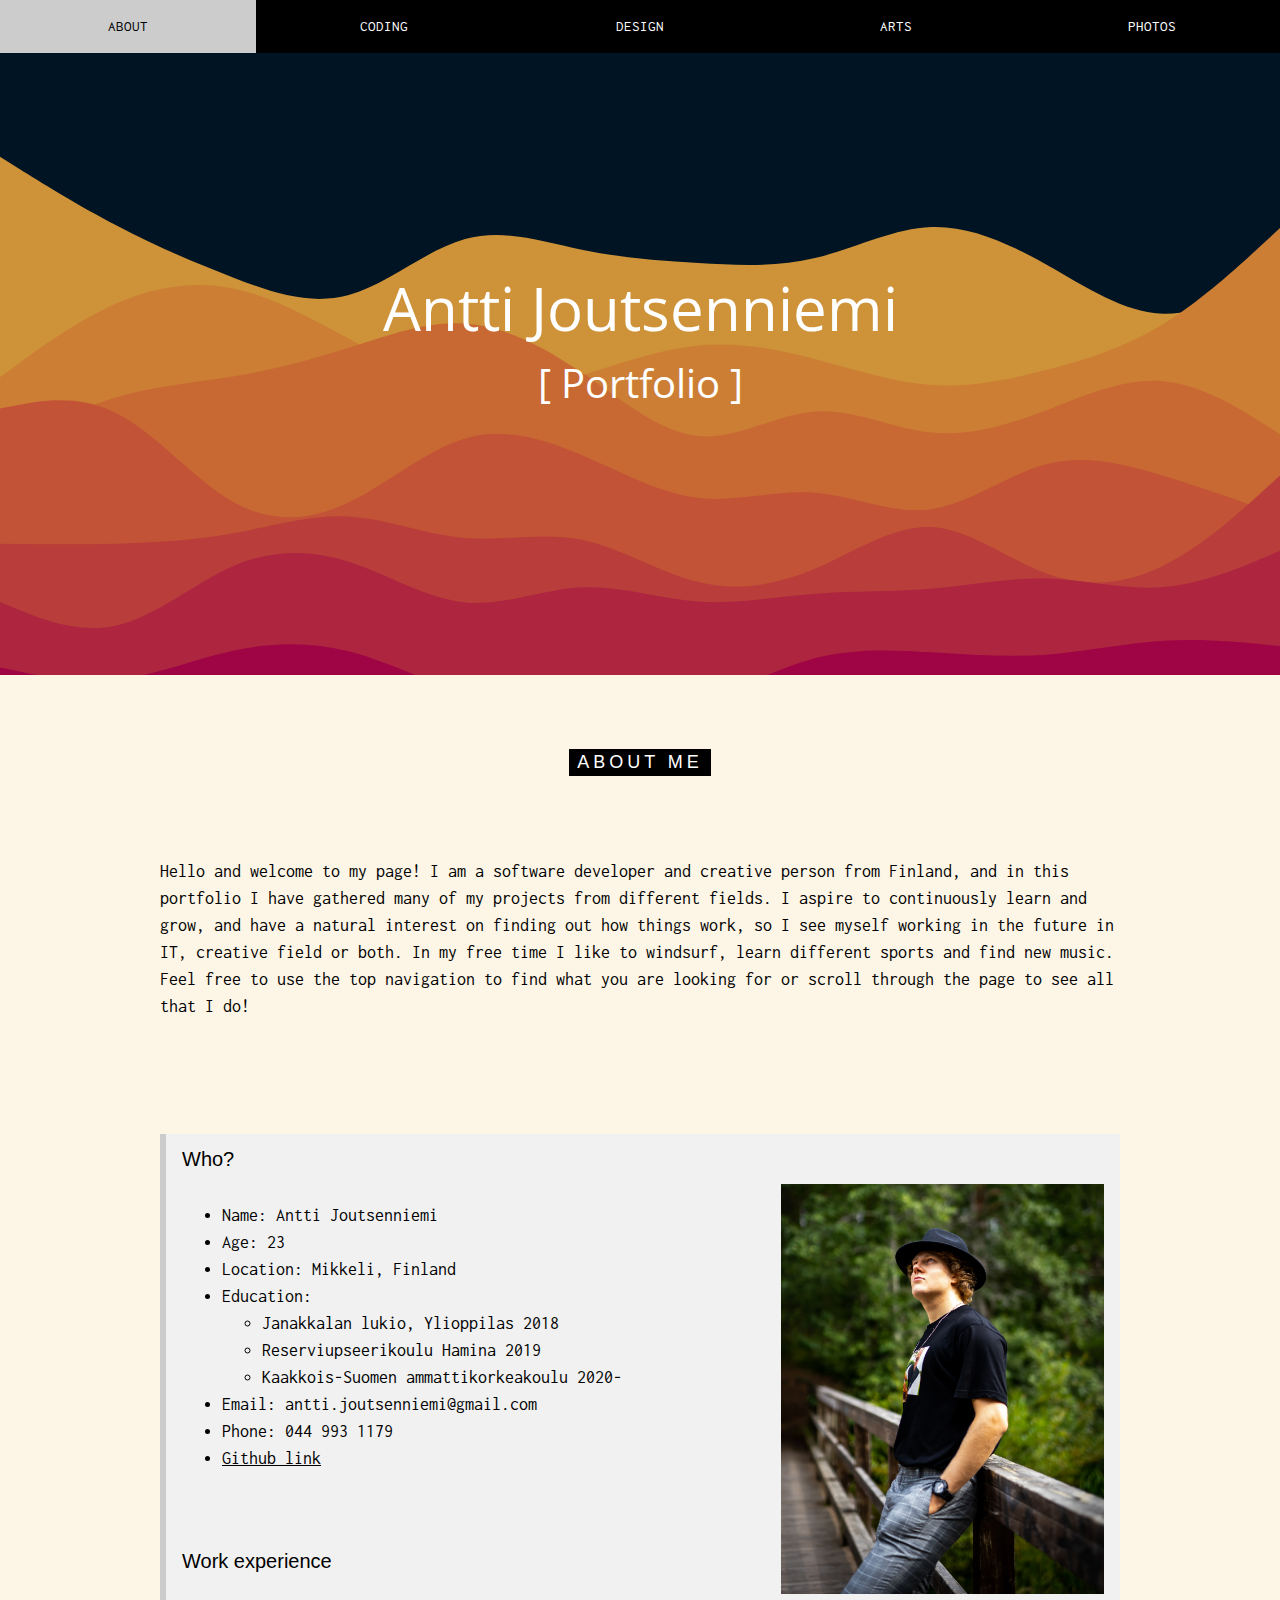
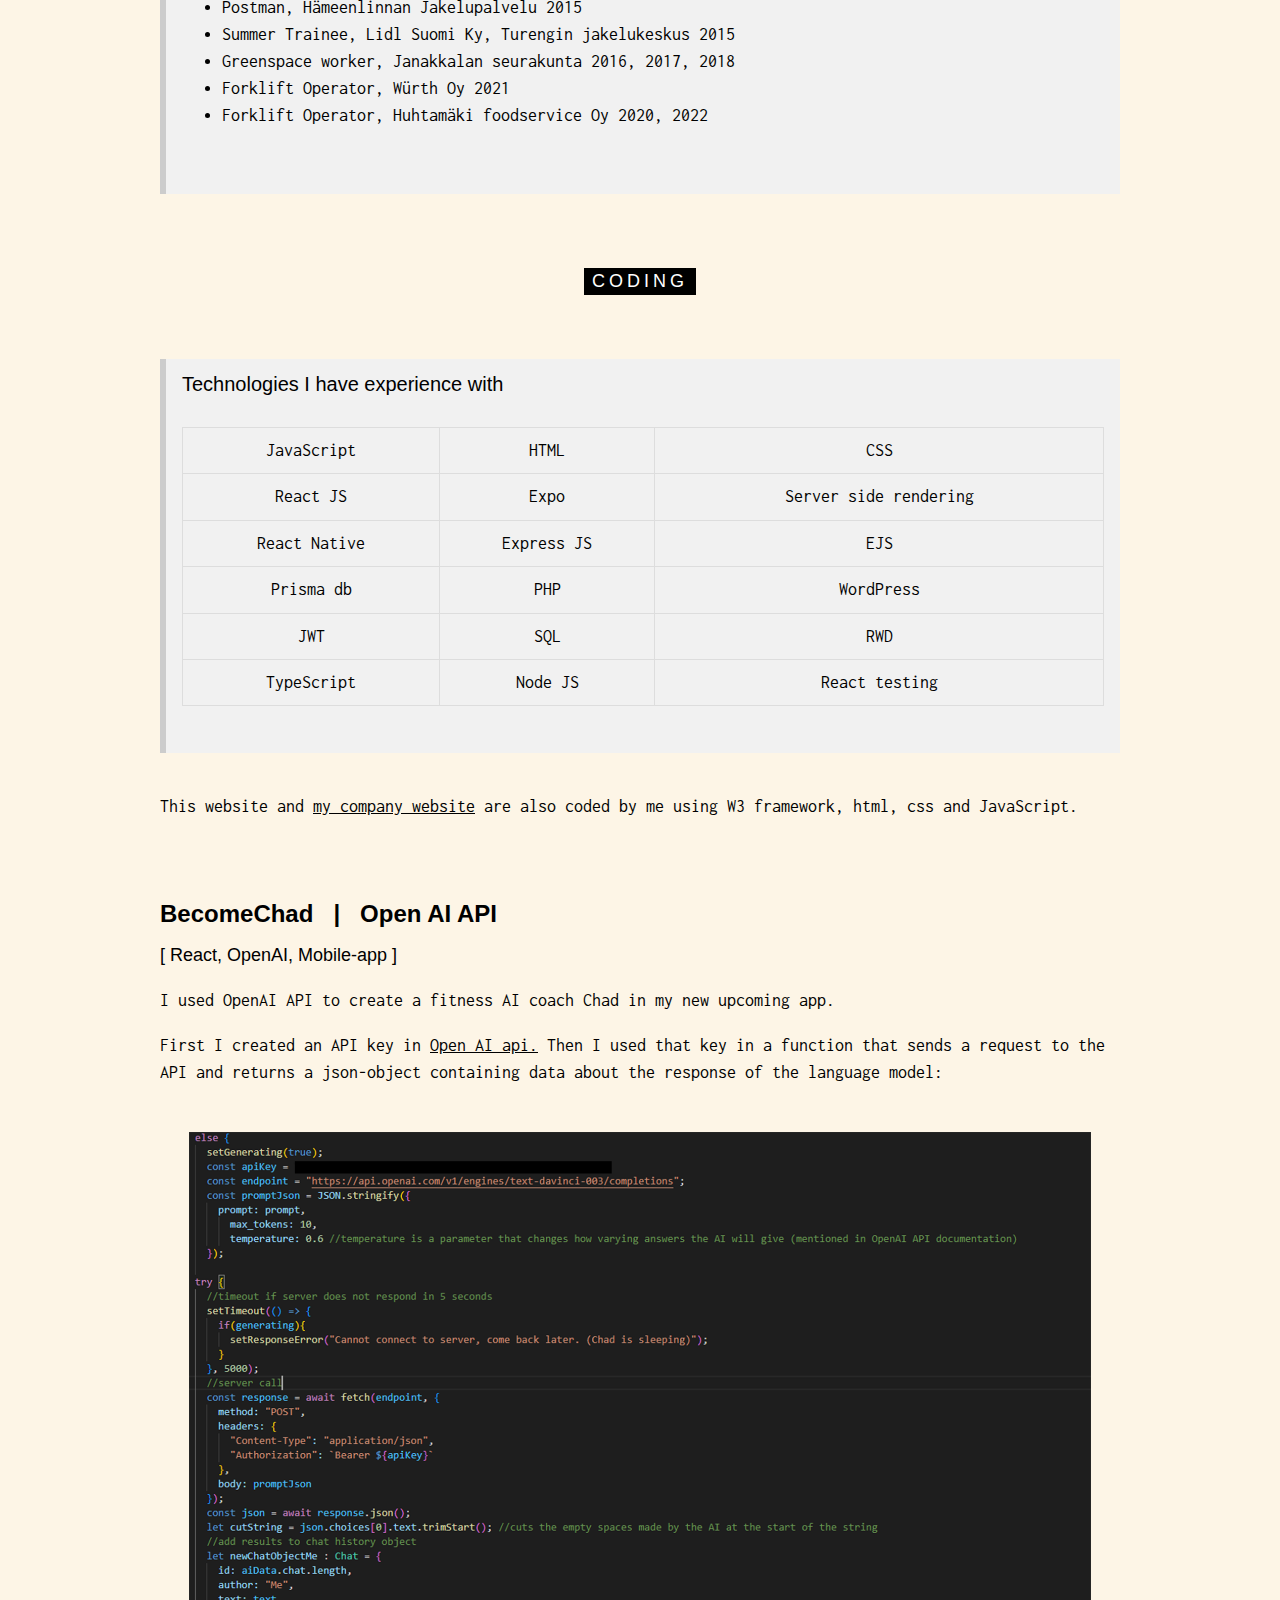
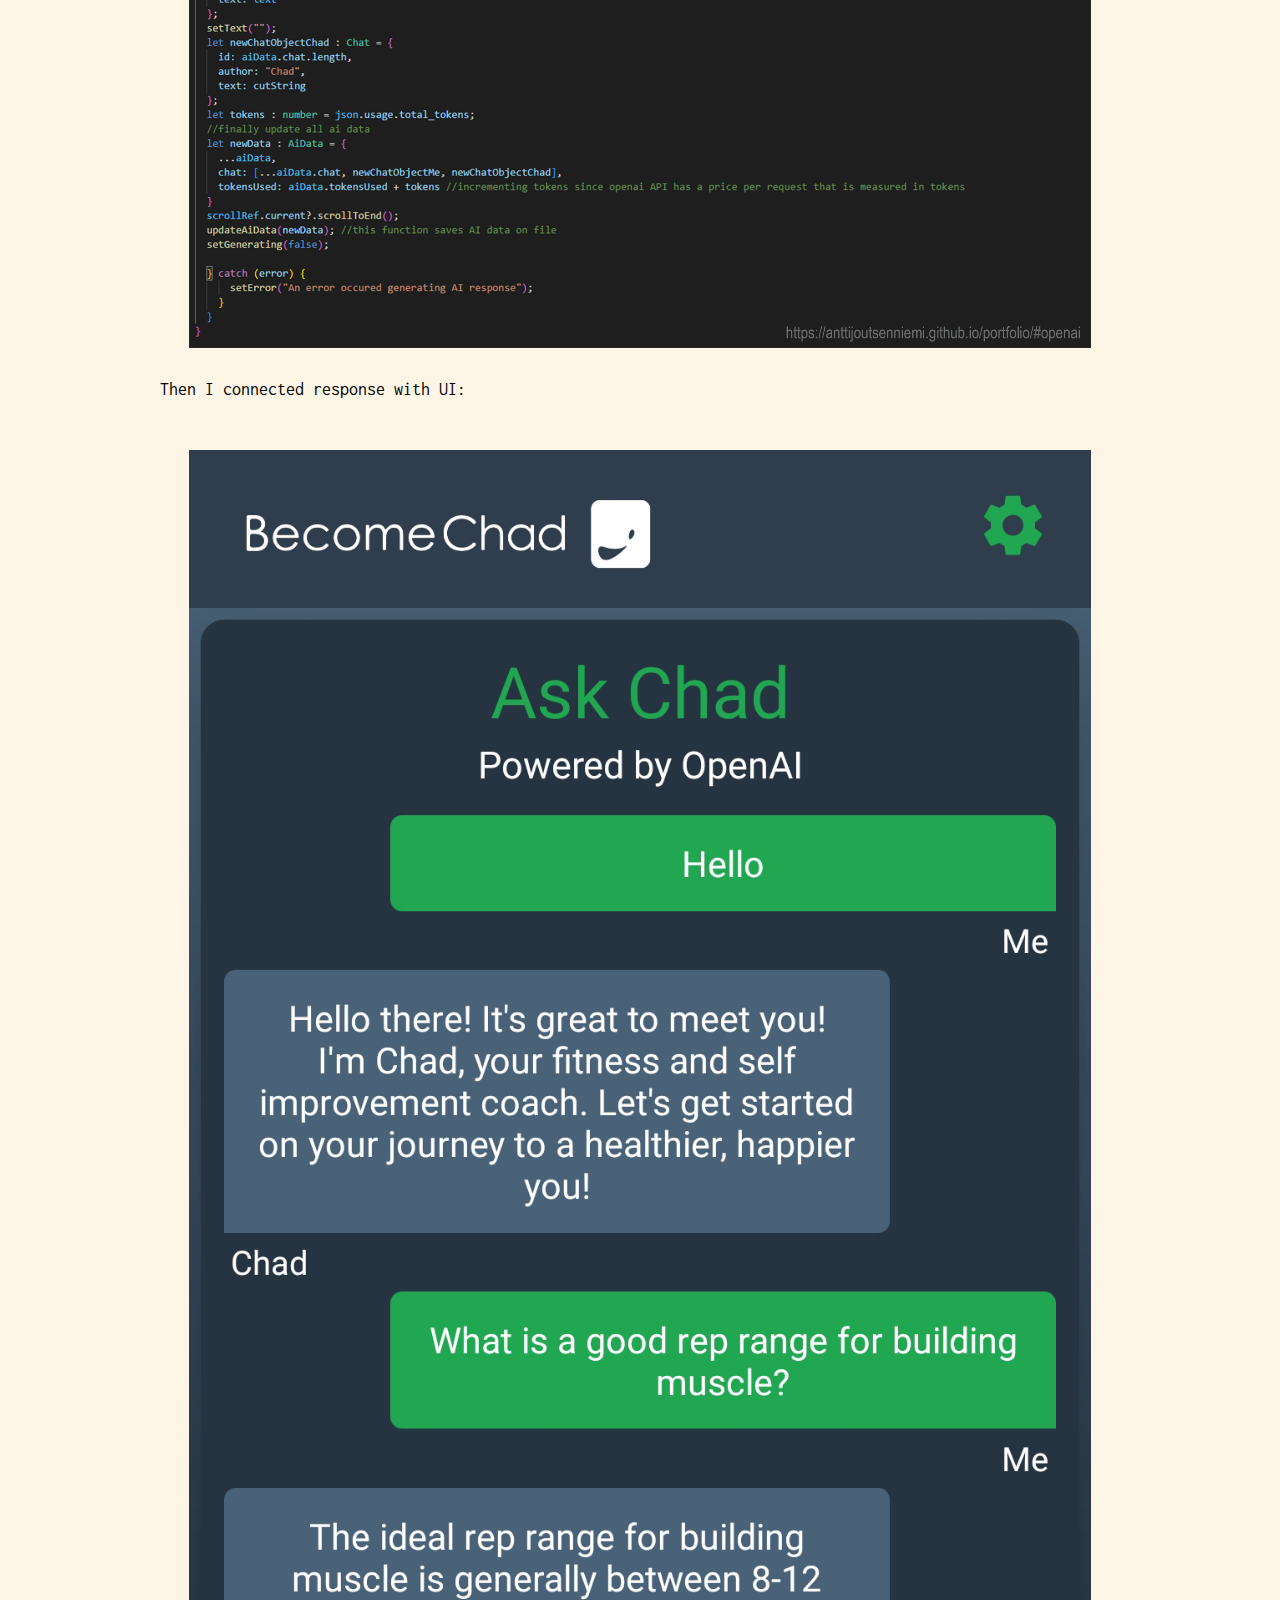
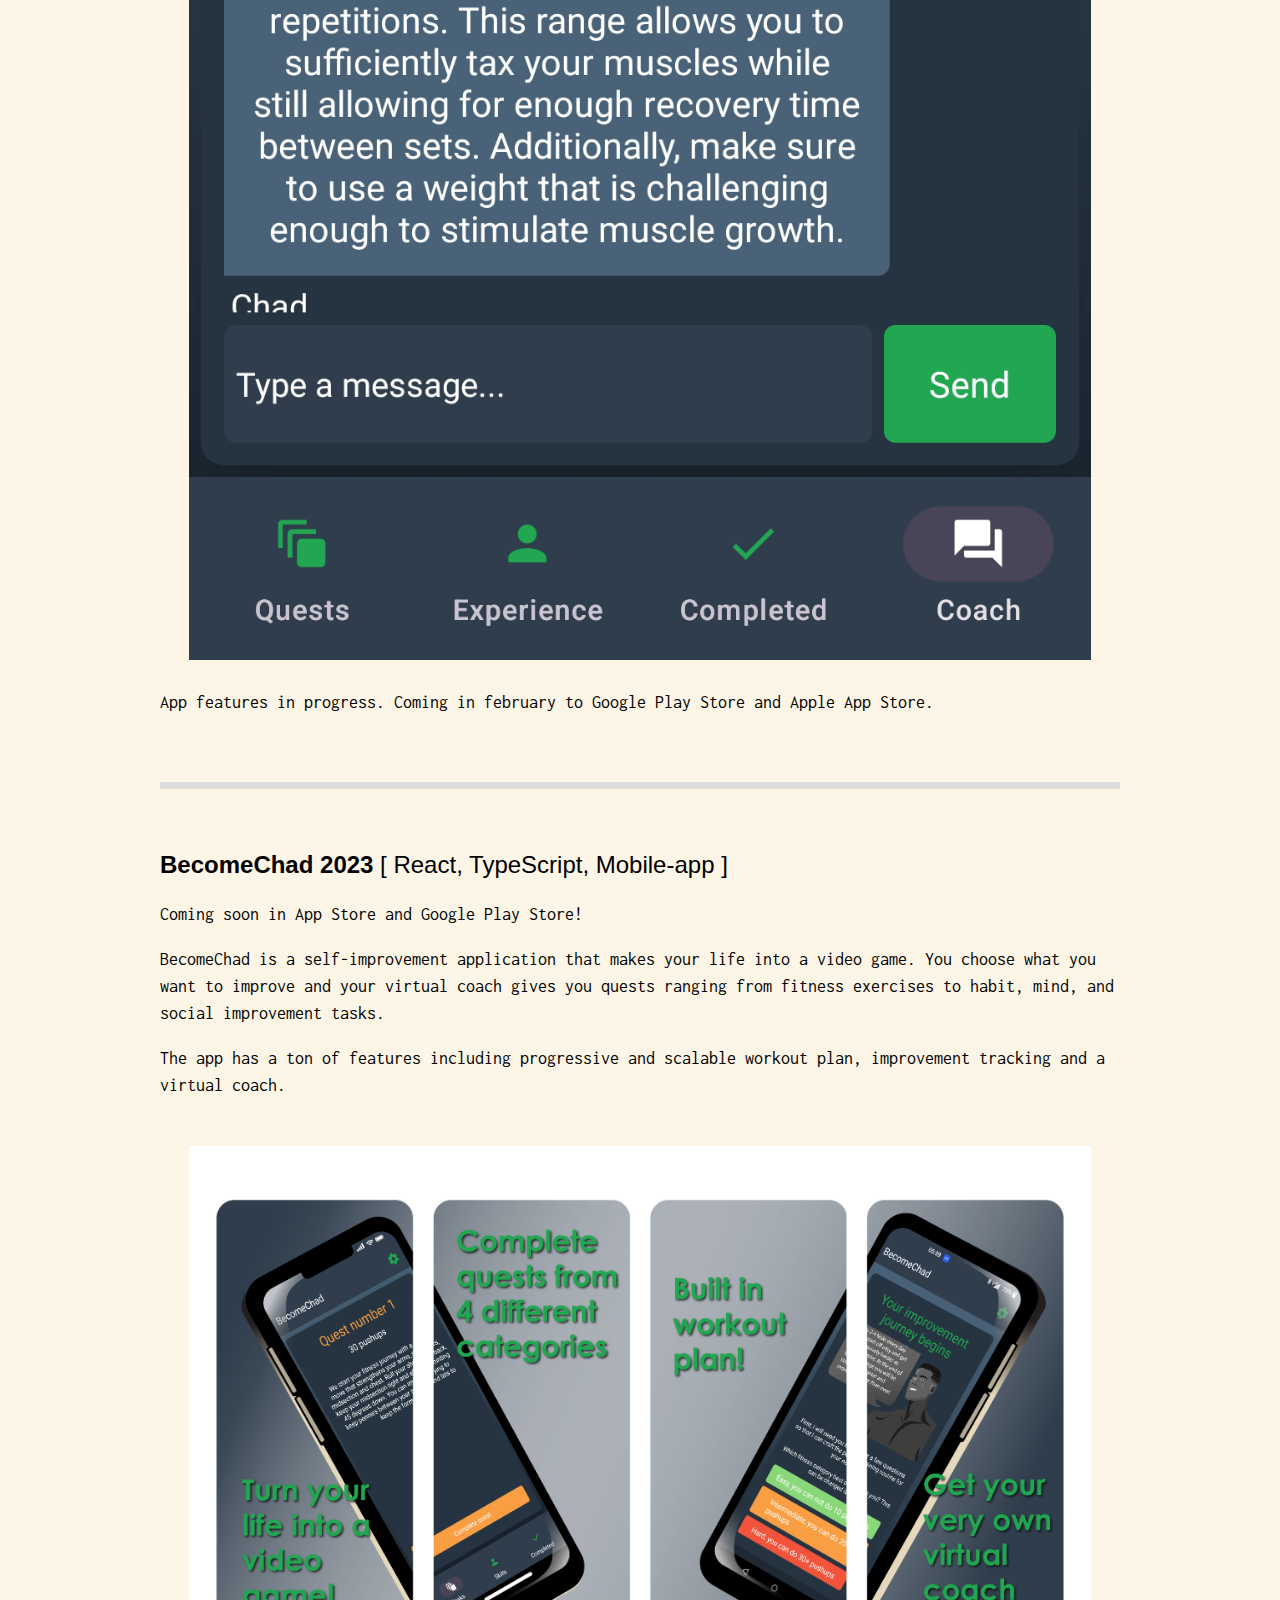
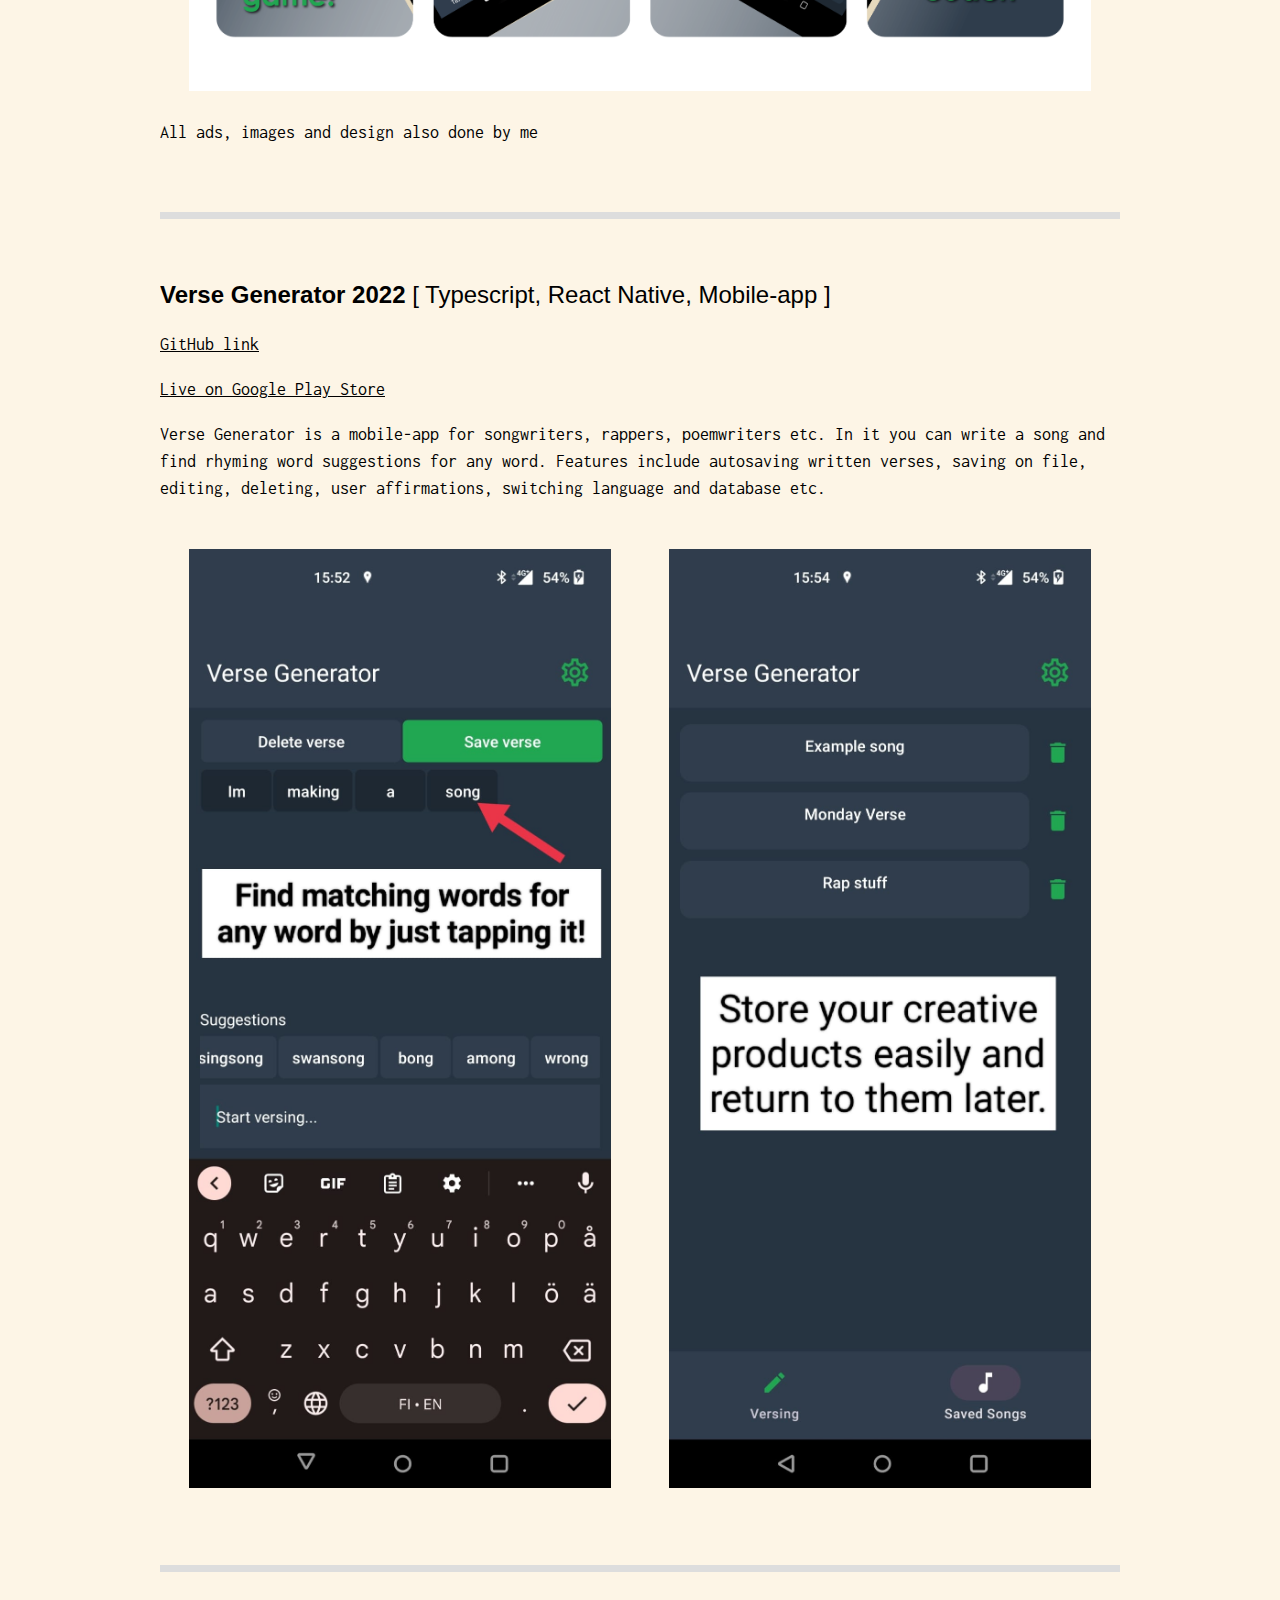
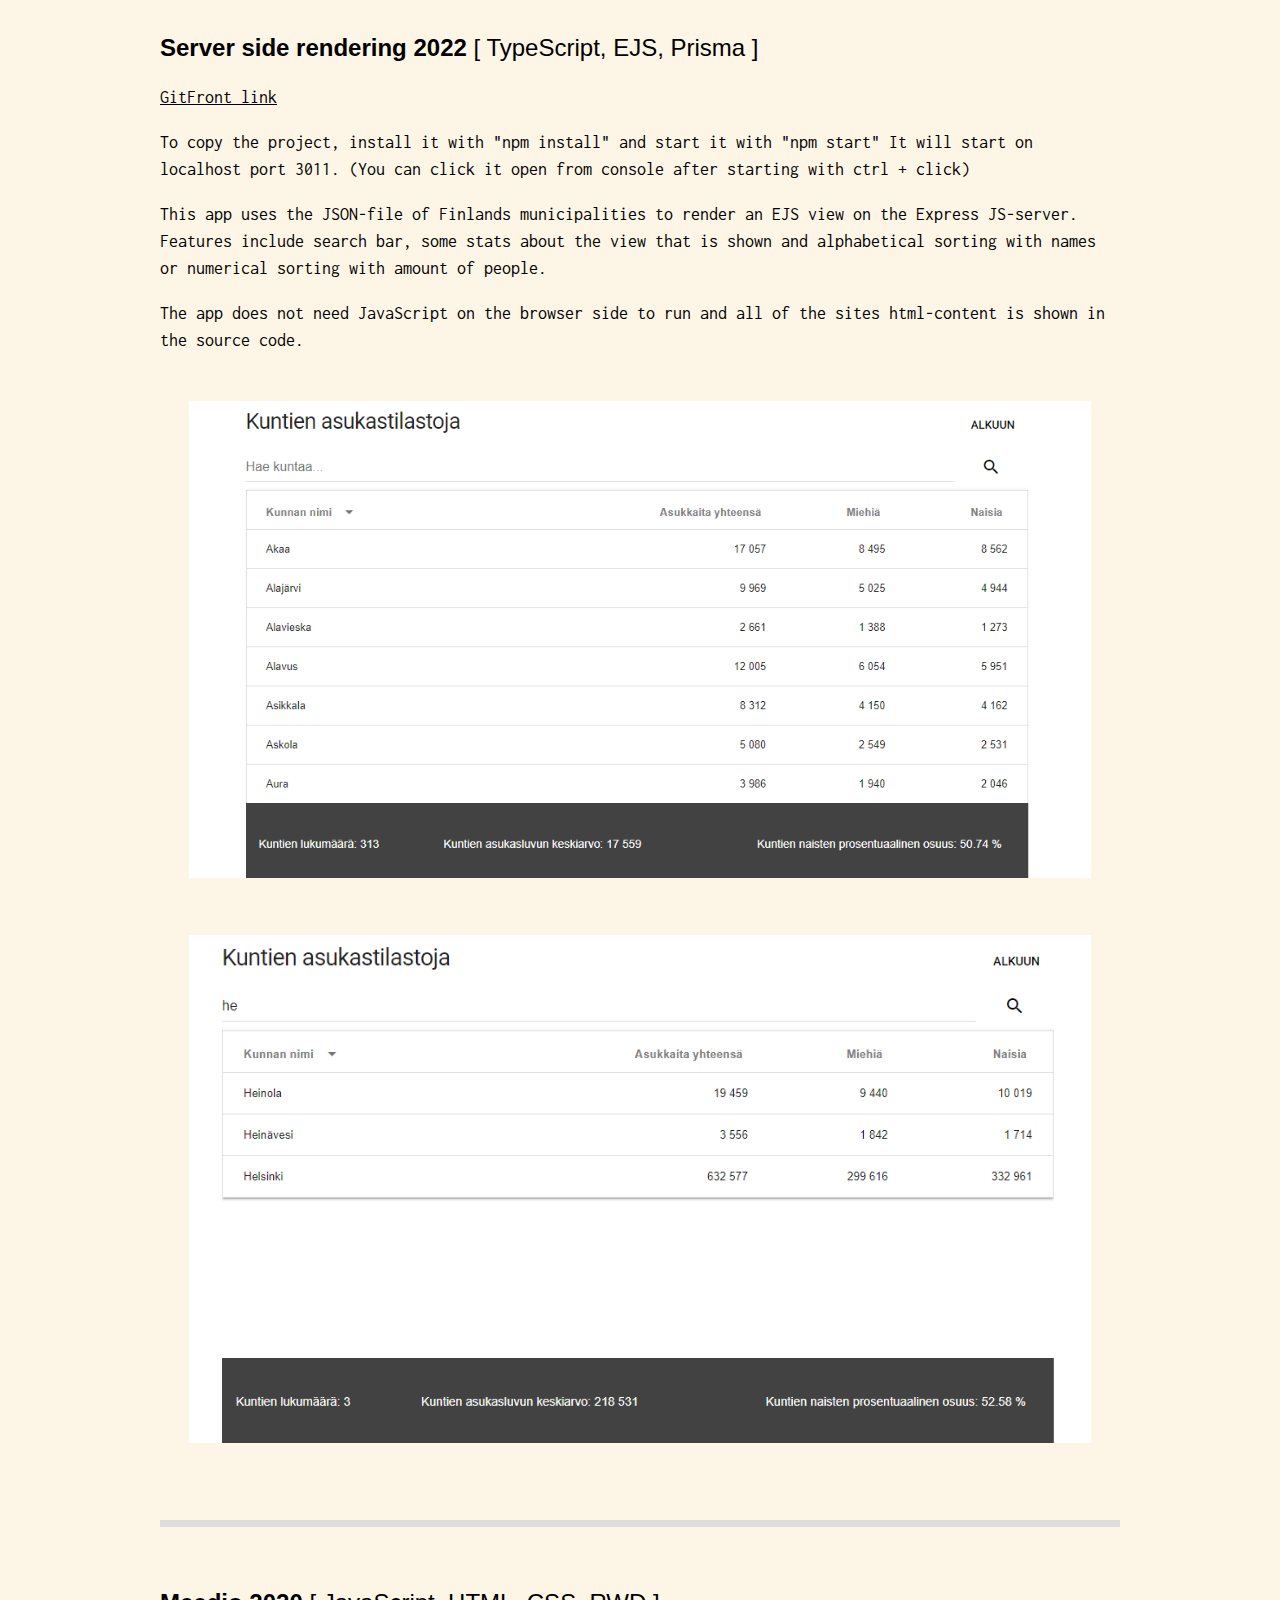
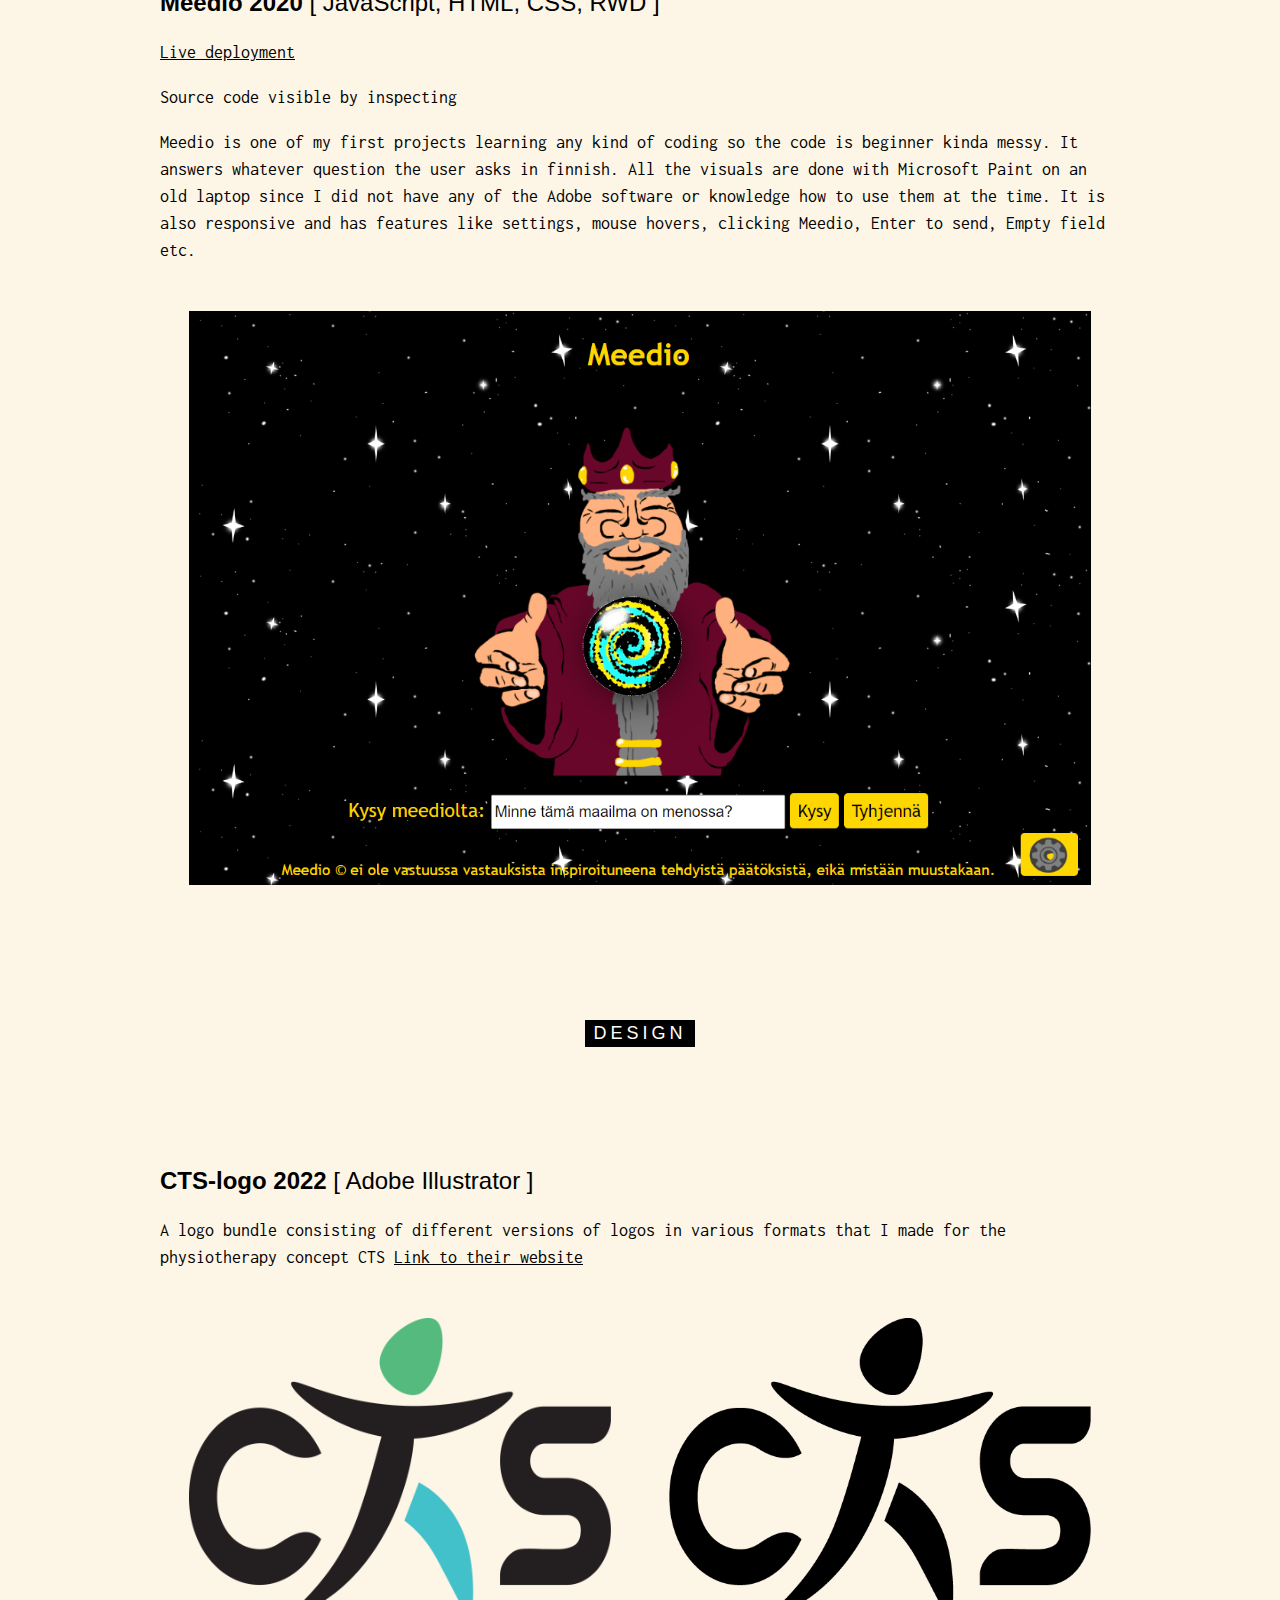
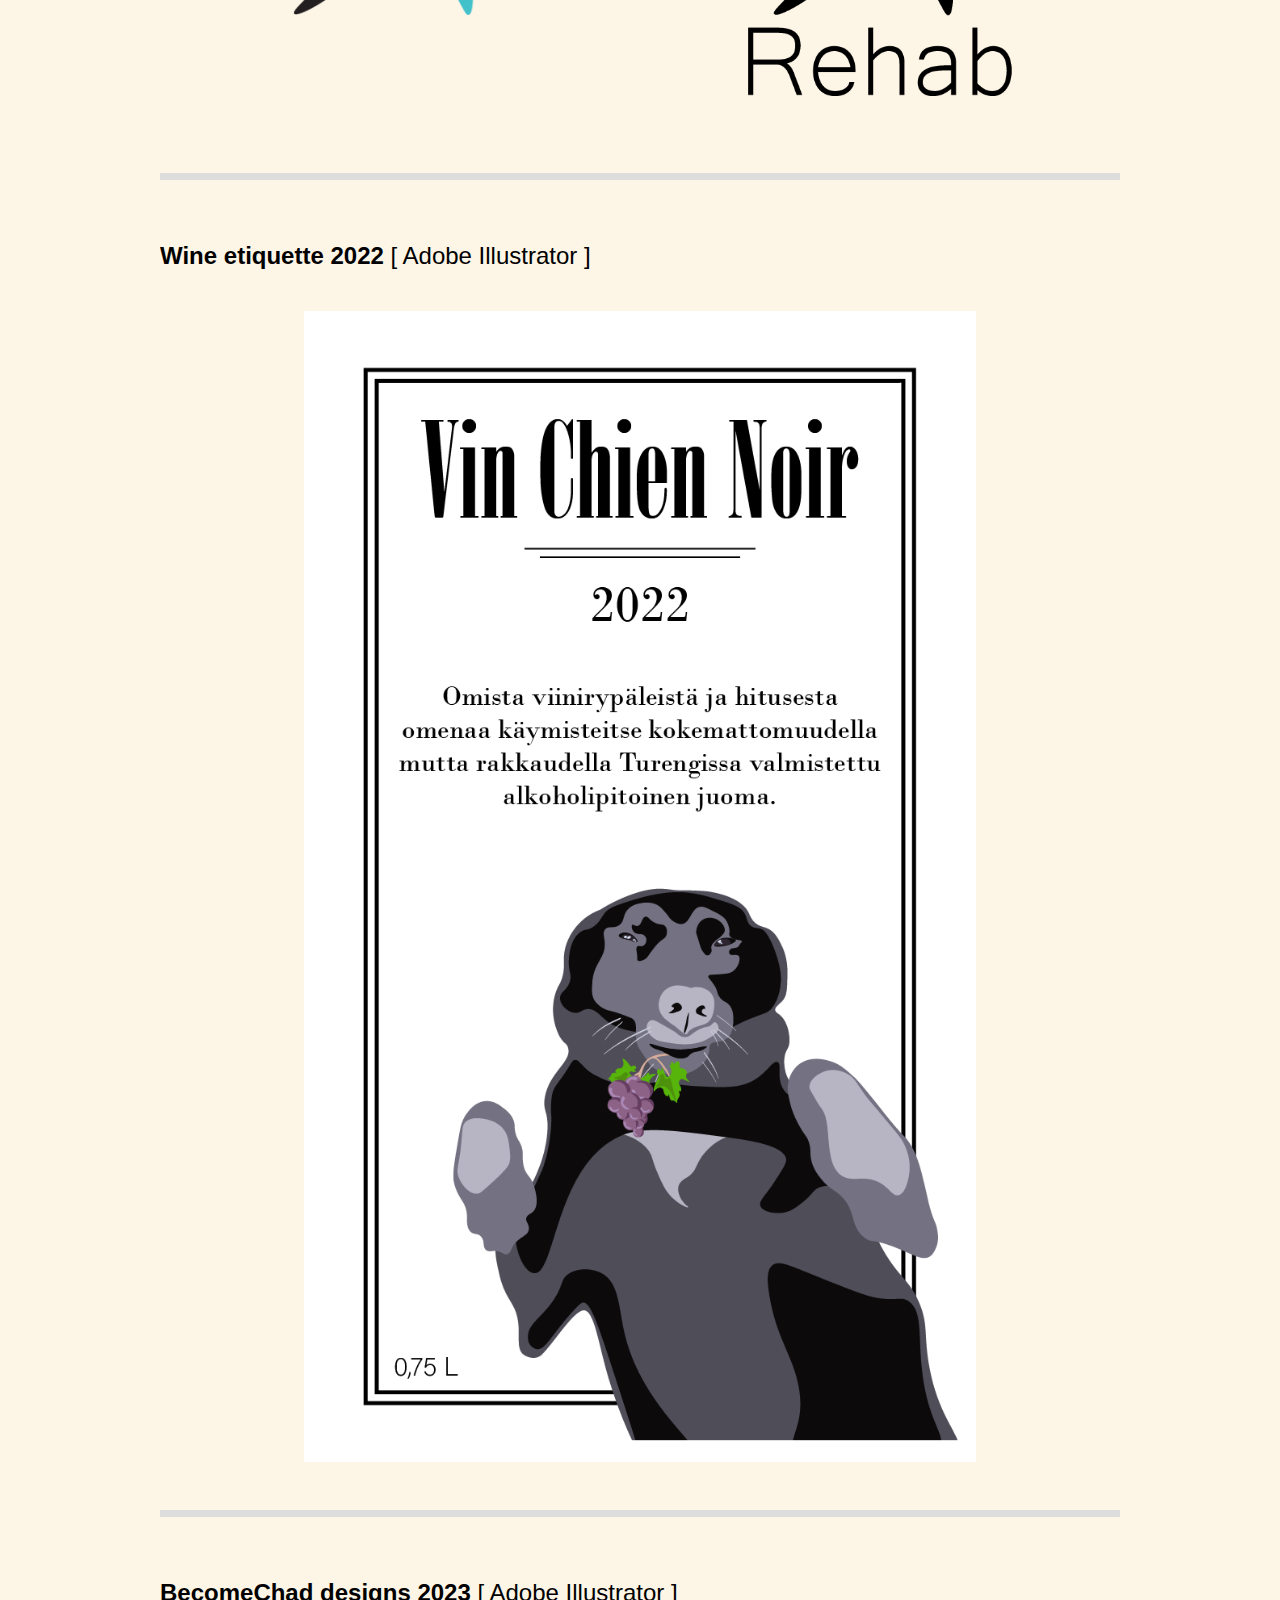
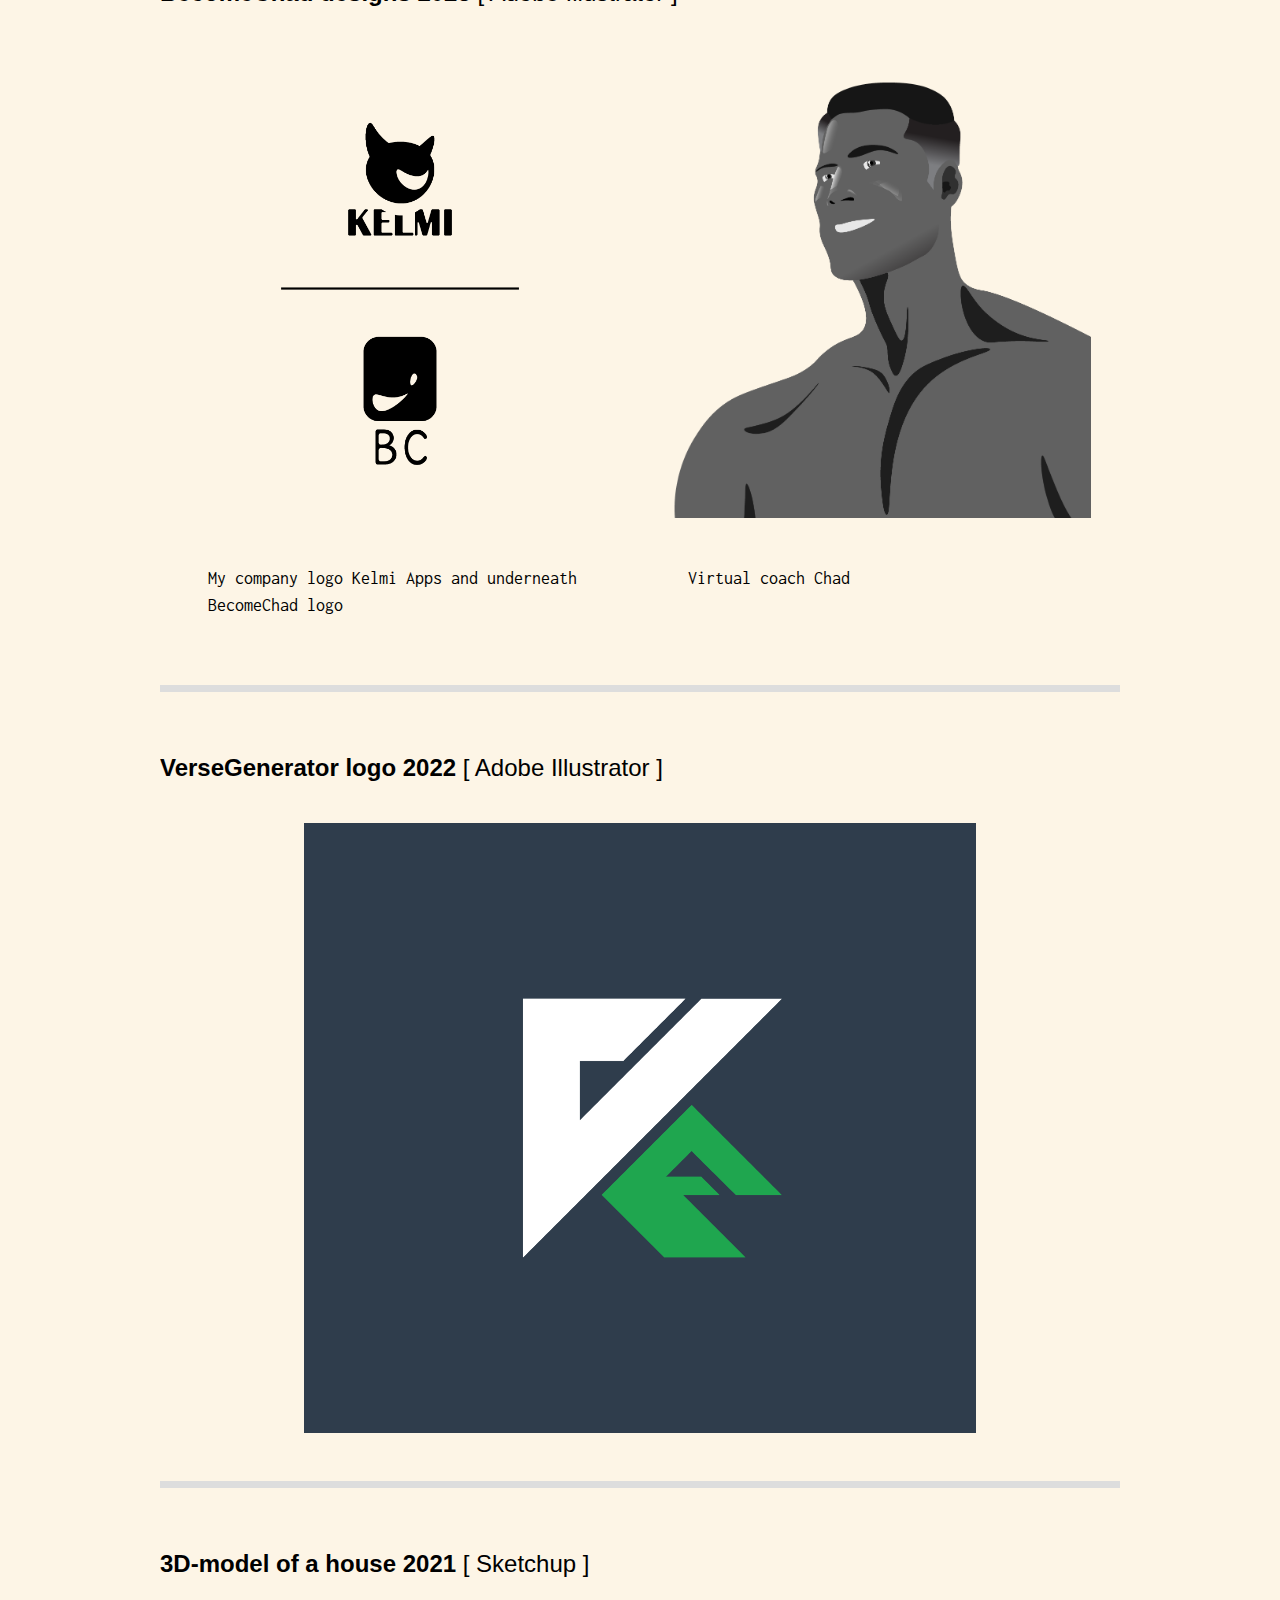
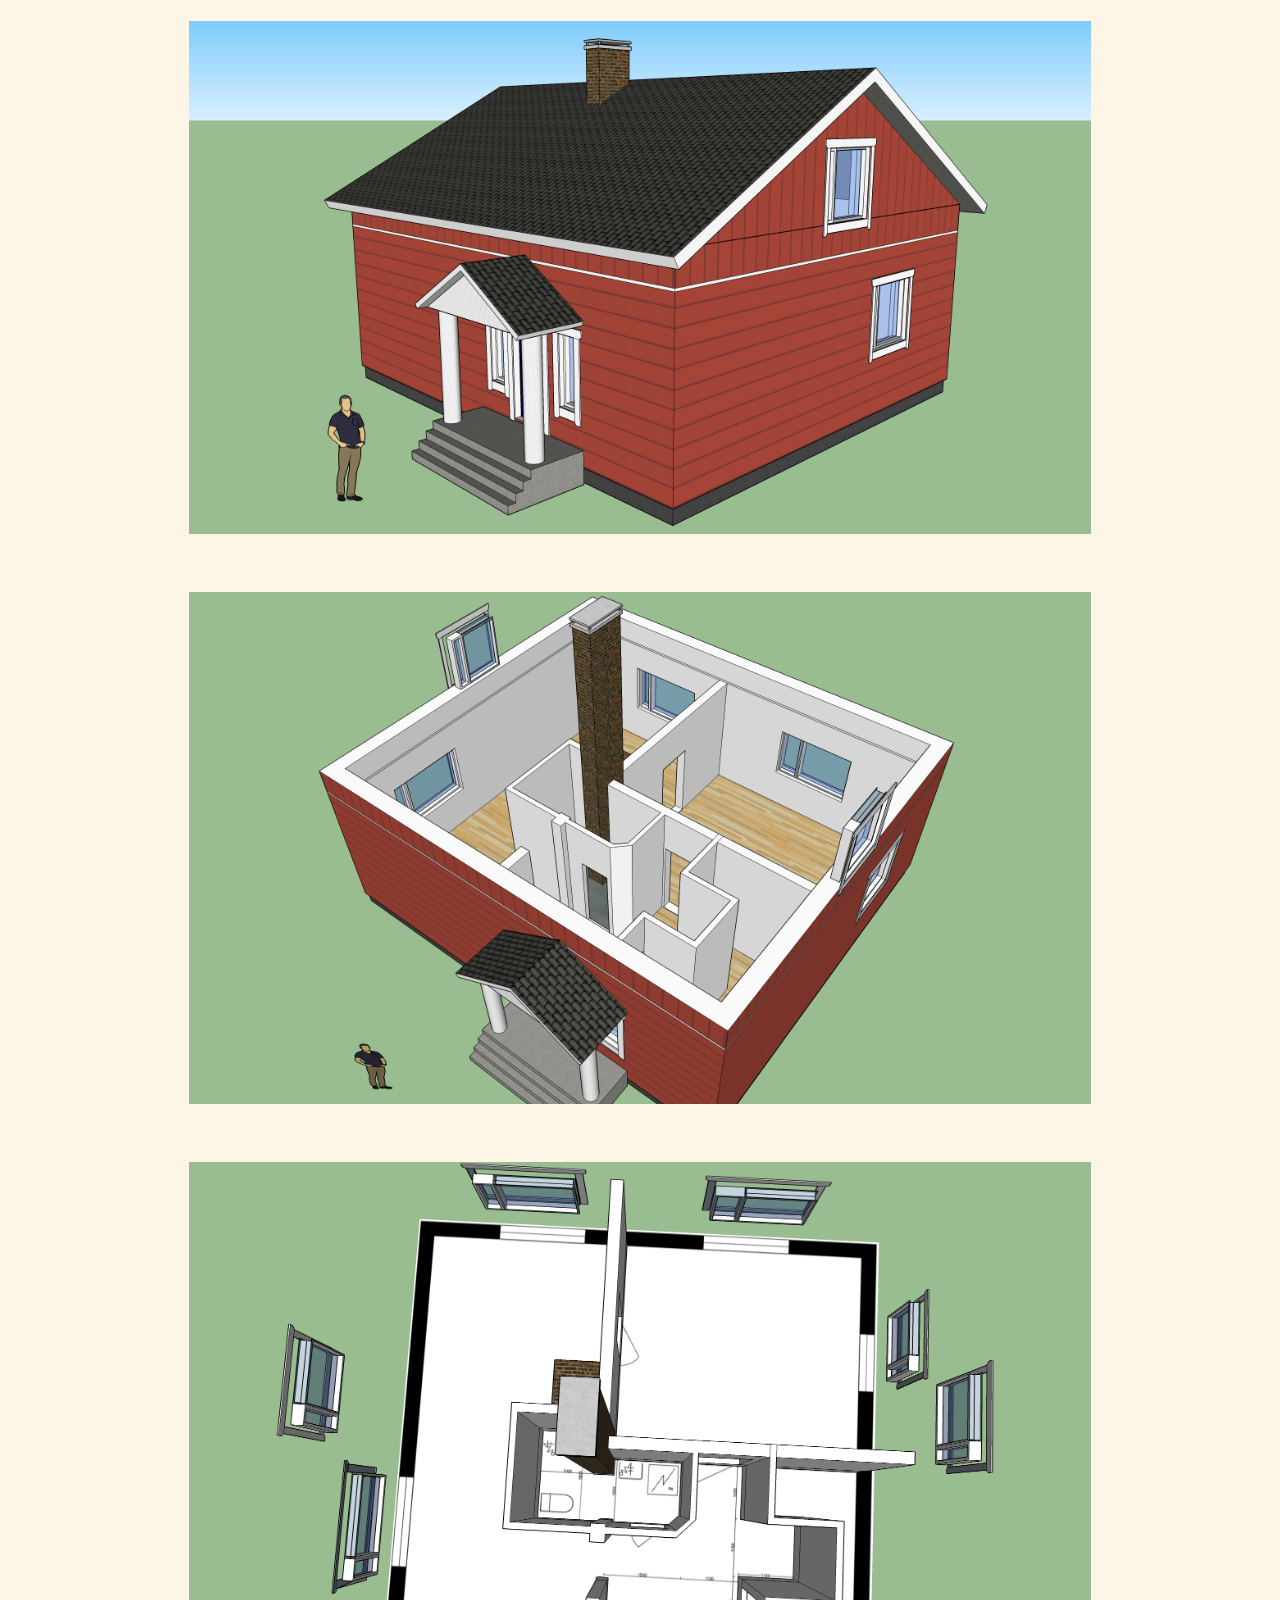
==== index.html @ e5bac07d "updated bc info" ====
<!DOCTYPE html>
<html>
<head>
<title>Antti Joutsenniemi</title>
<meta charset="UTF-8">
<meta name="viewport" content="width=device-width, initial-scale=1">
<link rel="stylesheet" href="https://www.w3schools.com/w3css/4/w3.css">
<link rel="stylesheet" href="https://fonts.googleapis.com/css?family=Inconsolata">
<link rel="stylesheet" href="./styles.css">
<link rel="icon" href="./images/aj_logo.png"/>
<script src="./script.js"></script>
</head>
<body>

<!-- Links (sit on top) -->
<div class="w3-top w3-black">
  <div class="w3-row w3-black">
    <div class="topColumn">
      <a href="#about" class="w3-button w3-block w3-black">ABOUT</a>
    </div>
    <div class="topColumn">
      <a href="#coding" class="w3-button w3-block w3-black">CODING</a>
    </div>
    <div class="topColumn">
      <a href="#design" class="w3-button w3-block w3-black">DESIGN</a>
    </div>
    <div class="topColumn">
      <a href="#arts" class="w3-button w3-block w3-black">ARTS</a>
    </div>
    <div class="topColumn">
        <a href="#photography" class="w3-button w3-block w3-black">PHOTOS</a>
    </div>
  </div>
</div>

<!-- Header with image -->
<header class="bgimg w3-display-container" id="home">
  <div class="w3-display-middle w3-center">
    <span class="bannerTitle">Antti Joutsenniemi</span>
    <br>
    <span class="bannerTitle2">[ Portfolio ]</span>
  </div>
</header>

<!-- Add a background color and large text to the whole page -->
<div class="w3-sand w3-large">

  <!-- Modal for full size images on click-->
<div id="modal01" class="w3-modal w3-black" onclick="this.style.display='none'">
  <span class="w3-button w3-xxlarge w3-black w3-padding-large w3-display-topright" title="Close Modal Image">×</span>
  <div class="w3-modal-content w3-animate-zoom w3-center w3-transparent w3-padding-64">
    <img id="img01" class="w3-image">
    <p id="caption" class="w3-opacity w3-large"></p>
  </div>
</div>

<!-- About Container -->
<div class="w3-container" id="about">
  <div class="w3-content" style="max-width:960px">
    <h5 class="w3-center w3-padding-64"><span class="w3-tag w3-wide">ABOUT ME</span></h5>
    <p style="padding-bottom: 10%;">
        Hello and welcome to my page! I am a software developer and creative person from Finland, and in this portfolio
        I have gathered many of my projects from different fields. I aspire to continuously learn and grow, and have a 
        natural interest on finding out how things work, so I see myself working in the future in IT, creative field or both.
        In my free time I like to windsurf, learn different sports and find new music.
        Feel free to use the top navigation to find what
        you are looking for or scroll through the page to see all that I do!
    </p>
    <div class="w3-panel w3-leftbar w3-light-grey">
        <h4> Who? </h4>
        <div class="list">
            <ul>
                <li>Name: Antti Joutsenniemi</li>
                <li>Age: 23</li>
                <li>Location: Mikkeli, Finland</li>
                <li>Education:
                    <ul>
                        <li>Janakkalan lukio, Ylioppilas 2018</li>
                        <li>Reserviupseerikoulu Hamina 2019</li>
                        <li>Kaakkois-Suomen ammattikorkeakoulu 2020-</li>
                    </ul>
                </li>
                <li>Email: antti.joutsenniemi@gmail.com</li>
                <li>Phone: 044 993 1179</li>
                <li><a href="https://github.com/anttijoutsenniemi">Github link</a></li>
            </ul>
        </div>
        <div class="meimg">
          <img id="meitsi" src="./images/meitsi.png">
        </div>
        <div class="list">
          <h4 id="work"> Work experience </h4>
        <ul>
          <li>Postman, Hämeenlinnan Jakelupalvelu 2015</li>
          <li>Summer Trainee, Lidl Suomi Ky, Turengin jakelukeskus 2015</li>
          <li>Greenspace worker, Janakkalan seurakunta 2016, 2017, 2018</li>
          <li>Forklift Operator, Würth Oy 2021</li>
          <li>Forklift Operator, Huhtamäki foodservice Oy 2020, 2022</li>
        </ul>
      </div>
    </div>
  </div>
</div>

<!-- Coding Container -->
<div class="w3-container" id="coding">
  <!--<div class="dropdown">
    <button id="codingArrow" onclick="openDropdown()" class="dropButton"><img src="./images/arrow.svg"/></button>
    <div id="myDropdown" class="dropdown-content">
      <a href="#">Link 1</a>
      <a href="#">Link 2</a>
      <a href="#">Link 3</a>
    </div>
  </div>-->
  <div class="w3-content" style="max-width:960px">
    <h5 class="w3-center w3-padding-48"><span class="w3-tag w3-wide">CODING</span></h5>
    <div class="w3-panel w3-leftbar w3-light-grey">
      <h4>Technologies I have experience with</h4>
      <table class="infoTable">
        <tr>
          <td>JavaScript</td>
          <td>HTML</td>
          <td>CSS</td>
        </tr>
        <tr>
          <td>React JS</td>
          <td>Expo</td>
          <td>Server side rendering</td>
        </tr>
        <tr>
          <td>React Native</td>
          <td>Express JS</td>
          <td>EJS</td>
        </tr>
        <tr>
          <td>Prisma db</td>
          <td>PHP</td>
          <td>WordPress</td>
        </tr>
        <tr>
          <td>JWT</td>
          <td>SQL</td>
          <td>RWD</td>
        </tr>
        <tr>
          <td>TypeScript</td>
          <td>Node JS</td>
          <td>React testing</td>
        </tr>
      </table>
    </div>

    <p style="margin-top: 40px;">This website and <a href="https://kelmiapps.github.io/home/">my company website</a> are also coded by me using W3 framework, html, css and JavaScript.</p>
      <!--BecomeChad -- Open AI -->
      <div class="article" id="openai">
        <h3><b>BecomeChad  &nbsp; | &nbsp; Open AI API</b> </h3>
        <h5>[ React, OpenAI, Mobile-app ]</h5>
        <p>I used OpenAI API to create a fitness AI coach Chad in my new upcoming app.</p>
        <p>First I created an API key in <a href="https://beta.openai.com/docs/introduction">Open AI api.</a> Then I used that key in a function that sends a request to the API and returns a json-object containing data about
          the response of the language model:
        </p>
          <div class="gallery">
            <img class="imageFull" src="./images/openai_request.png" onclick="onClick(this)">
          </div>
        <p> Then I connected response with UI:
        </p>
        <div class="gallery">
          <img class="imageFull" src="./images/openai_ss.png" onclick="onClick(this)">
        </div>
        <p>App features in progress. Coming in february to Google Play Store and Apple App Store.</p>
      </div>

    <!--BecomeChad-->
    <div class="article" >
      <h3><b>BecomeChad 2023</b> [ React, TypeScript, Mobile-app ]</h3>
      <p>Coming soon in App Store and Google Play Store!</p>
      <p>BecomeChad is a self-improvement application that makes your life into a video game.
        You choose what you want to improve and your virtual coach gives you quests ranging from fitness exercises to habit, mind, and social improvement tasks. 
      </p>
      <p>The app has a ton of features including progressive and scalable workout plan, improvement tracking and a virtual coach.
      </p>
      <div class="gallery">
        <img class="imageFull" src="./images/kaikki.png" onclick="onClick(this)">
      </div>
      <p>All ads, images and design also done by me
      </p>
    </div>
  <!--Verse generator-->
    <div class="article">
      <h3><b>Verse Generator 2022</b> [ Typescript, React Native, Mobile-app ]</h3>
      <p><a href="https://github.com/anttijoutsenniemi/versegenerator">GitHub link</a></p>
      <p><a href="https://play.google.com/store/apps/details?id=com.antti.versegen">Live on Google Play Store</a></p>
      <p>
        Verse Generator is a mobile-app for songwriters, rappers, poemwriters etc.
        In it you can write a song and find rhyming word suggestions for any word.
        Features include autosaving written verses, saving on file, editing, deleting,
        user affirmations, switching language and database etc.
      </p>
      <div class="gallery">
        <img class="imageHalf" onclick="onClick(this)" src="./images/verse1.jpeg">
        <img class="imageHalf" onclick="onClick(this)" src="./images/verse2.jpeg">
      </div>
    </div>
  <!--Server side rendering-->
    <div class="article">
      <h3><b>Server side rendering 2022</b> [ TypeScript, EJS, Prisma ]</h3>
      <p><a href="https://gitfront.io/r/user-6751503/4w92SgutqhNn/server-side-rendering/">GitFront link</a></p>
      <p>To copy the project, install it with "npm install" and start it with "npm start"
        It will start on localhost port 3011. (You can click it open from console after 
        starting with ctrl + click)
      </p>
      <p>
        This app uses the JSON-file of Finlands municipalities to render an EJS view on the
        Express JS-server. Features include search bar, some stats about the view that is shown and
        alphabetical sorting with names or numerical sorting with amount of people.
      </p>
      <p>The app does not need JavaScript on the browser side to run and all of the sites
        html-content is shown in the source code.
      </p>
      <div class="gallery">
        <img class="imageFull" onclick="onClick(this)" src="./images/ejs1.PNG">
        <img class="imageFull" onclick="onClick(this)" src="./images/ejs2.PNG">
      </div>
    </div>
  <!--Meedio-->
    <div class="article">
      <h3><b>Meedio 2020</b> [ JavaScript, HTML, CSS, RWD ]</h3>
      <p><a href="https://anttijoutsenniemi.github.io/Meedio/">Live deployment</a></p>
      <p>Source code visible by inspecting</p>
      <p>
        Meedio is one of my first projects learning any kind of coding so the code is beginner
        kinda messy. It answers whatever question the user asks in finnish. All the visuals are
        done with Microsoft Paint on an old laptop since I did not have any of the Adobe software
        or knowledge how to use them at the time. It is also responsive and has features like
        settings, mouse hovers, clicking Meedio, Enter to send, Empty field etc.
      </p>
      <div class="gallery">
        <img class="imageFull" onclick="onClick(this)" src="./images/meedio.PNG">
      </div>
    </div>
  </div>
</div>

<!-- Design Container -->
<div class="w3-container" id="design">
  <div class="w3-content" style="max-width:960px">
    <h5 class="w3-center w3-padding-48"><span class="w3-tag w3-wide">DESIGN</span></h5>
<!--CTS logo-->
    <div class="article">
      <h3><b>CTS-logo 2022</b> [ Adobe Illustrator ]</h3>
        <p>A logo bundle consisting of different versions of logos in various formats that I made
          for the physiotherapy concept CTS <a href="https://www.ctsrehab.fi/">Link to their website</a> 
        </p>
        <div class="gallery">
          <img class="imageHalf" onclick="onClick(this)" src="./images/cts_basic.png">
          <img class="imageHalf" onclick="onClick(this)" src="./images/cts_rehab_musta_pieni.png">
        </div>
    </div>
<!--Vine etiquette-->
    <div class="article">
      <h3><b>Wine etiquette 2022</b> [ Adobe Illustrator ]</h3>
      <br>
      <div class="gallery">
        <img  
          style="width: 70%; margin-left: auto; margin-right: auto; display: block;" 
          src="./images/chien_noir.png"
          onclick="onClick(this)"
        >
      </div>
    </div>
<!--BecomeChad designs-->
    <div class="article">
      <h3><b>BecomeChad designs 2023</b> [ Adobe Illustrator ]</h3>
      <br>
      <div class="gallery">
        <img class="imageHalf" onclick="onClick(this)" src="./images/kelmi_bc.png">
        <img class="imageHalf" onclick="onClick(this)" src="./images/coach_empty.png">
        <p style="float: left; width: 40%; margin-right: 5%; margin-left: 5%;">My company logo Kelmi Apps and underneath BecomeChad logo</p>
        <p style="float: left; width: 40%; margin-right: 5%; margin-left: 5%;">Virtual coach Chad</p>
      </div>
    </div>
<!--Verse Generator logo-->
    <div class="article">
      <h3><b>VerseGenerator logo 2022</b> [ Adobe Illustrator ]</h3>
      <br>
      <div class="gallery">
        <img  
          style="width: 70%; margin-left: auto; margin-right: auto; display: block;" 
          src="./images/icon.png"
          onclick="onClick(this)"
        >
      </div>
    </div>
<!--3D-house-->
    <div class="article">
      <h3><b>3D-model of a house 2021</b> [ Sketchup ]</h3>
      <div class="gallery">
        <img class="imageFull" onclick="onClick(this)" src="./images/lautalo.png">
        <img class="imageFull" onclick="onClick(this)" src="./images/leikkaus.png">
        <img class="imageFull" onclick="onClick(this)" src="./images/pohjapiirrustus.png">
        <img class="imageFull" onclick="onClick(this)" src="./images/portaikko.png">
      </div>
    </div>
  </div>
</div>

<!-- Arts Container -->
<div class="w3-container" id="arts" style="padding-bottom:32px;">
    <div class="w3-content" style="max-width:960px;">
      <h5 class="w3-center w3-padding-48"><span class="w3-tag w3-wide">ARTS</span></h5>
<!--Artworks-->
      <div class="article">
        <div class="gallery">
          <img class="imageFull" onclick="onClick(this)" src="./images/manda.jpg">
          <p><b>Manda 2021</b> Markers on an old poster board approx. 1m x 0.5m</p>
          <img class="imageFull" onclick="onClick(this)" src="./images/inner.jpg">
          <p><b>Inner struggle 2022</b> Markers on A4</p>
          <img class="imageFull" onclick="onClick(this)" src="./images/timetraveler.png">
          <p><b>Timetraveler 2022</b> Markers on A4</p>
          <img class="imageFull" onclick="onClick(this)" src="./images/son_of_the_sun.png">
          <p><b>Son of the sun 2022</b> Markers on a large board approx. 1m x 0.5m</p>
        </div>
      </div>
    </div>
  </div>

<!-- Photography Container -->
<div class="w3-container" id="photography">
    <div class="w3-content" style="max-width:960px">
      <h5 class="w3-center w3-padding-48"><span class="w3-tag w3-wide">PHOTOGRAPHY & EDITING</span></h5>
<!--Forest edit-->
      <div class="article">
        <h3><b>Forest edit 2022</b> [ Adobe Photoshop ]</h3>
        <p>Used adjustment layers and precise selection to make the scene more lifelike and
          the flags to stand out
        </p>
        <div class="gallery">
          <img class="imageHalf" onclick="onClick(this)" src="./images/metsa1.jpg">
          <img class="imageHalf" onclick="onClick(this)" src="./images/metsa2.png">
        </div>
      </div>
<!--Photos-->
      <div class="article">
        <h3><b>Photos</b></h3>
        <div class="gallery">
          <img class="imageHalf" onclick="onClick(this)" src="./images/seitti.jpg">
          <img class="imageHalf" onclick="onClick(this)" src="./images/laituri.jpg">
          <img class="imageHalf" onclick="onClick(this)" src="./images/netta.jpg">
          <img class="imageHalf" onclick="onClick(this)" src="./images/laser.jpg">
          <img class="imageHalf" onclick="onClick(this)" src="./images/sumu.jpg">
          <img class="imageHalf" onclick="onClick(this)" src="./images/sumu2.jpg">
        </div>
      </div>
    </div>
</div>

<!-- End page content -->
</div>

<!-- Footer -->
<footer class="w3-center w3-light-grey w3-padding-48 w3-large">
  <p>&copy; Antti Joutsenniemi</p>
  <img src="./images/aj_logo.png" style="width: 90px;">
</footer>
</body>
</html>
---- styles.css ----
body, html {
    height: 100%;
    font-family: "Inconsolata", sans-serif;
  }
  .bgimg {
    background-position: center;
    background-size: cover;
    background-image: url("./images/waves.svg");
    min-height: 75%;
  }
  .meimg{
    float: right;
    width: 35%;
    padding-bottom: 5%;
  }
  #meitsi {
    width: 100%;
  }
  .list{
    float: left;
    padding-bottom: 5%;
  }
  .menu {
    display: none;
  }
  .topColumn {
      width: 19.9999%;
      height: auto;
      float: left;
      padding-top: 0px;
      padding-bottom: 0px;
      background-color: black;
  }
  .topColumn a {
    padding: 15px 16px;
  }
  @font-face {
    font-family: banner;
    src: url(./opensans.ttf);
}
  .bannerTitle {
    font-family: banner;
    color: white;
    font-size: 60px;
}
.bannerTitle2 {
    font-family: banner;
    color: white;
    font-size: 40px;
}
.infoTable {
  width: 100%;
  border-spacing: 0;
  border-collapse: collapse;
  margin-bottom: 5%;
  margin-top: 3%;
}
.infoTable td, .infoTable th {
  border: 1px solid #dddddd;
  text-align: center;
  padding: 1%;
}
.gallery {
  width: 100%;
  height: auto;
}
.imageHalf {
  width: 50%;
  float: left;
  margin: auto;
  padding: 3%;
  opacity: 1; /* initial opacity */
  transition: opacity 0.5s; /* transition for smooth opacity change */ 
}
.imageFull {
  width: 100%;
  float: left;
  margin: auto;
  padding: 3%;
  opacity: 1; 
  transition: opacity 0.5s; 
}
.imageFull:hover, .imageHalf:hover {
  cursor: pointer;
  opacity: 0.5; /*Here set hover opacity*/
}
.article {
  padding-bottom: 5%;
  padding-top: 5%;
  border-bottom: 7px solid #dddddd;
  overflow: hidden;
}
.article:last-child {
  padding-bottom: 5%;
  padding-top: 5%;
  overflow: hidden;
  border-bottom: 0;
}

/*Animations*/
@keyframes rotate { 100% { transform: rotate(90deg); }}
@keyframes rotateBackwards { 100% { transform: rotate(0deg); }}
@keyframes idle { 100% {} }

/* The element to apply the animation to */
.dropButton {
  background-color: transparent;
  border: 0;
  width: 100px;
  height: 200px;
  animation-name: idle;
}

/*Mobile*/
@media only screen and (max-width: 480px){
    .meimg {
        width: 100%;
    }
    .bannerTitle {
        font-size: 40px;
    }
    .bannerTitle2 {
        font-size: 30px;
    }
}
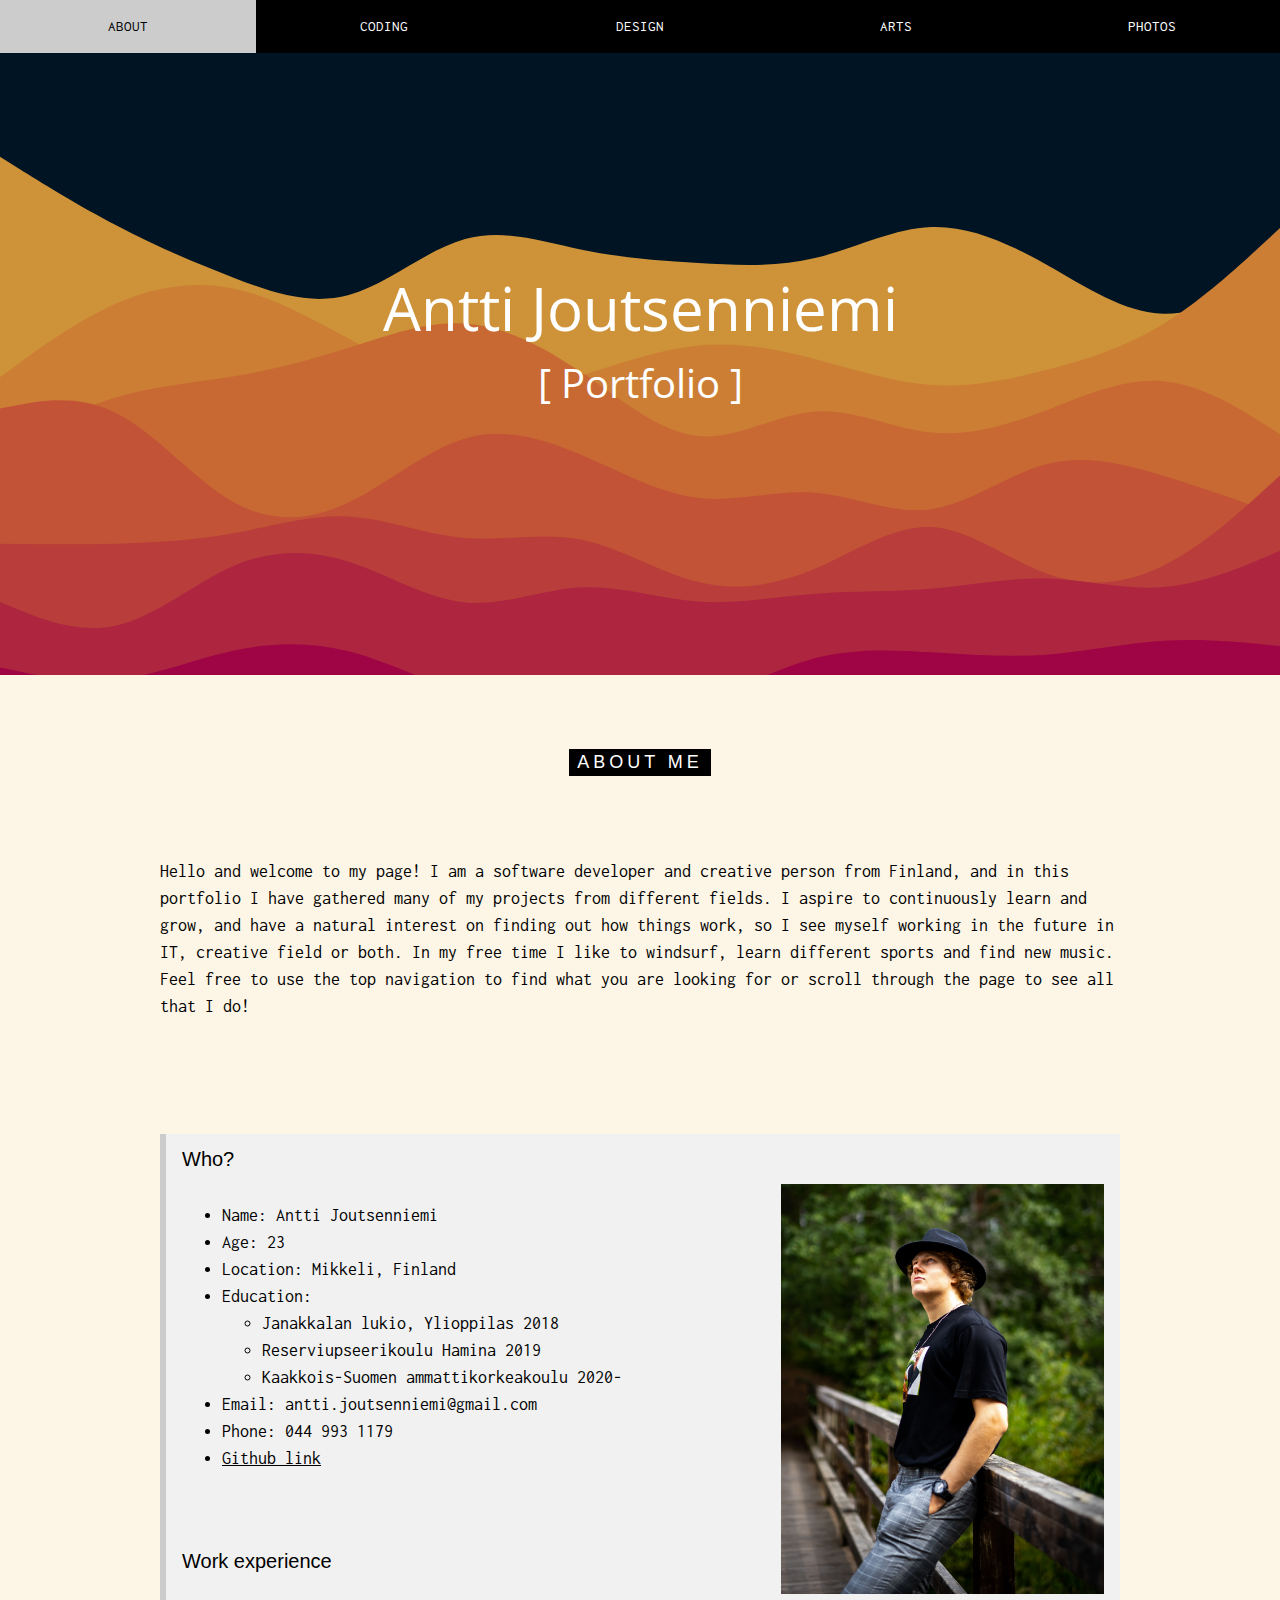
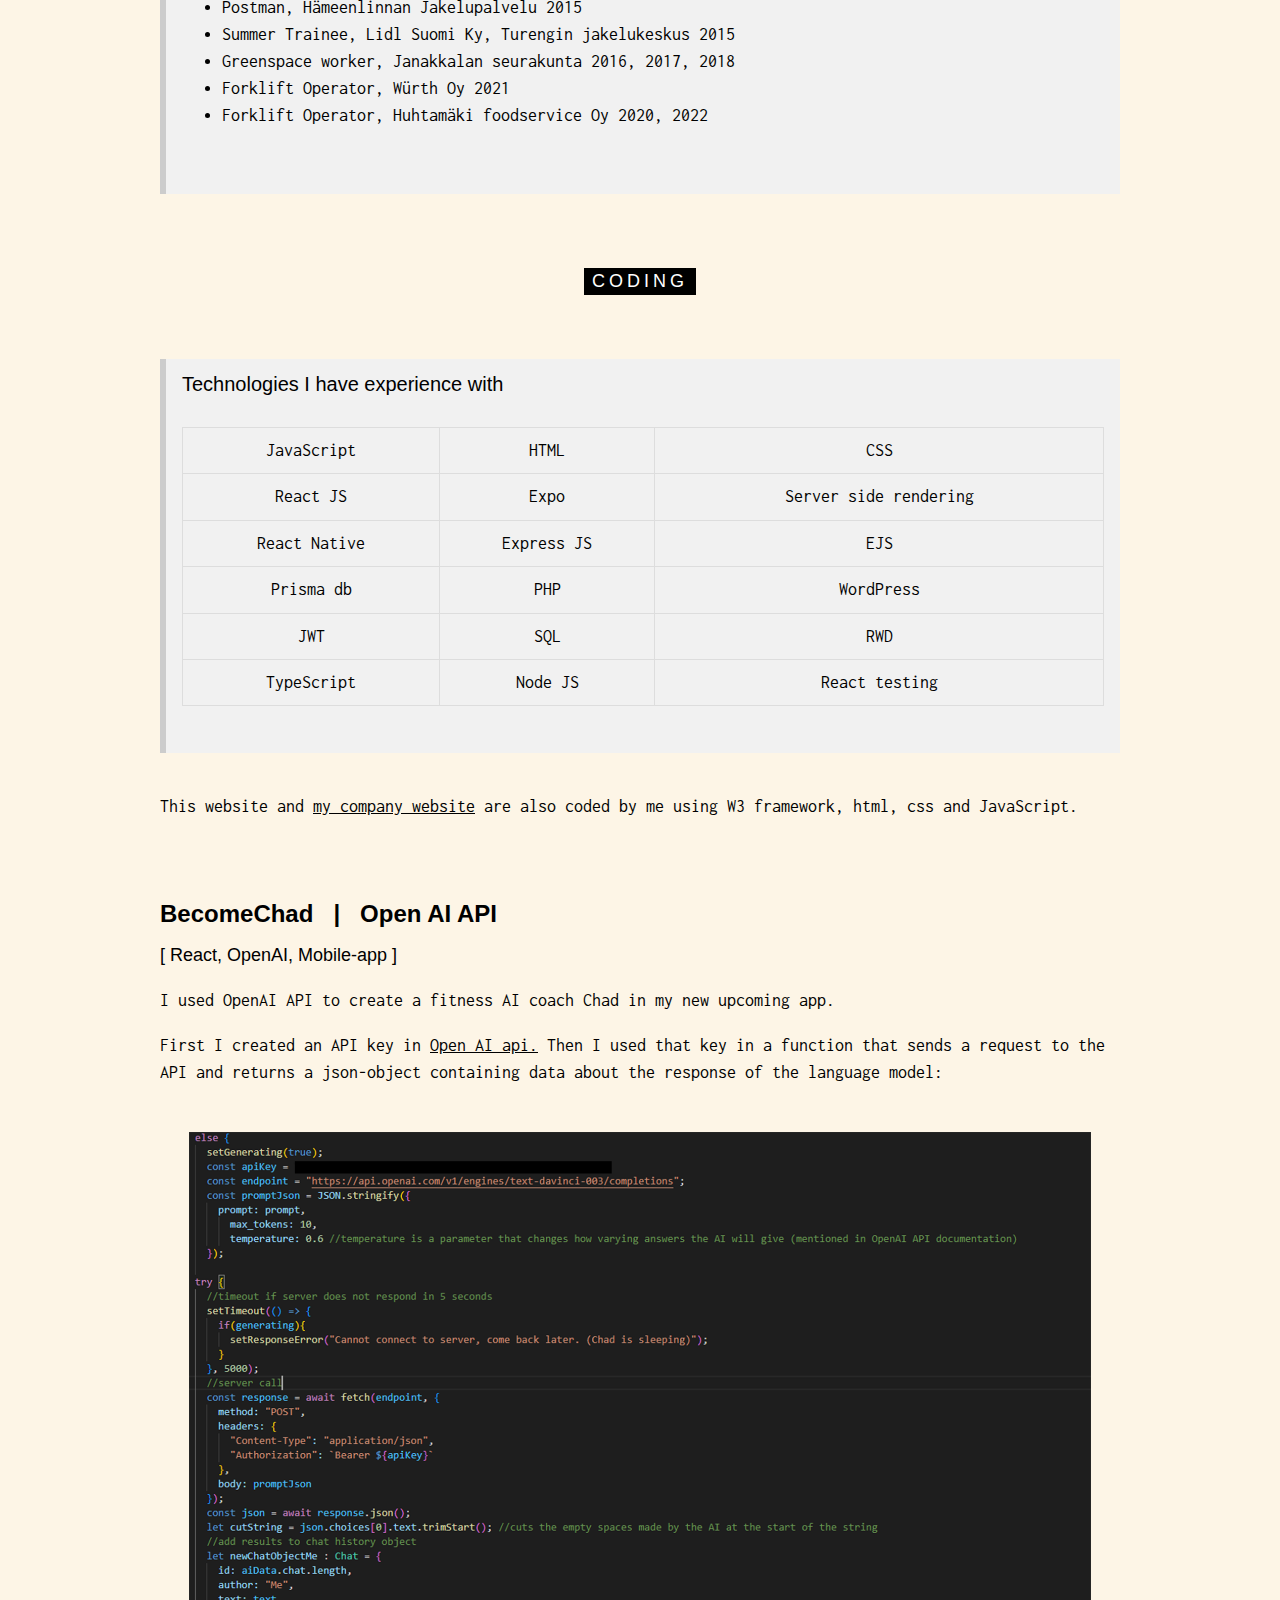
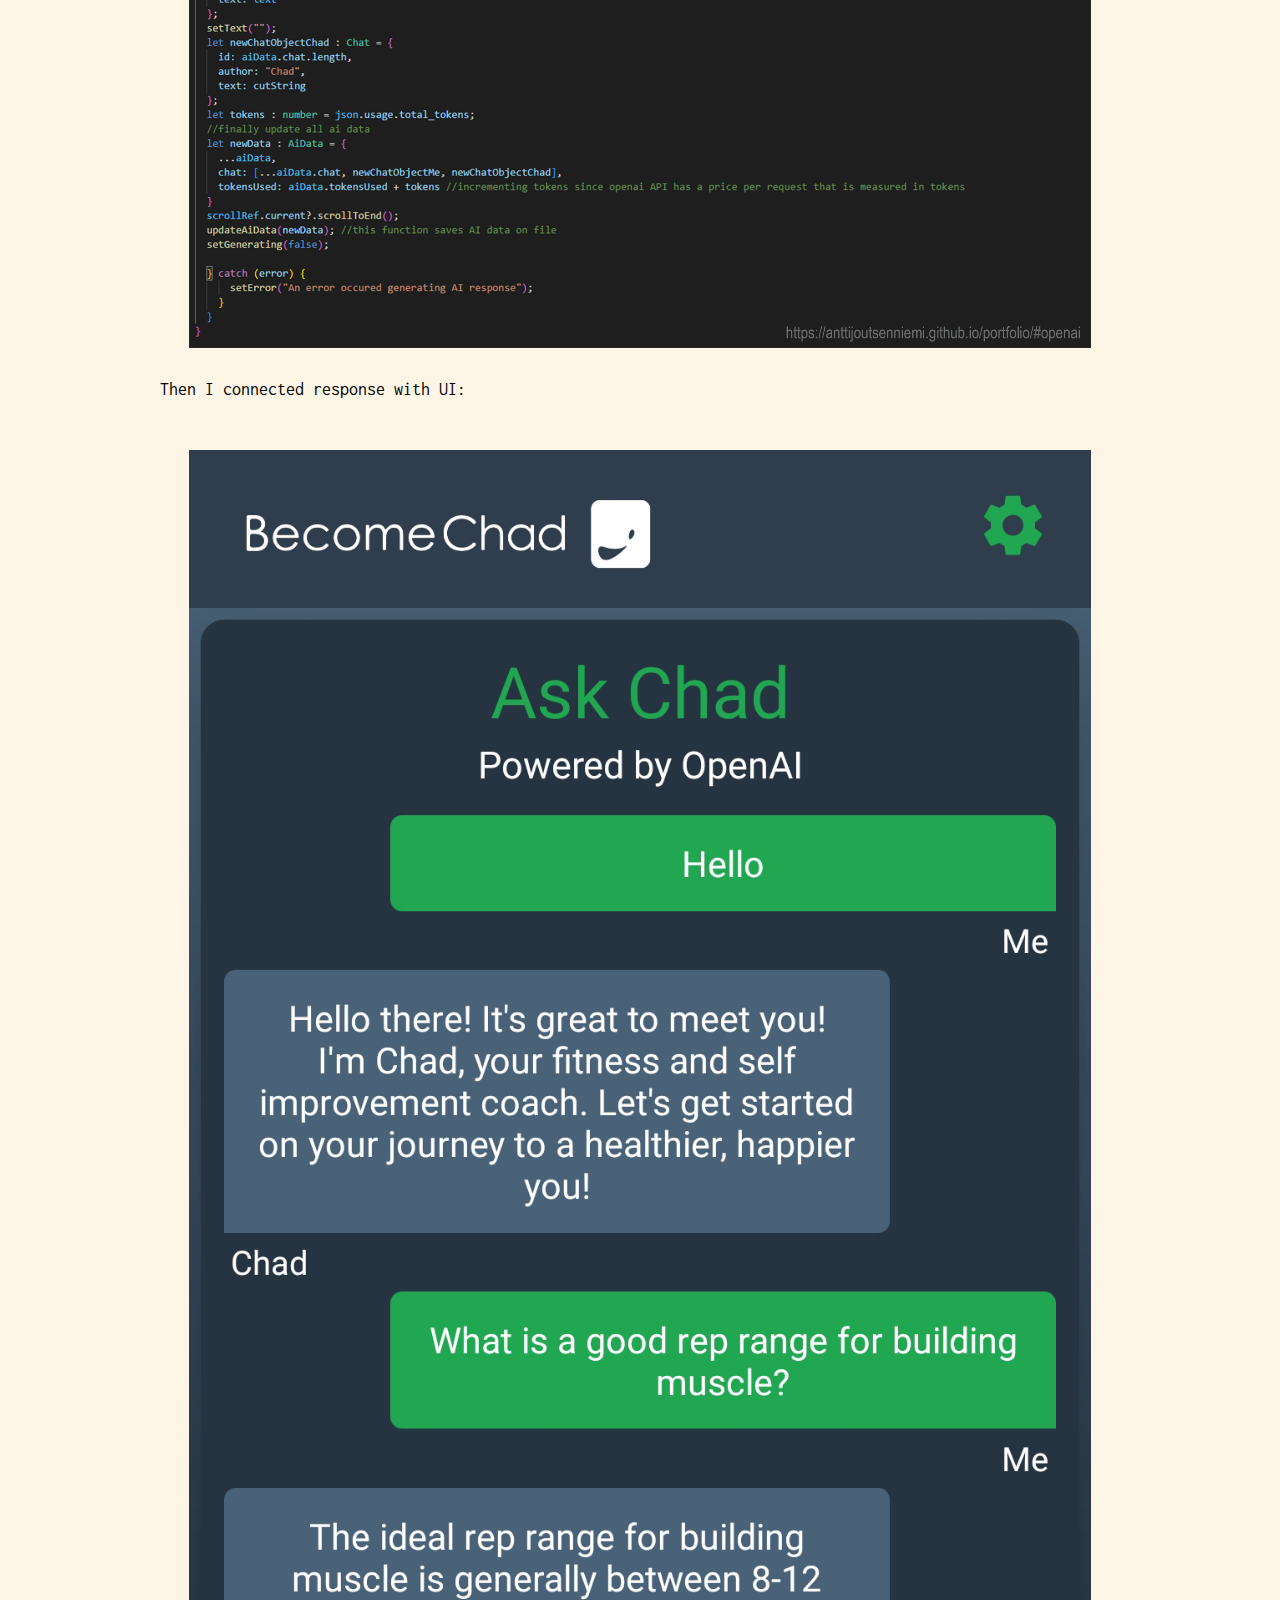
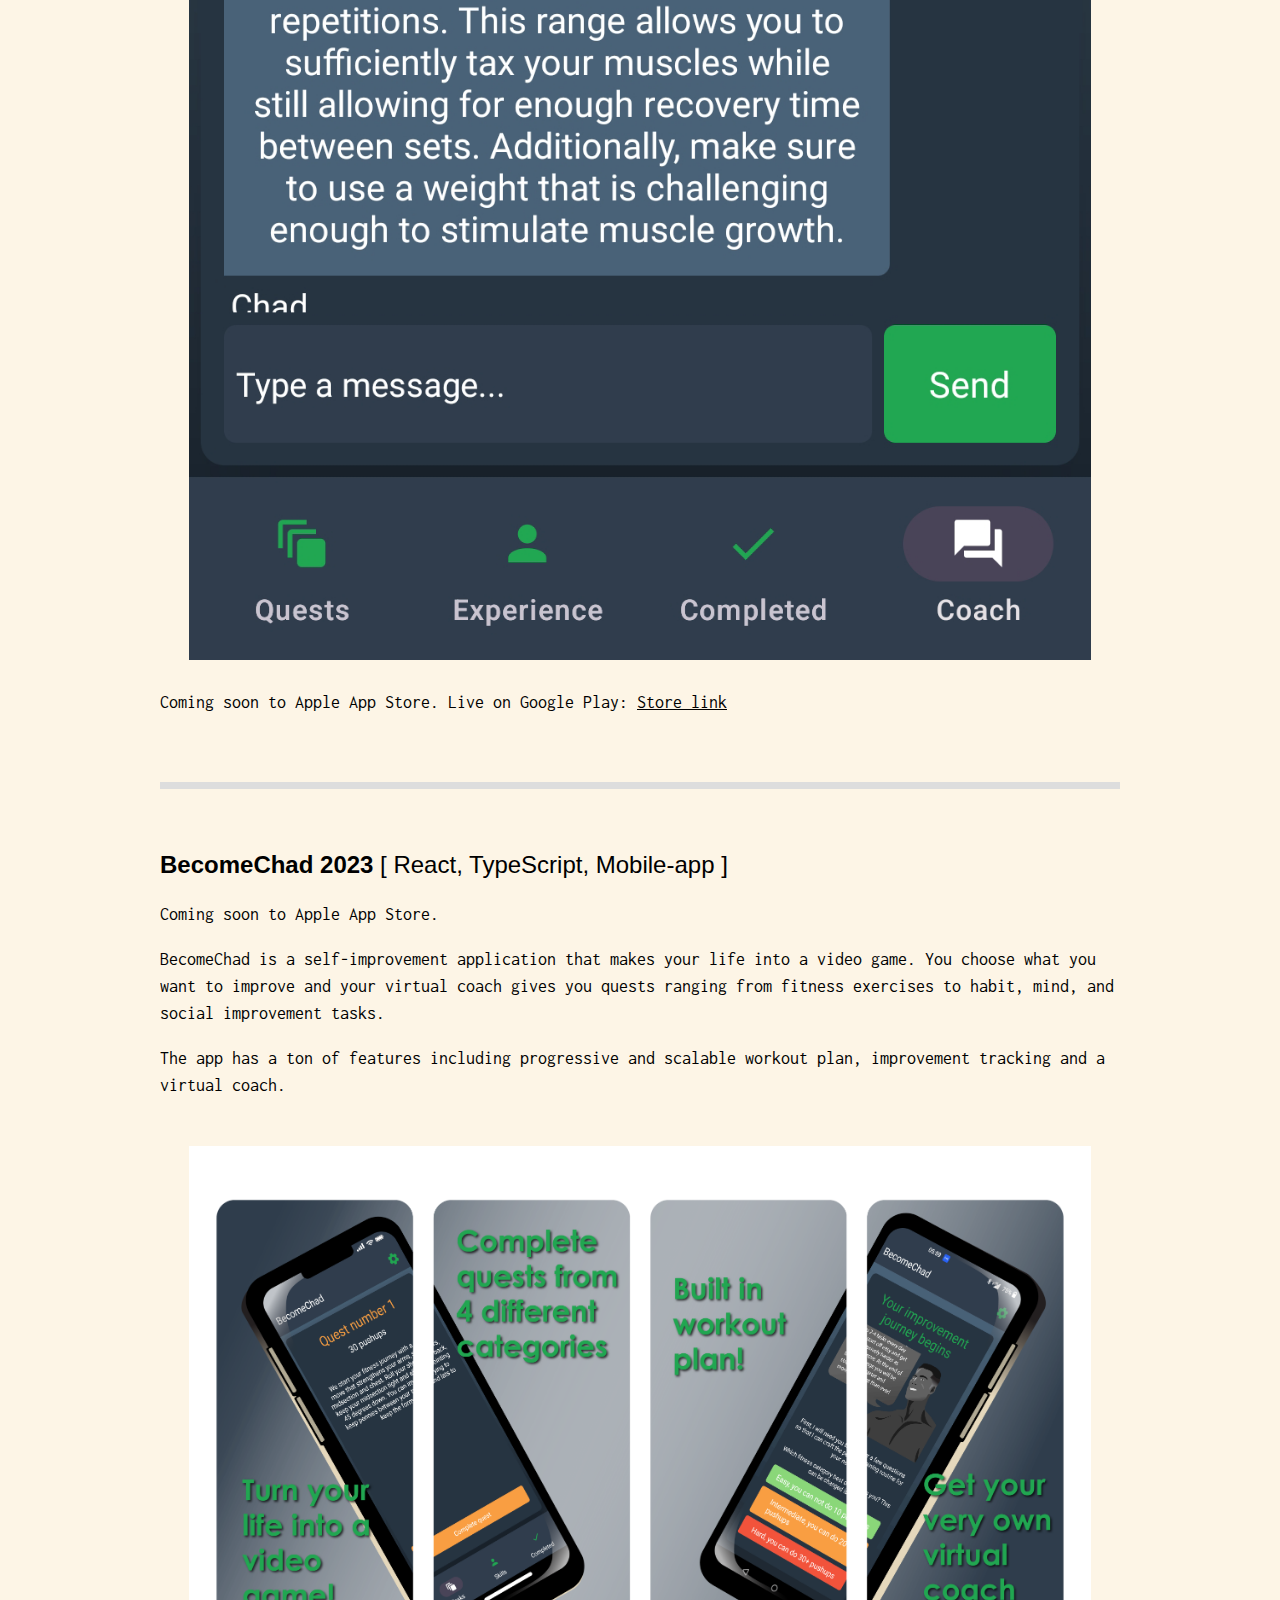
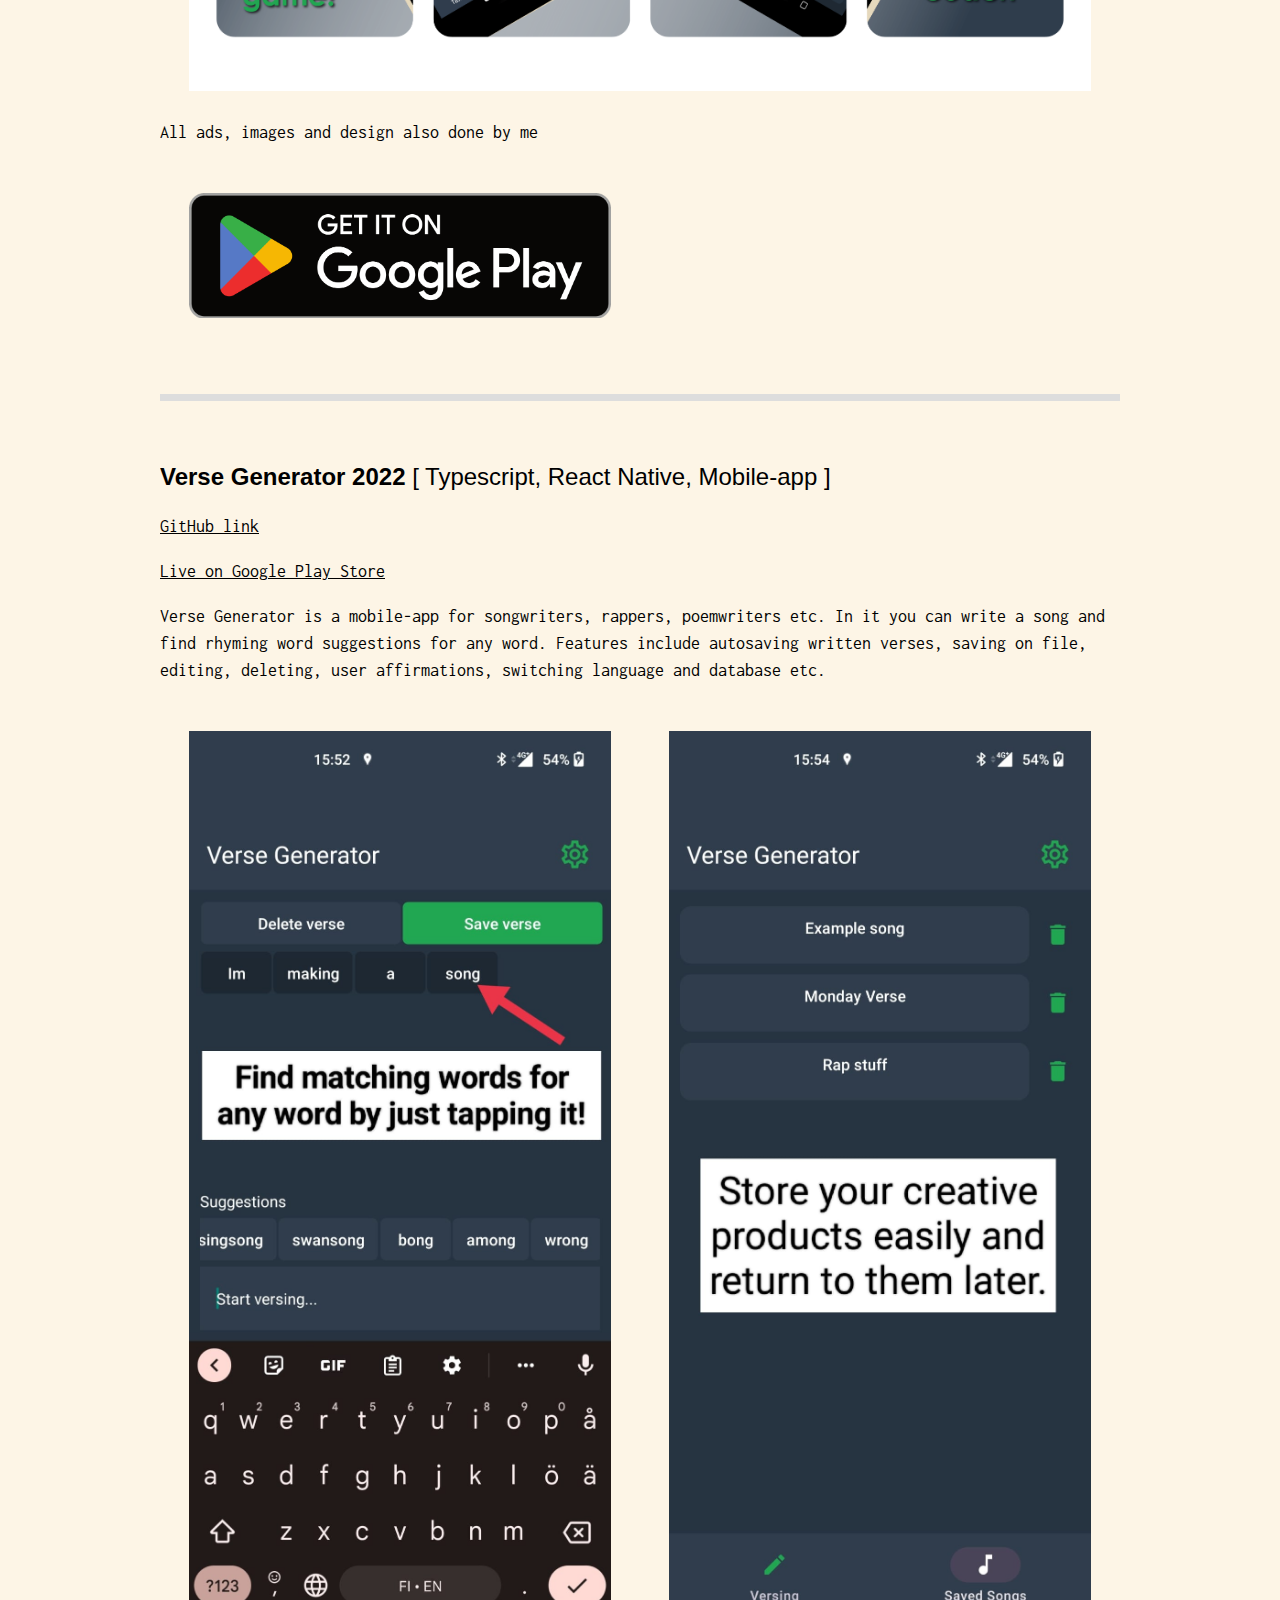
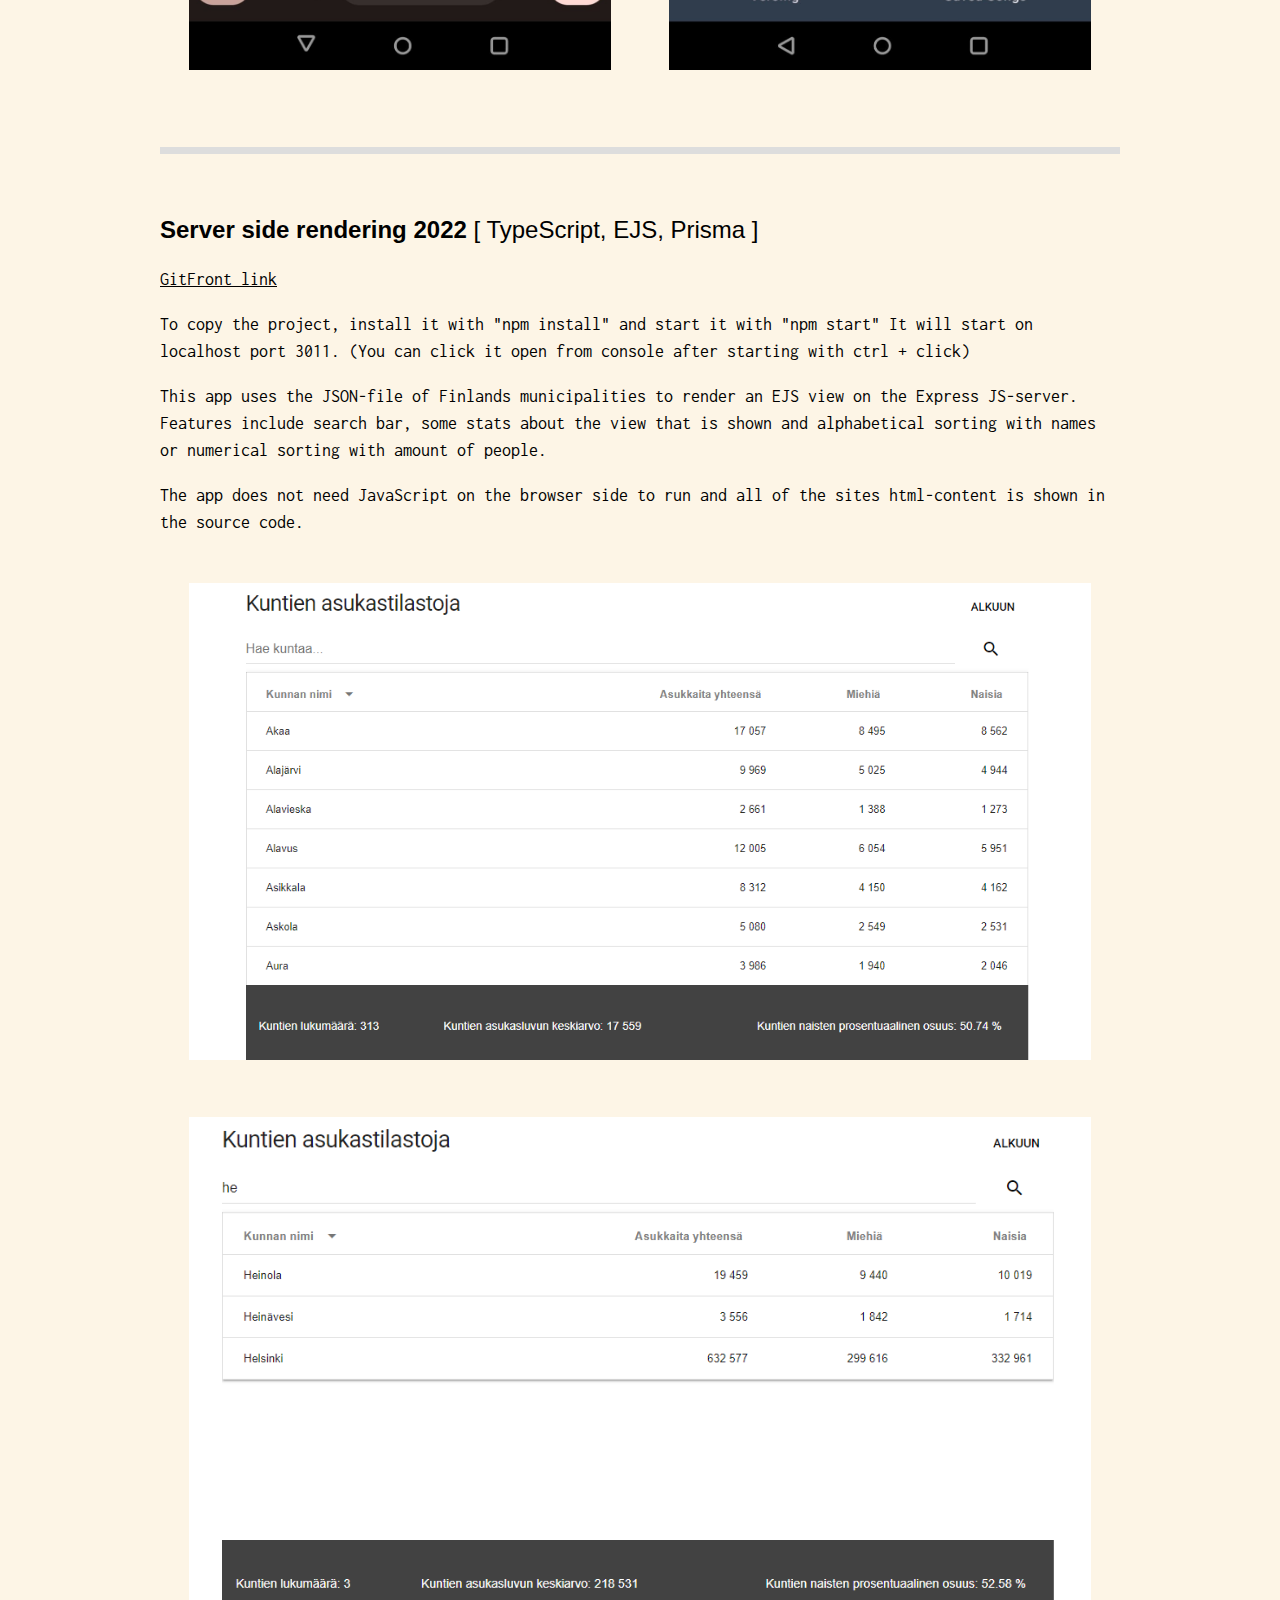
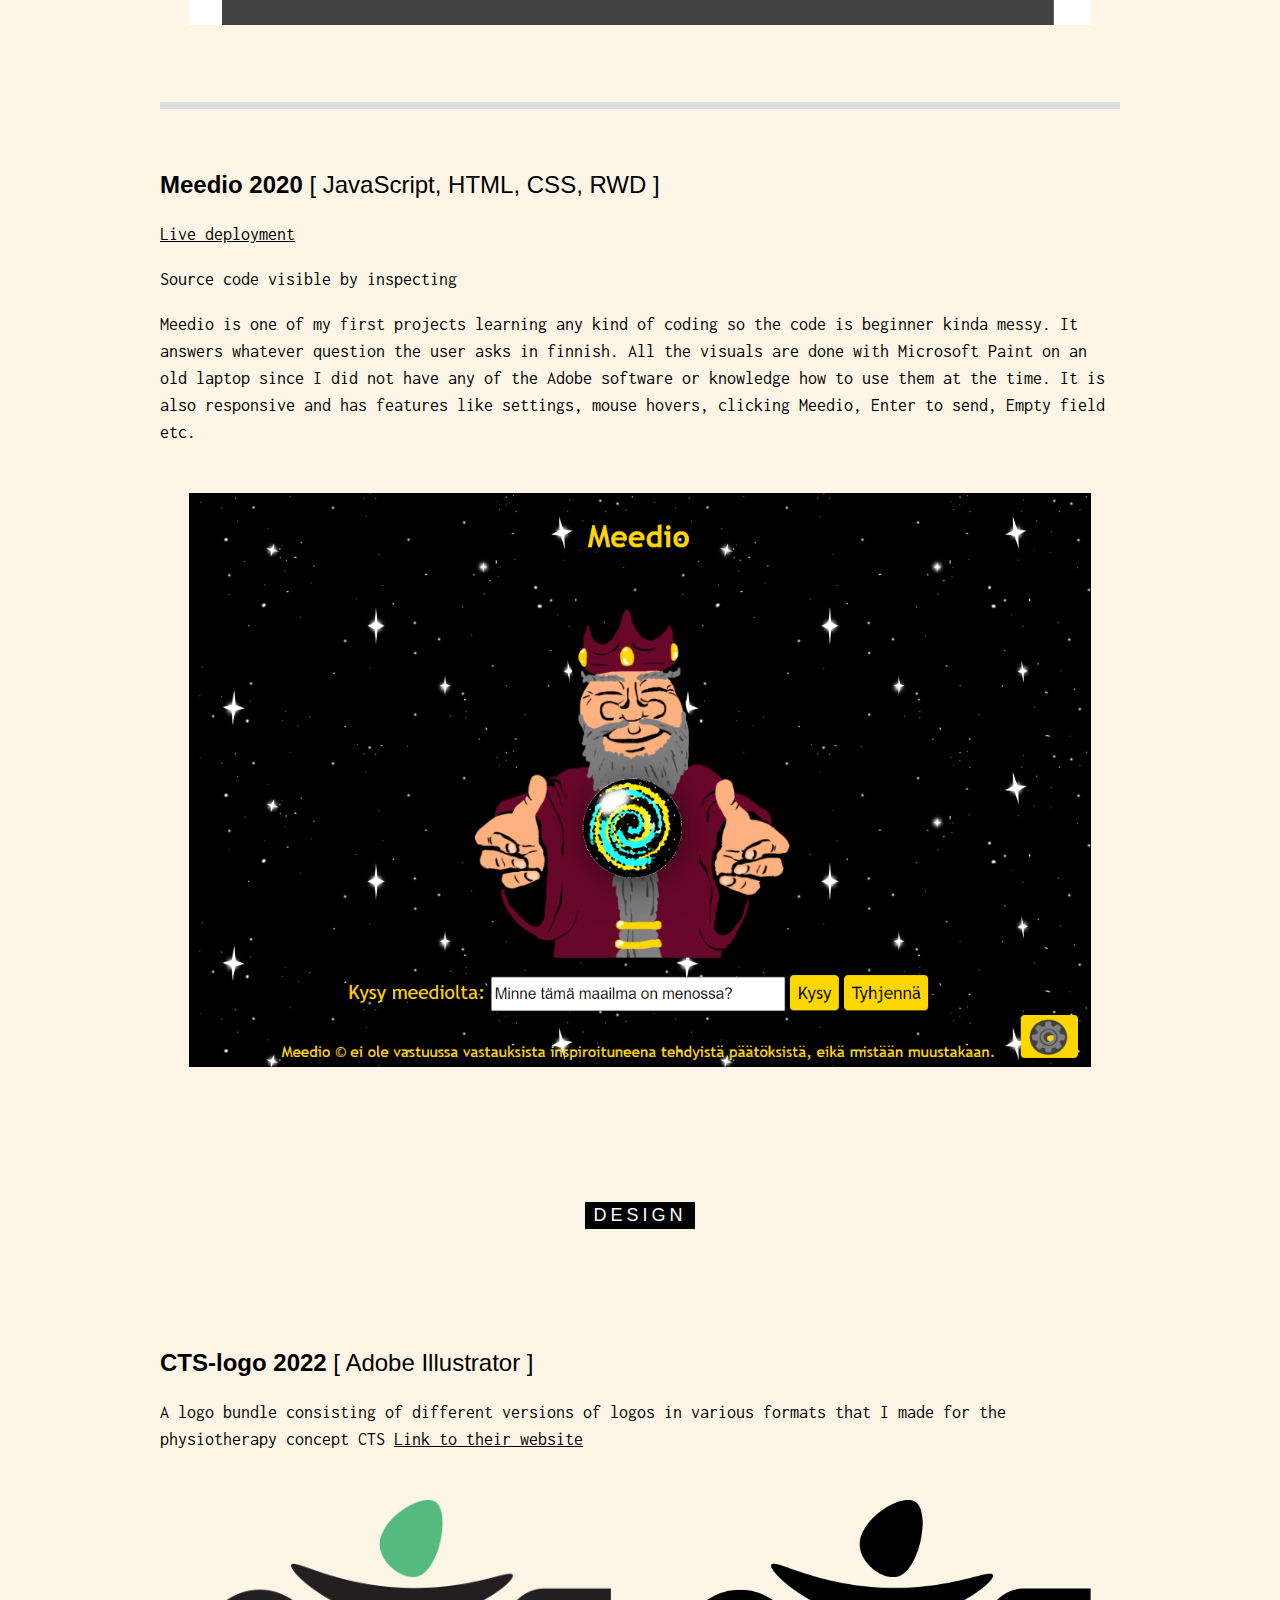
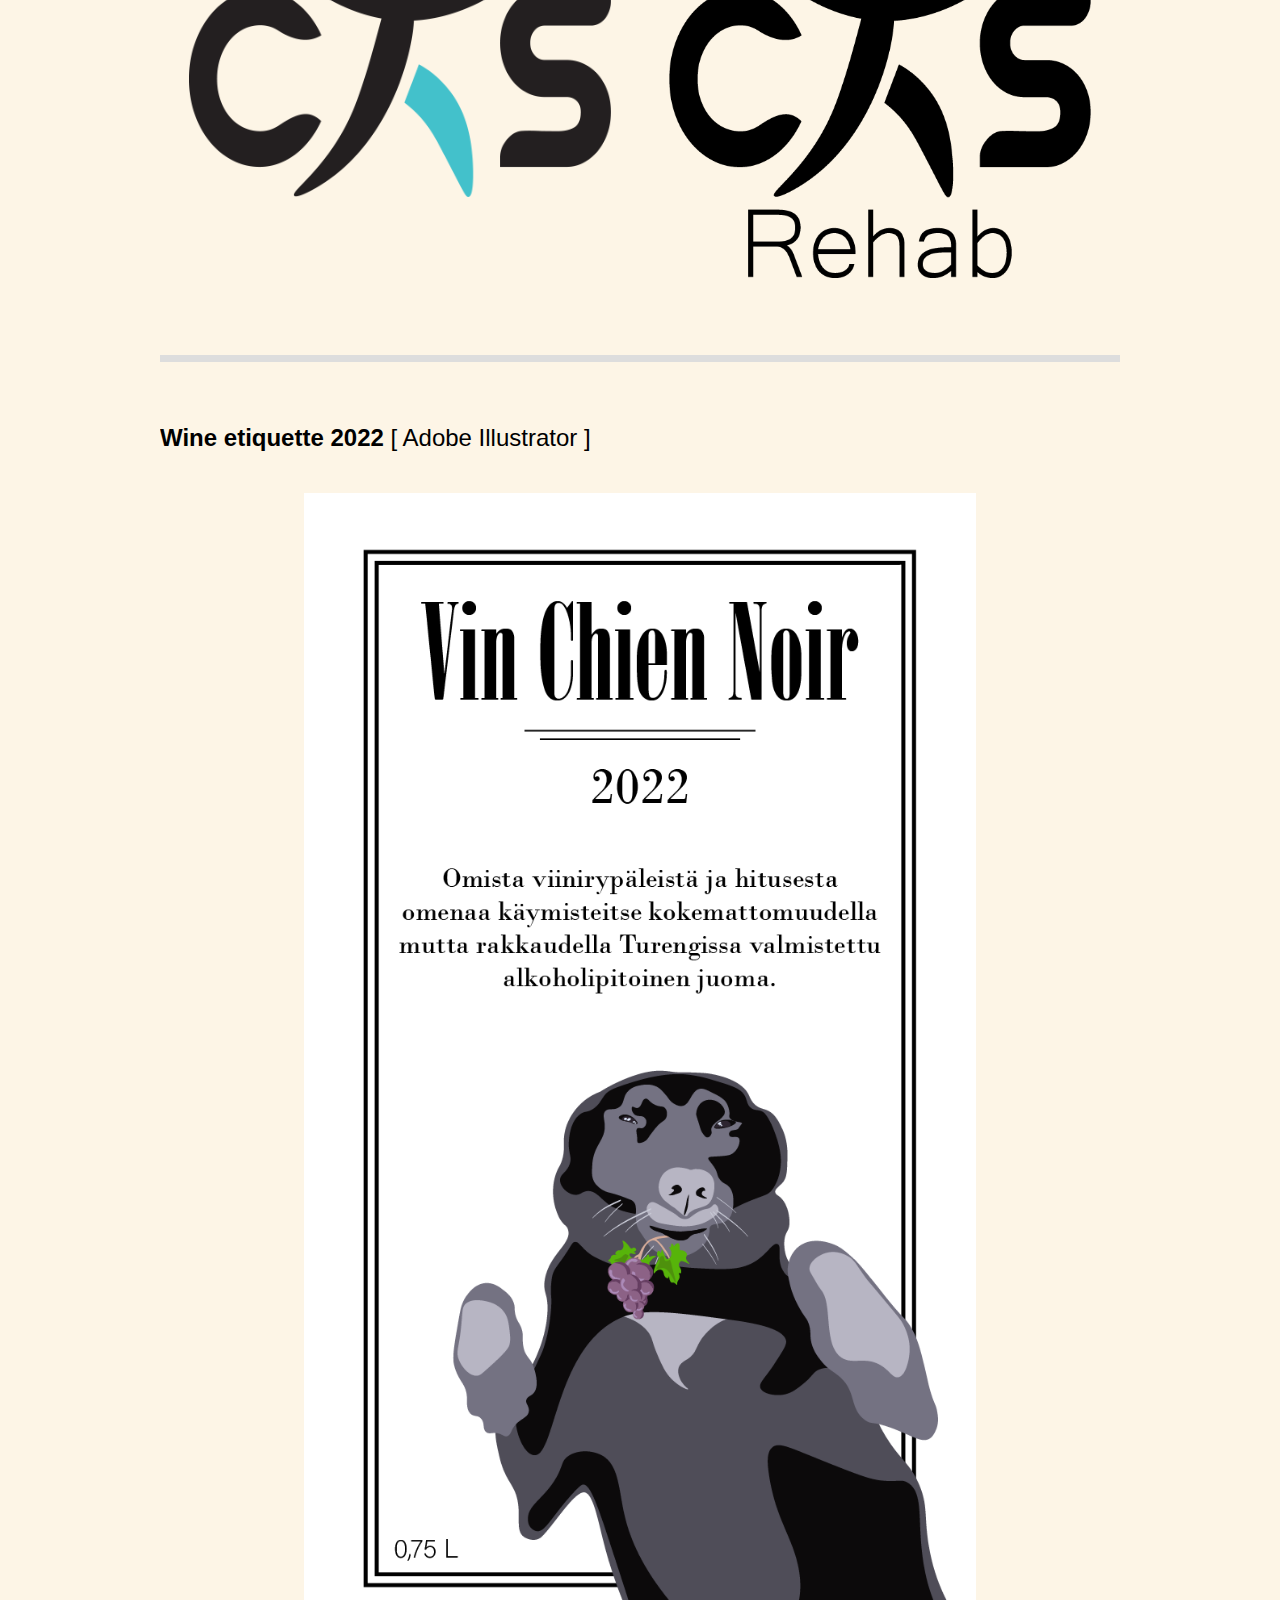
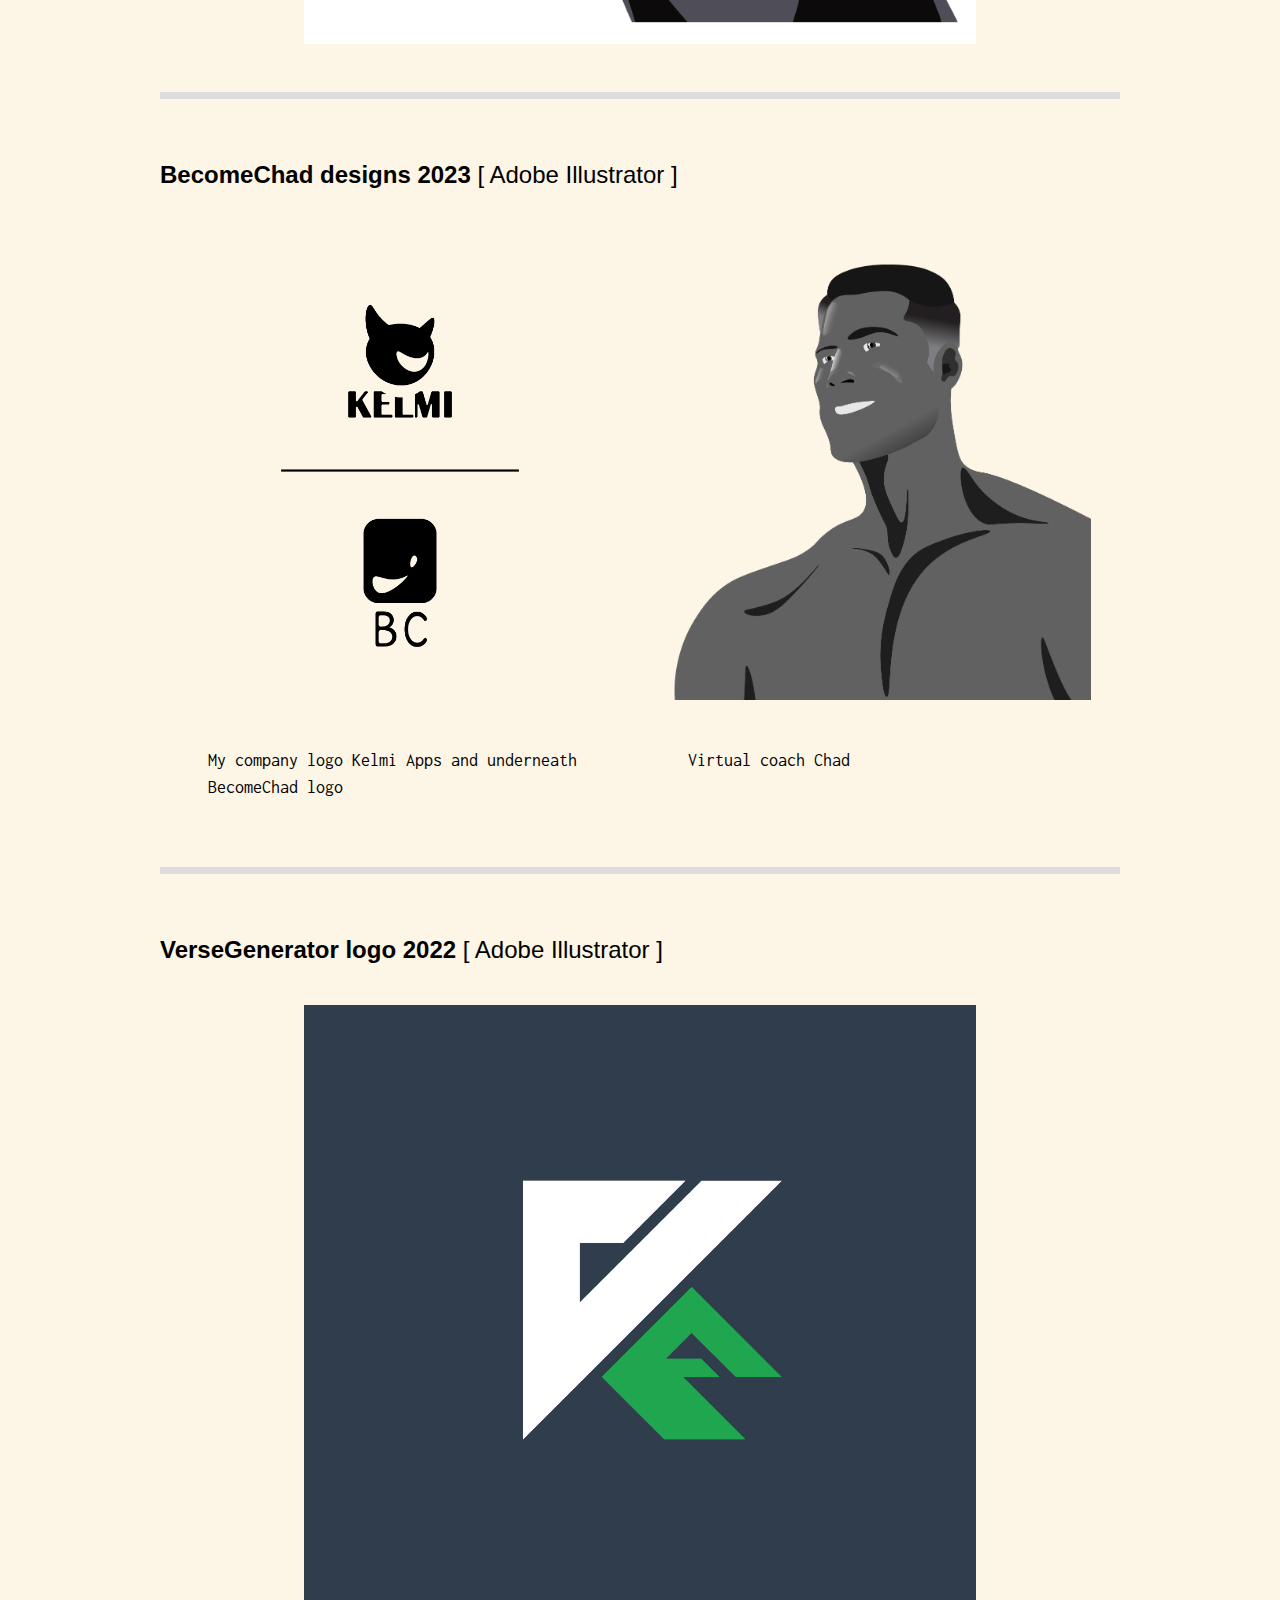
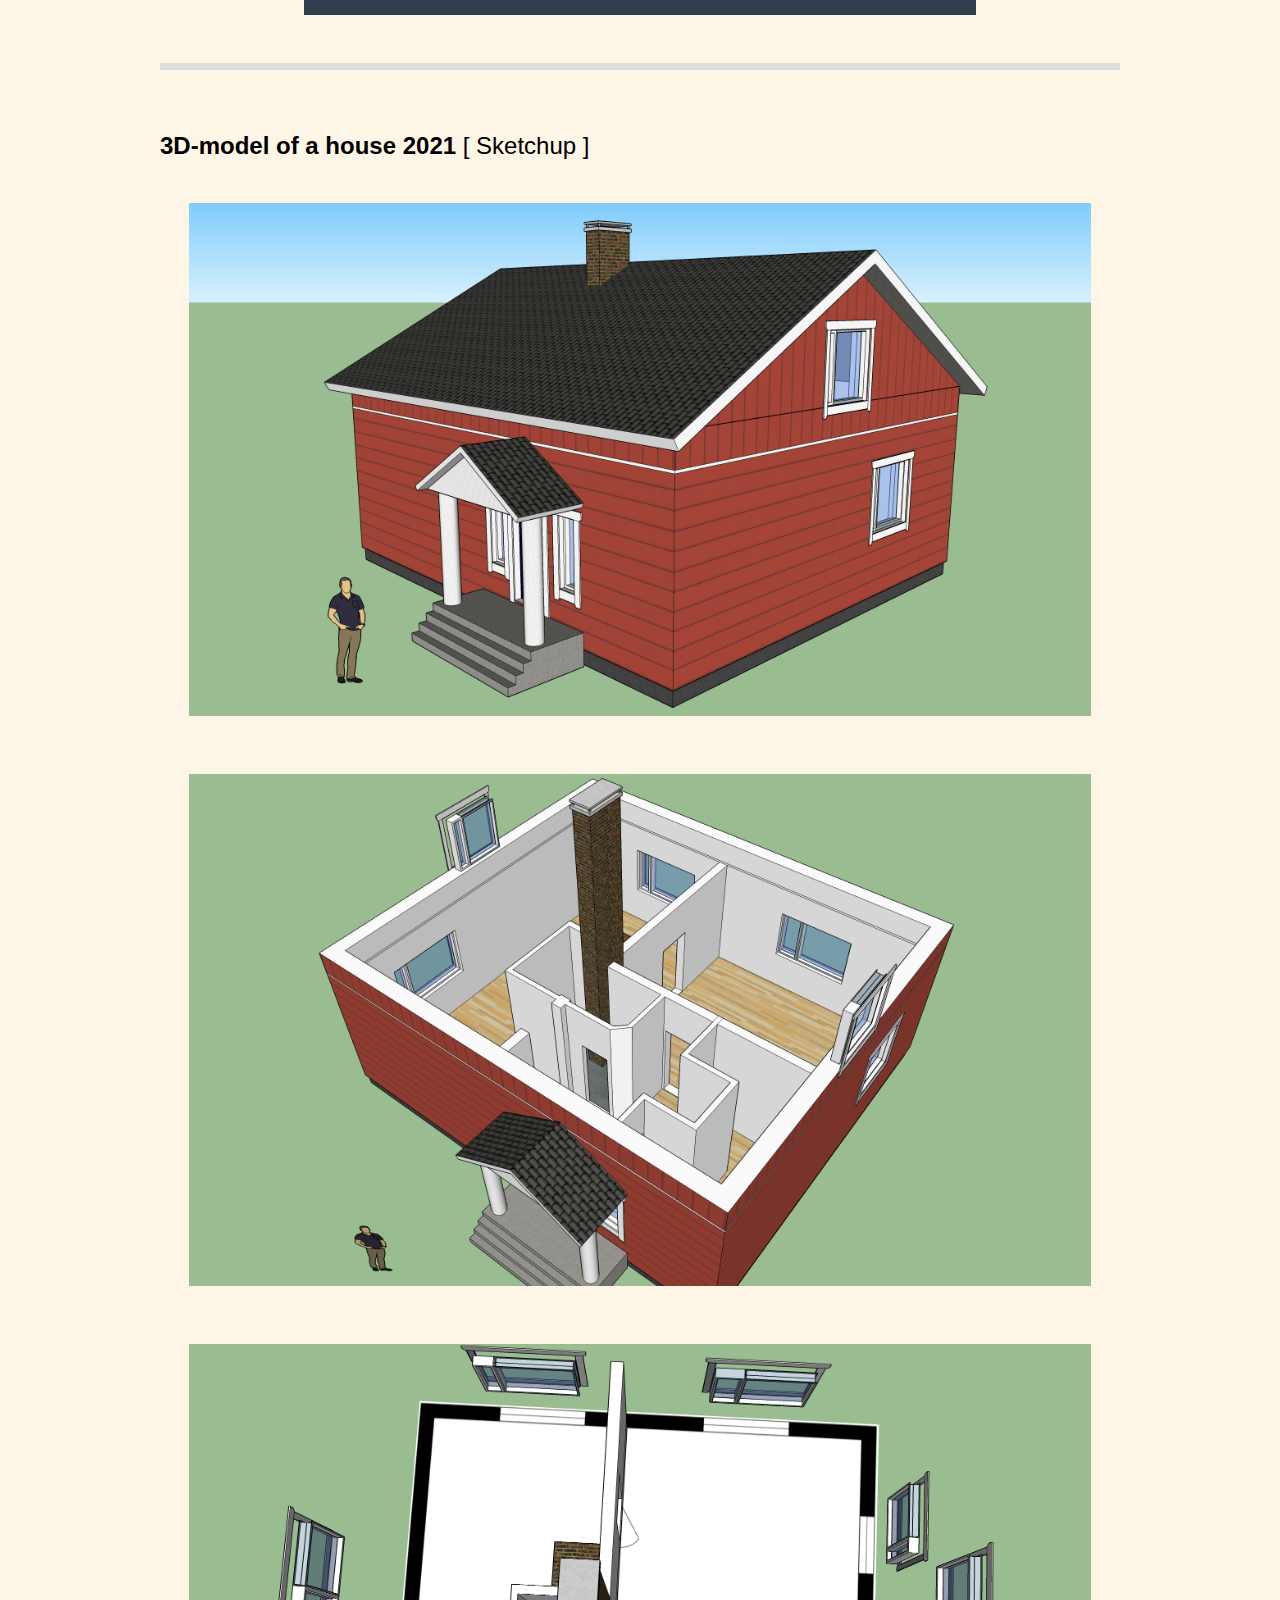
==== commit 41f1f90b: "added play store link" ====
--- a/index.html
+++ b/index.html
@@ -167,13 +167,13 @@
         <div class="gallery">
           <img class="imageFull" src="./images/openai_ss.png" onclick="onClick(this)">
         </div>
-        <p>App features in progress. Coming in february to Google Play Store and Apple App Store.</p>
+        <p>Coming soon to Apple App Store. Live on Google Play: <a href="https://play.google.com/store/apps/details?id=com.kelmiapps.BecomeChadPro">Store link</a></p>
       </div>
 
     <!--BecomeChad-->
     <div class="article" >
       <h3><b>BecomeChad 2023</b> [ React, TypeScript, Mobile-app ]</h3>
-      <p>Coming soon in App Store and Google Play Store!</p>
+      <p>Coming soon to Apple App Store.</p>
       <p>BecomeChad is a self-improvement application that makes your life into a video game.
         You choose what you want to improve and your virtual coach gives you quests ranging from fitness exercises to habit, mind, and social improvement tasks. 
       </p>
@@ -184,6 +184,9 @@
       </div>
       <p>All ads, images and design also done by me
       </p>
+      <div class="gallery">
+        <a target="_blank" href="https://play.google.com/store/apps/details?id=com.kelmiapps.BecomeChadPro"><img class="imageHalf" src="./images/play_store.png"></a>
+      </div>
     </div>
   <!--Verse generator-->
     <div class="article">
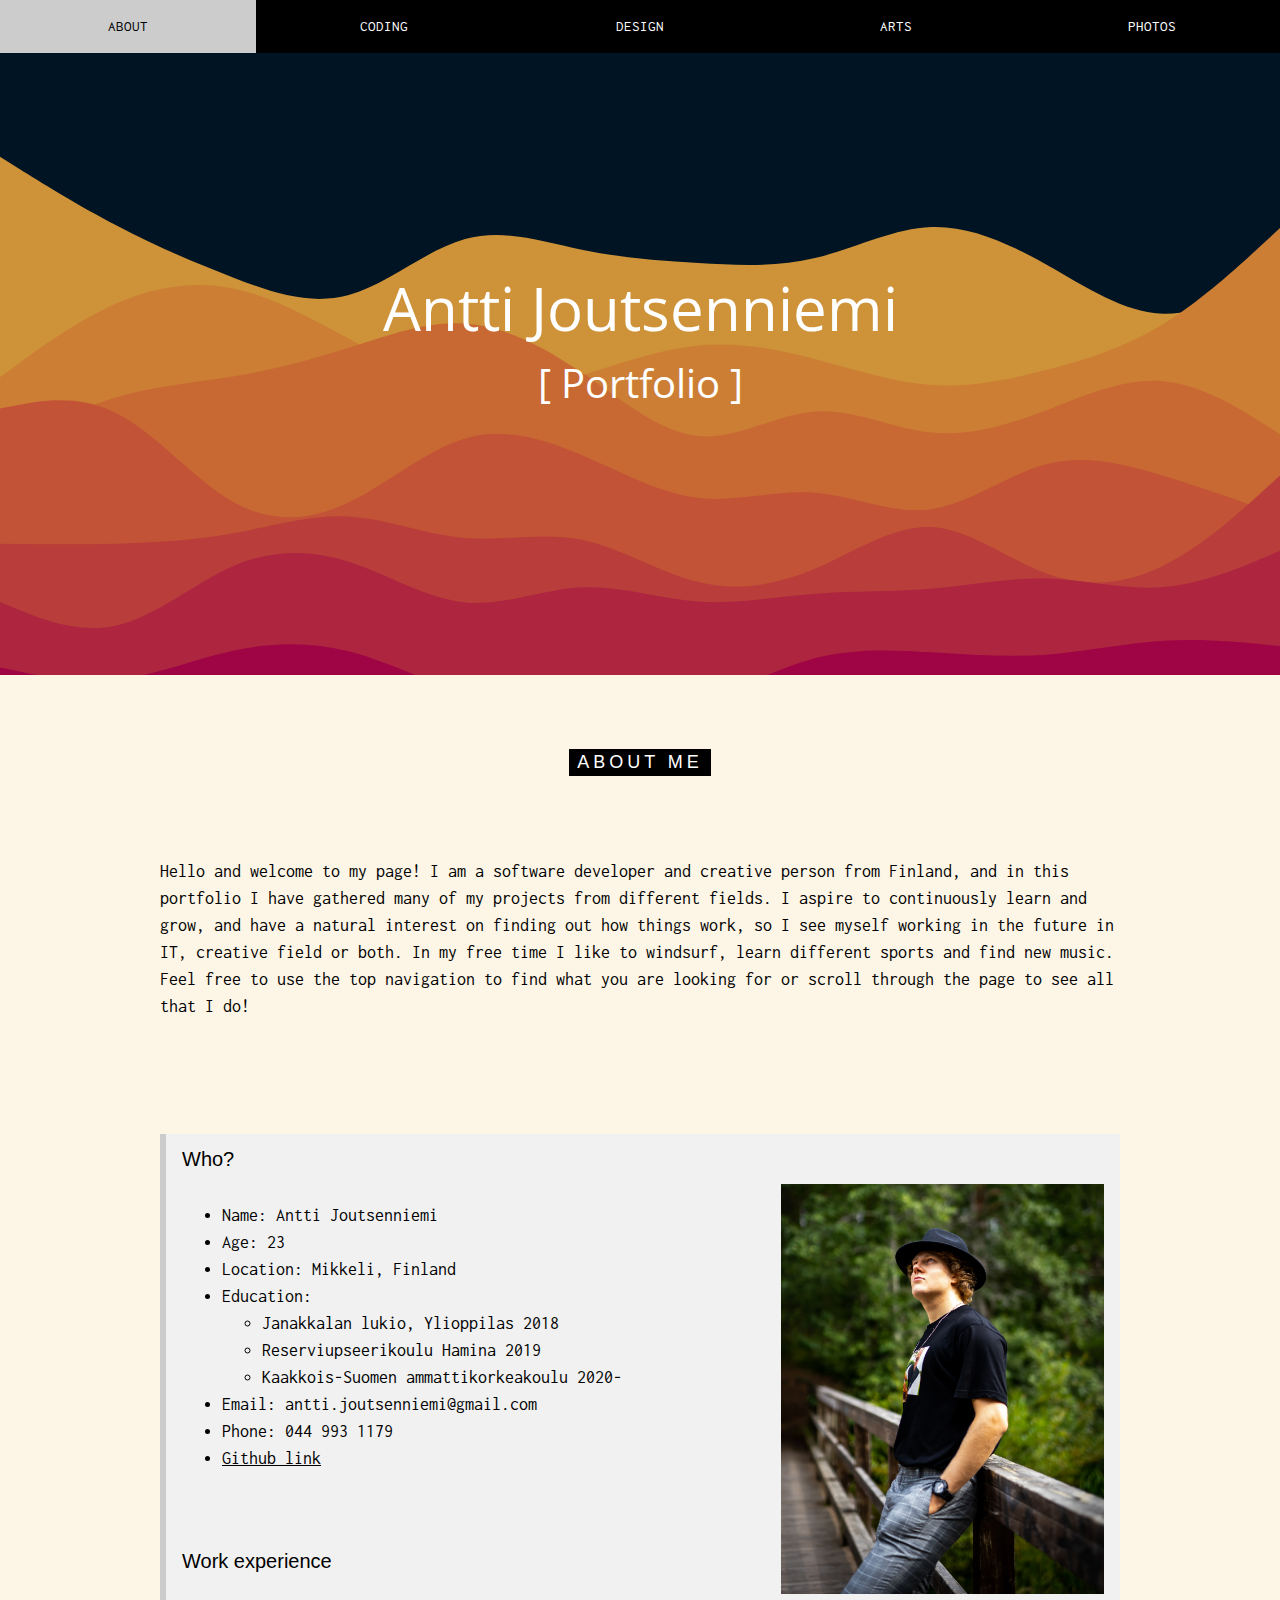
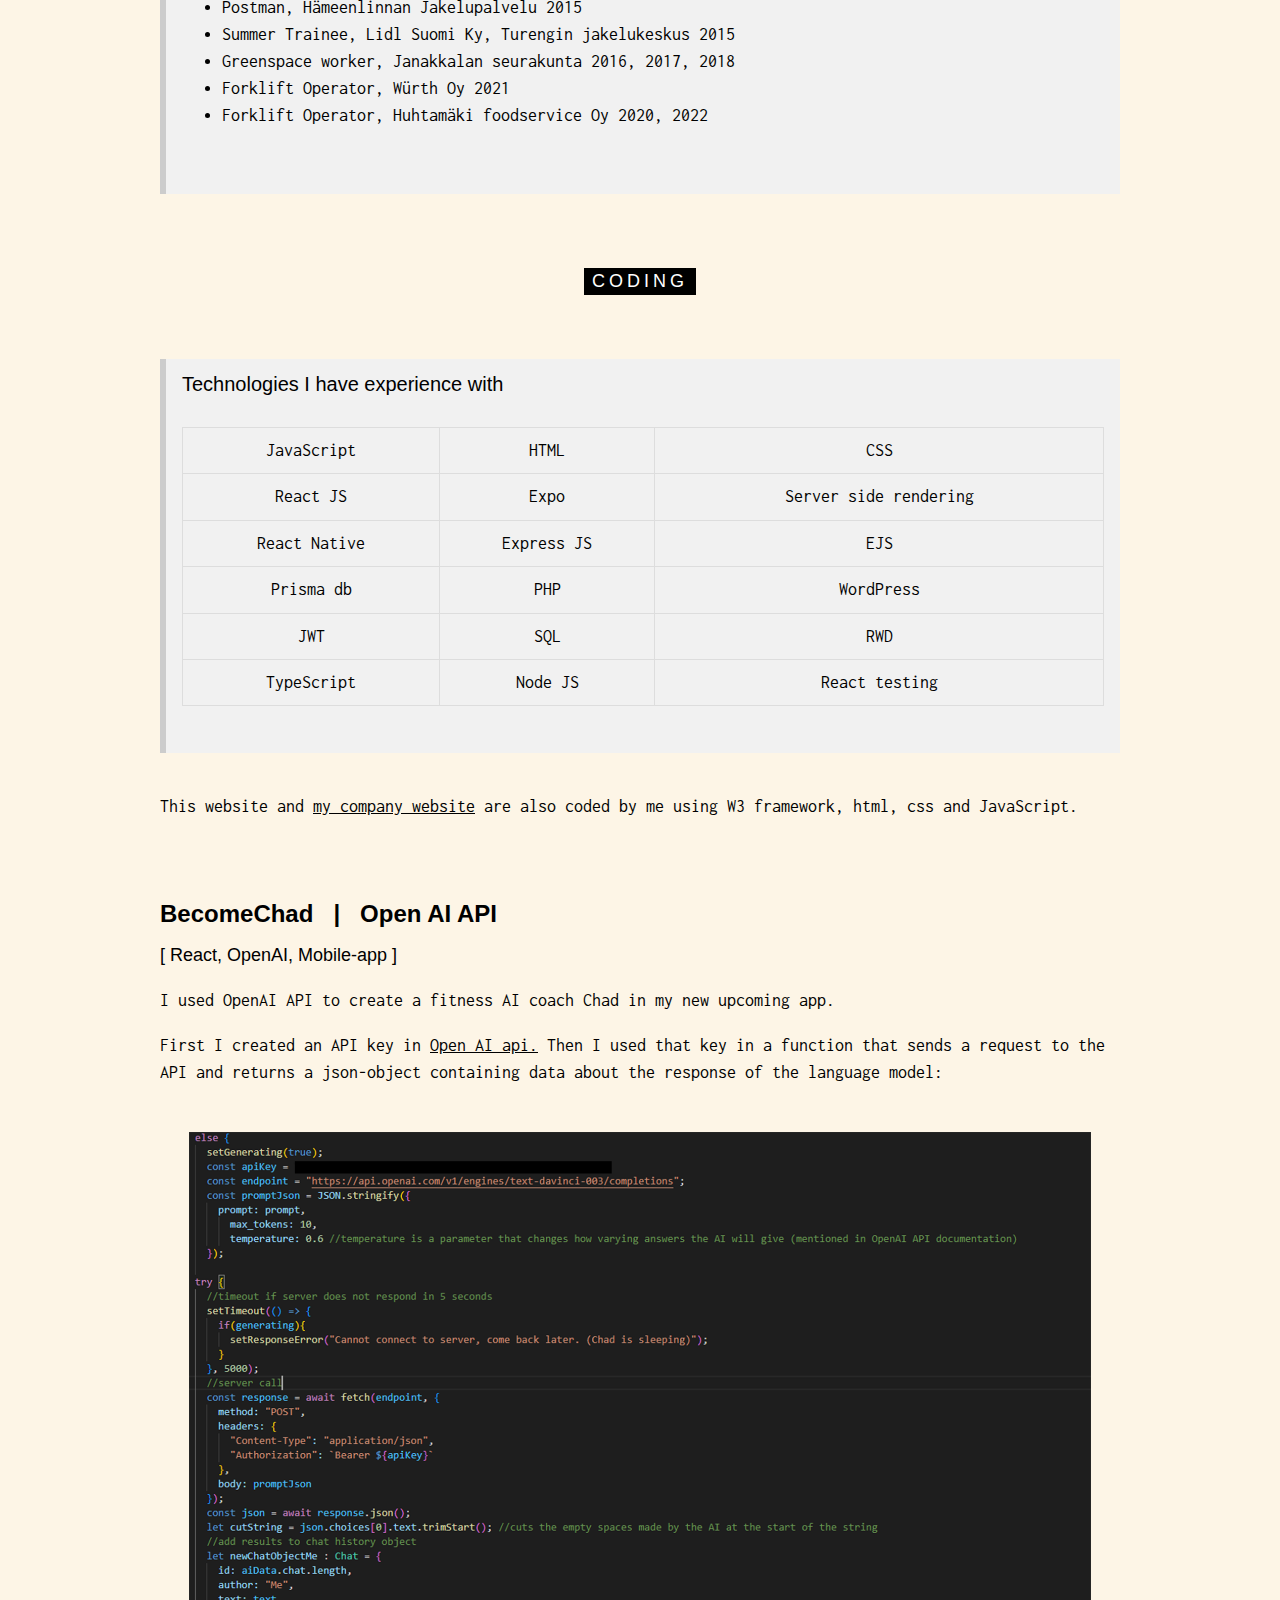
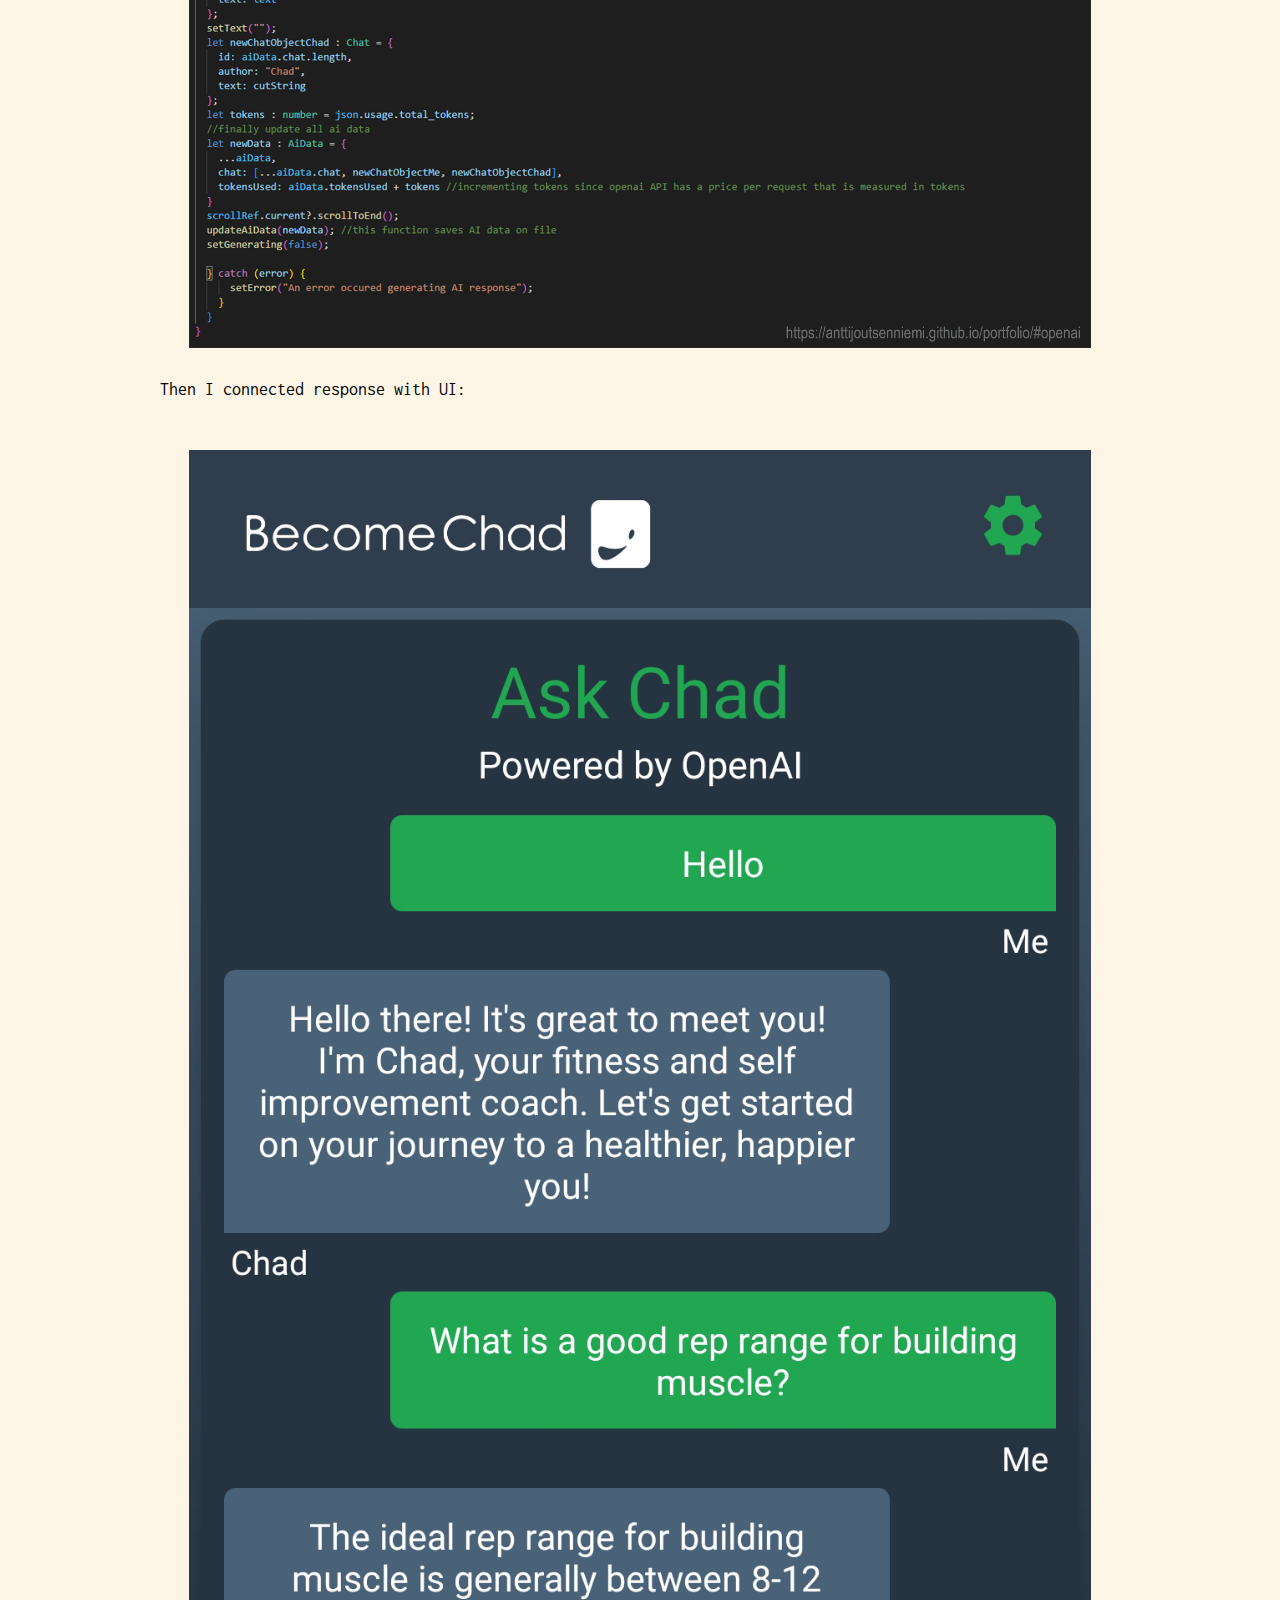
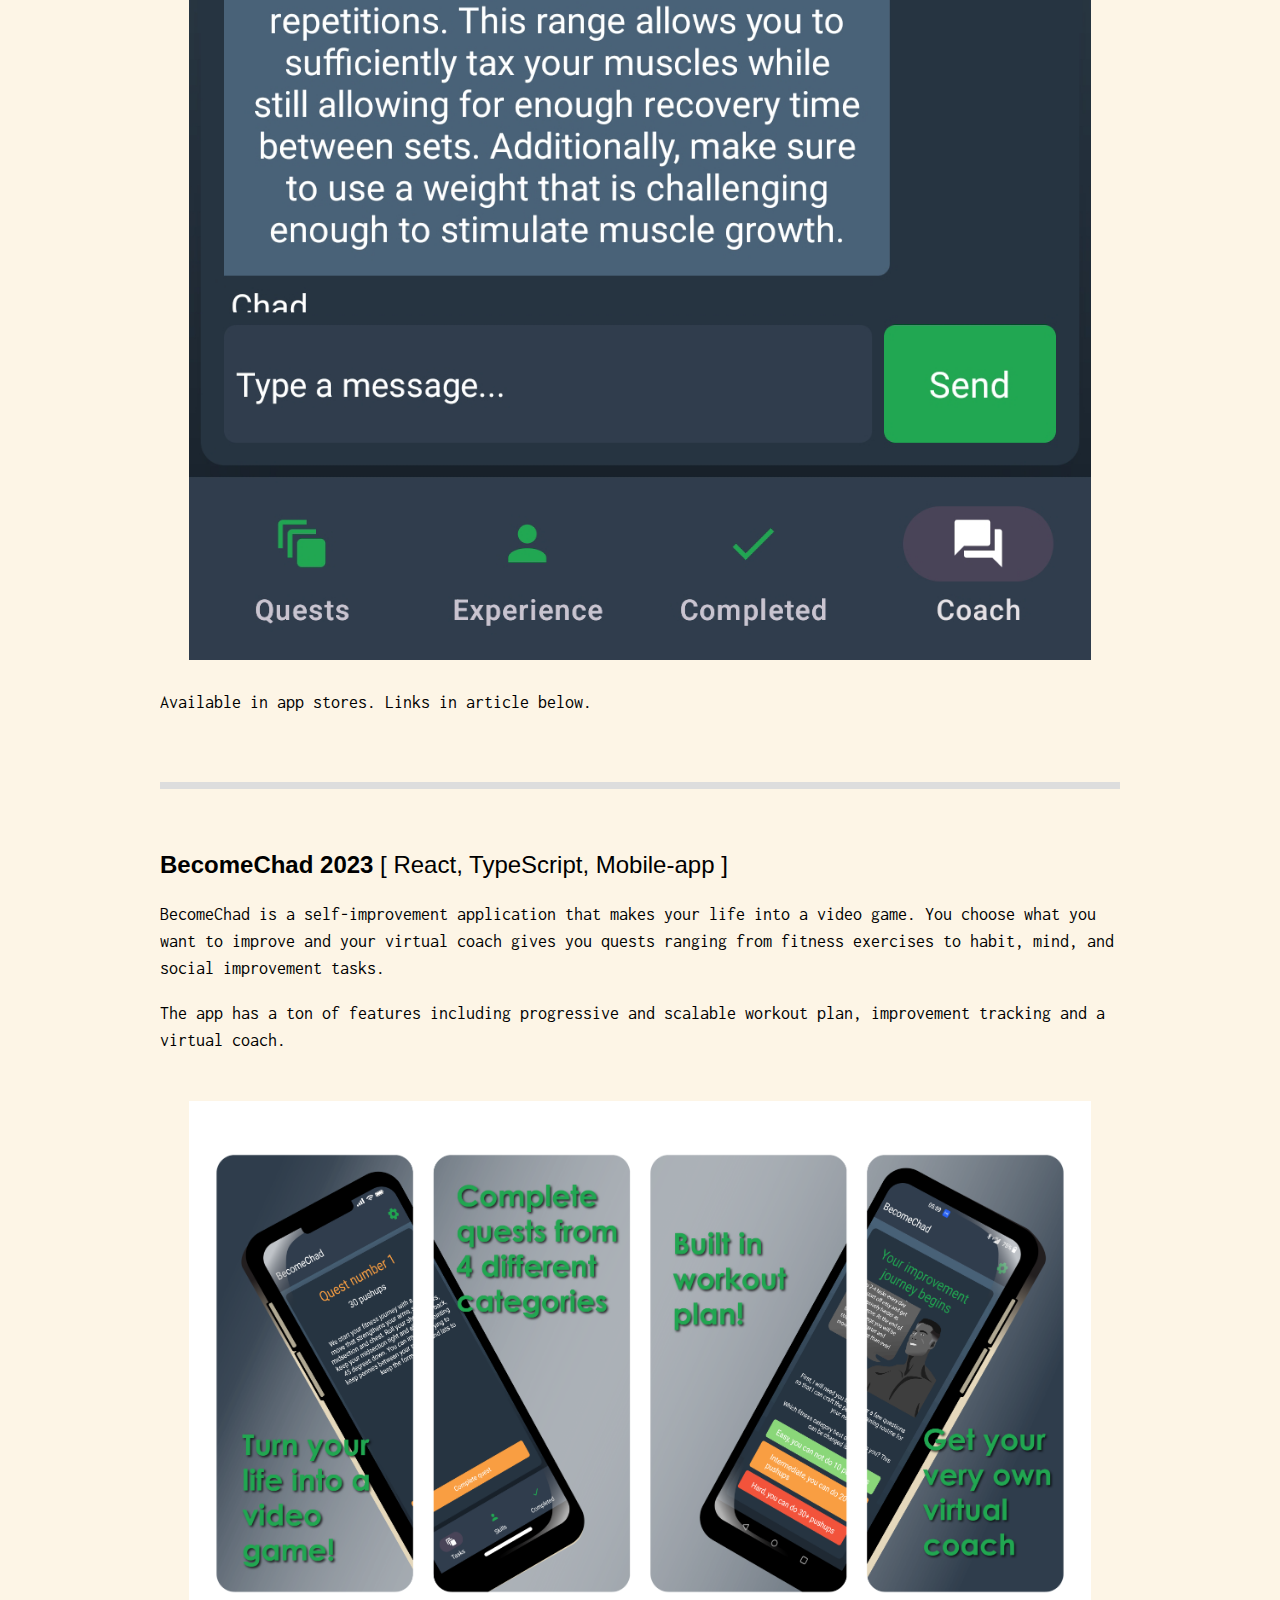
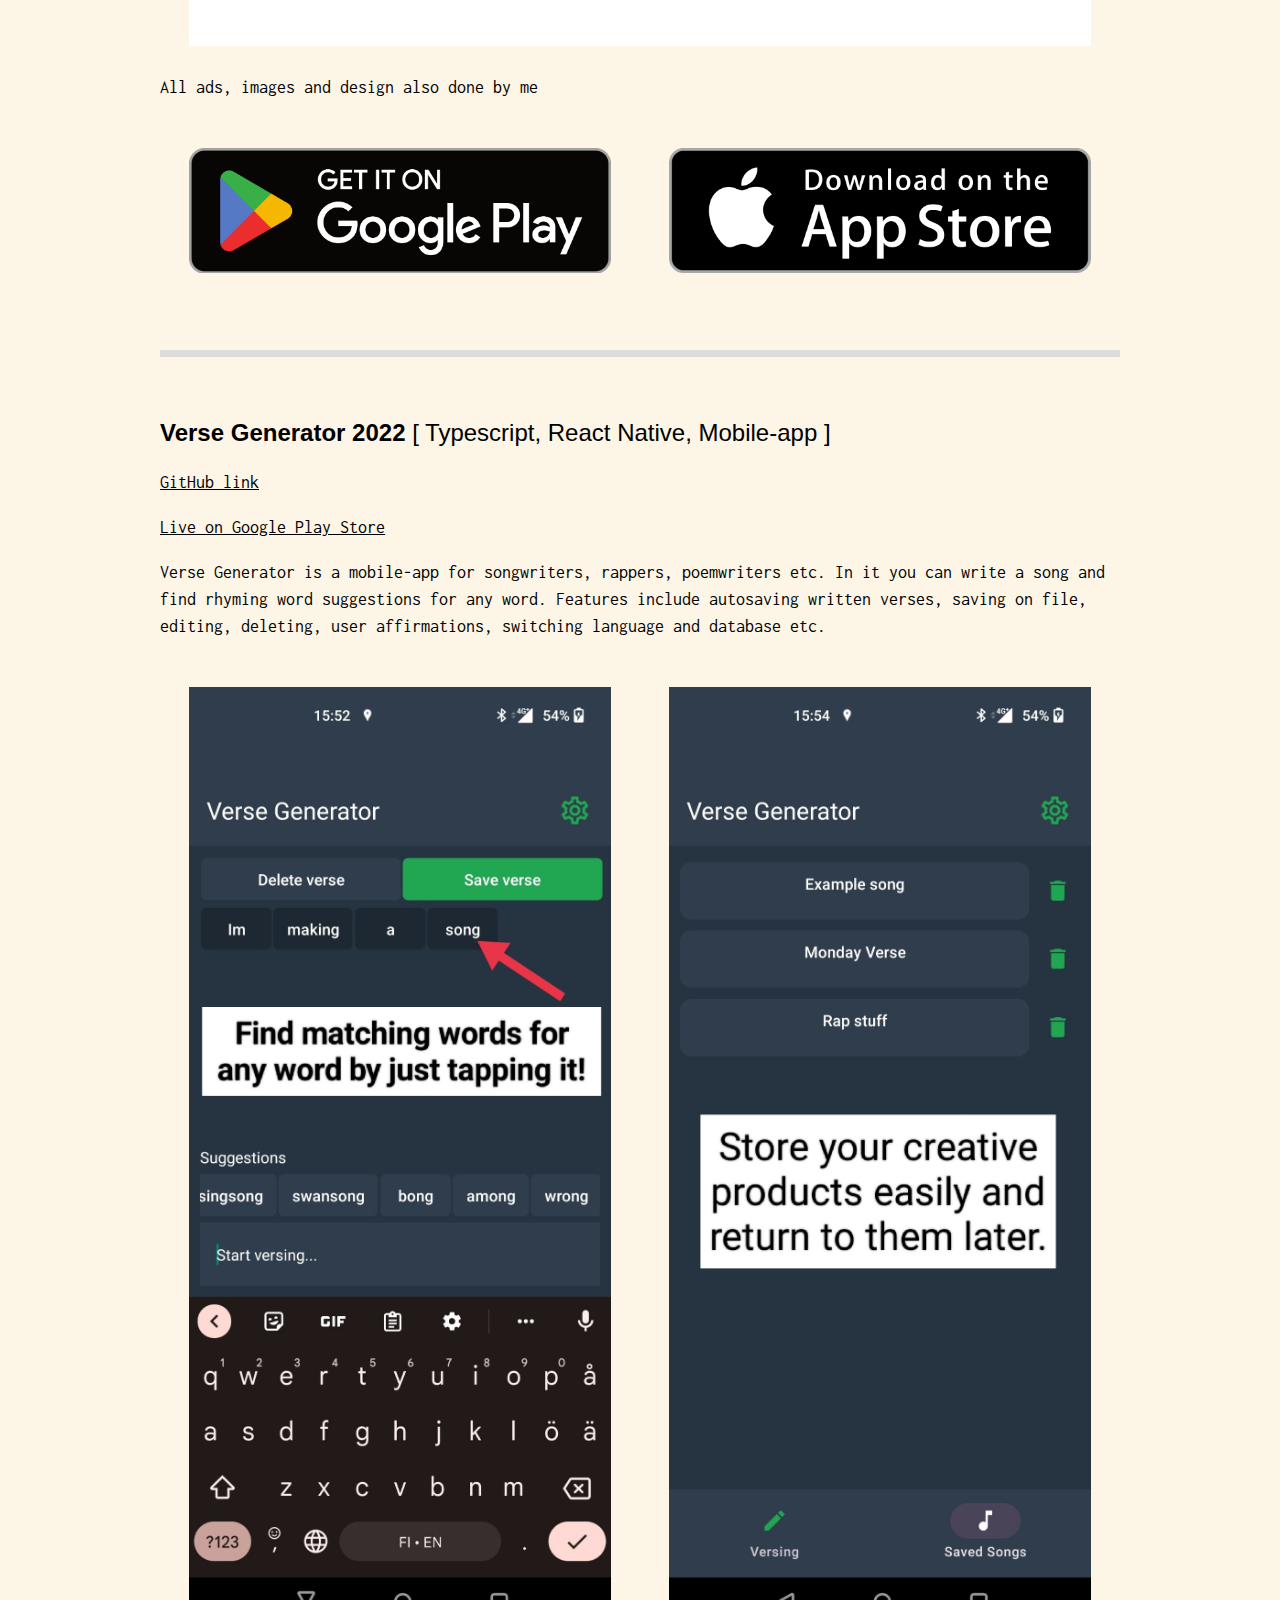
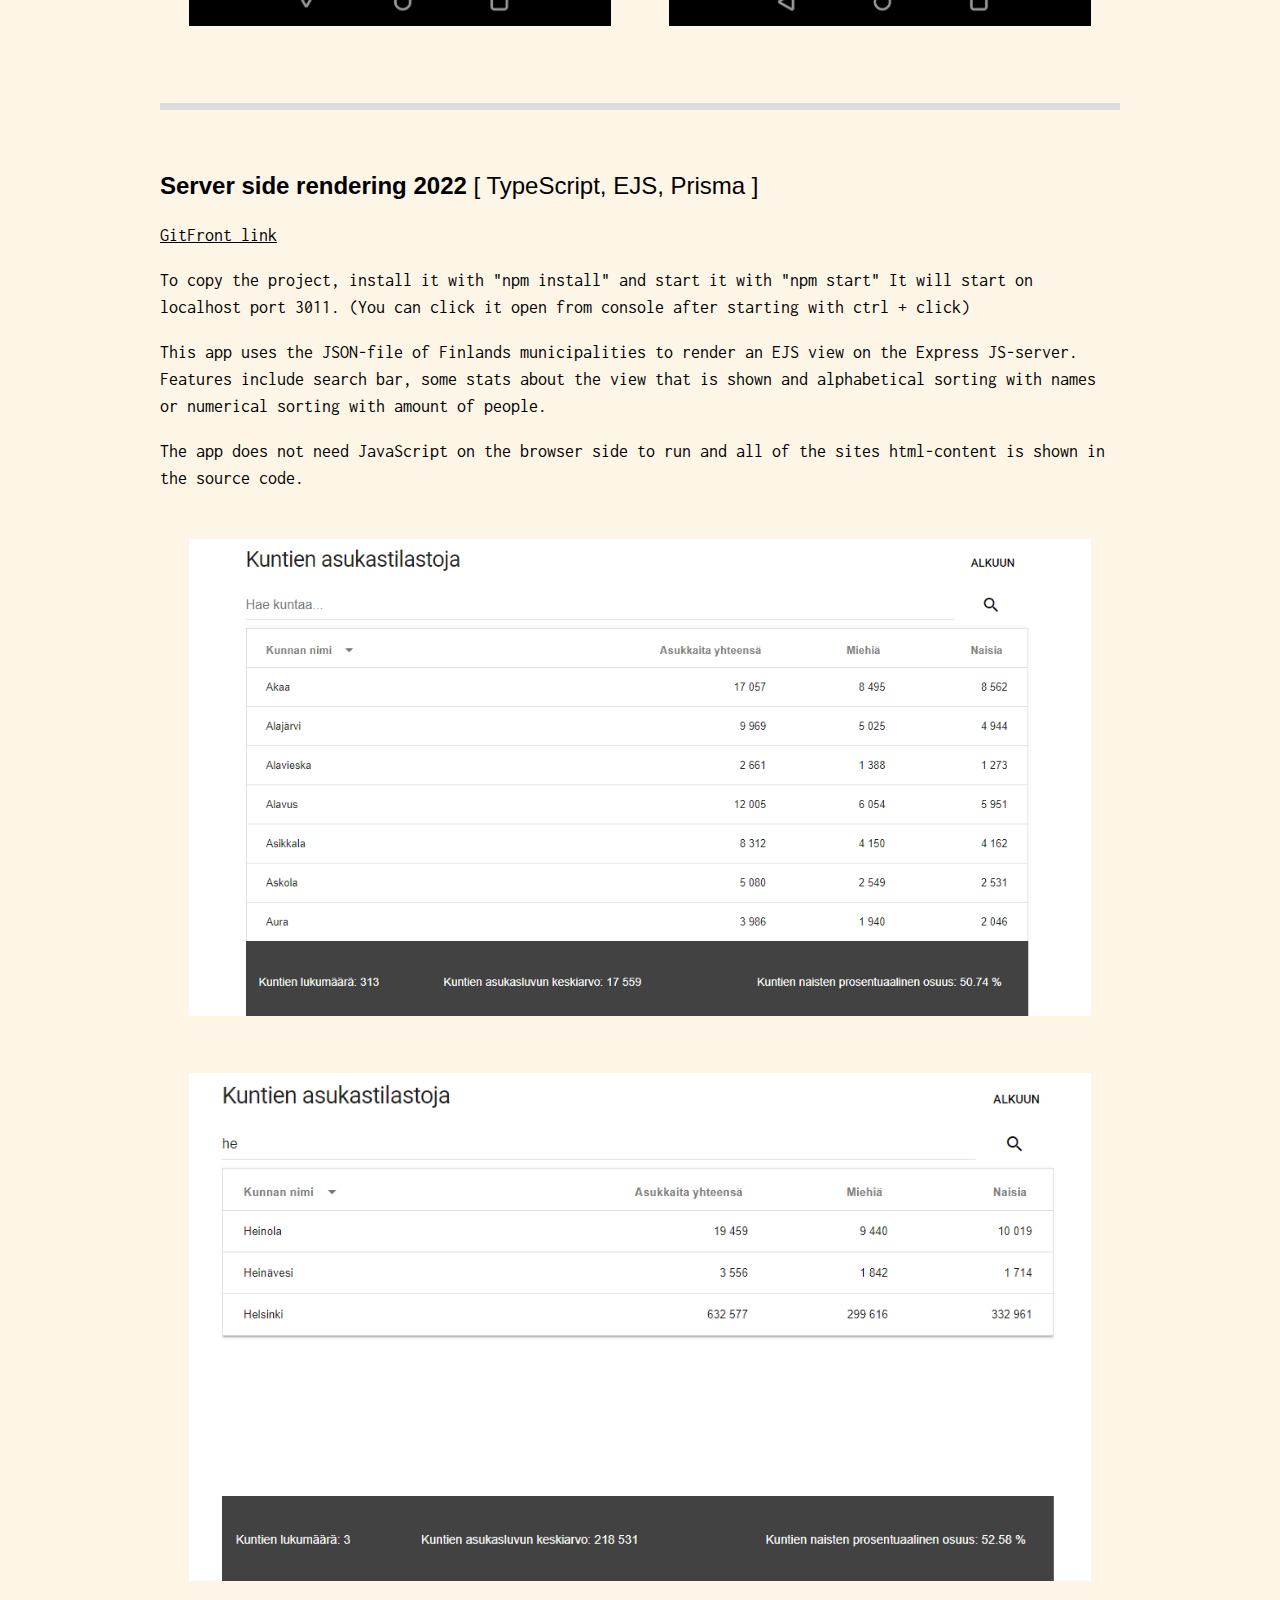
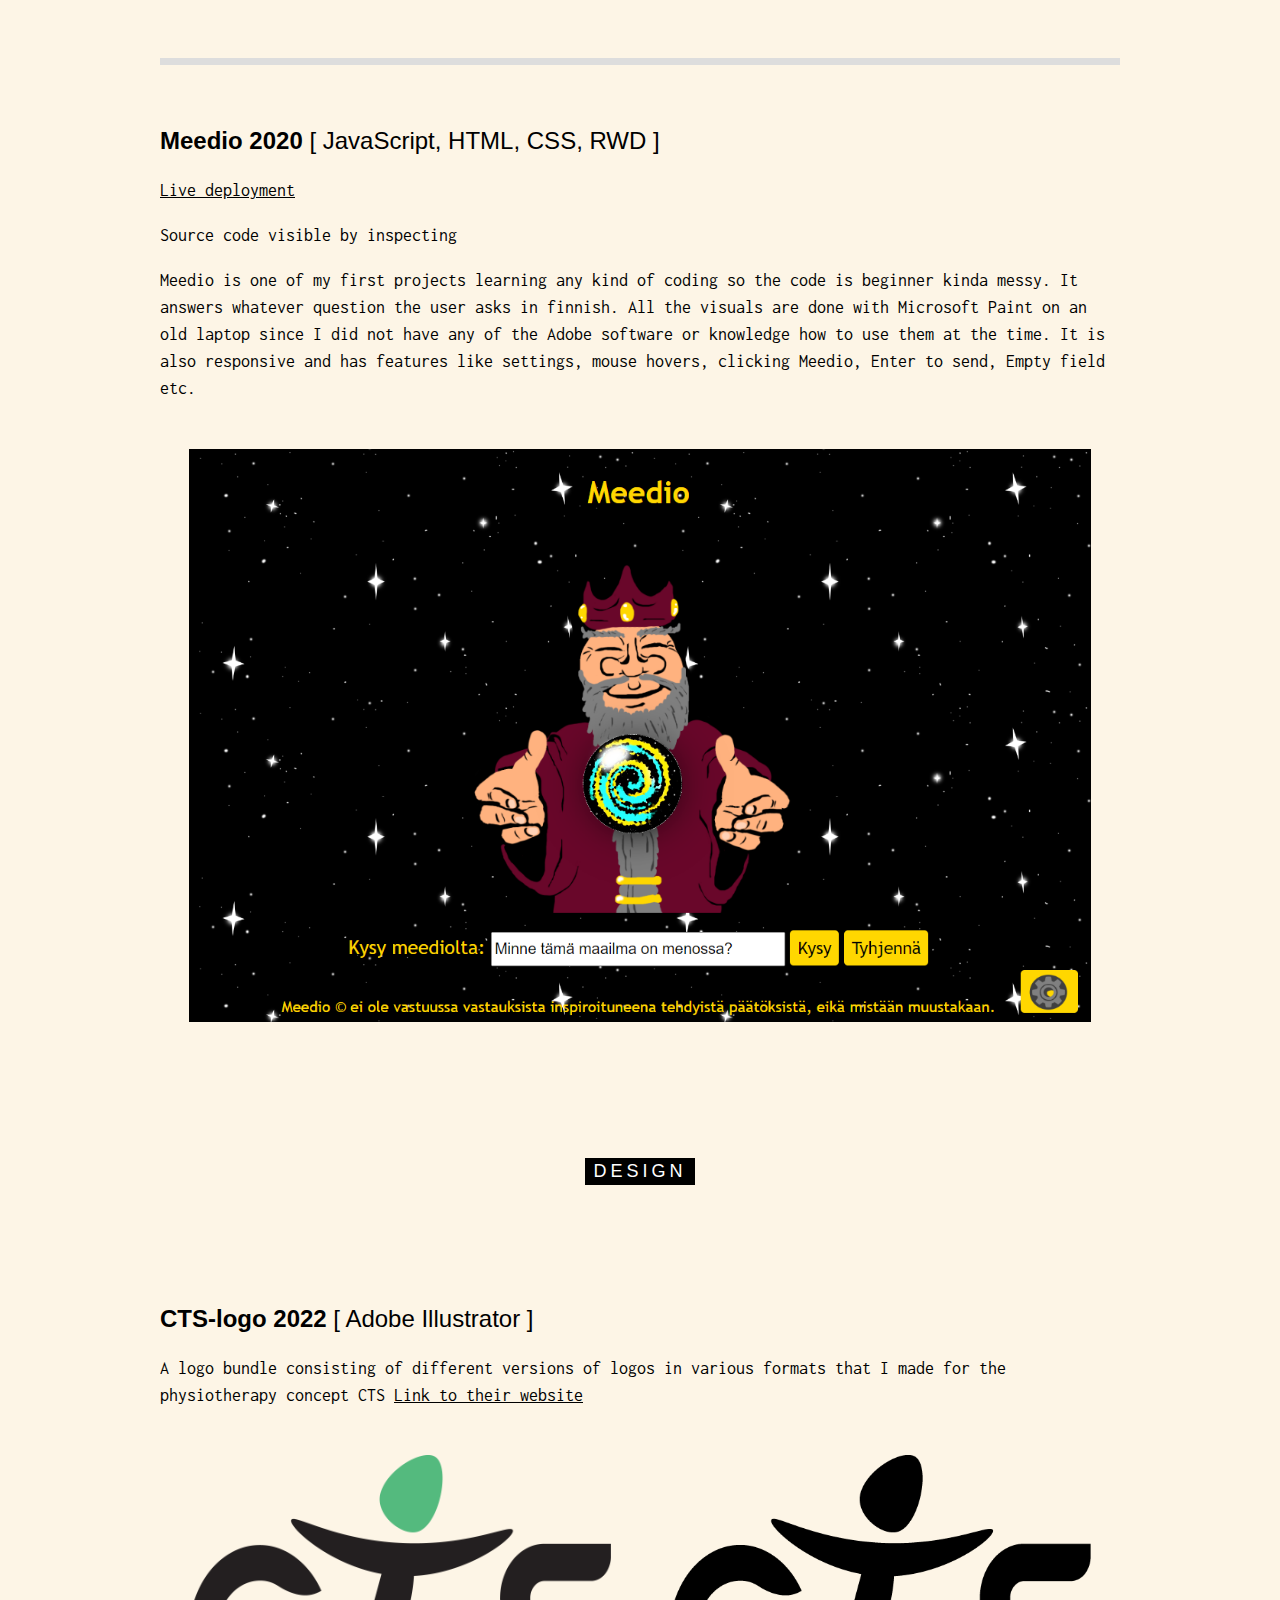
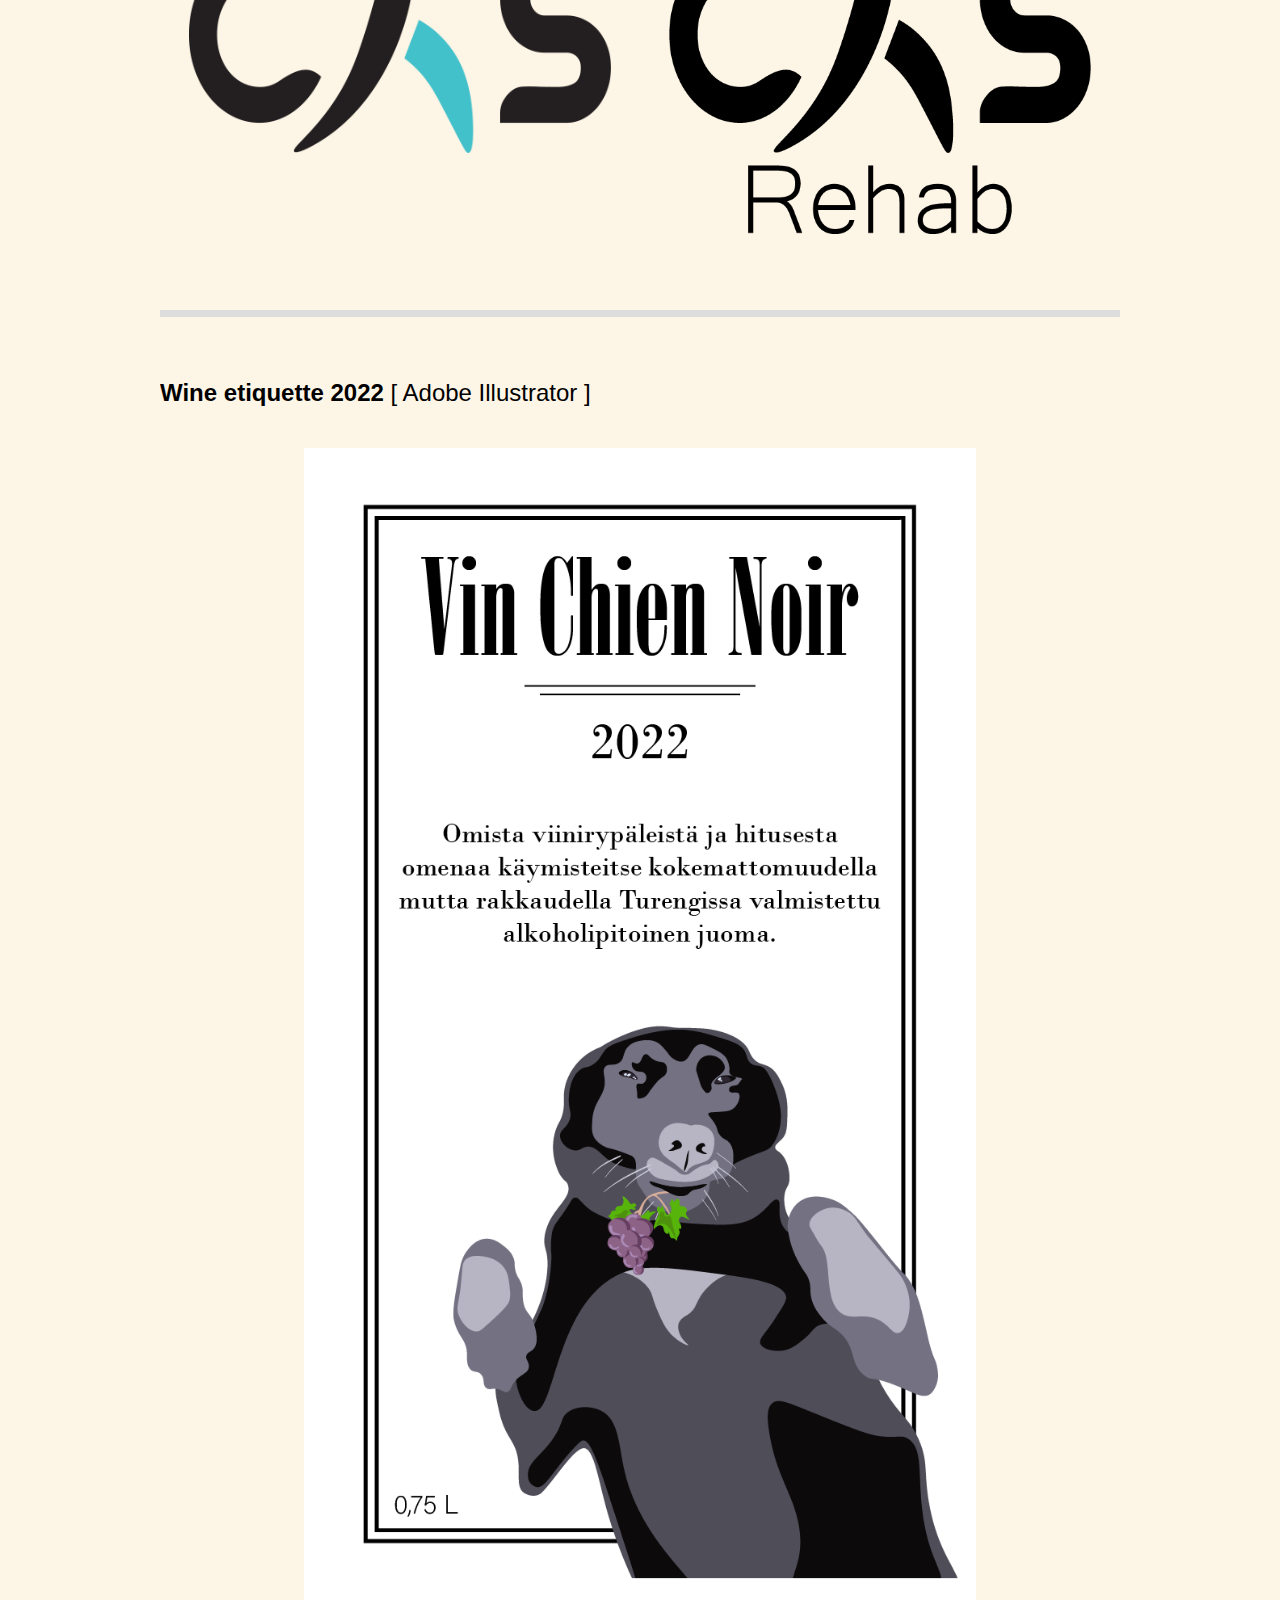
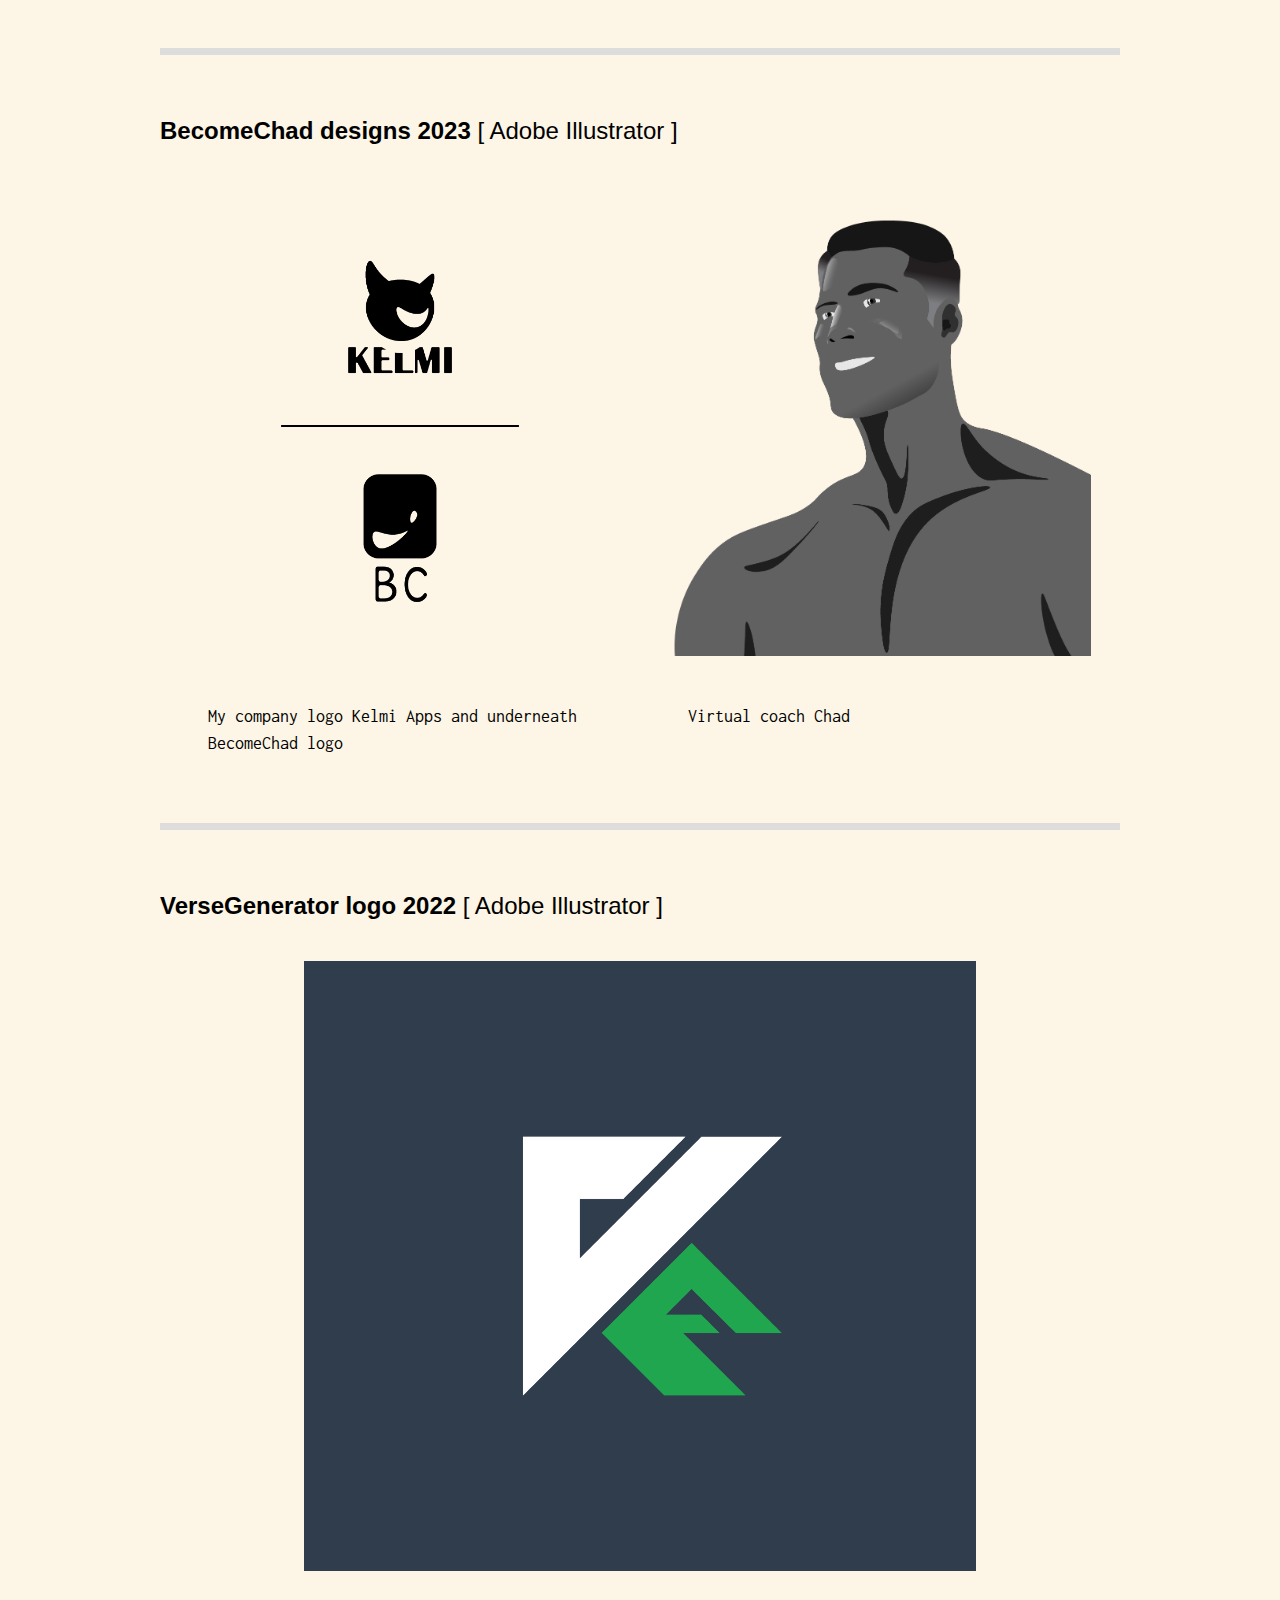
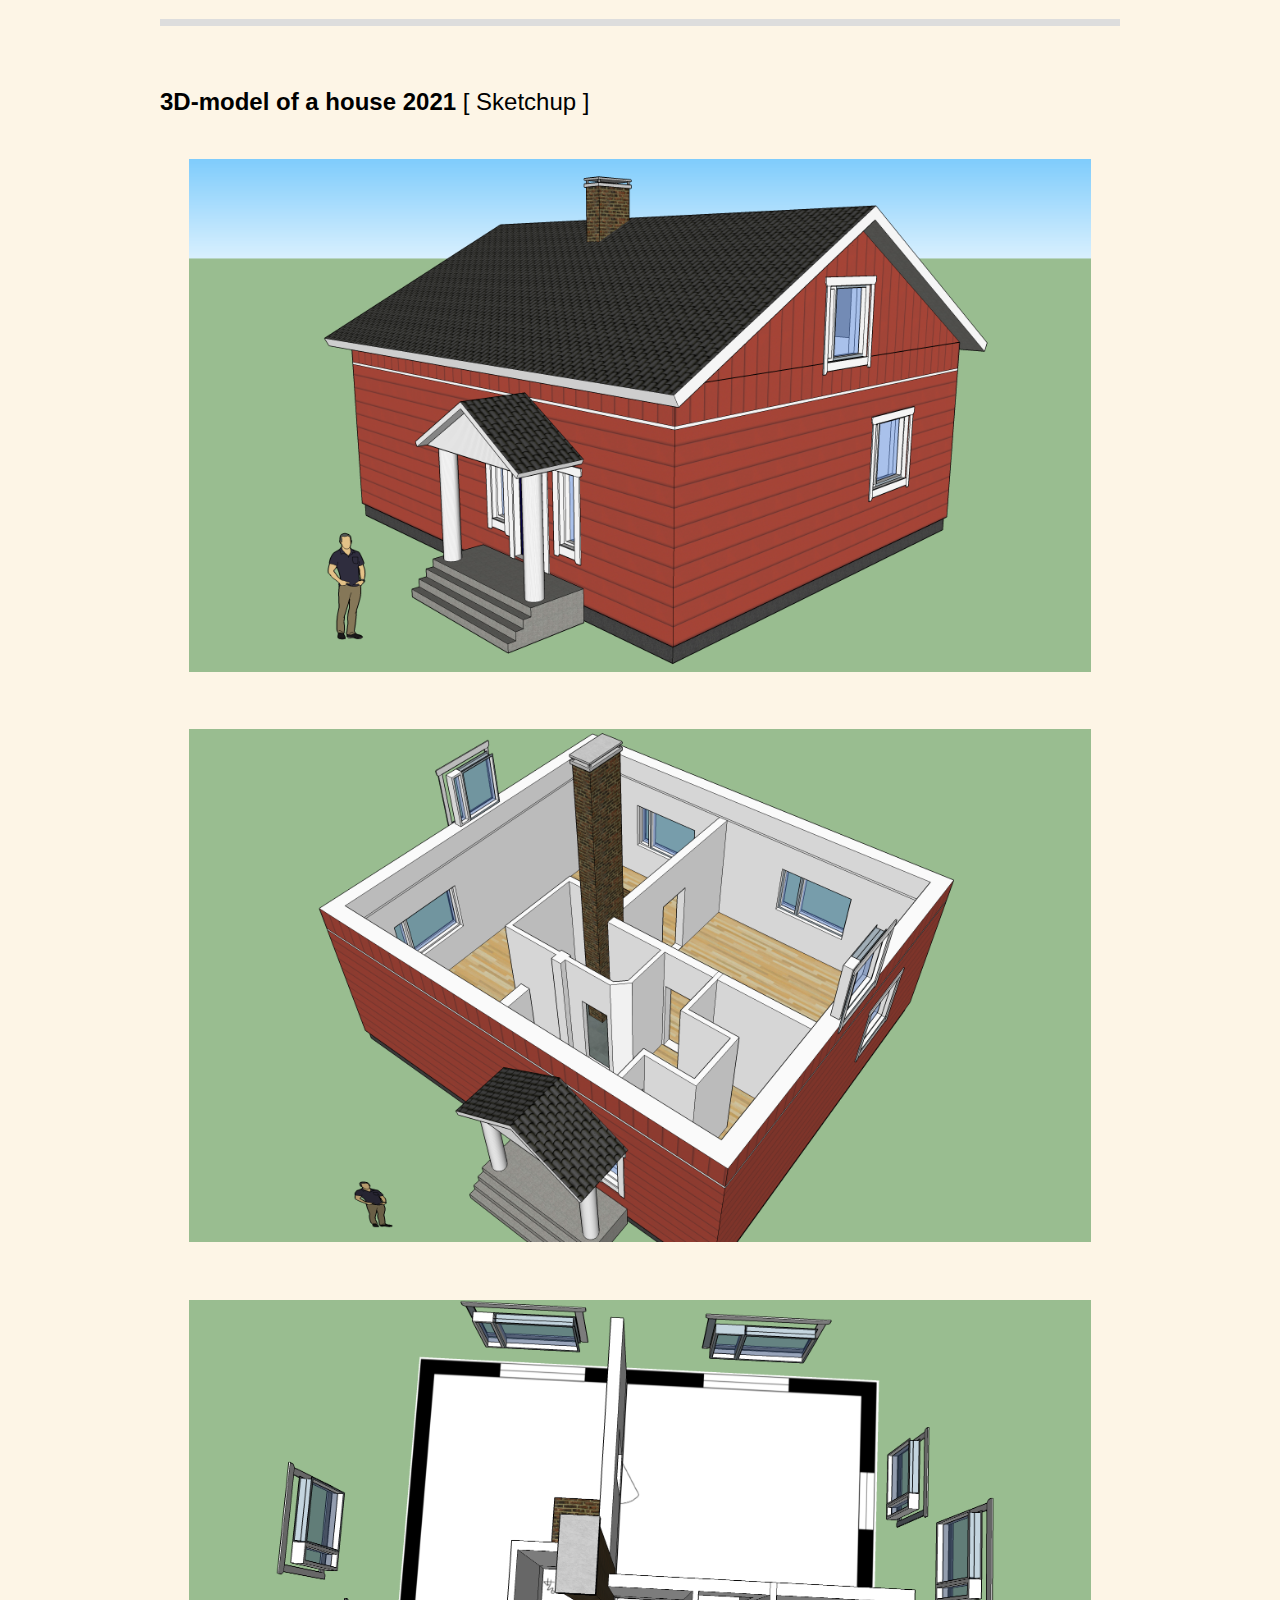
==== commit ec761377: "added app store link" ====
--- a/index.html
+++ b/index.html
@@ -167,13 +167,12 @@
         <div class="gallery">
           <img class="imageFull" src="./images/openai_ss.png" onclick="onClick(this)">
         </div>
-        <p>Coming soon to Apple App Store. Live on Google Play: <a href="https://play.google.com/store/apps/details?id=com.kelmiapps.BecomeChadPro">Store link</a></p>
+        <p>Available in app stores. Links in article below.</p>
       </div>
 
     <!--BecomeChad-->
     <div class="article" >
       <h3><b>BecomeChad 2023</b> [ React, TypeScript, Mobile-app ]</h3>
-      <p>Coming soon to Apple App Store.</p>
       <p>BecomeChad is a self-improvement application that makes your life into a video game.
         You choose what you want to improve and your virtual coach gives you quests ranging from fitness exercises to habit, mind, and social improvement tasks. 
       </p>
@@ -186,6 +185,7 @@
       </p>
       <div class="gallery">
         <a target="_blank" href="https://play.google.com/store/apps/details?id=com.kelmiapps.BecomeChadPro"><img class="imageHalf" src="./images/play_store.png"></a>
+        <a target="_blank" href="https://apps.apple.com/fi/app/becomechad-pro/id1670871109?l=fi"><img class="imageHalf" src="./images/app_store.png"></a>
       </div>
     </div>
   <!--Verse generator-->
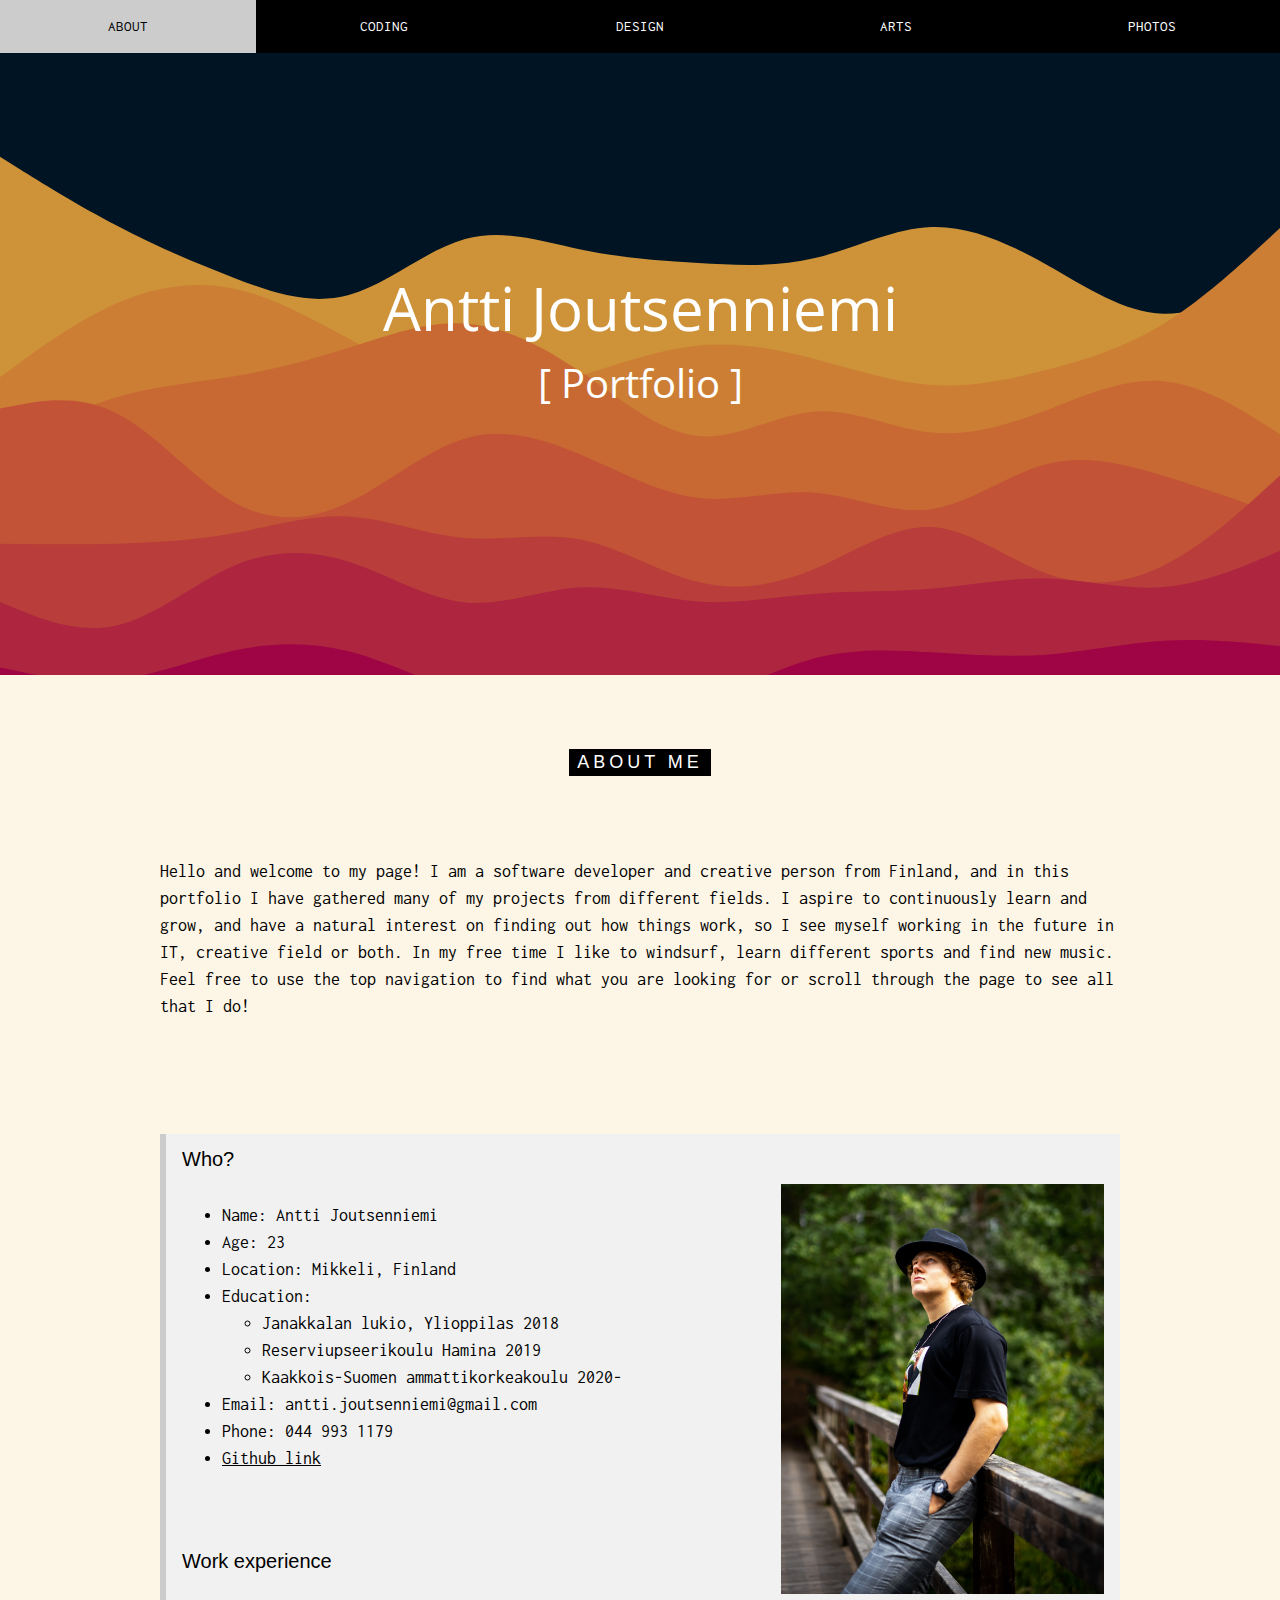
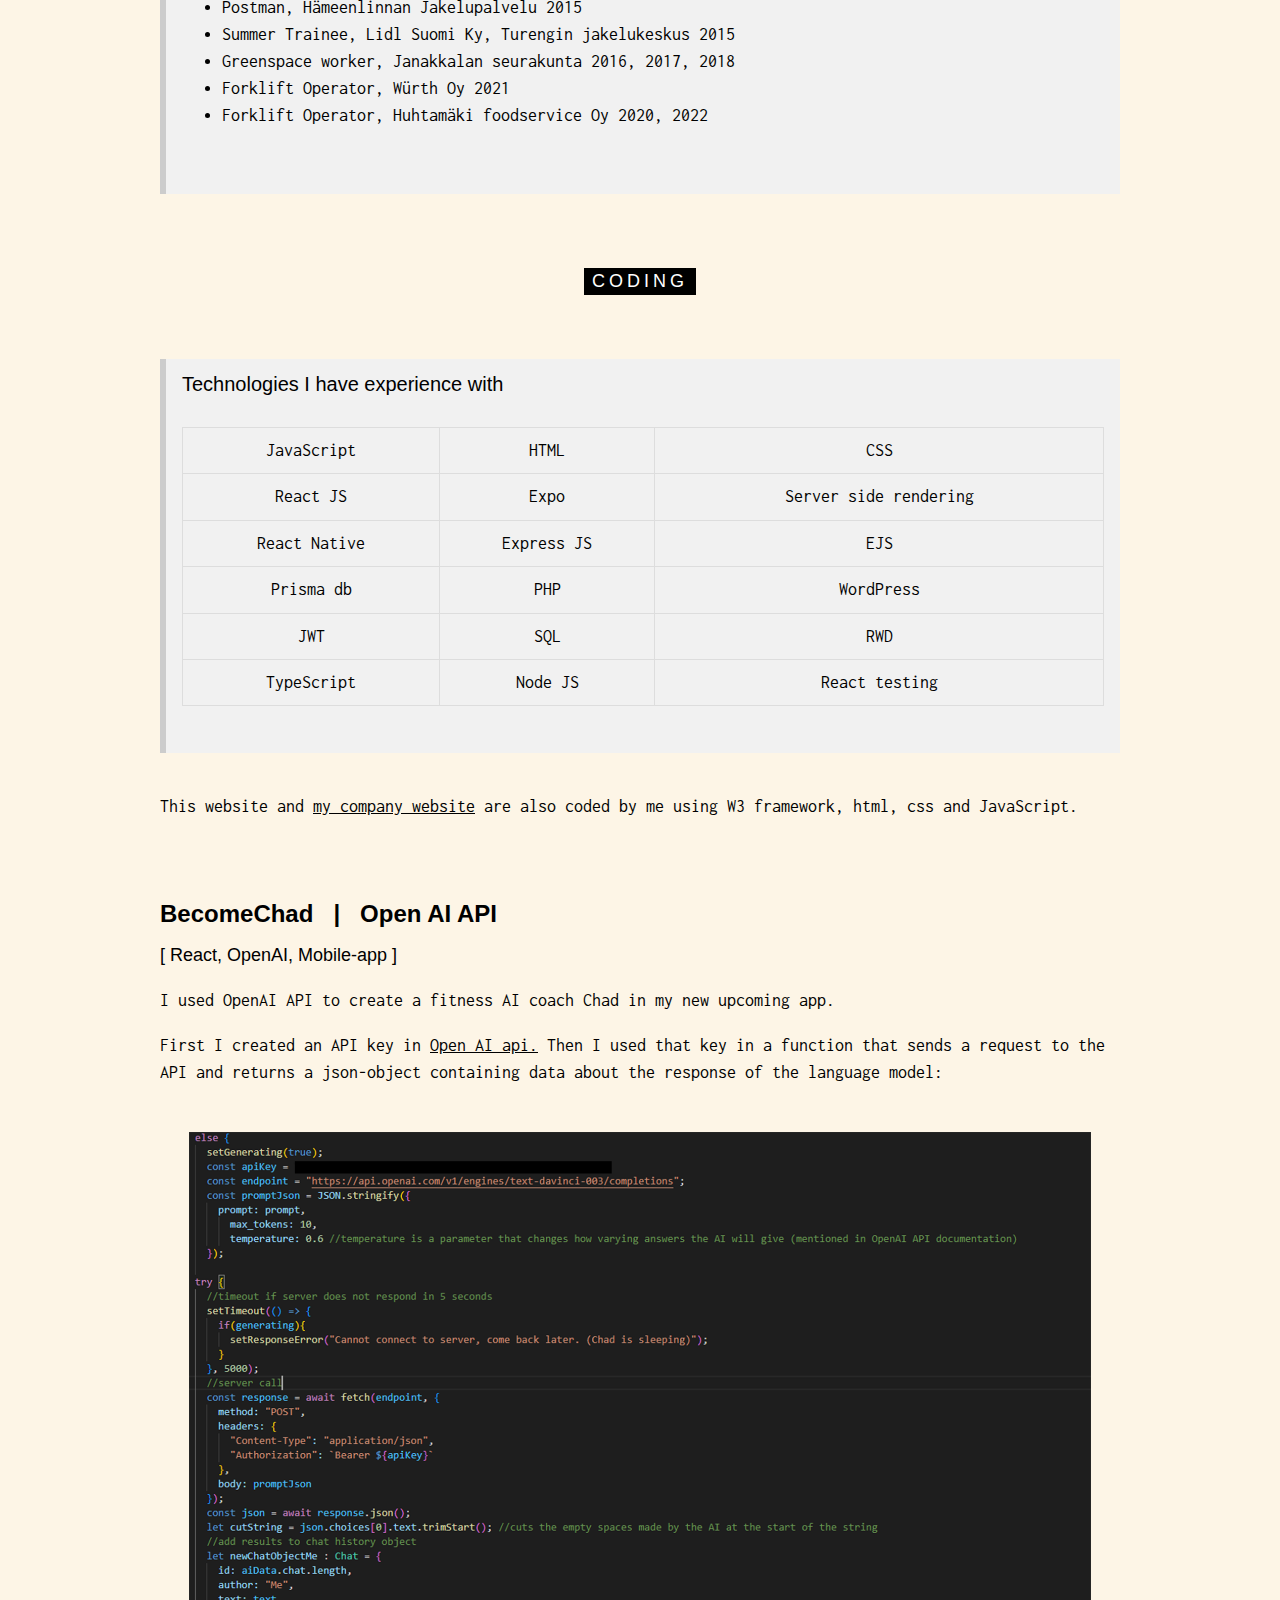
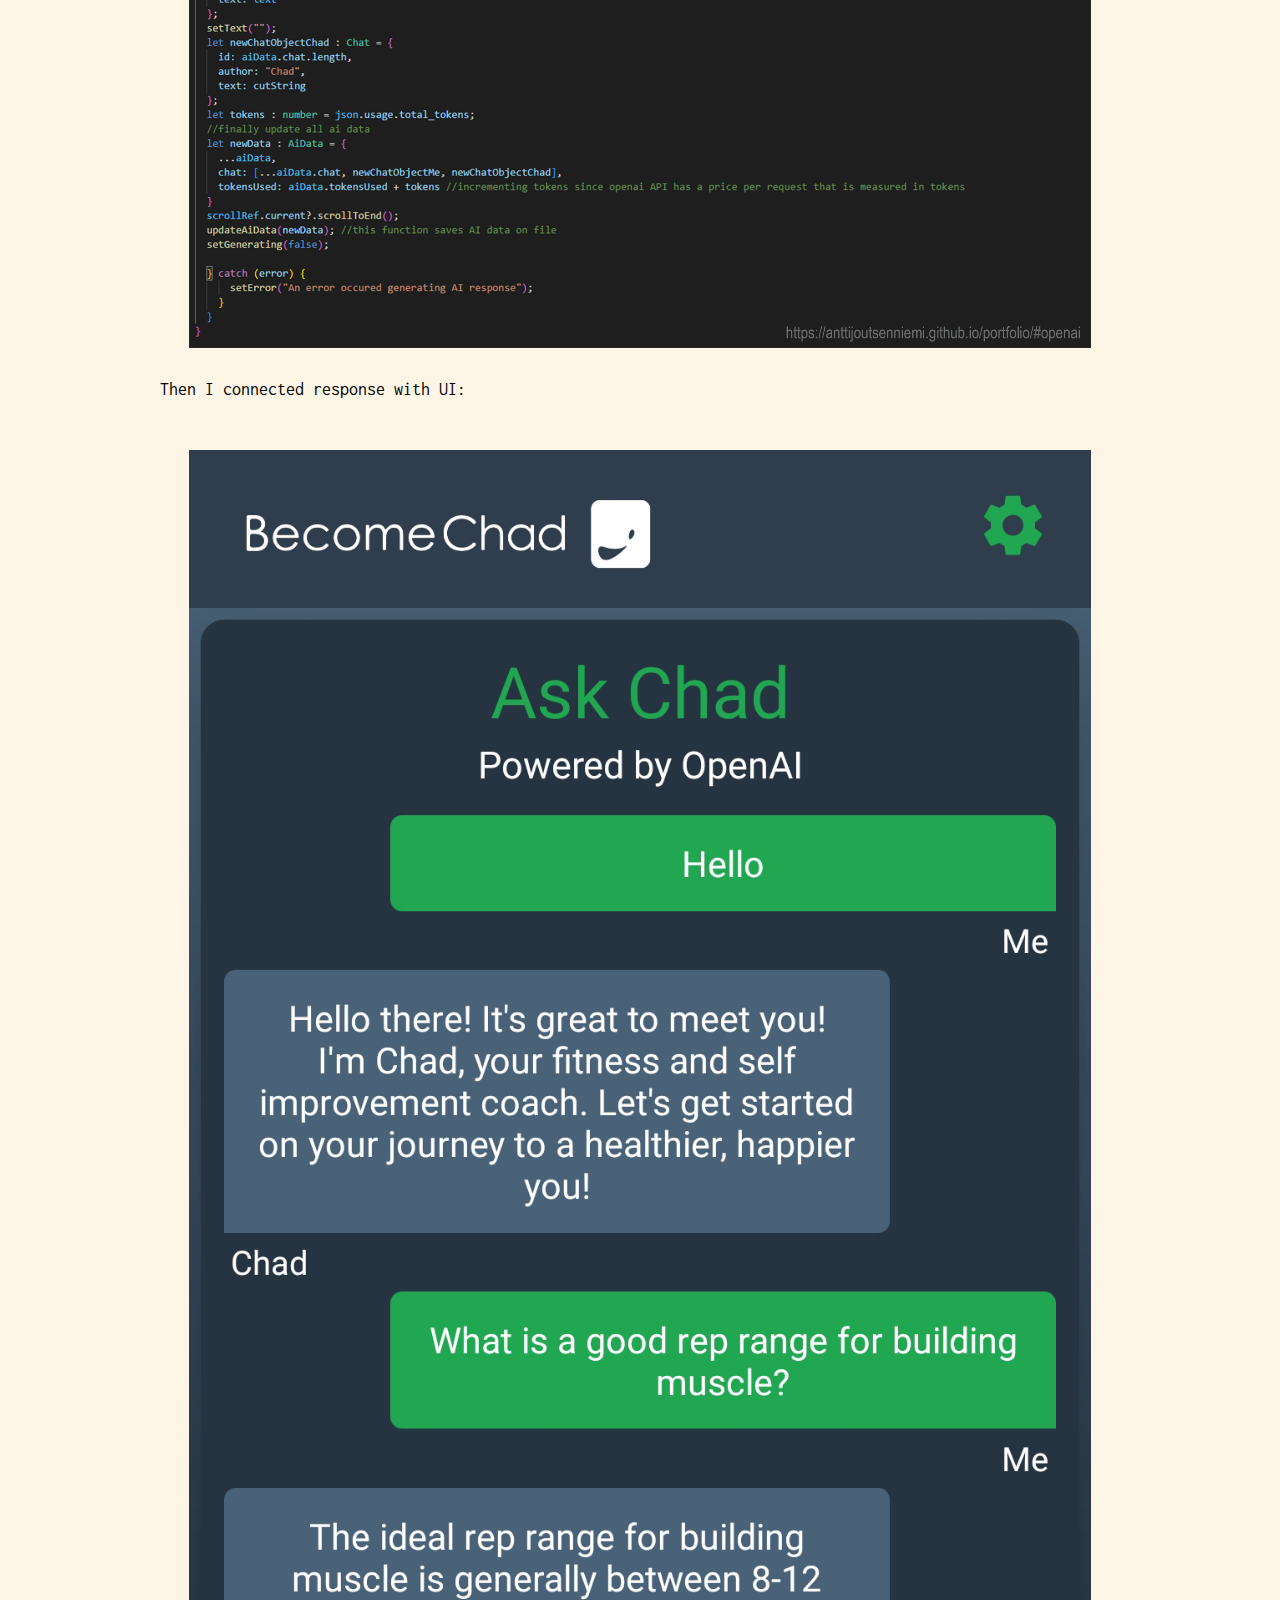
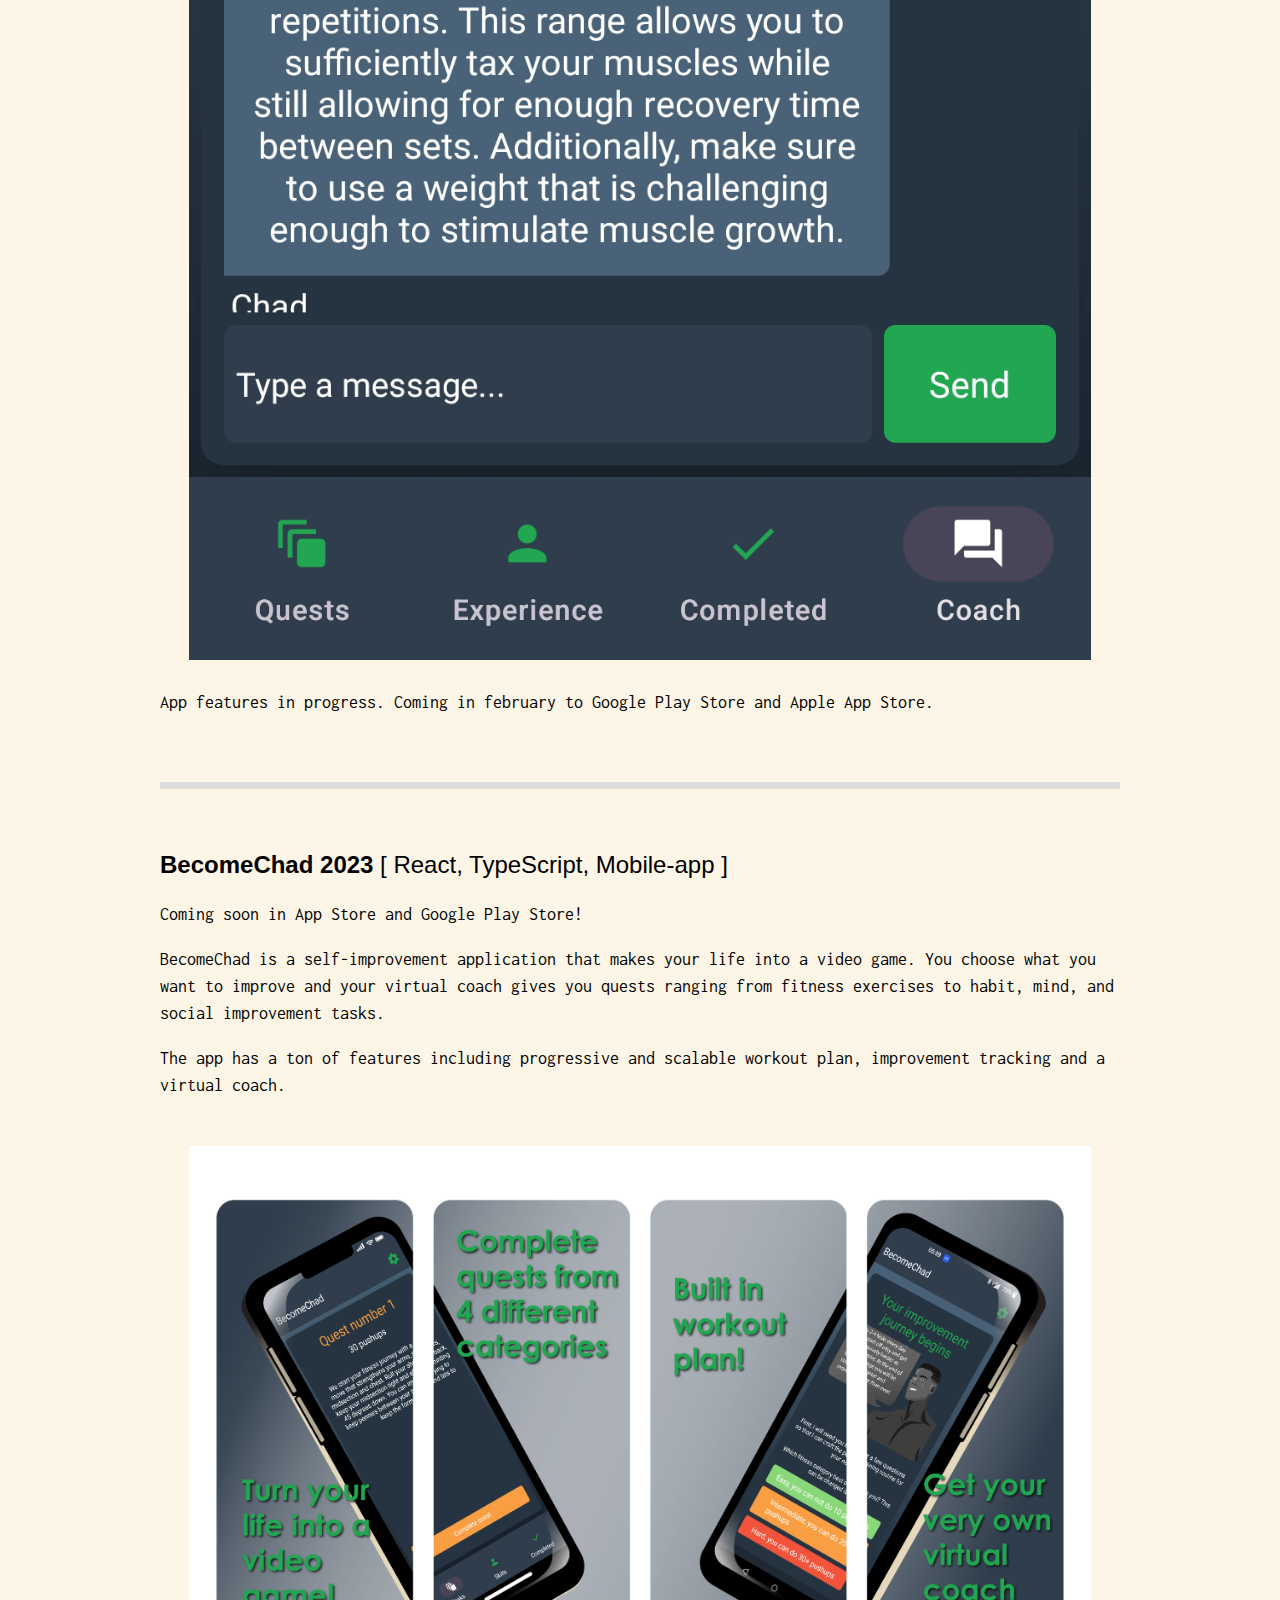
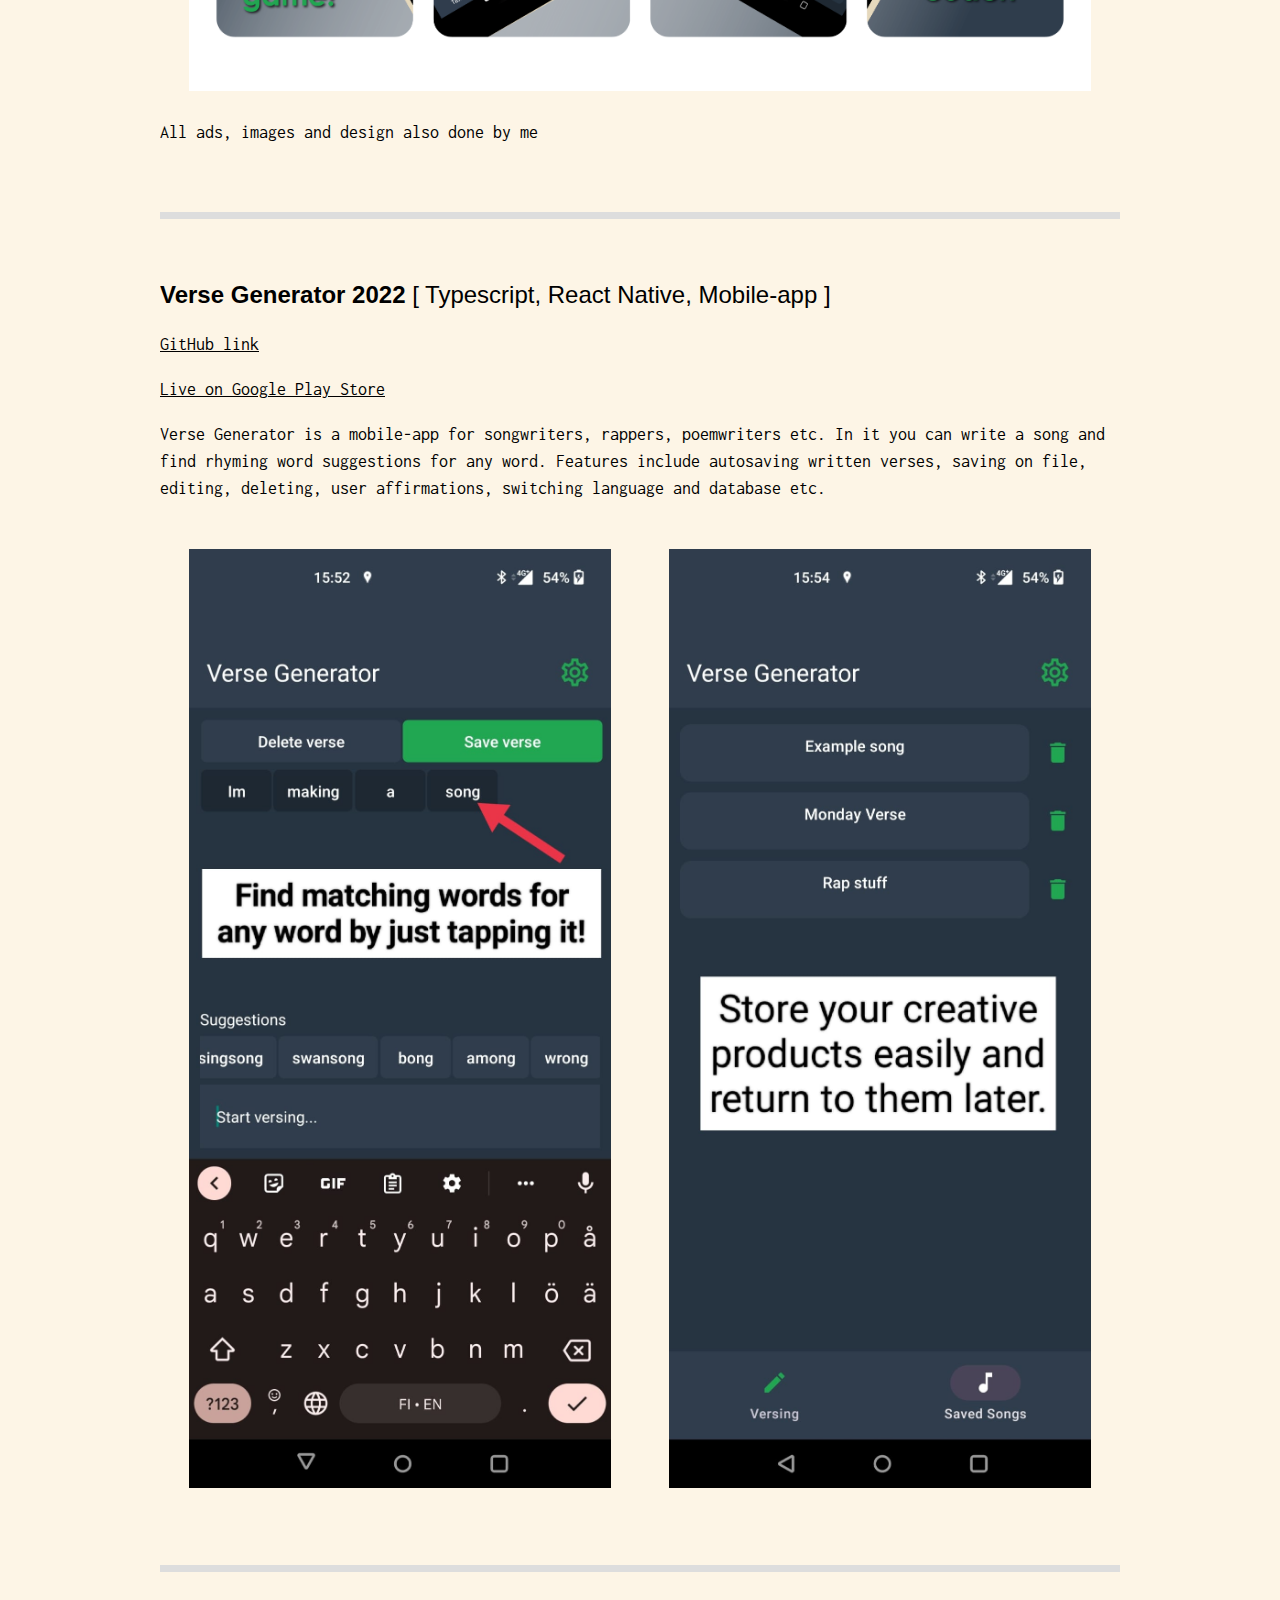
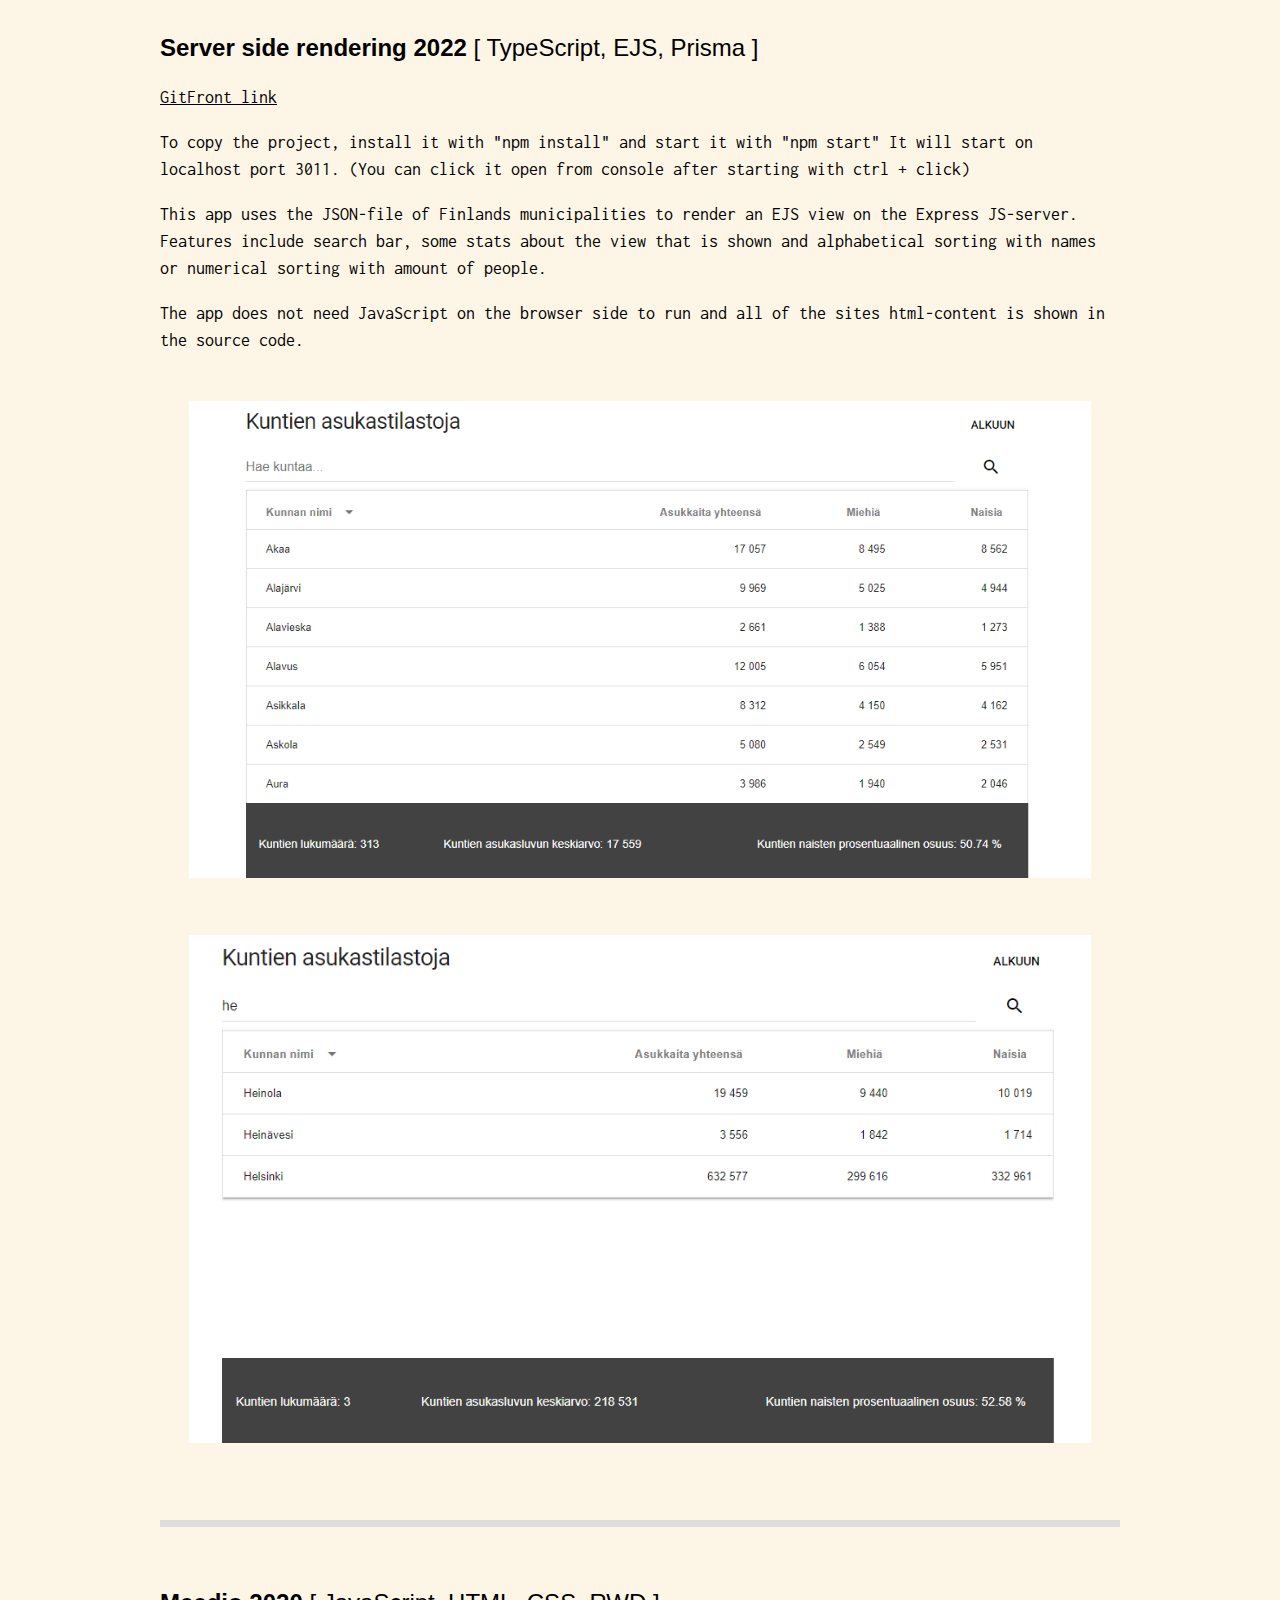
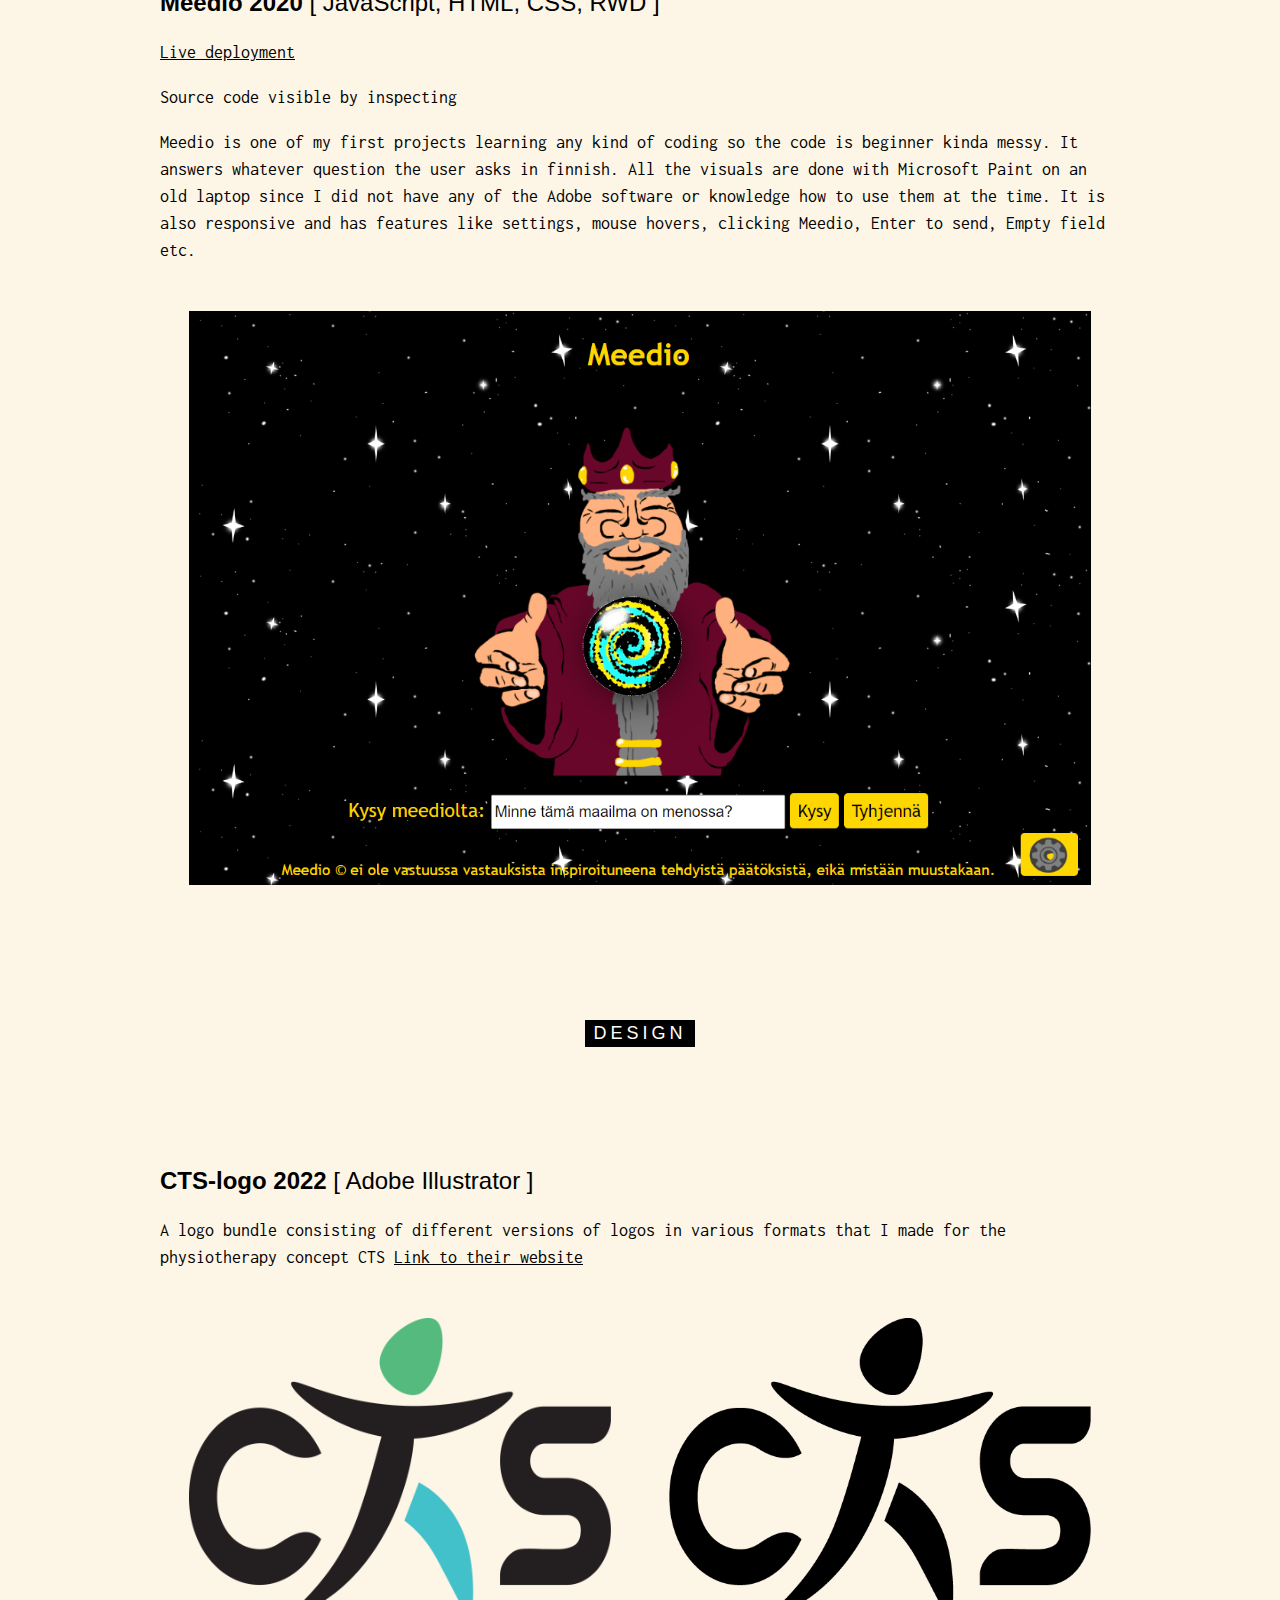
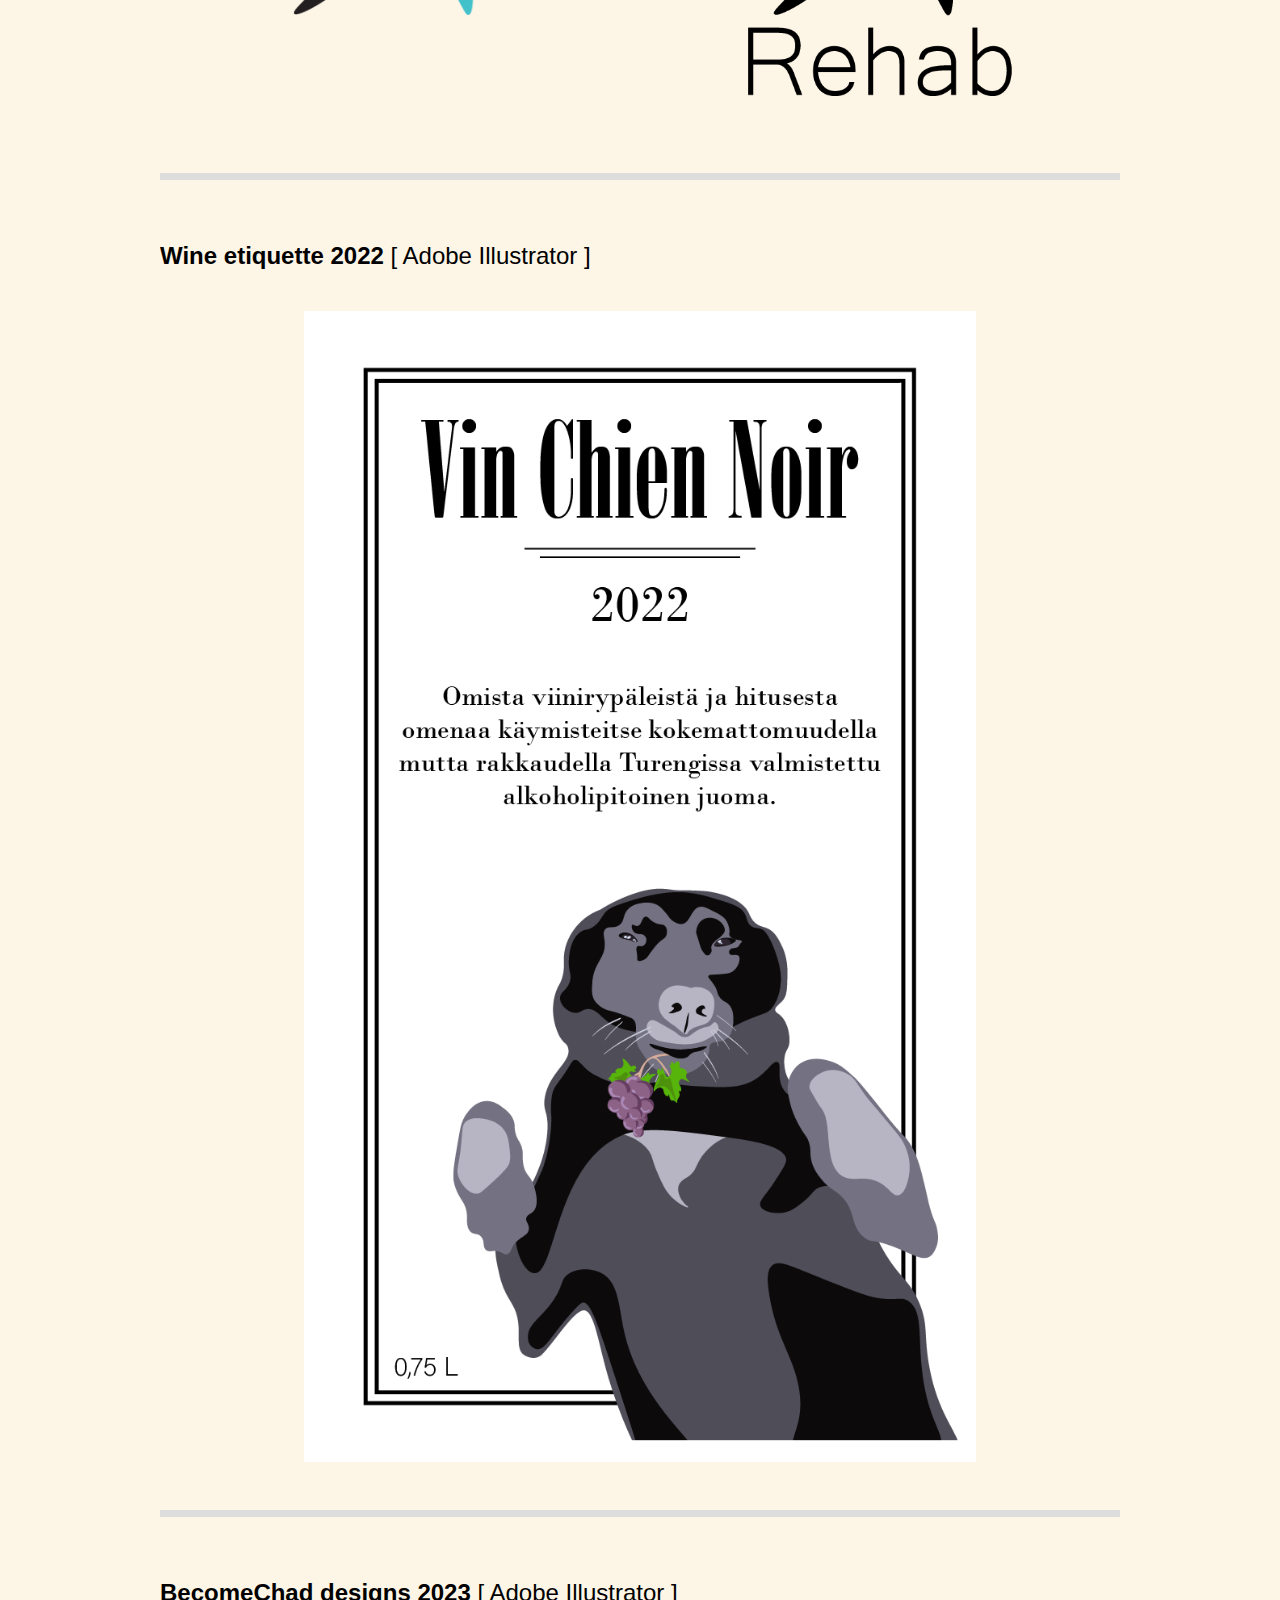
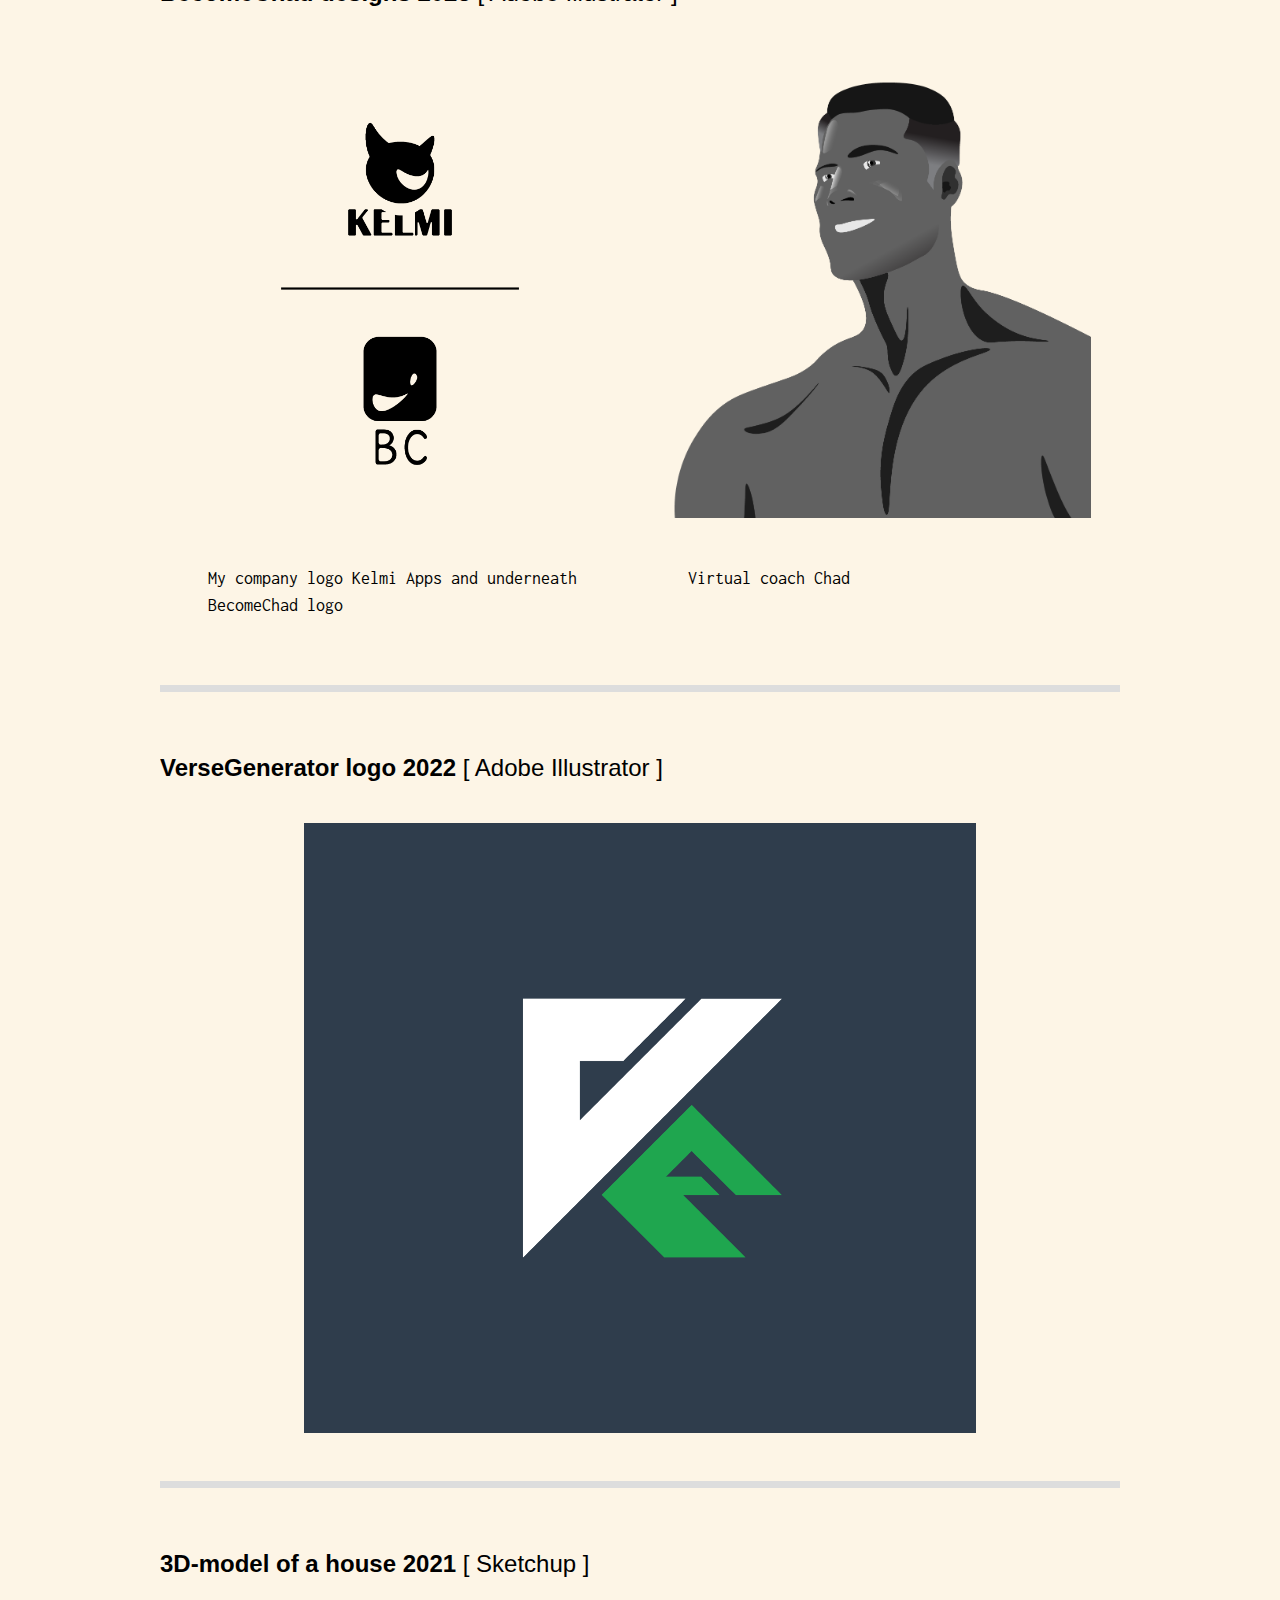
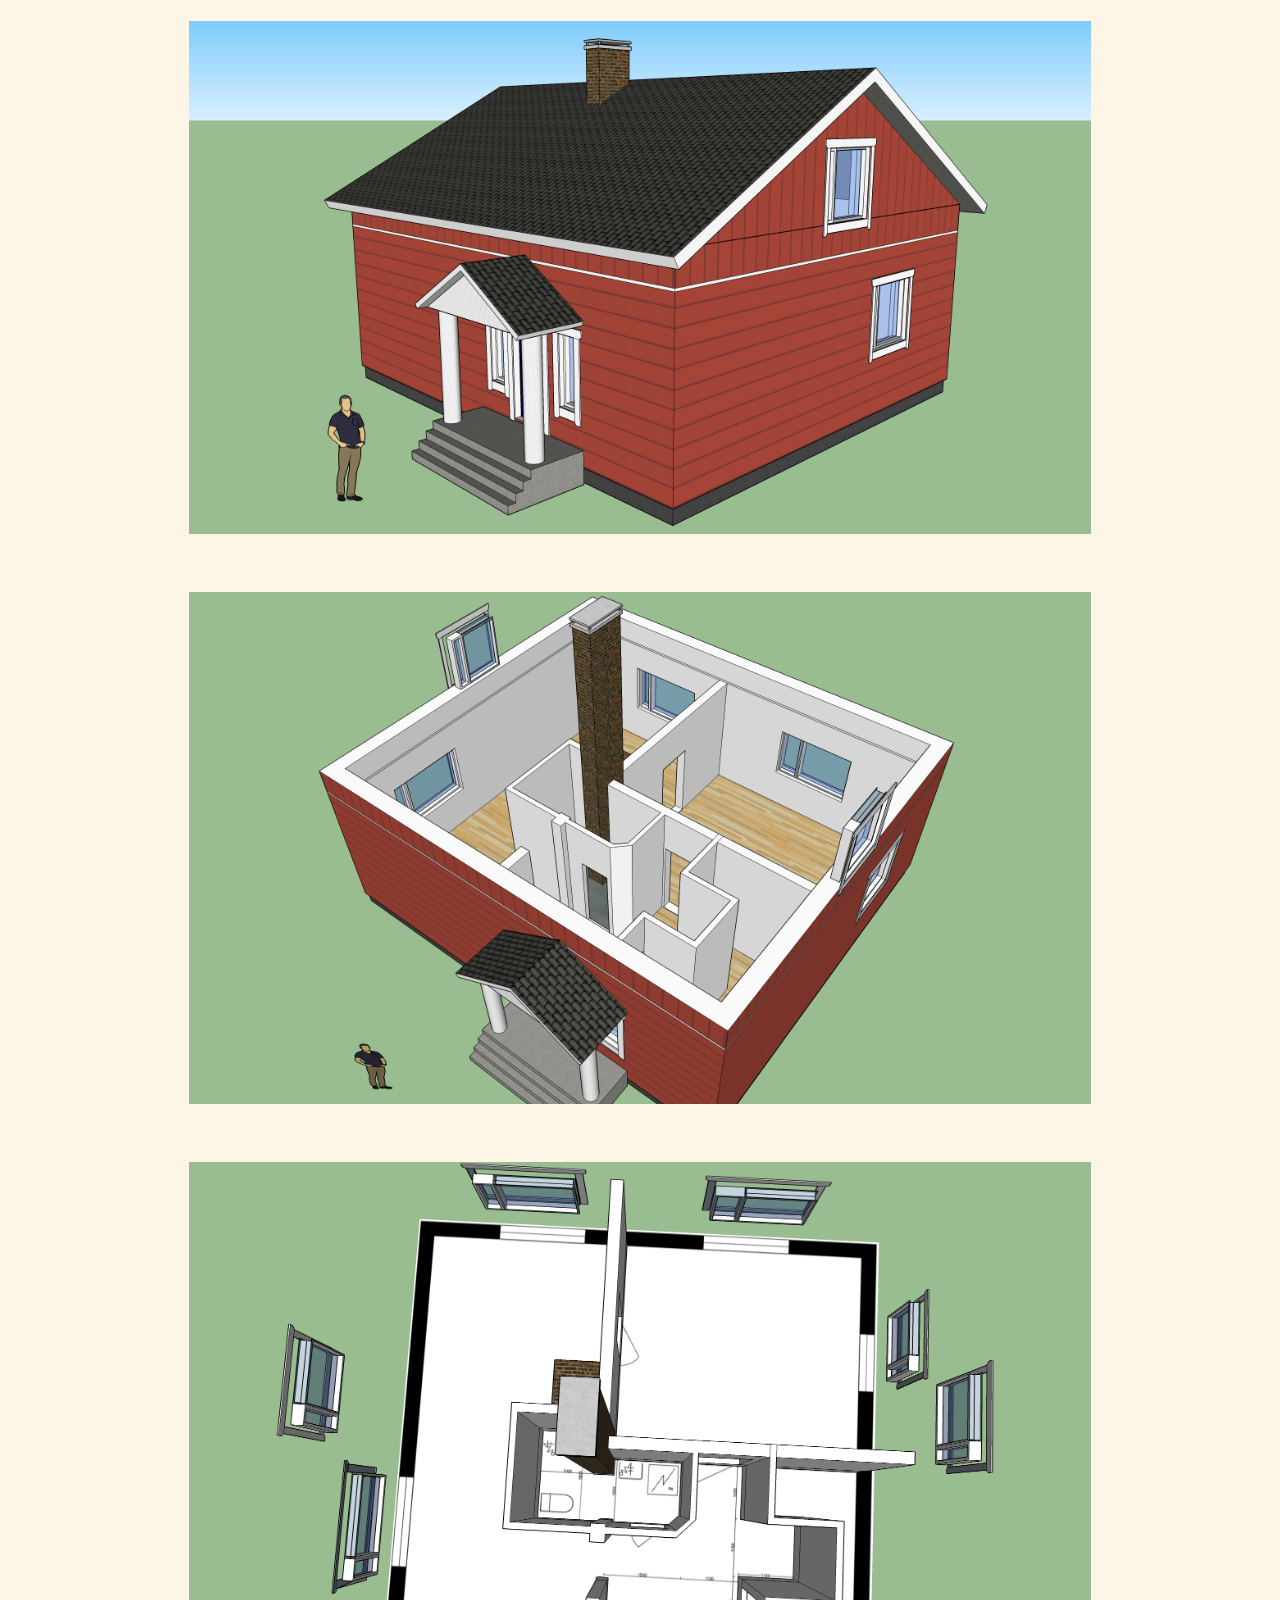
==== commit 0b7a81bd: "added google index" ====
--- a/index.html
+++ b/index.html
@@ -3,6 +3,7 @@
 <head>
 <title>Antti Joutsenniemi</title>
 <meta charset="UTF-8">
+<meta name="google-site-verification" content="8RSDFZZDOEe2fyfYpq4fkwpB7xDhkJ-j3XJJpMpWgYQ" />
 <meta name="viewport" content="width=device-width, initial-scale=1">
 <link rel="stylesheet" href="https://www.w3schools.com/w3css/4/w3.css">
 <link rel="stylesheet" href="https://fonts.googleapis.com/css?family=Inconsolata">
@@ -167,12 +168,13 @@
         <div class="gallery">
           <img class="imageFull" src="./images/openai_ss.png" onclick="onClick(this)">
         </div>
-        <p>Available in app stores. Links in article below.</p>
+        <p>App features in progress. Coming in february to Google Play Store and Apple App Store.</p>
       </div>
 
     <!--BecomeChad-->
     <div class="article" >
       <h3><b>BecomeChad 2023</b> [ React, TypeScript, Mobile-app ]</h3>
+      <p>Coming soon in App Store and Google Play Store!</p>
       <p>BecomeChad is a self-improvement application that makes your life into a video game.
         You choose what you want to improve and your virtual coach gives you quests ranging from fitness exercises to habit, mind, and social improvement tasks. 
       </p>
@@ -183,10 +185,6 @@
       </div>
       <p>All ads, images and design also done by me
       </p>
-      <div class="gallery">
-        <a target="_blank" href="https://play.google.com/store/apps/details?id=com.kelmiapps.BecomeChadPro"><img class="imageHalf" src="./images/play_store.png"></a>
-        <a target="_blank" href="https://apps.apple.com/fi/app/becomechad-pro/id1670871109?l=fi"><img class="imageHalf" src="./images/app_store.png"></a>
-      </div>
     </div>
   <!--Verse generator-->
     <div class="article">
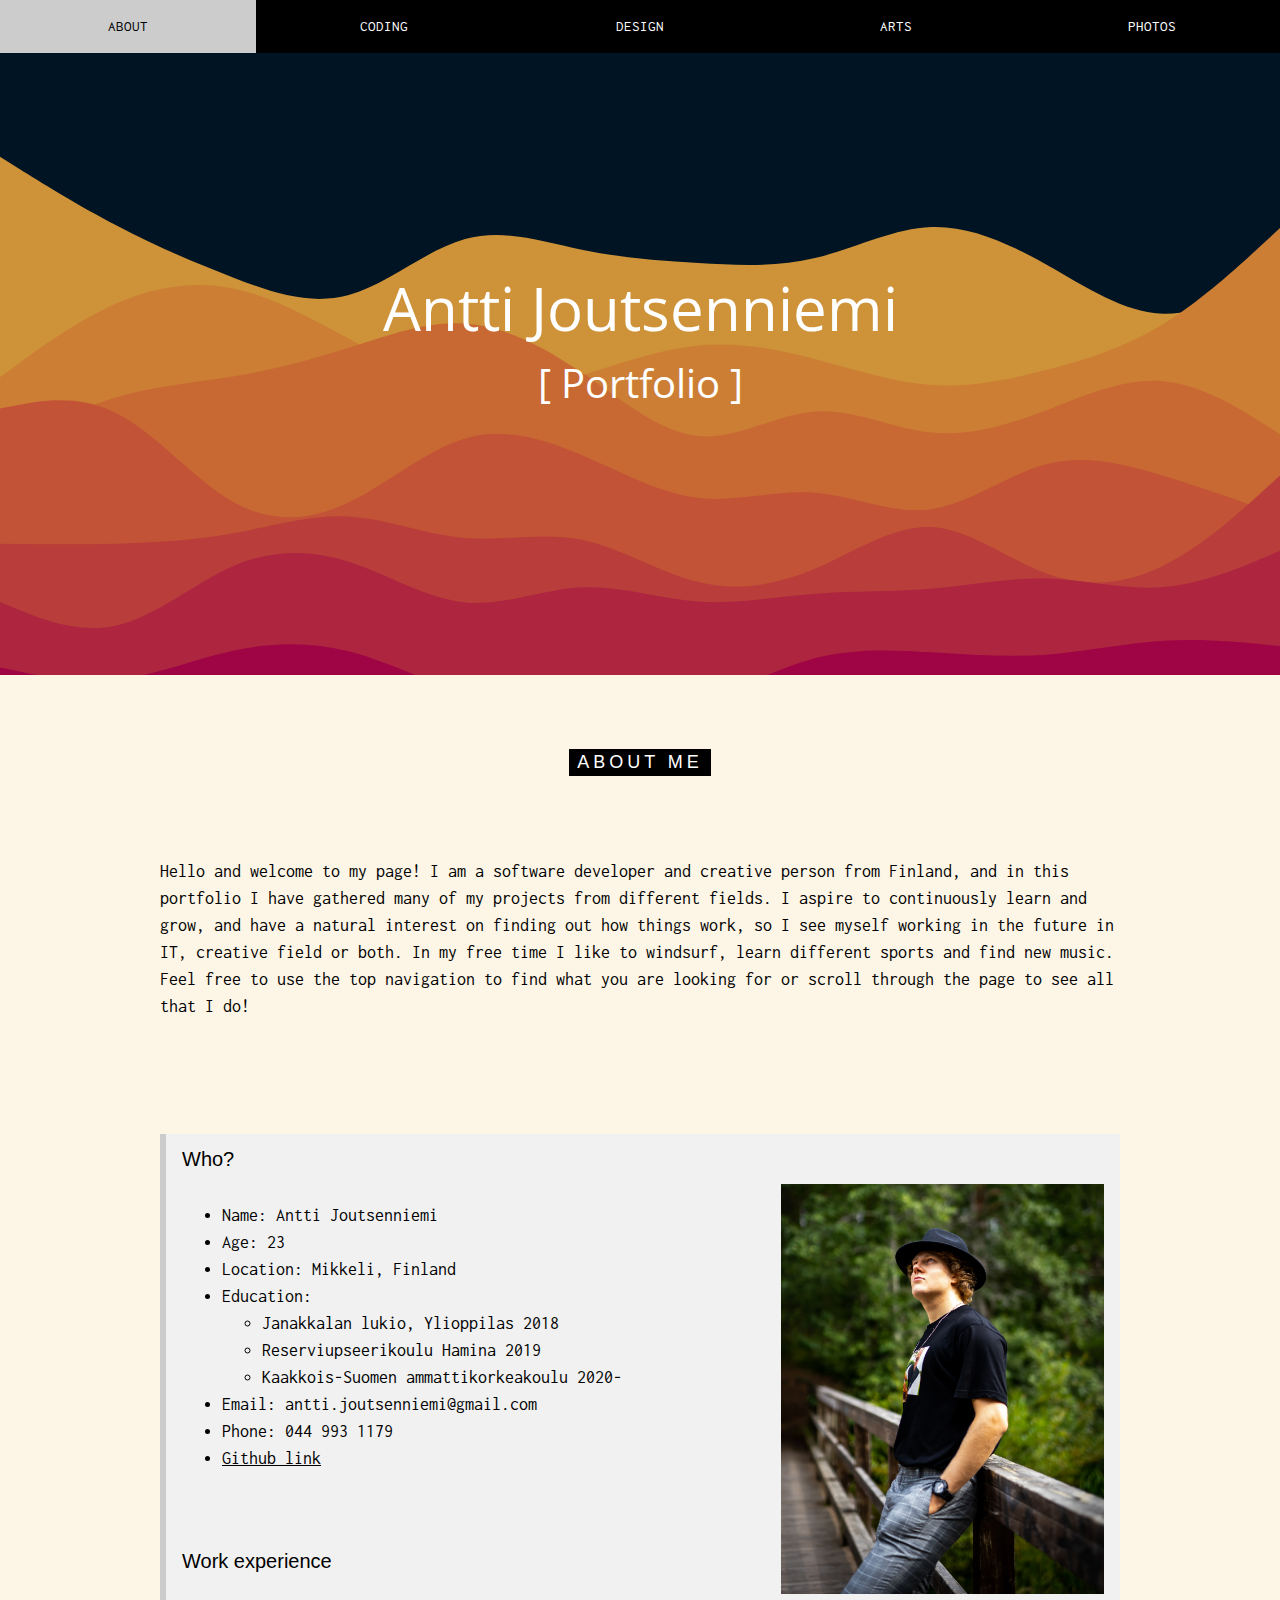
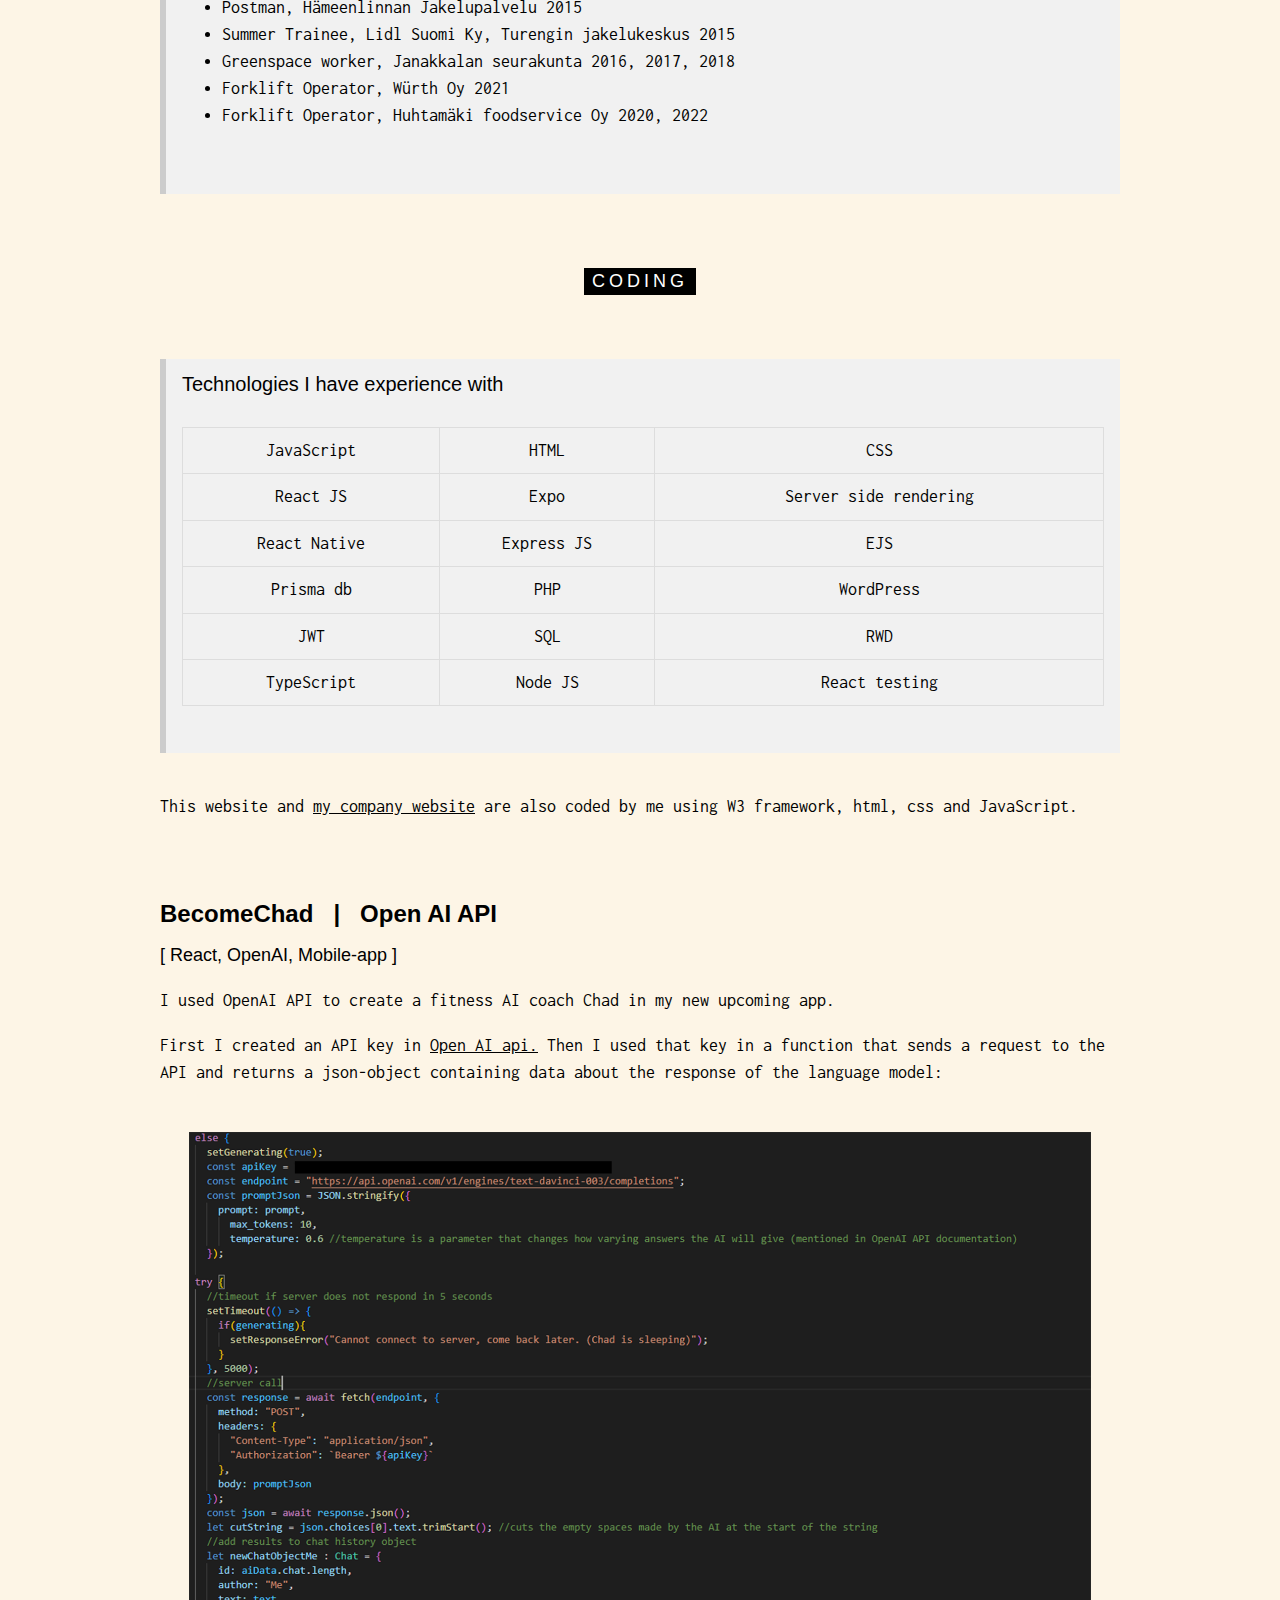
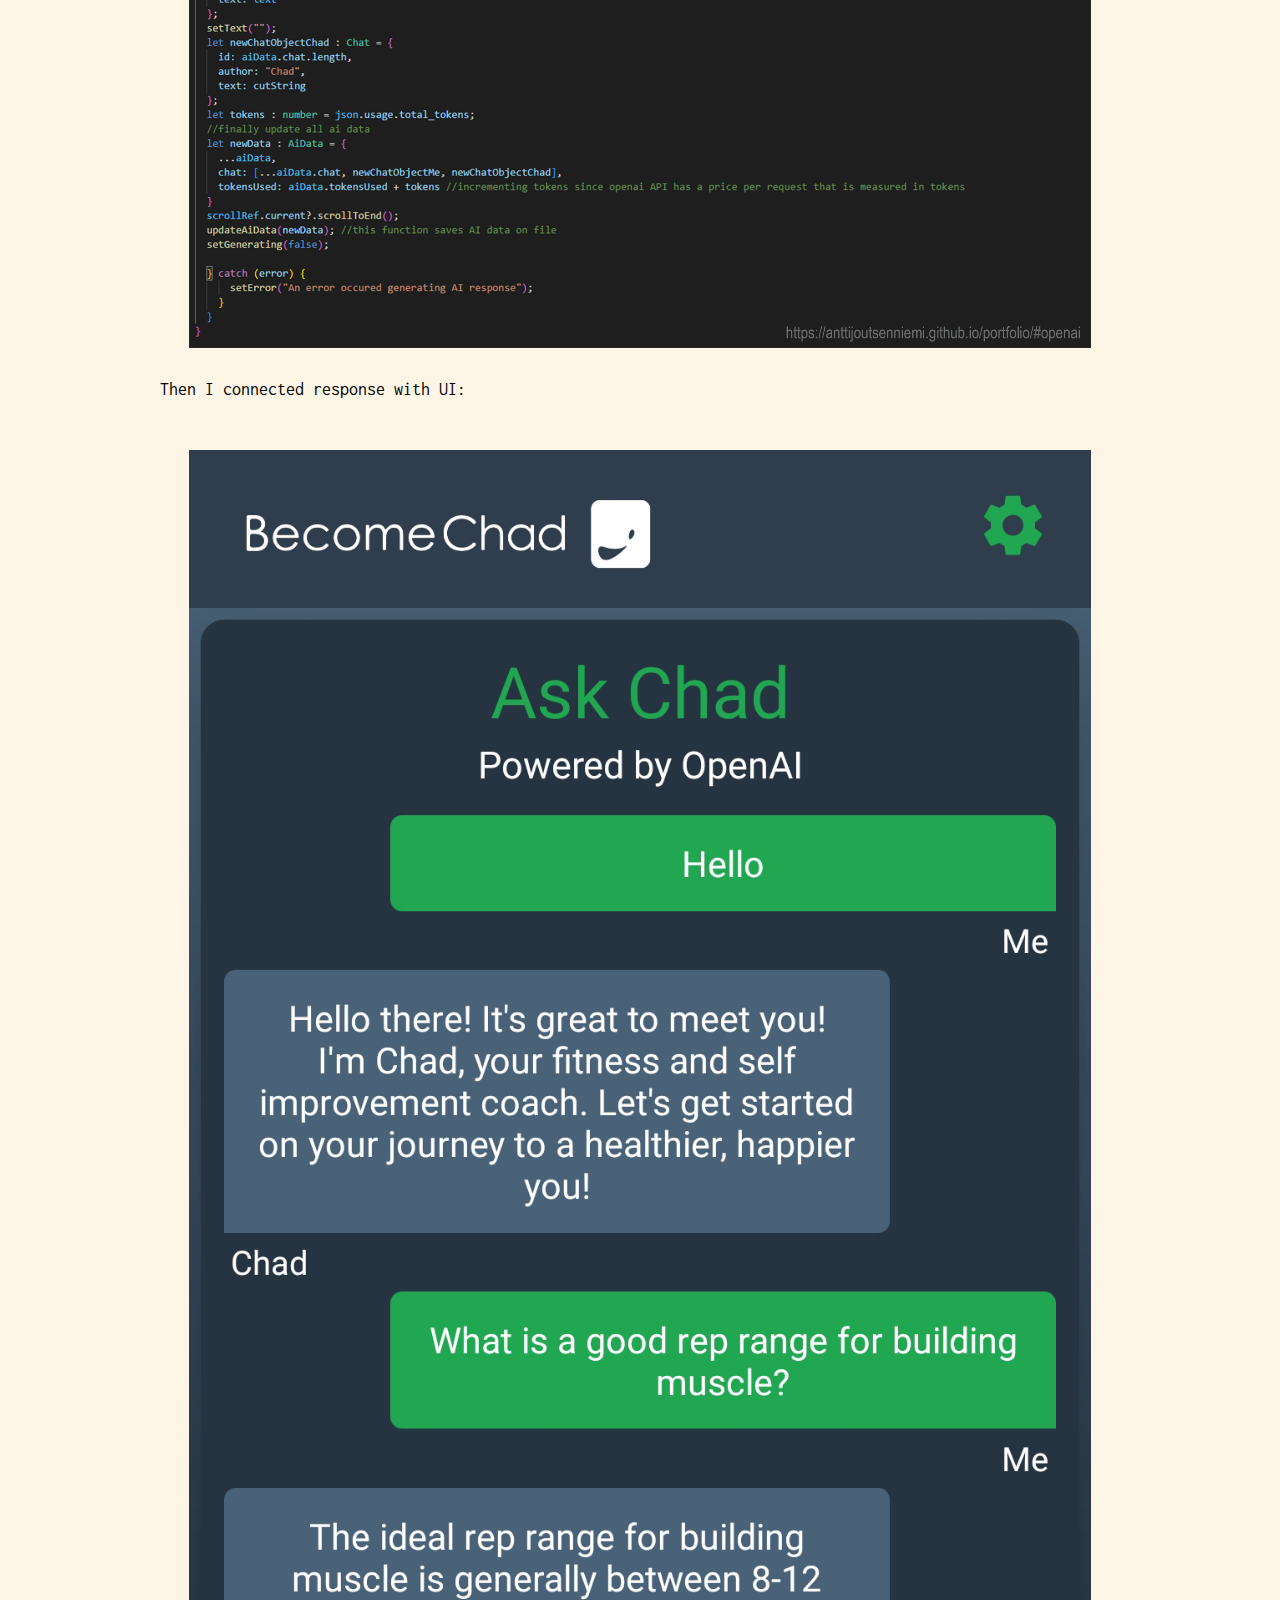
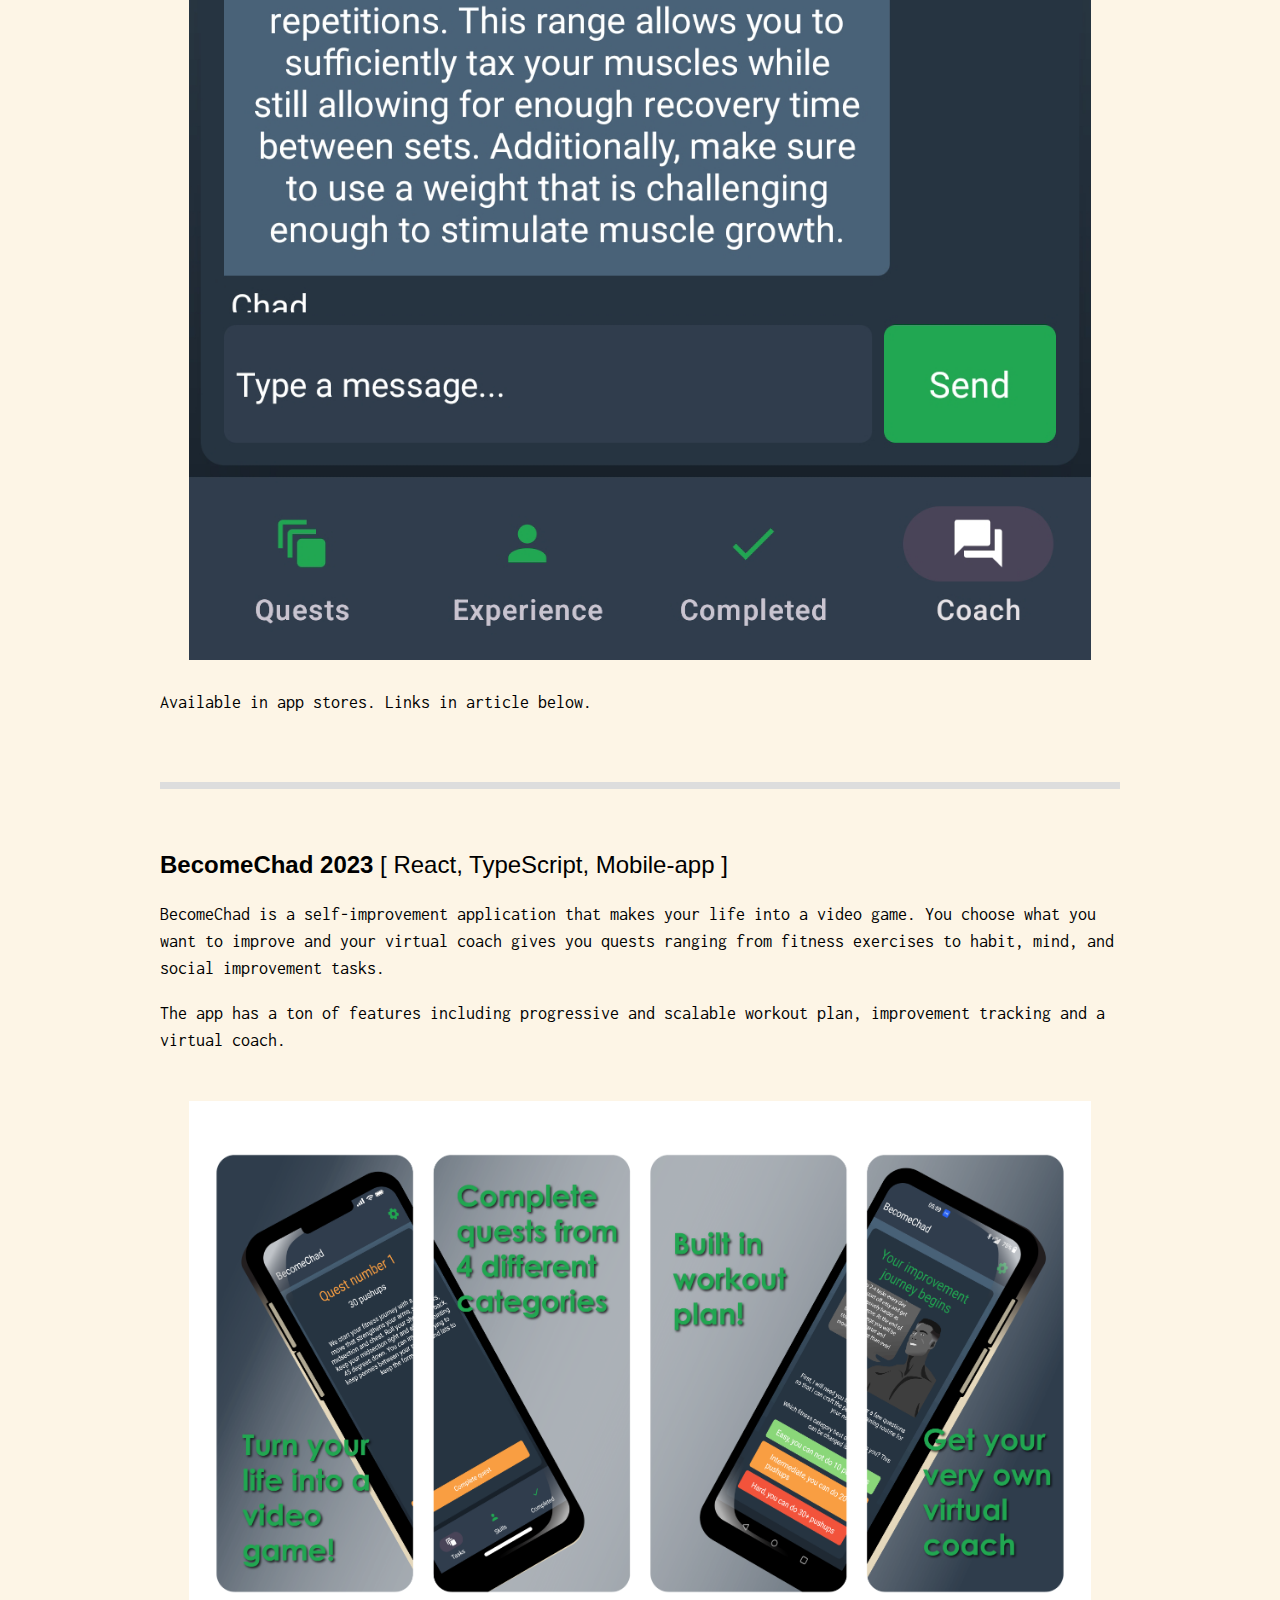
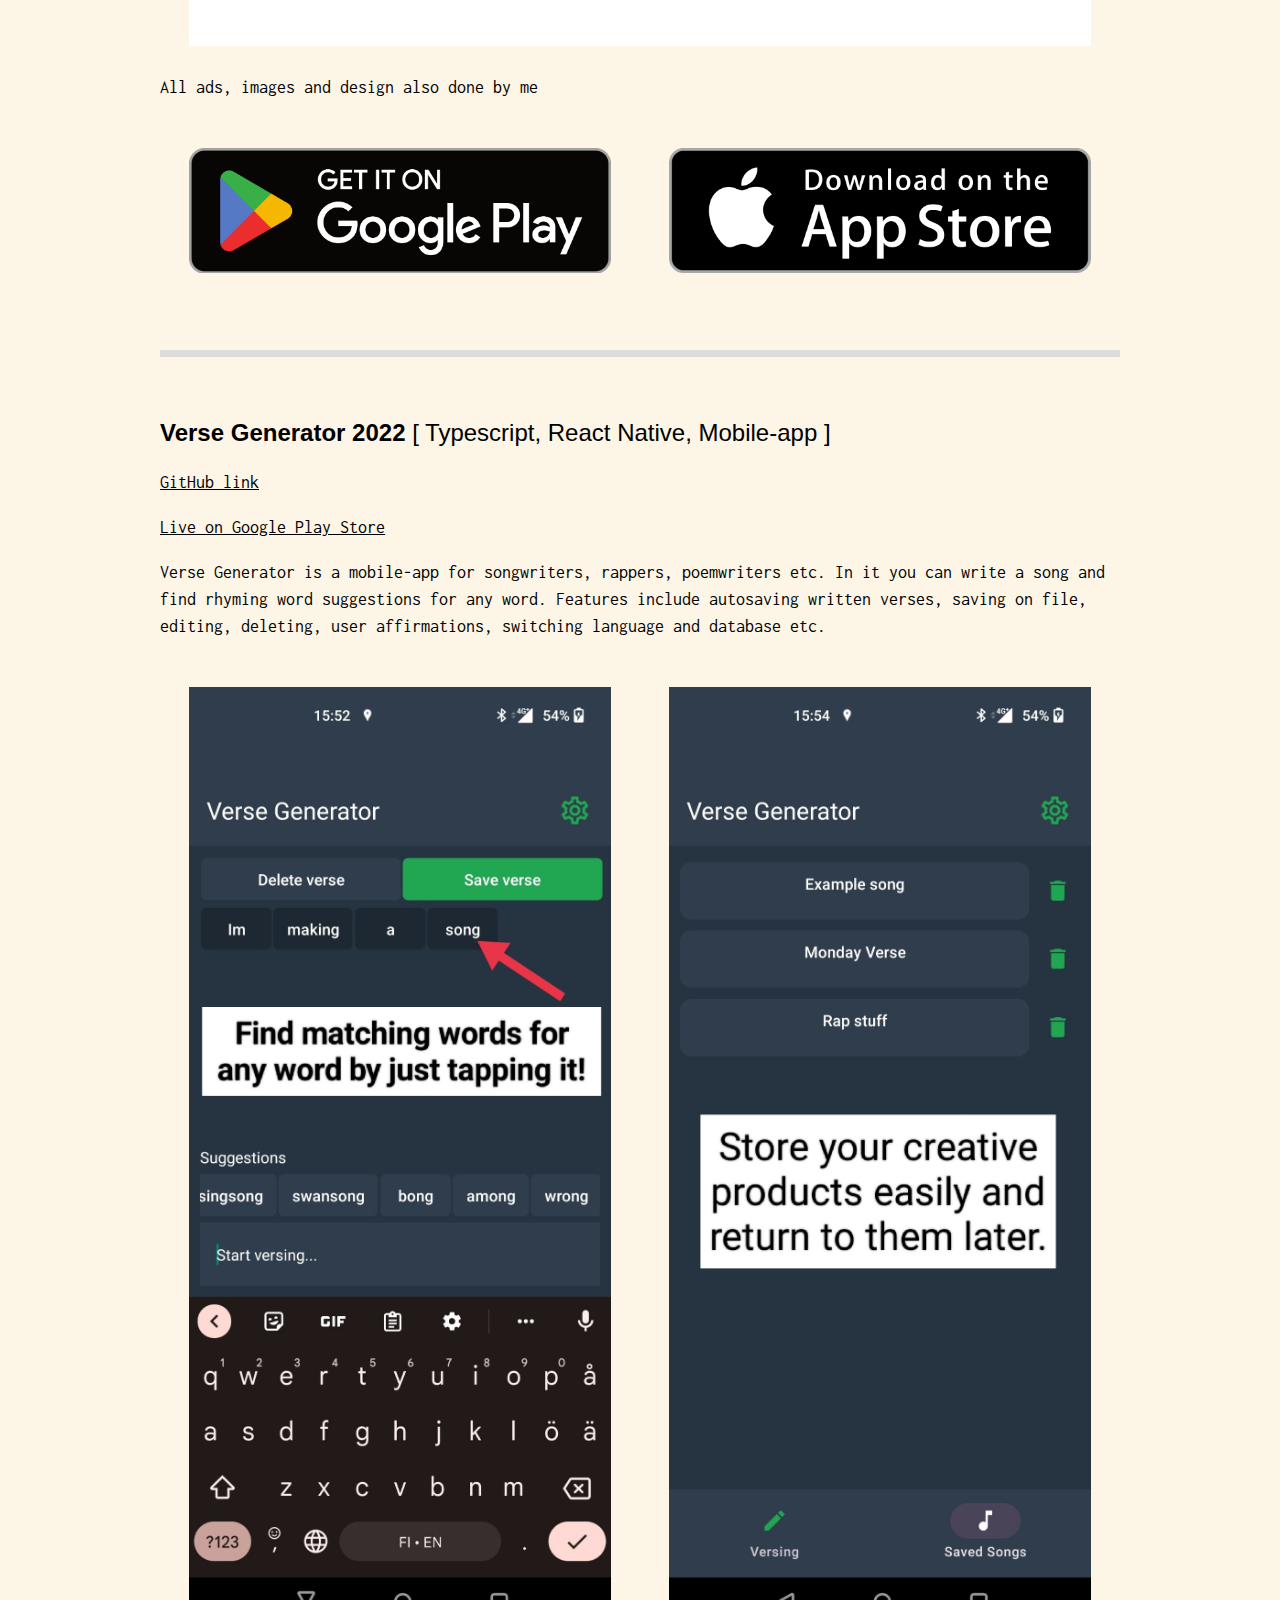
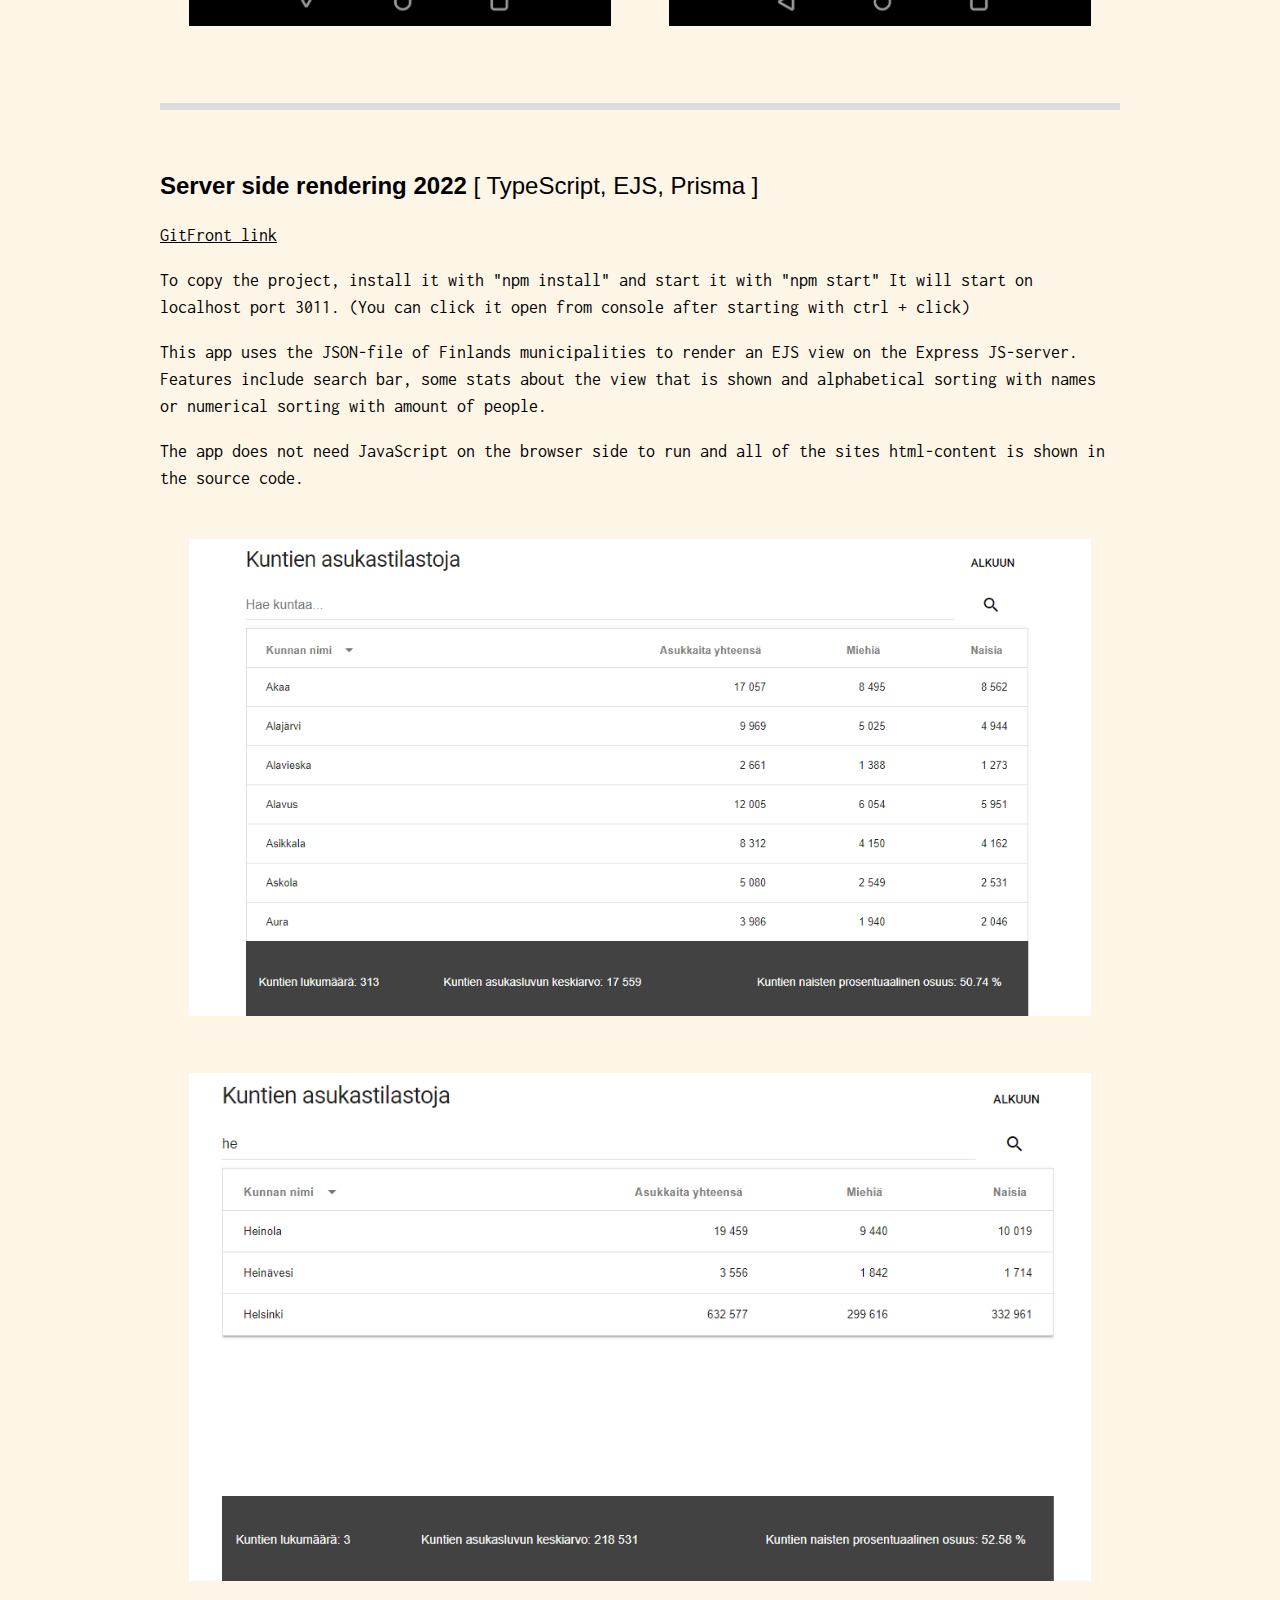
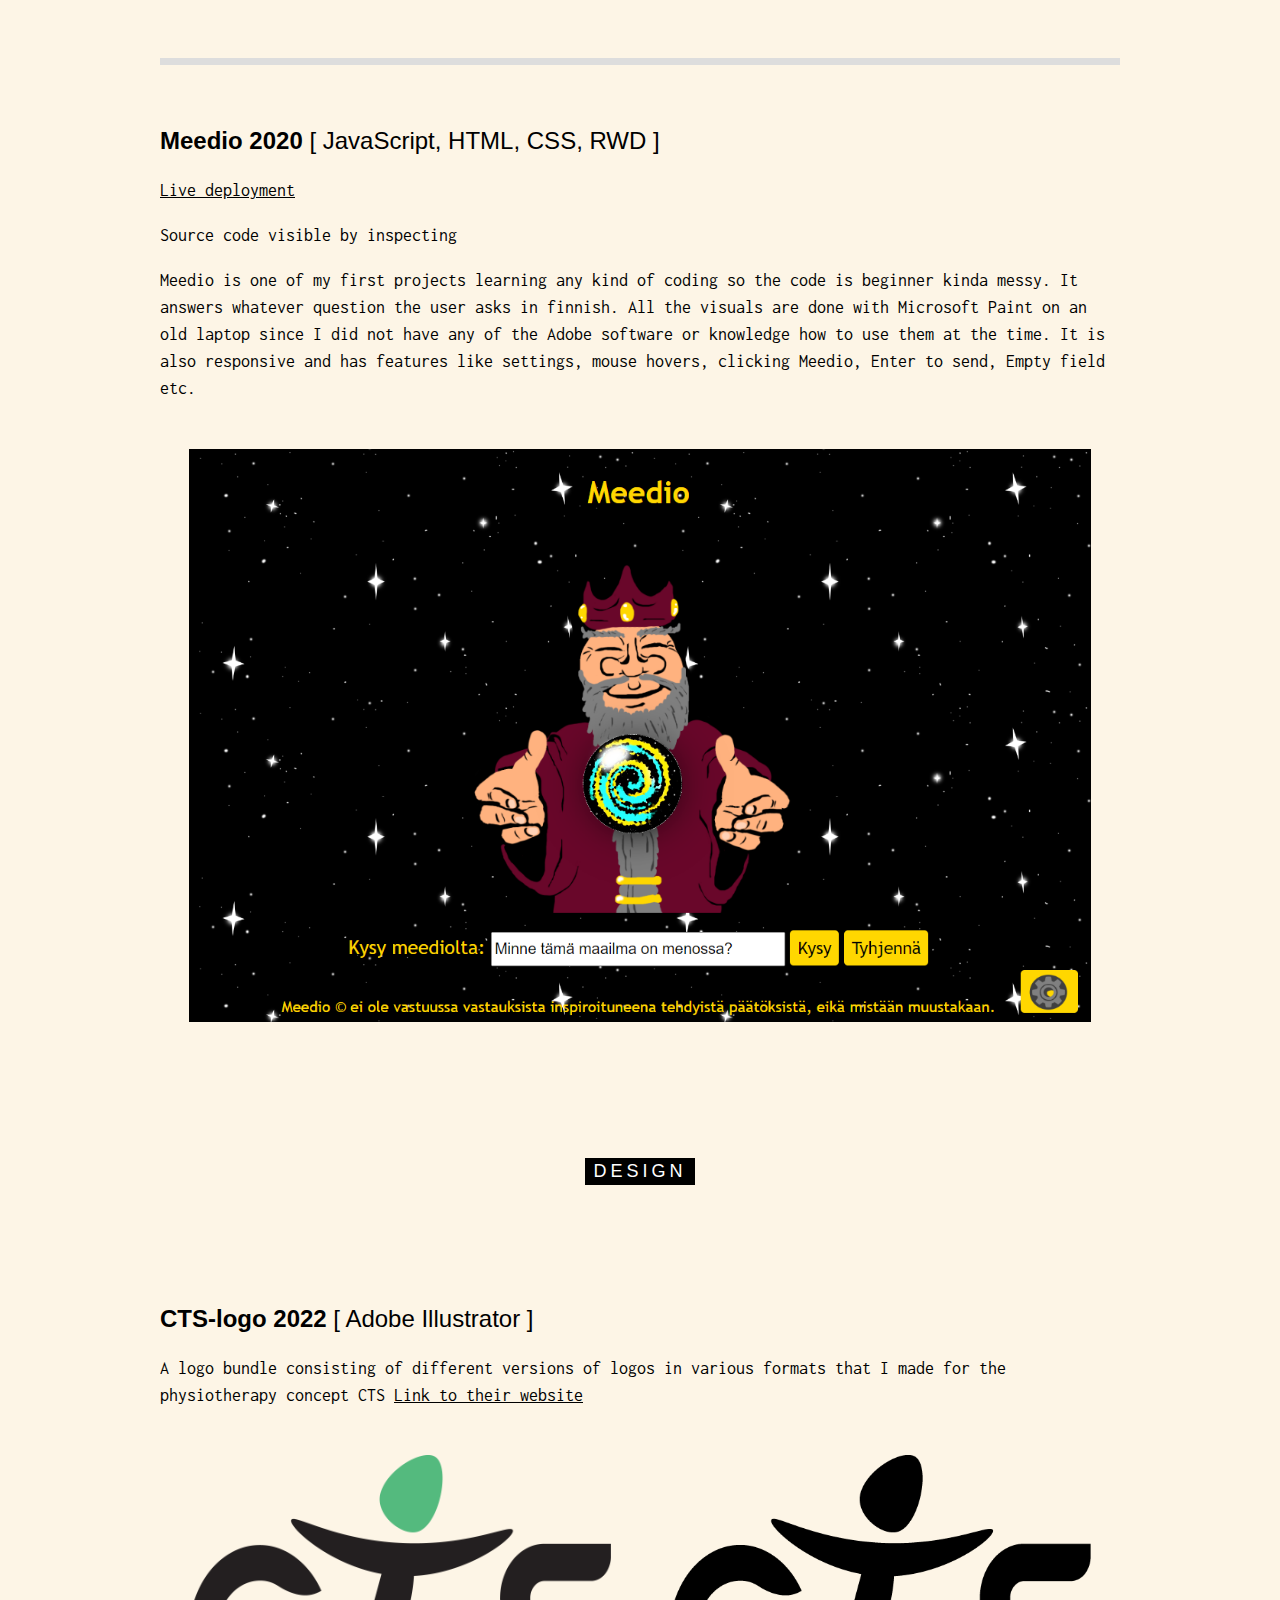
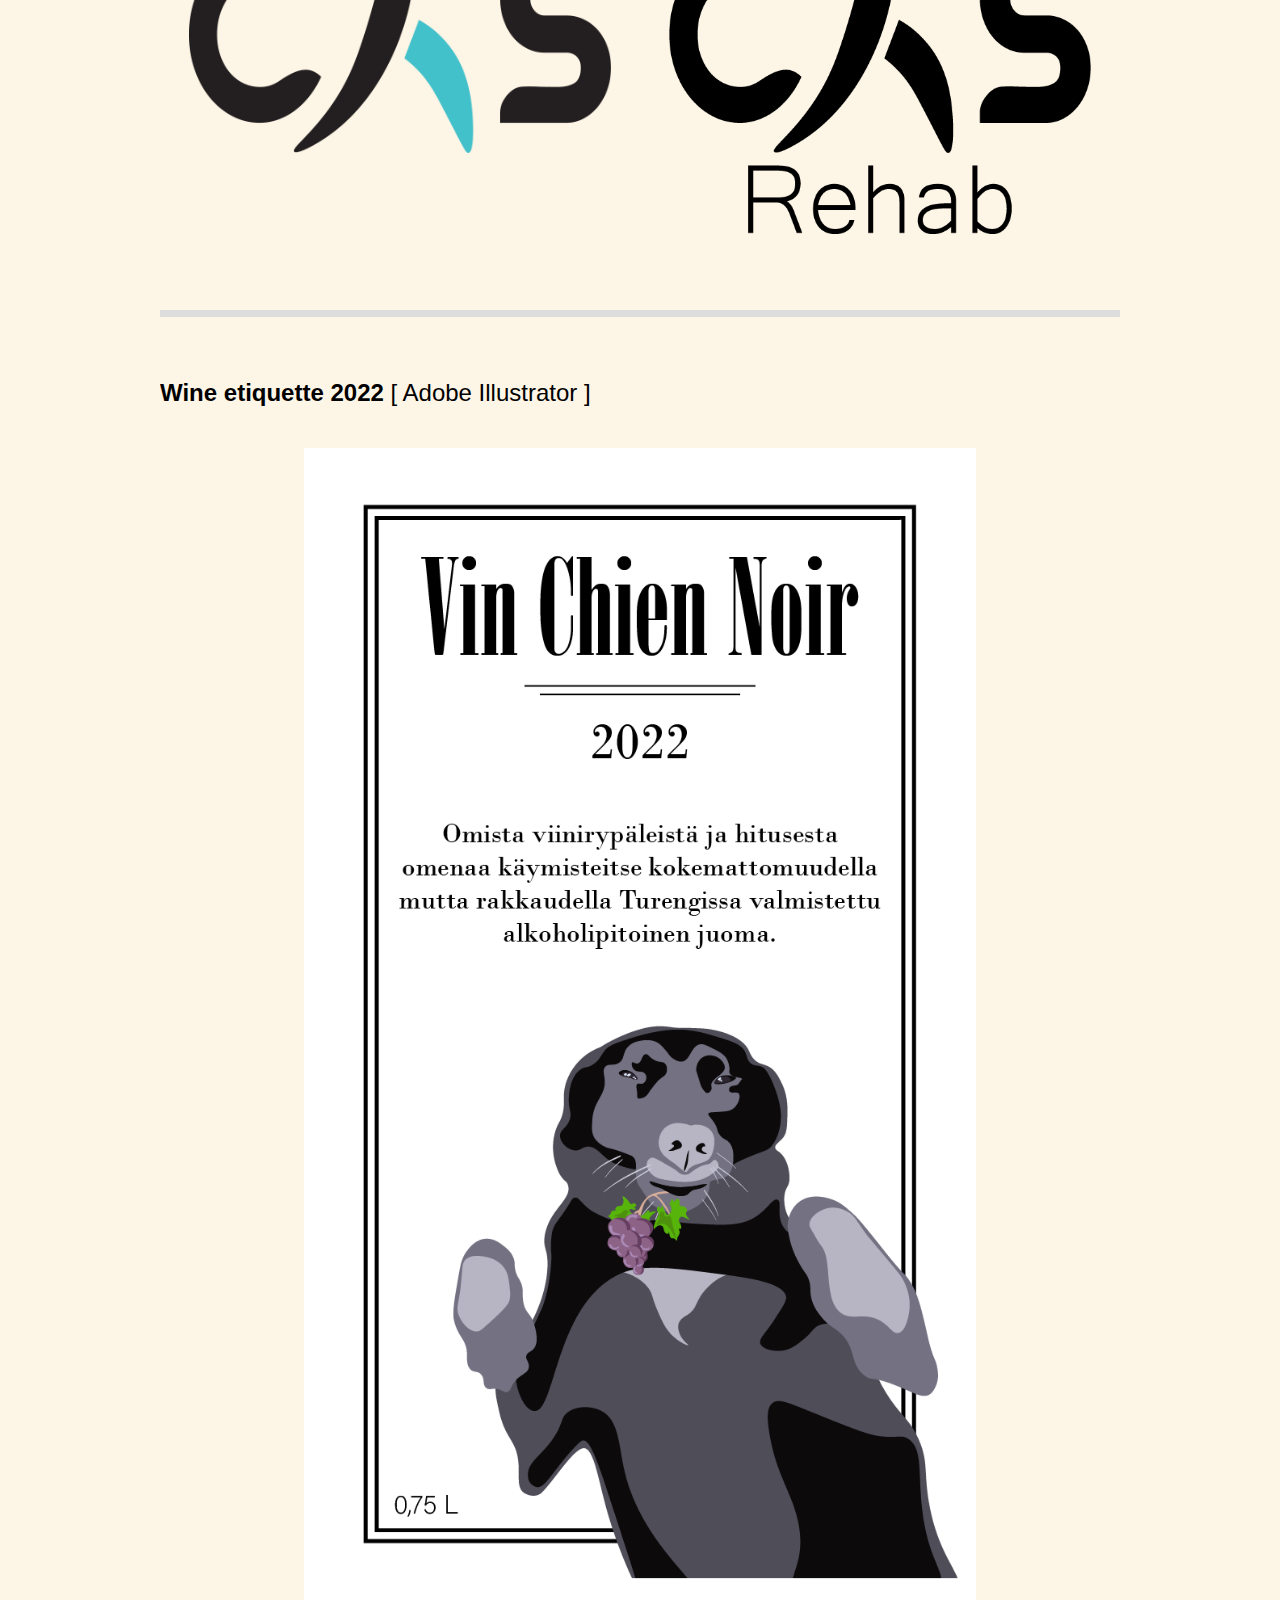
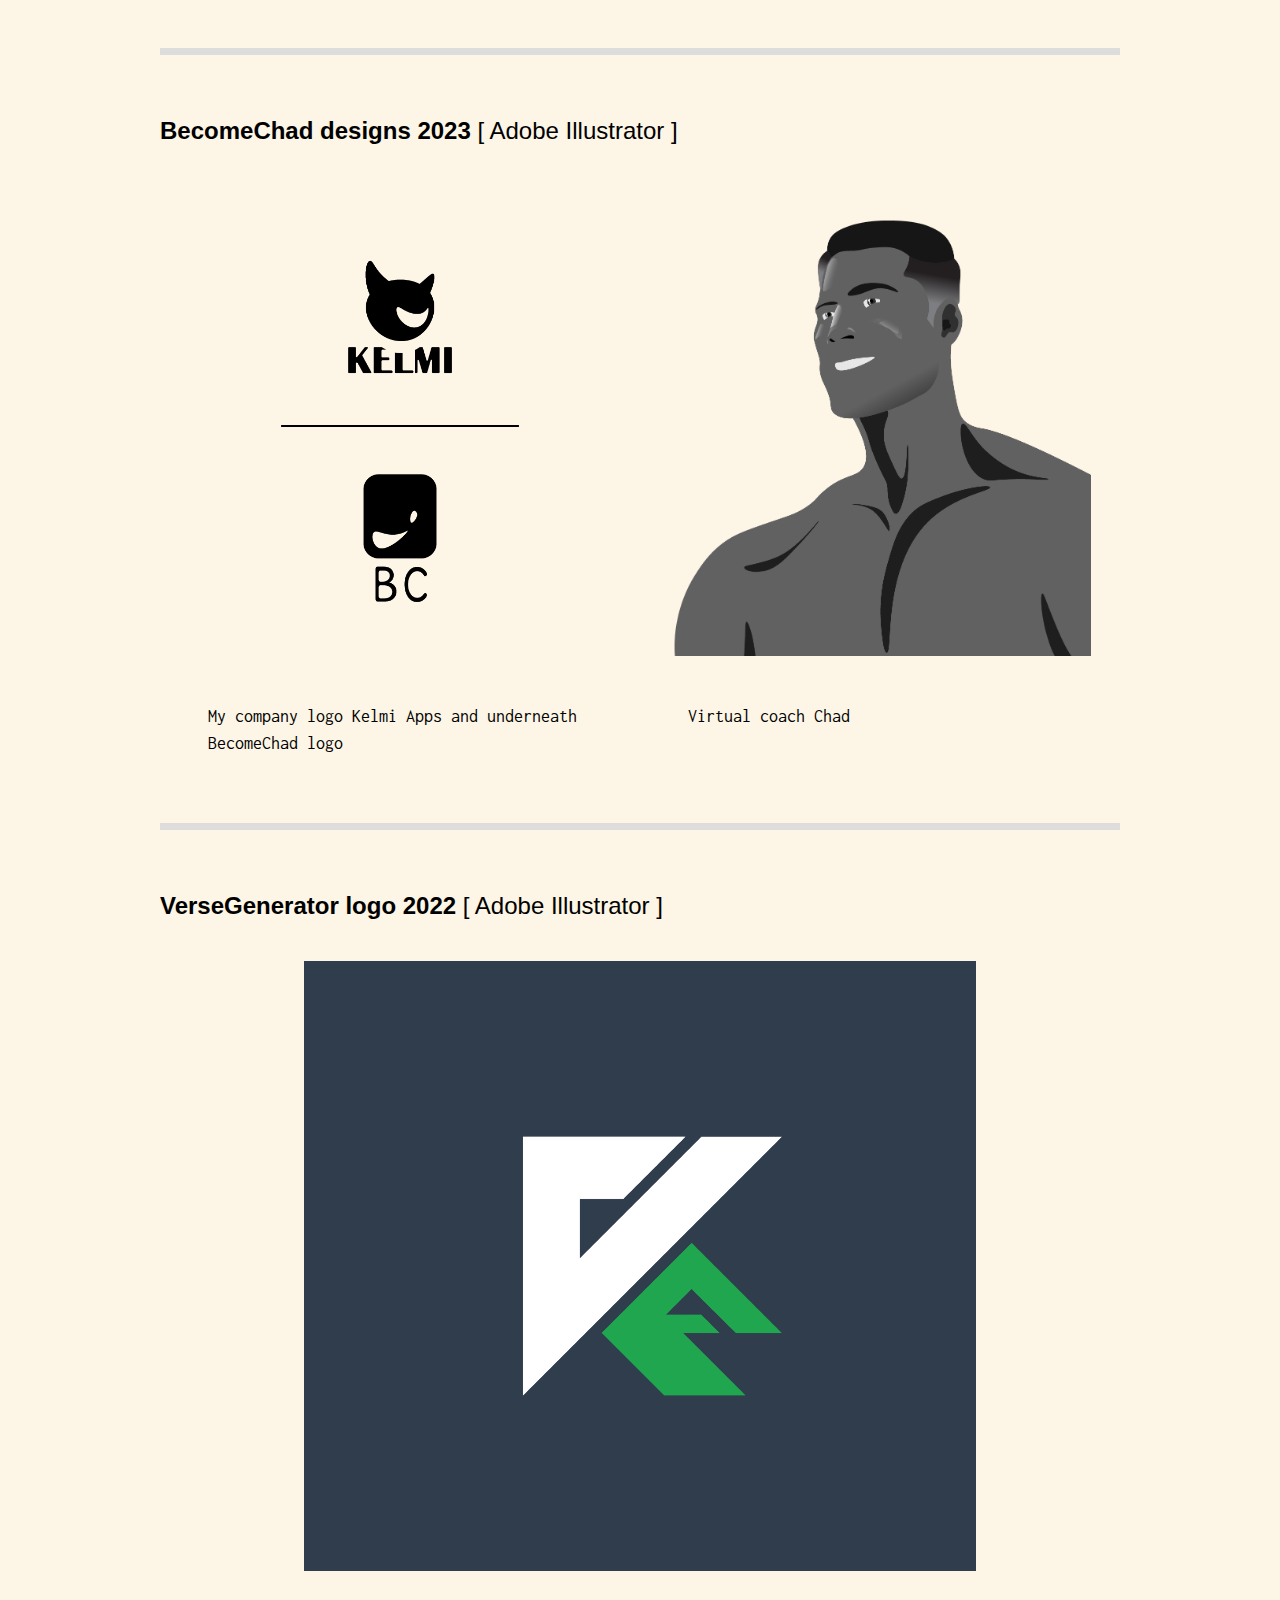
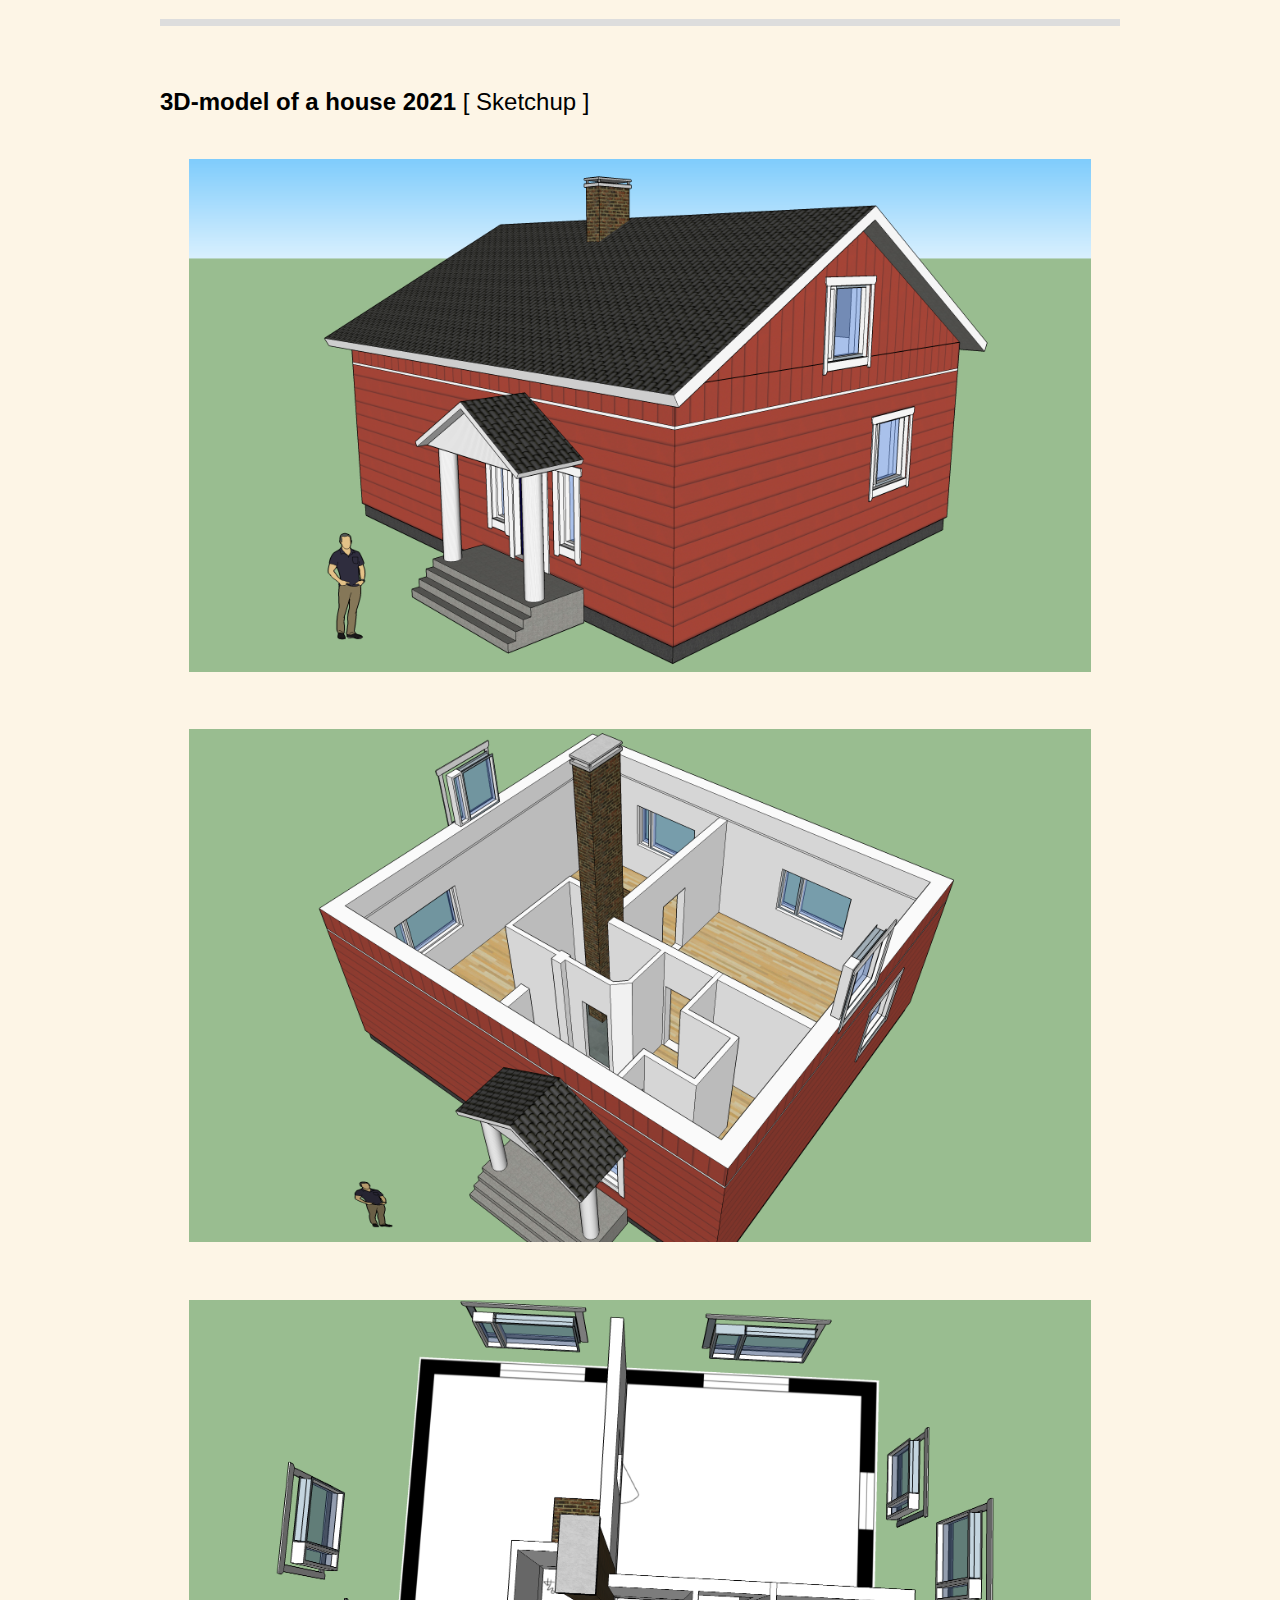
==== commit d8ff7768: "Merge branch 'main' of https://github.com/anttijoutsenniemi/portfolio" ====
--- a/index.html
+++ b/index.html
@@ -168,13 +168,12 @@
         <div class="gallery">
           <img class="imageFull" src="./images/openai_ss.png" onclick="onClick(this)">
         </div>
-        <p>App features in progress. Coming in february to Google Play Store and Apple App Store.</p>
+        <p>Available in app stores. Links in article below.</p>
       </div>
 
     <!--BecomeChad-->
     <div class="article" >
       <h3><b>BecomeChad 2023</b> [ React, TypeScript, Mobile-app ]</h3>
-      <p>Coming soon in App Store and Google Play Store!</p>
       <p>BecomeChad is a self-improvement application that makes your life into a video game.
         You choose what you want to improve and your virtual coach gives you quests ranging from fitness exercises to habit, mind, and social improvement tasks. 
       </p>
@@ -185,6 +184,10 @@
       </div>
       <p>All ads, images and design also done by me
       </p>
+      <div class="gallery">
+        <a target="_blank" href="https://play.google.com/store/apps/details?id=com.kelmiapps.BecomeChadPro"><img class="imageHalf" src="./images/play_store.png"></a>
+        <a target="_blank" href="https://apps.apple.com/fi/app/becomechad-pro/id1670871109?l=fi"><img class="imageHalf" src="./images/app_store.png"></a>
+      </div>
     </div>
   <!--Verse generator-->
     <div class="article">
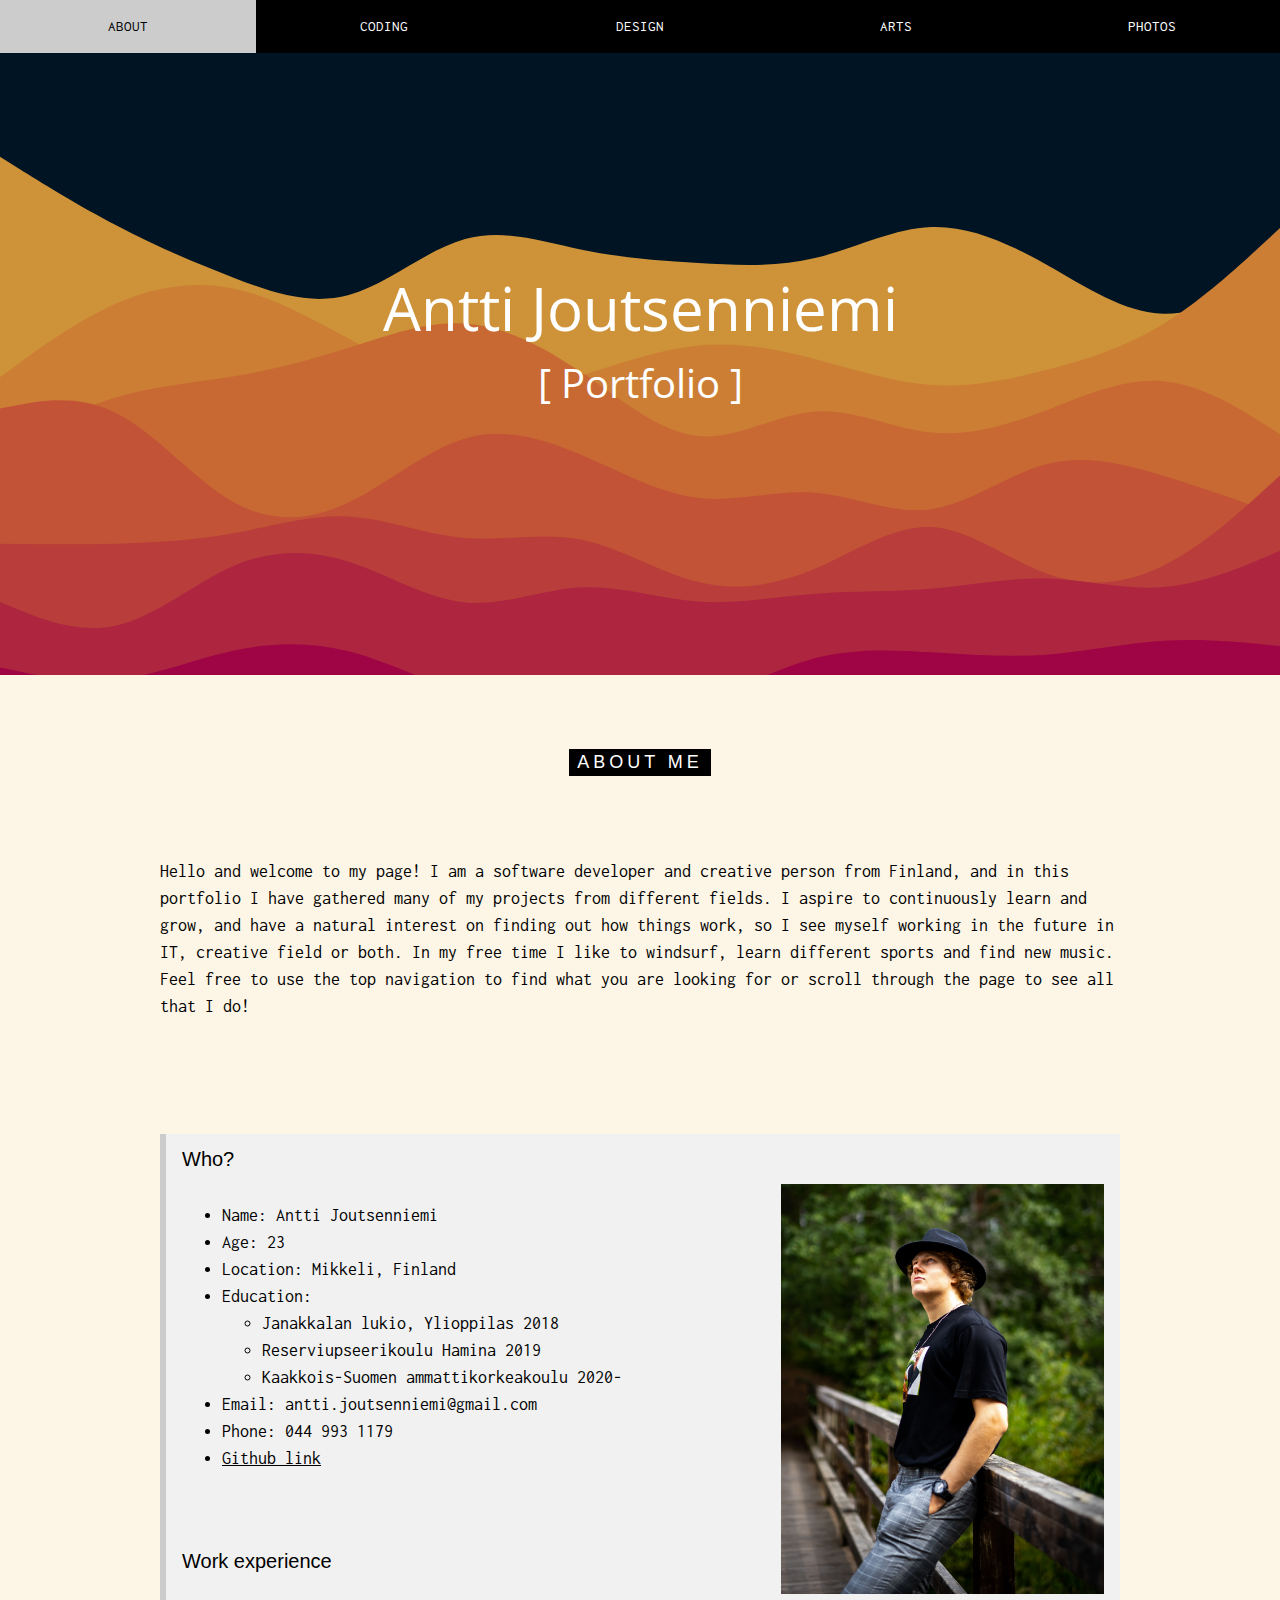
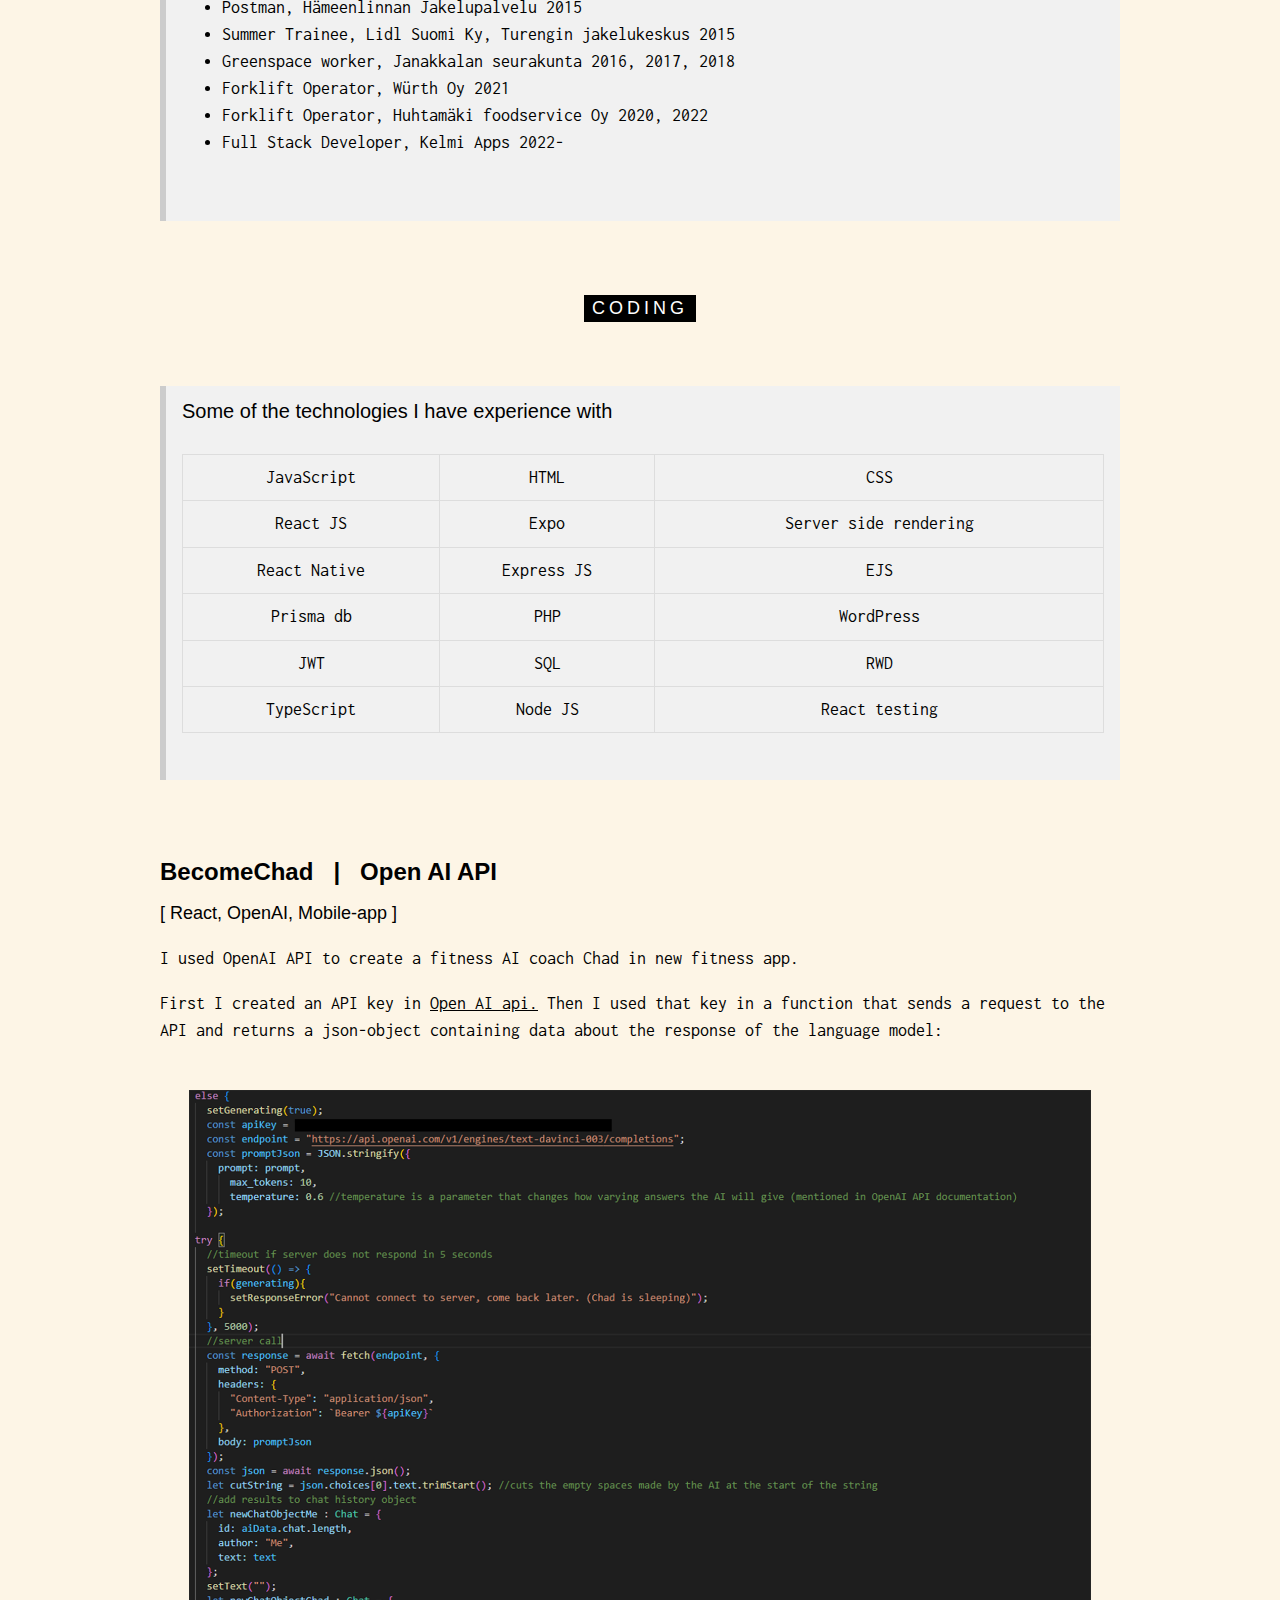
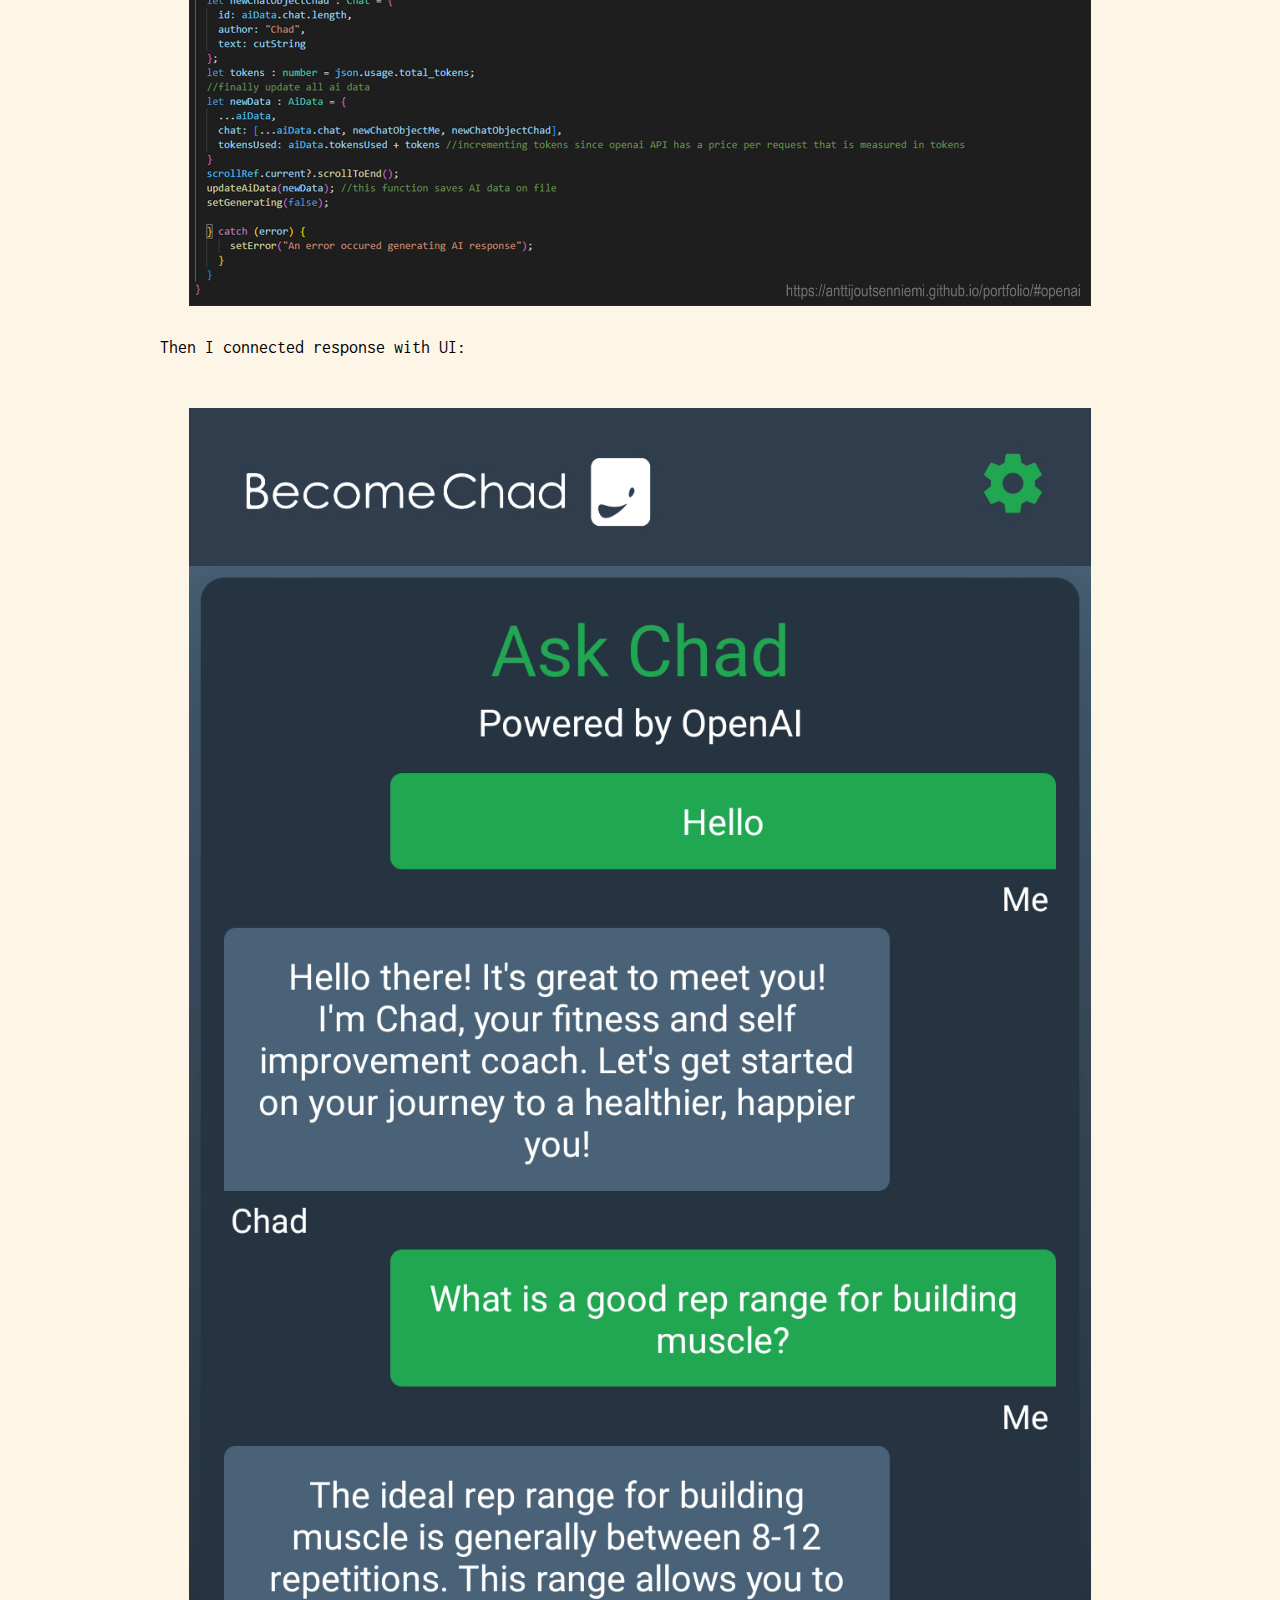
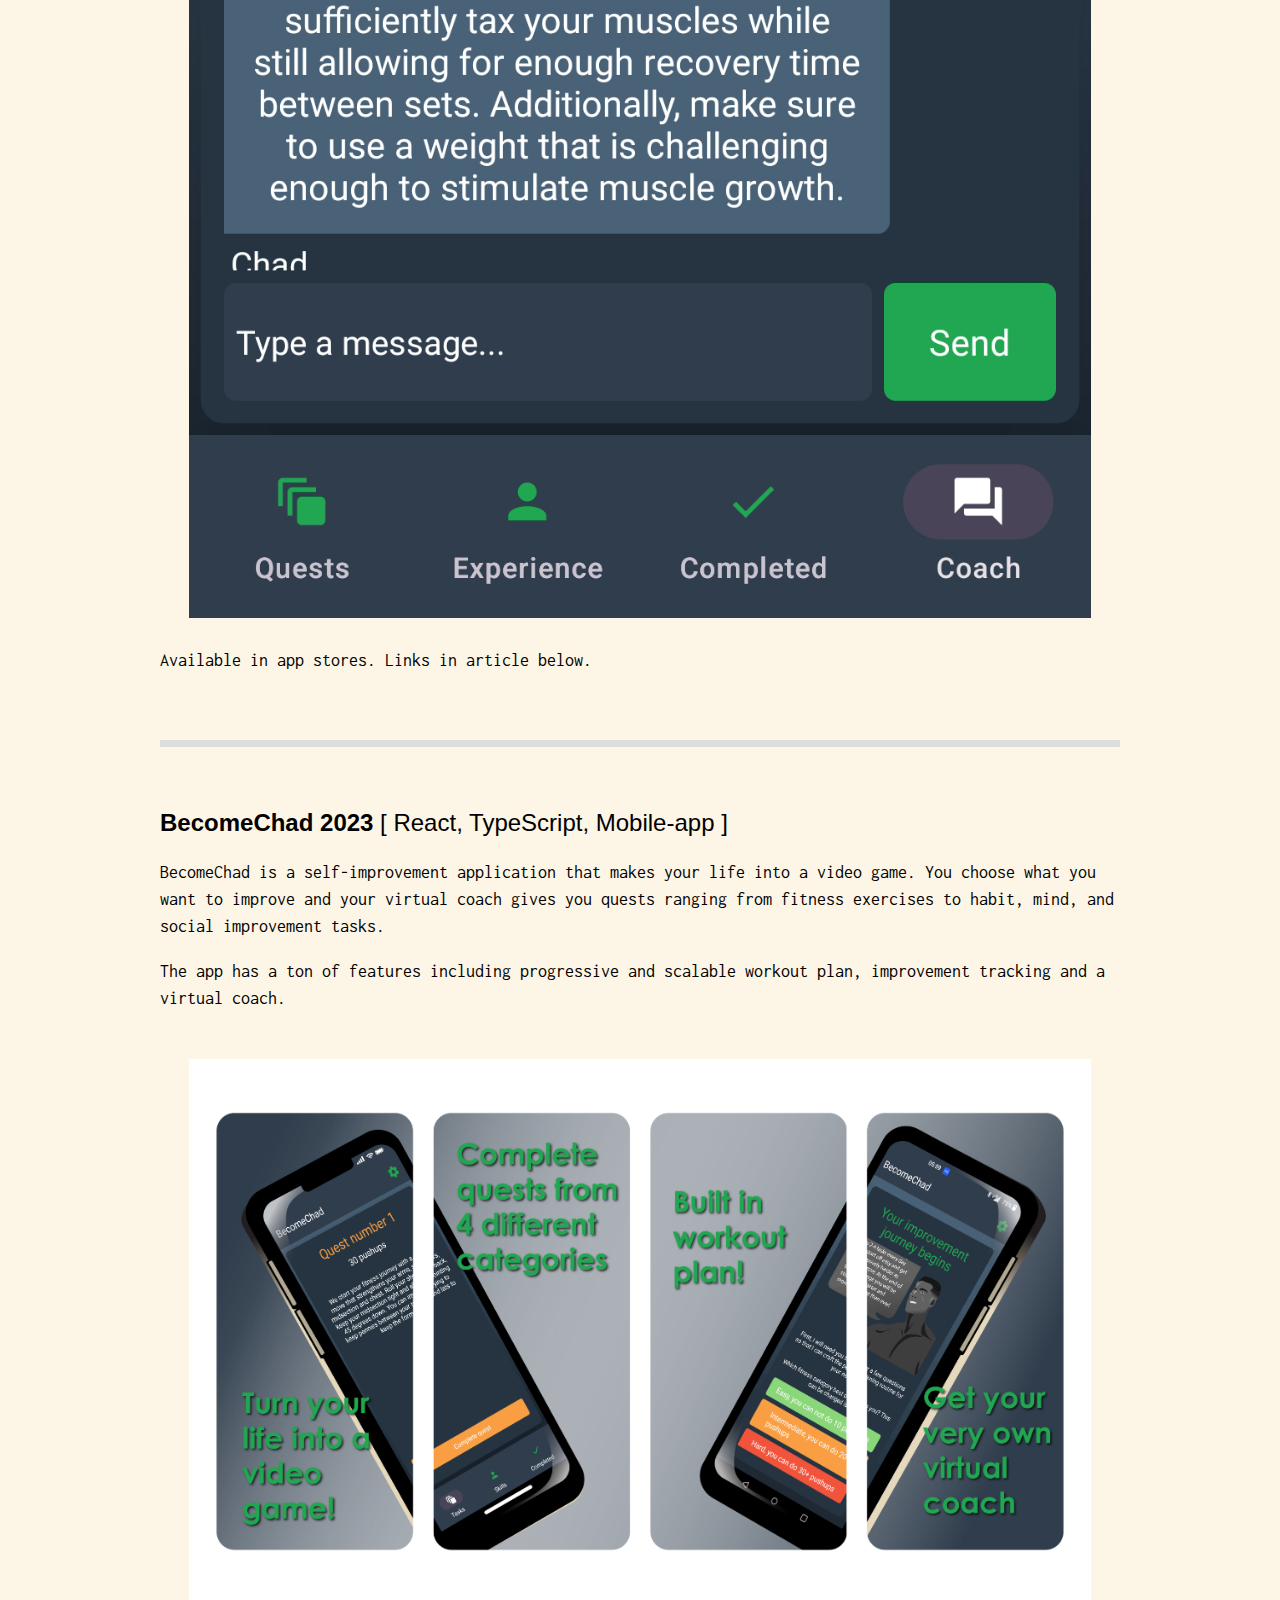
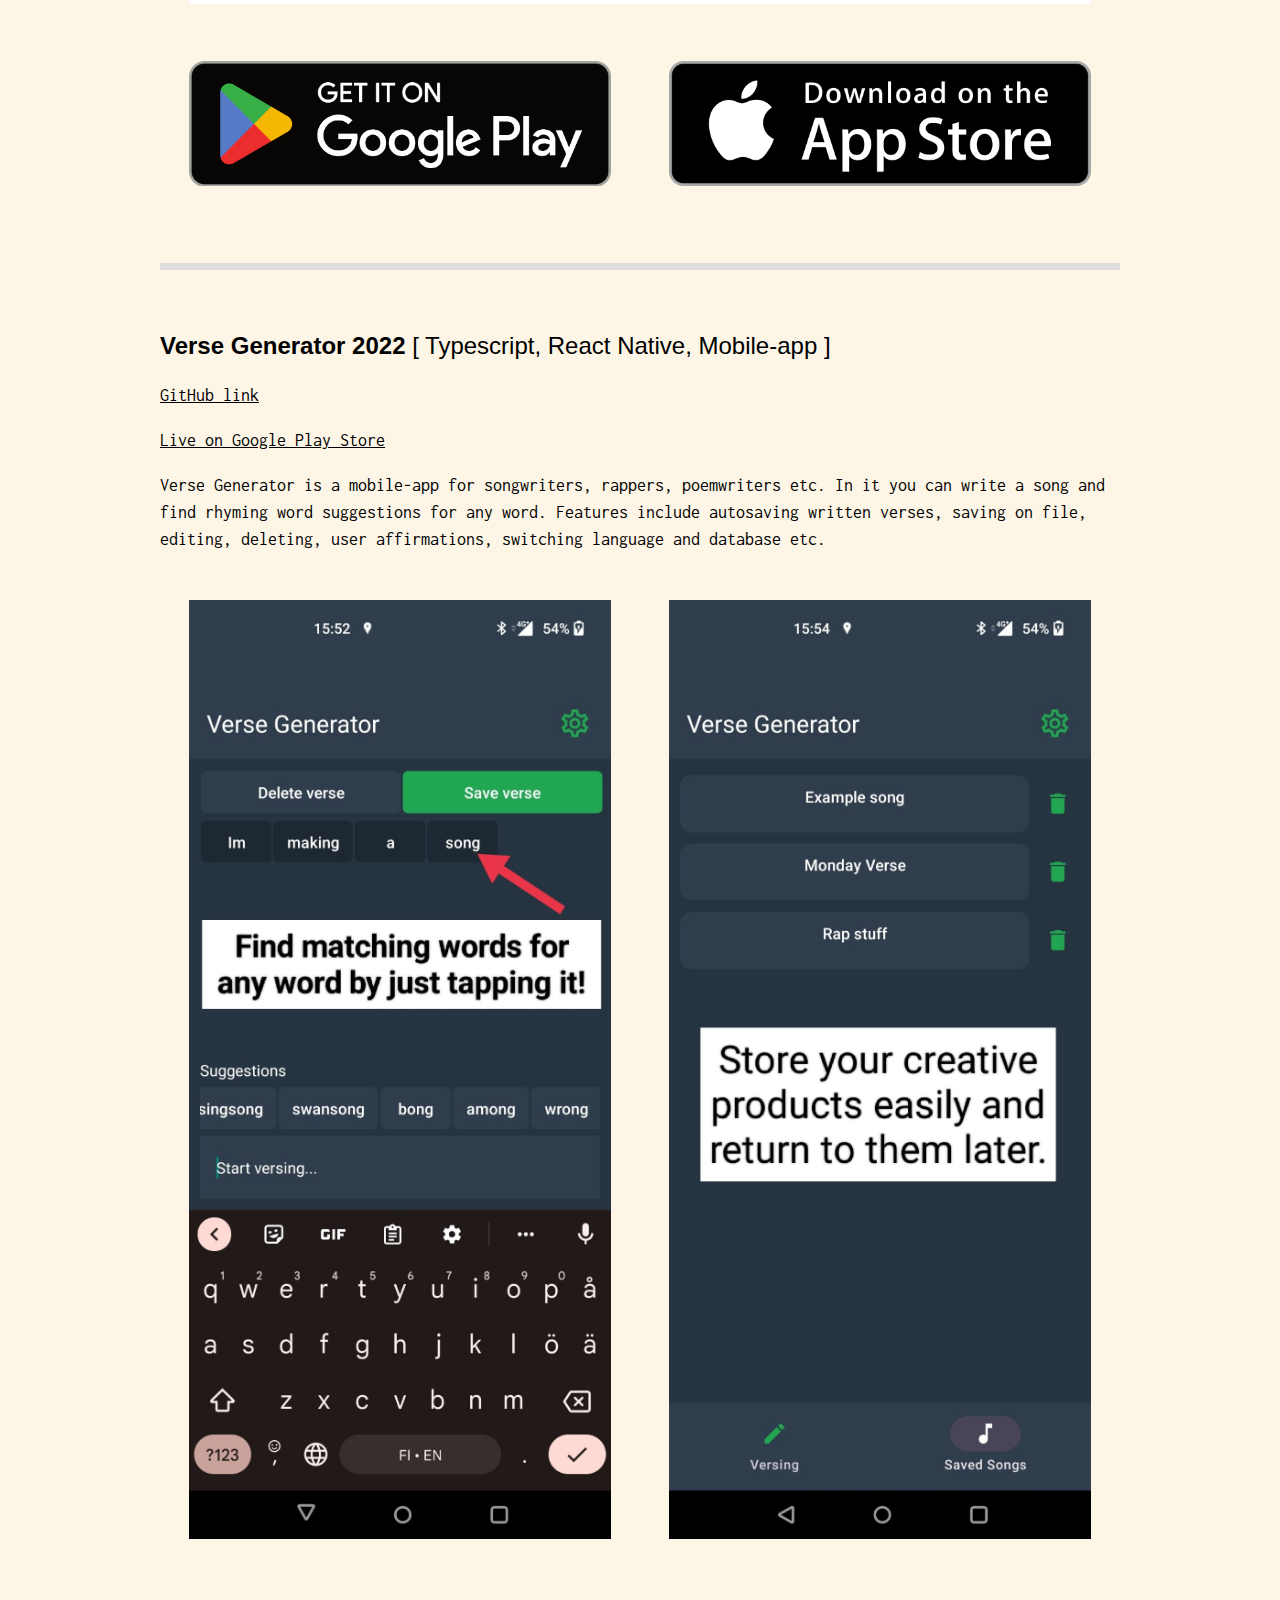
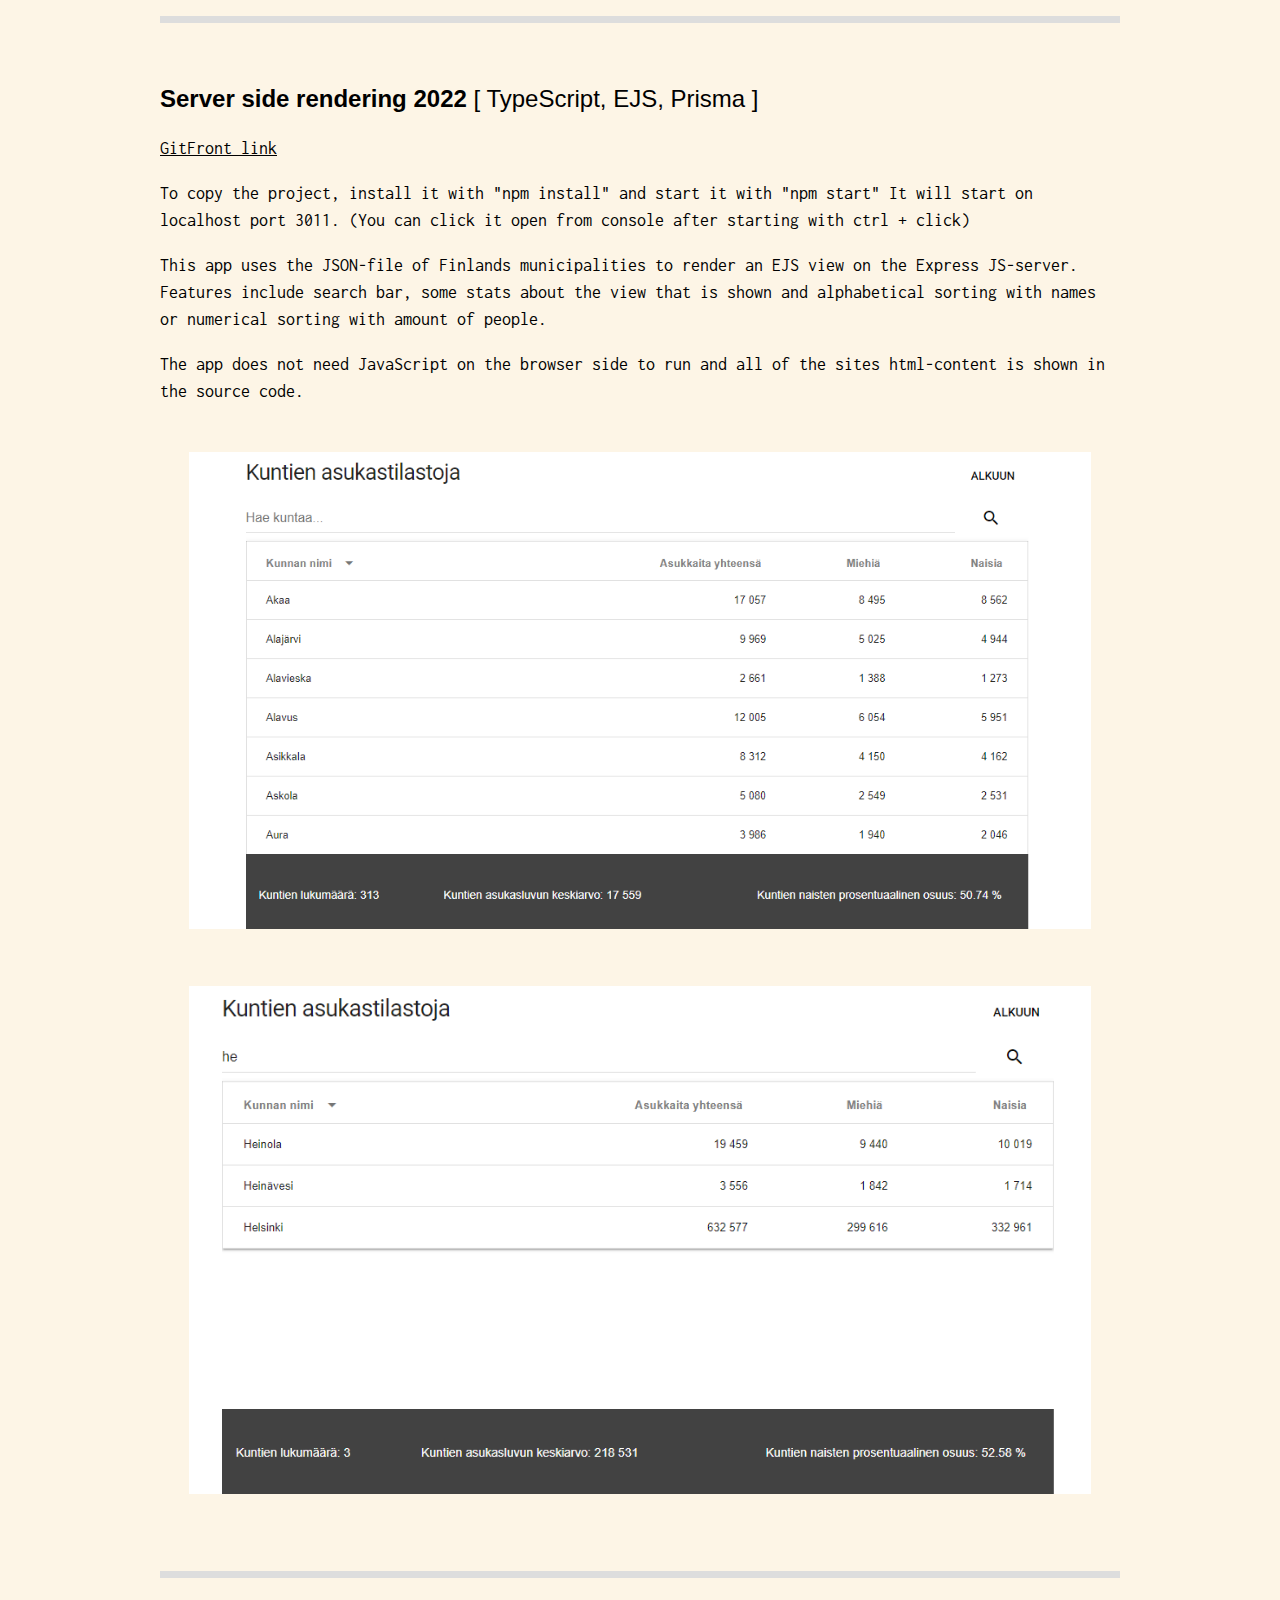
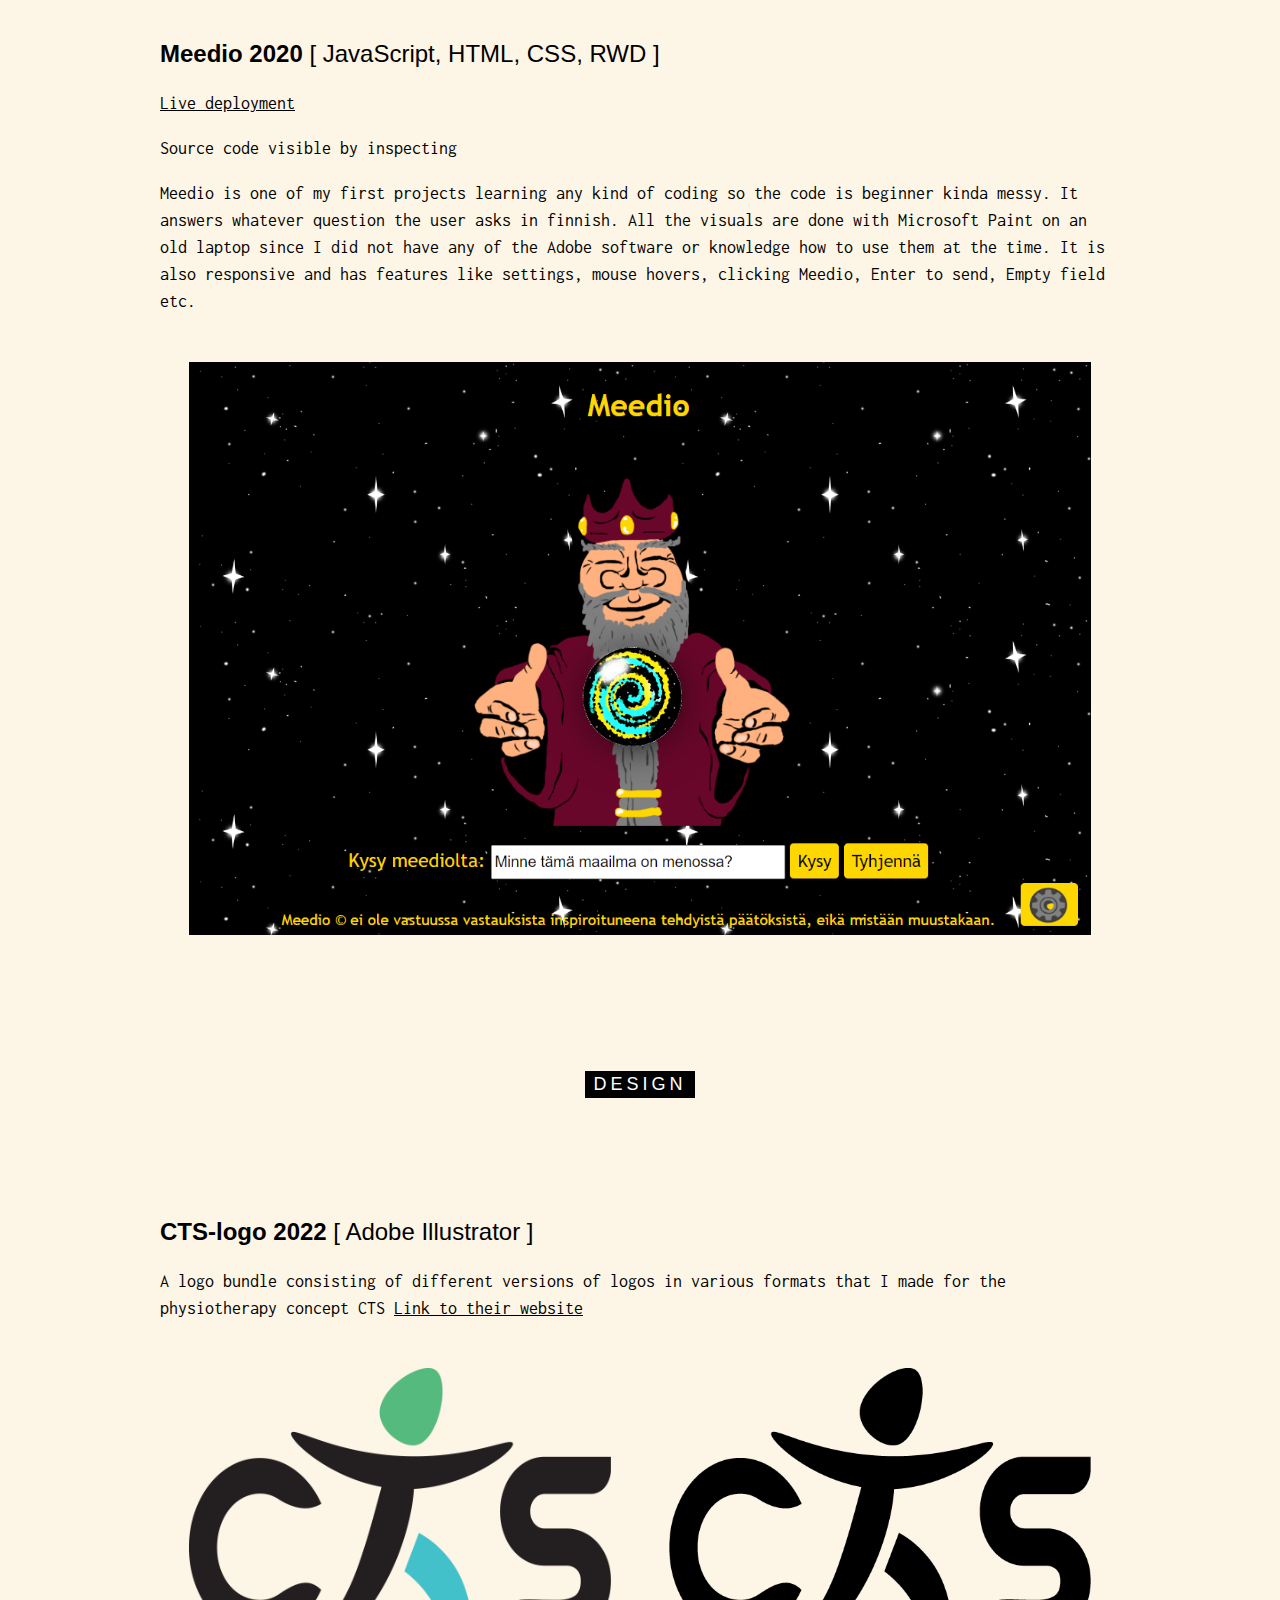
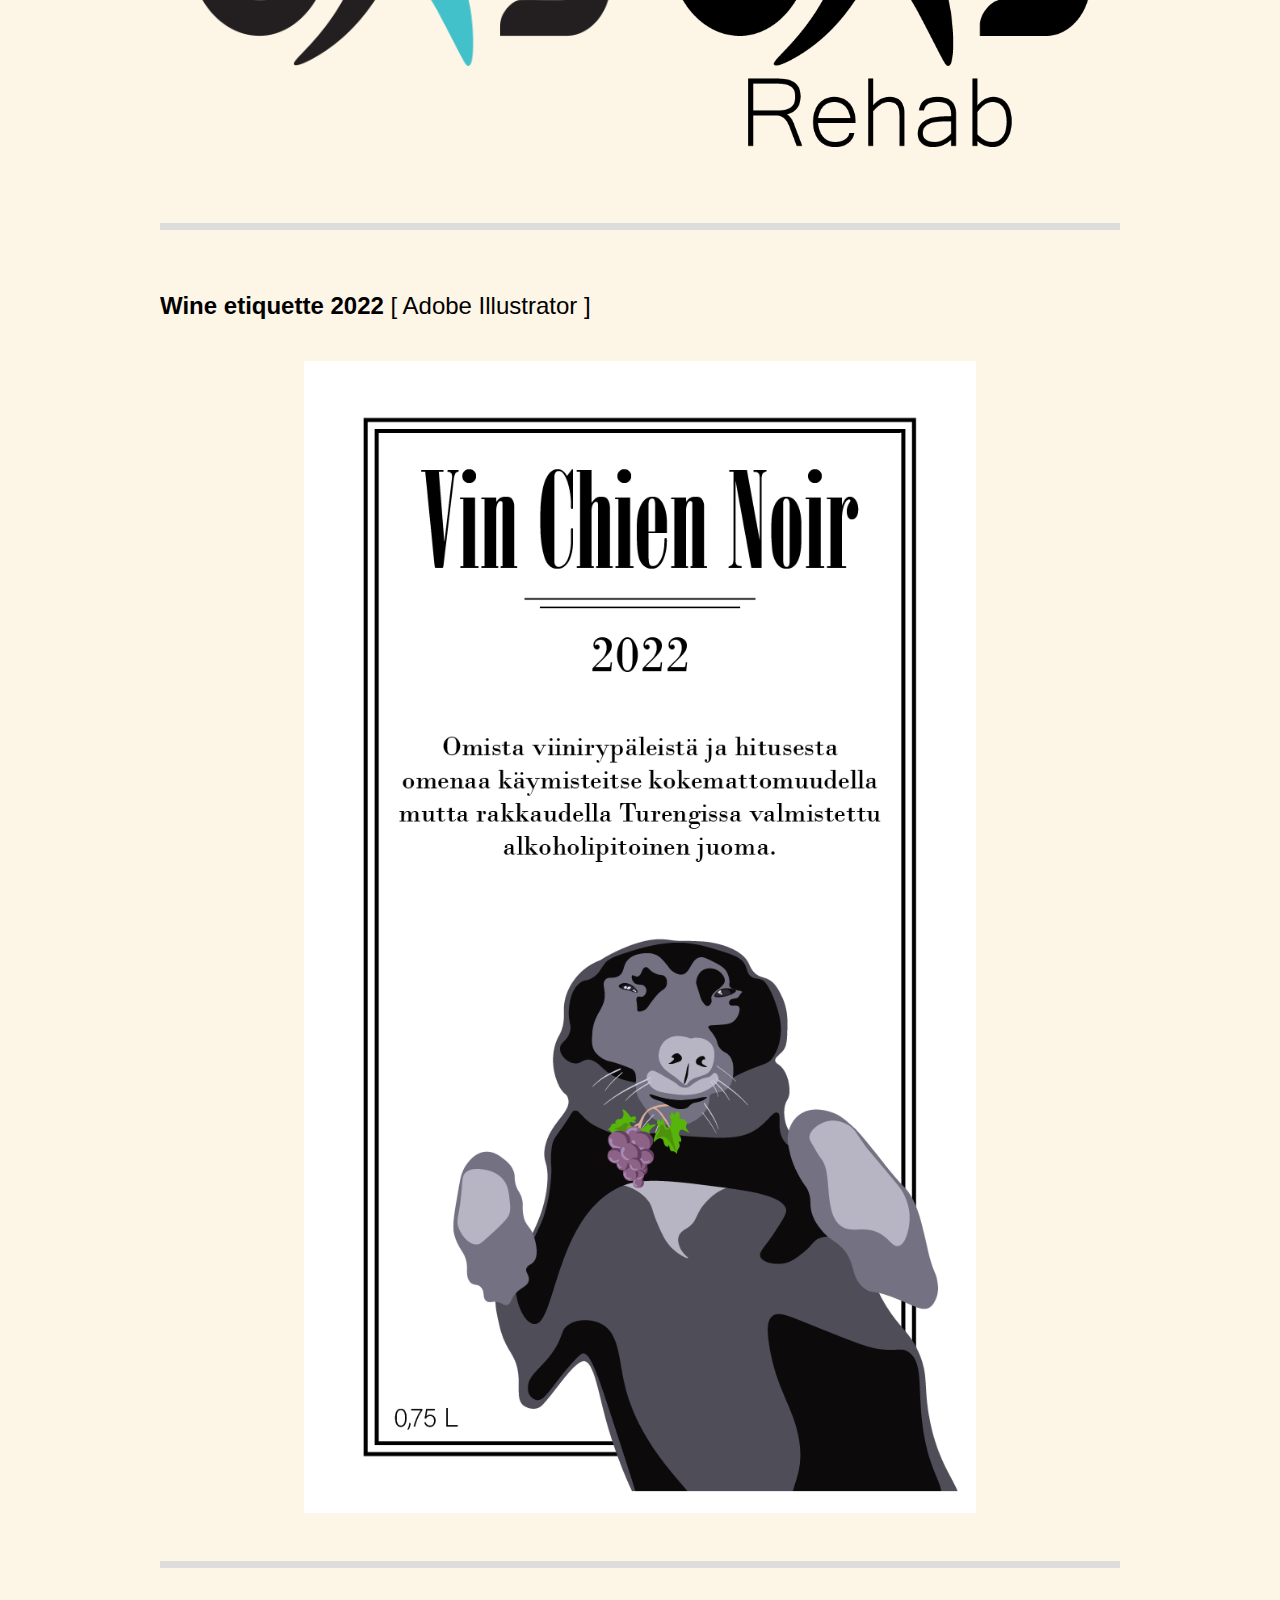
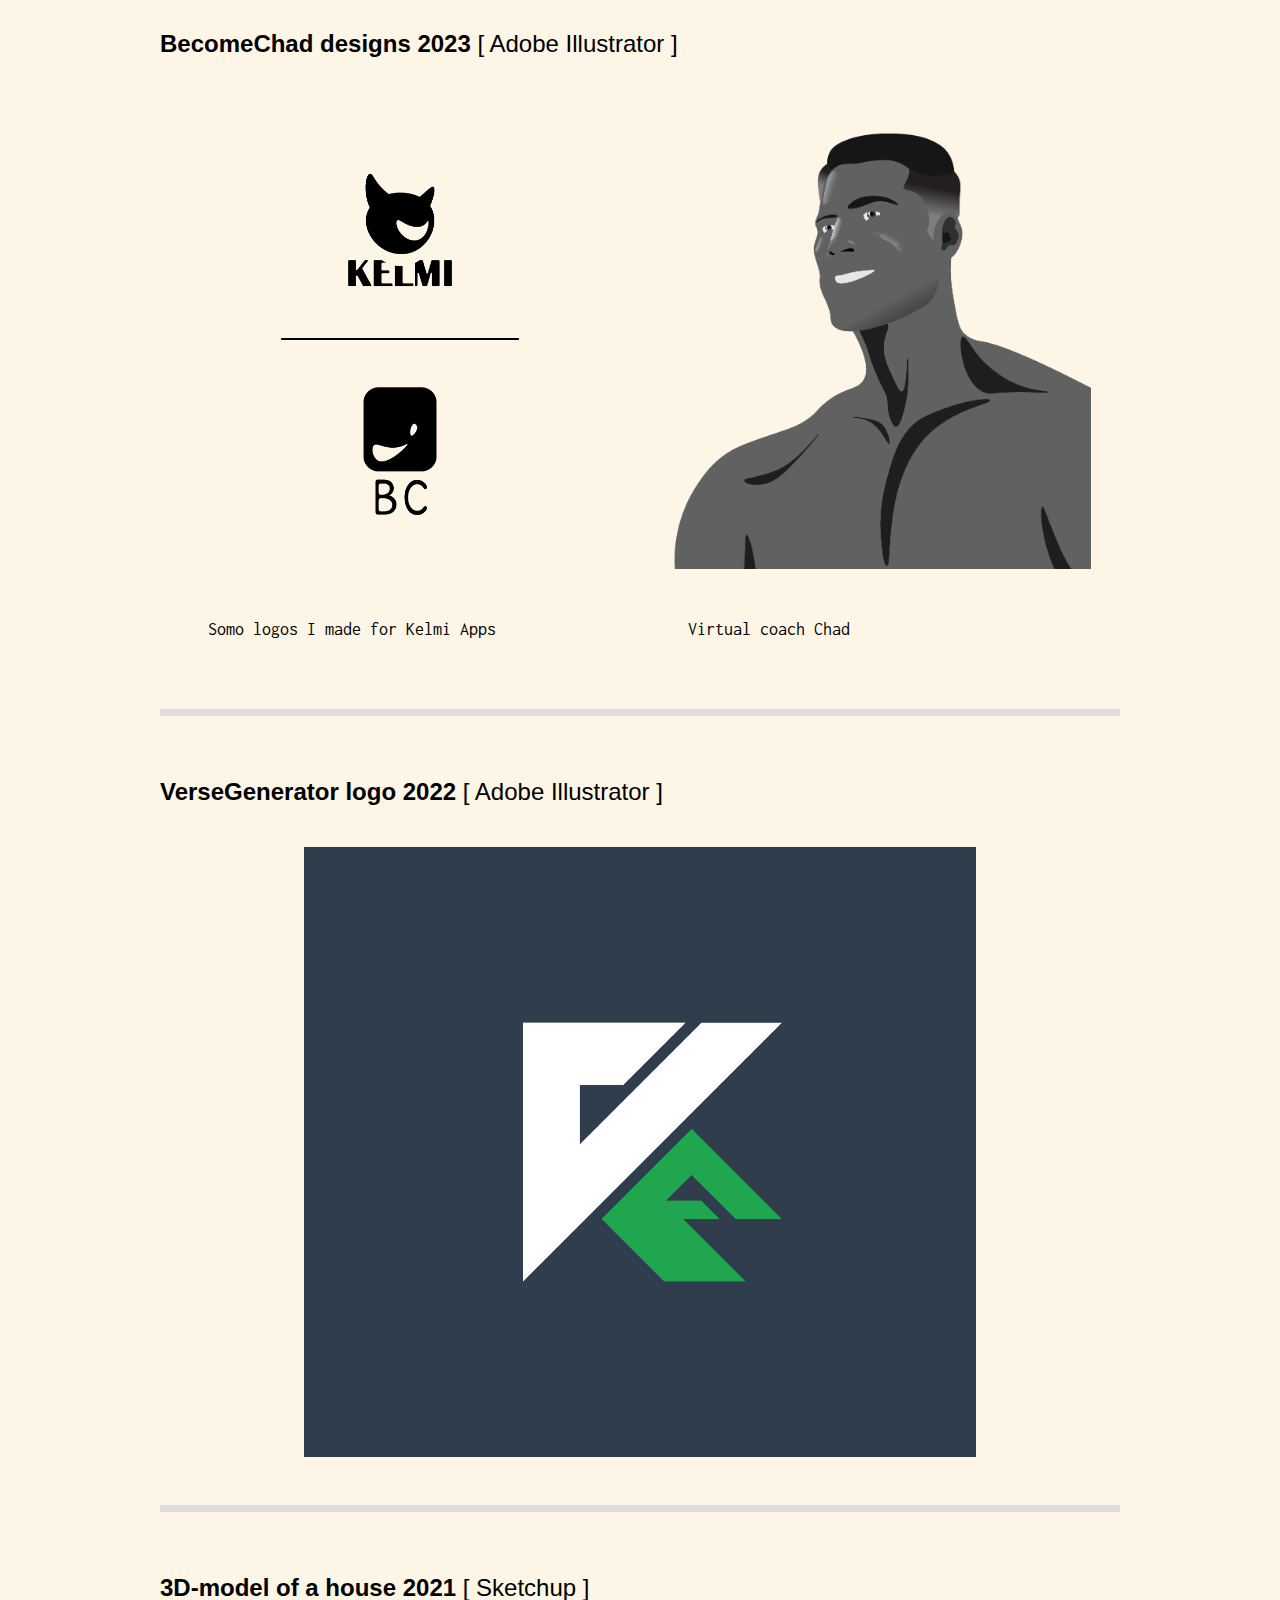
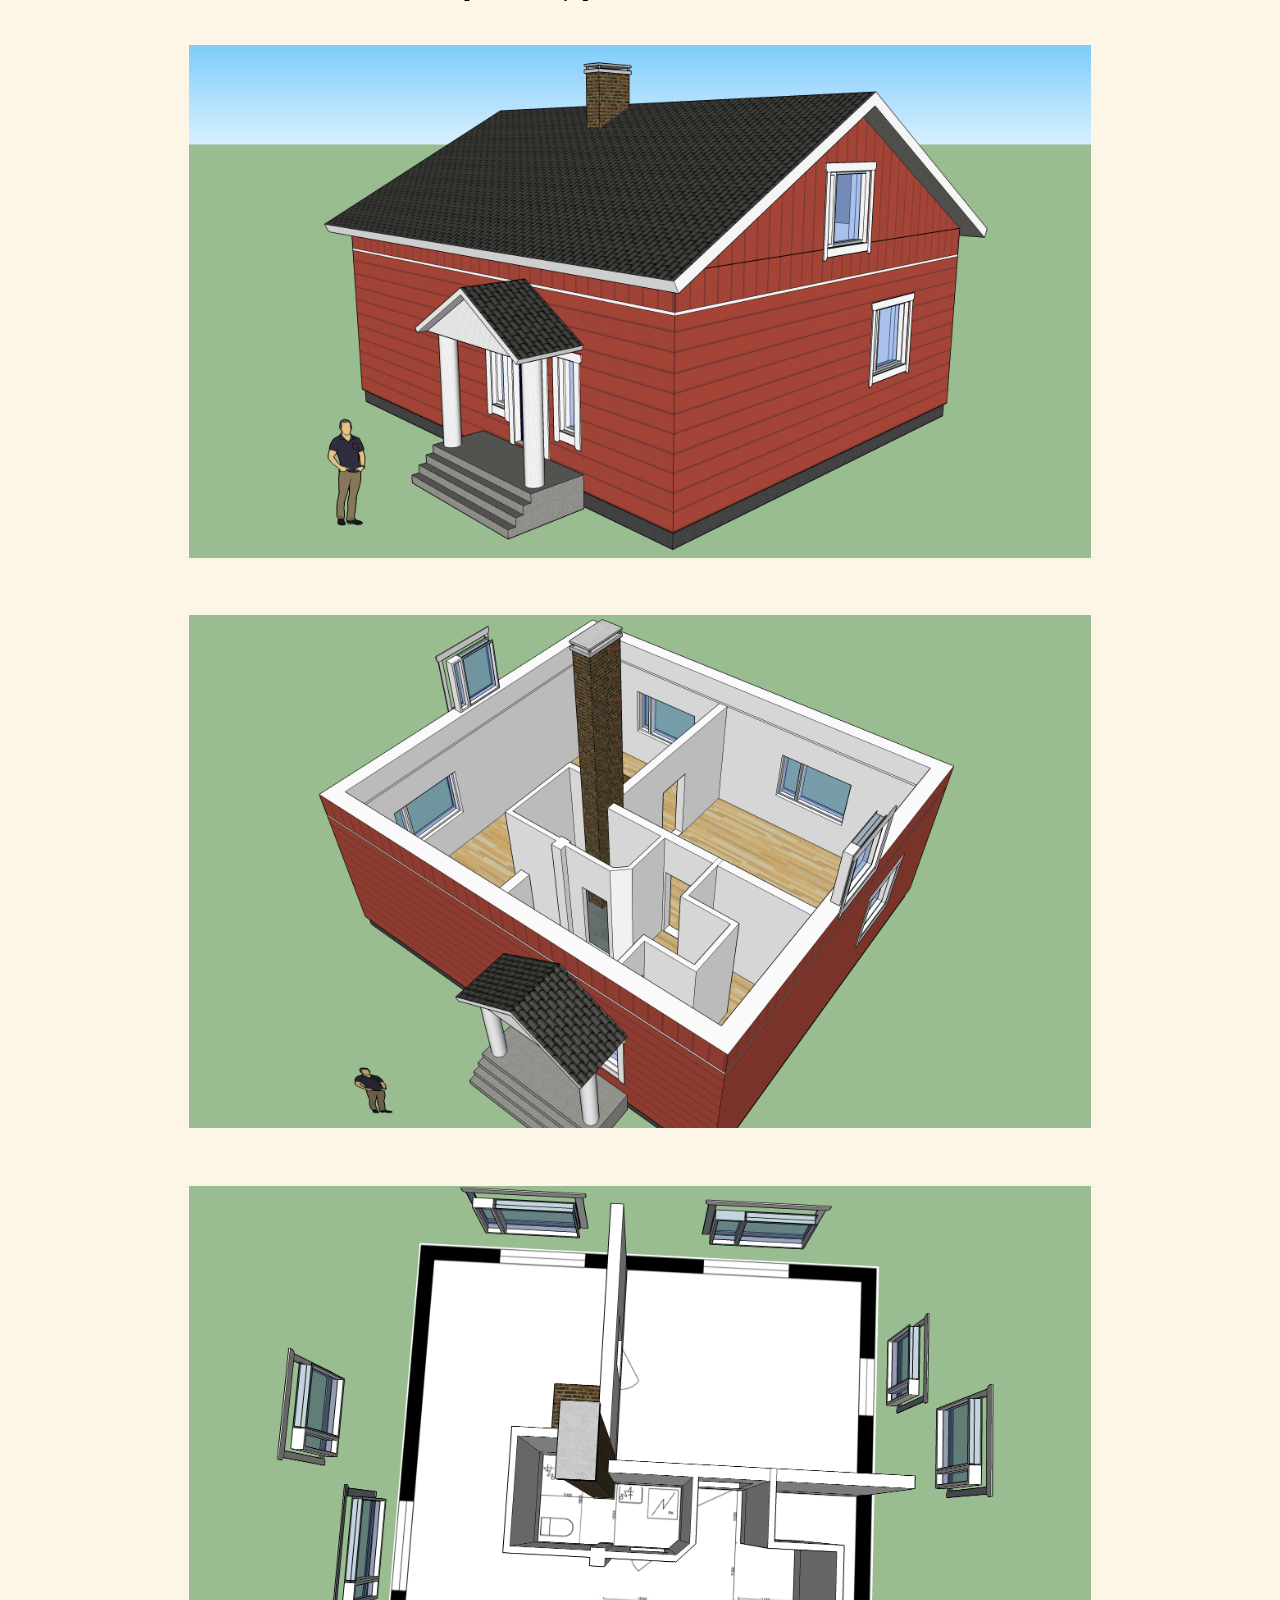
==== commit 046f6d09: "some updates." ====
--- a/index.html
+++ b/index.html
@@ -17,7 +17,7 @@
 <div class="w3-top w3-black">
   <div class="w3-row w3-black">
     <div class="topColumn">
-      <a href="#about" class="w3-button w3-block w3-black">ABOUT</a>
+      <a href="#index.html" class="w3-button w3-block w3-black">ABOUT</a>
     </div>
     <div class="topColumn">
       <a href="#coding" class="w3-button w3-block w3-black">CODING</a>
@@ -97,6 +97,7 @@
           <li>Greenspace worker, Janakkalan seurakunta 2016, 2017, 2018</li>
           <li>Forklift Operator, Würth Oy 2021</li>
           <li>Forklift Operator, Huhtamäki foodservice Oy 2020, 2022</li>
+          <li>Full Stack Developer, Kelmi Apps 2022-</li>
         </ul>
       </div>
     </div>
@@ -116,7 +117,7 @@
   <div class="w3-content" style="max-width:960px">
     <h5 class="w3-center w3-padding-48"><span class="w3-tag w3-wide">CODING</span></h5>
     <div class="w3-panel w3-leftbar w3-light-grey">
-      <h4>Technologies I have experience with</h4>
+      <h4>Some of the technologies I have experience with</h4>
       <table class="infoTable">
         <tr>
           <td>JavaScript</td>
@@ -150,13 +151,11 @@
         </tr>
       </table>
     </div>
-
-    <p style="margin-top: 40px;">This website and <a href="https://kelmiapps.github.io/home/">my company website</a> are also coded by me using W3 framework, html, css and JavaScript.</p>
       <!--BecomeChad -- Open AI -->
       <div class="article" id="openai">
         <h3><b>BecomeChad  &nbsp; | &nbsp; Open AI API</b> </h3>
         <h5>[ React, OpenAI, Mobile-app ]</h5>
-        <p>I used OpenAI API to create a fitness AI coach Chad in my new upcoming app.</p>
+        <p>I used OpenAI API to create a fitness AI coach Chad in new fitness app.</p>
         <p>First I created an API key in <a href="https://beta.openai.com/docs/introduction">Open AI api.</a> Then I used that key in a function that sends a request to the API and returns a json-object containing data about
           the response of the language model:
         </p>
@@ -182,11 +181,9 @@
       <div class="gallery">
         <img class="imageFull" src="./images/kaikki.png" onclick="onClick(this)">
       </div>
-      <p>All ads, images and design also done by me
-      </p>
-      <div class="gallery">
-        <a target="_blank" href="https://play.google.com/store/apps/details?id=com.kelmiapps.BecomeChadPro"><img class="imageHalf" src="./images/play_store.png"></a>
-        <a target="_blank" href="https://apps.apple.com/fi/app/becomechad-pro/id1670871109?l=fi"><img class="imageHalf" src="./images/app_store.png"></a>
+      <div class="gallery">
+        <a target="_blank" href="https://play.google.com/store/apps/details?id=com.kelmiapps.BecomeChad"><img class="imageHalf" src="./images/play_store.png"></a>
+        <a target="_blank" href="https://apps.apple.com/us/app/becomechad/id1671719186"><img class="imageHalf" src="./images/app_store.png"></a>
       </div>
     </div>
   <!--Verse generator-->
@@ -279,7 +276,7 @@
       <div class="gallery">
         <img class="imageHalf" onclick="onClick(this)" src="./images/kelmi_bc.png">
         <img class="imageHalf" onclick="onClick(this)" src="./images/coach_empty.png">
-        <p style="float: left; width: 40%; margin-right: 5%; margin-left: 5%;">My company logo Kelmi Apps and underneath BecomeChad logo</p>
+        <p style="float: left; width: 40%; margin-right: 5%; margin-left: 5%;">Somo logos I made for Kelmi Apps</p>
         <p style="float: left; width: 40%; margin-right: 5%; margin-left: 5%;">Virtual coach Chad</p>
       </div>
     </div>
@@ -363,8 +360,10 @@
 
 <!-- Footer -->
 <footer class="w3-center w3-light-grey w3-padding-48 w3-large">
-  <p>&copy; Antti Joutsenniemi</p>
-  <img src="./images/aj_logo.png" style="width: 90px;">
+  <a href="index.html">
+    <p>&copy; Antti Joutsenniemi</p>
+    <img src="./images/aj_logo.png" style="width: 90px;">
+  </a>
 </footer>
 </body>
 </html>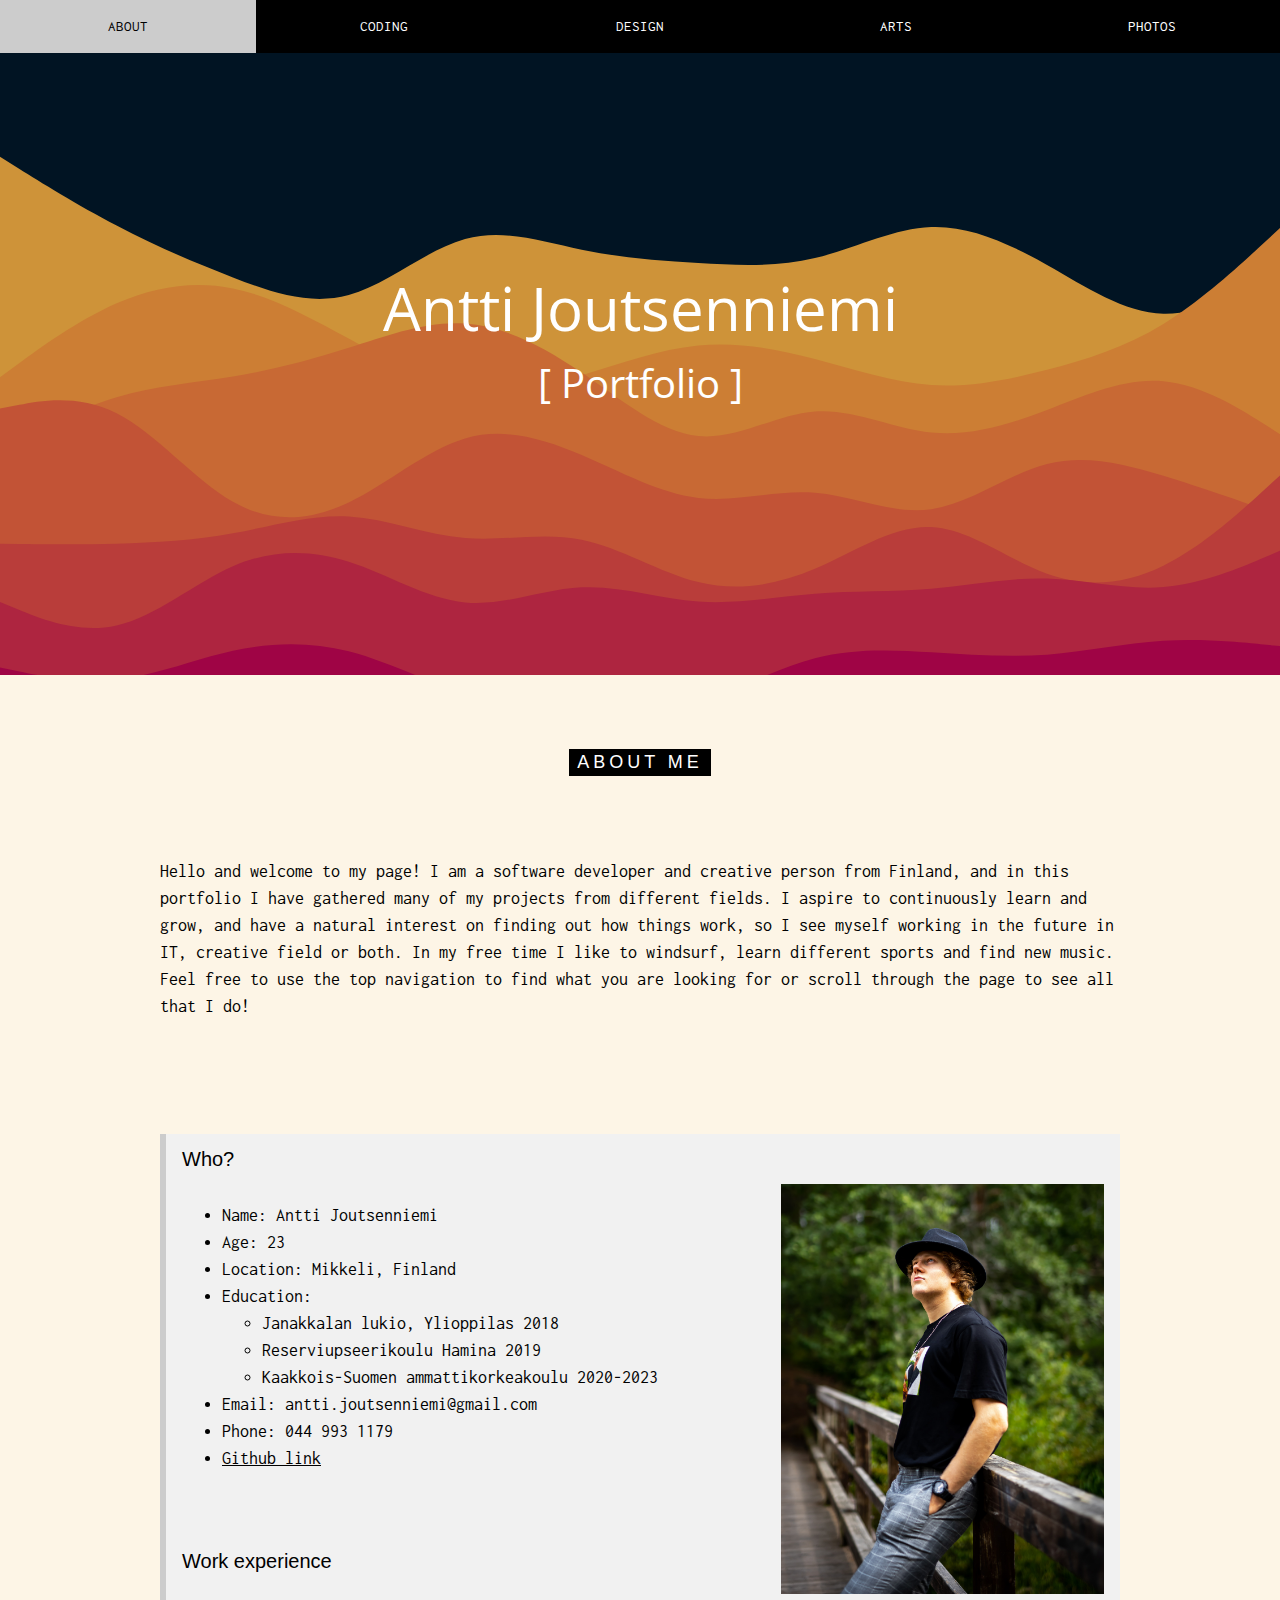
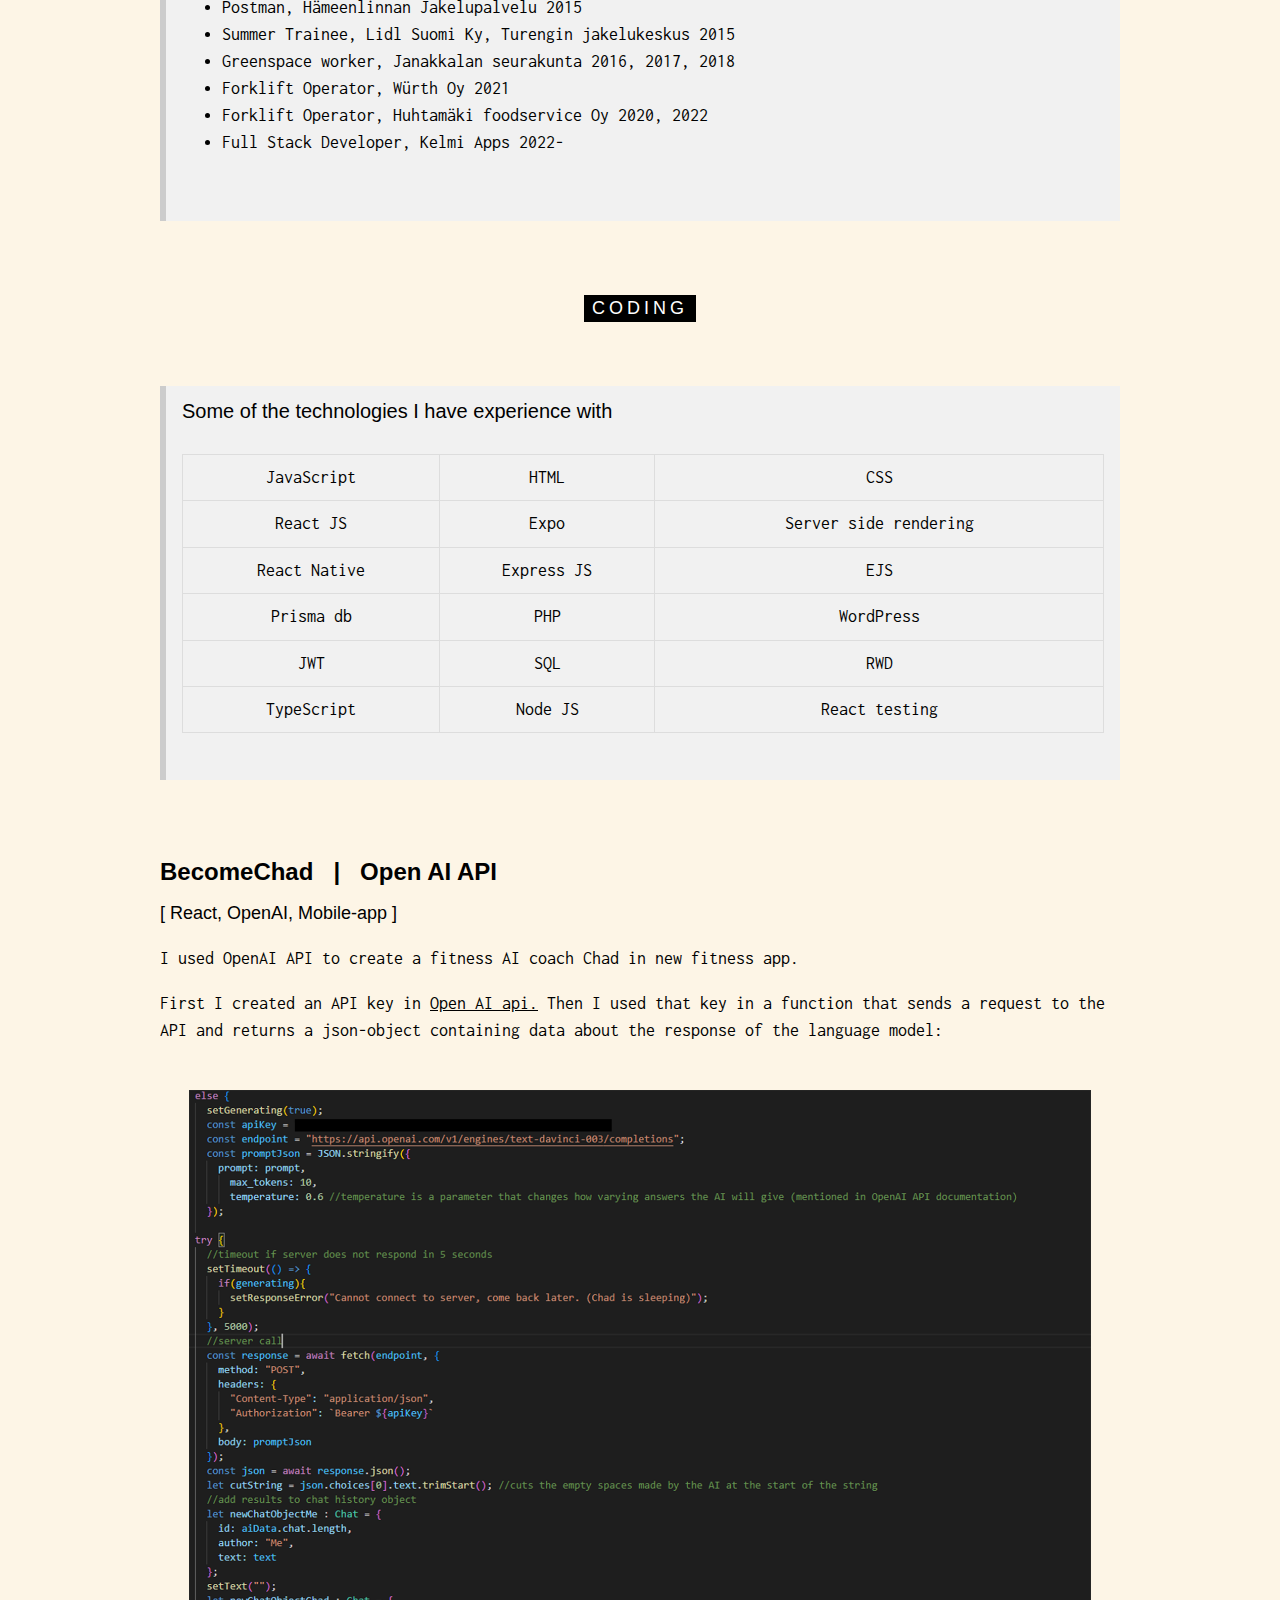
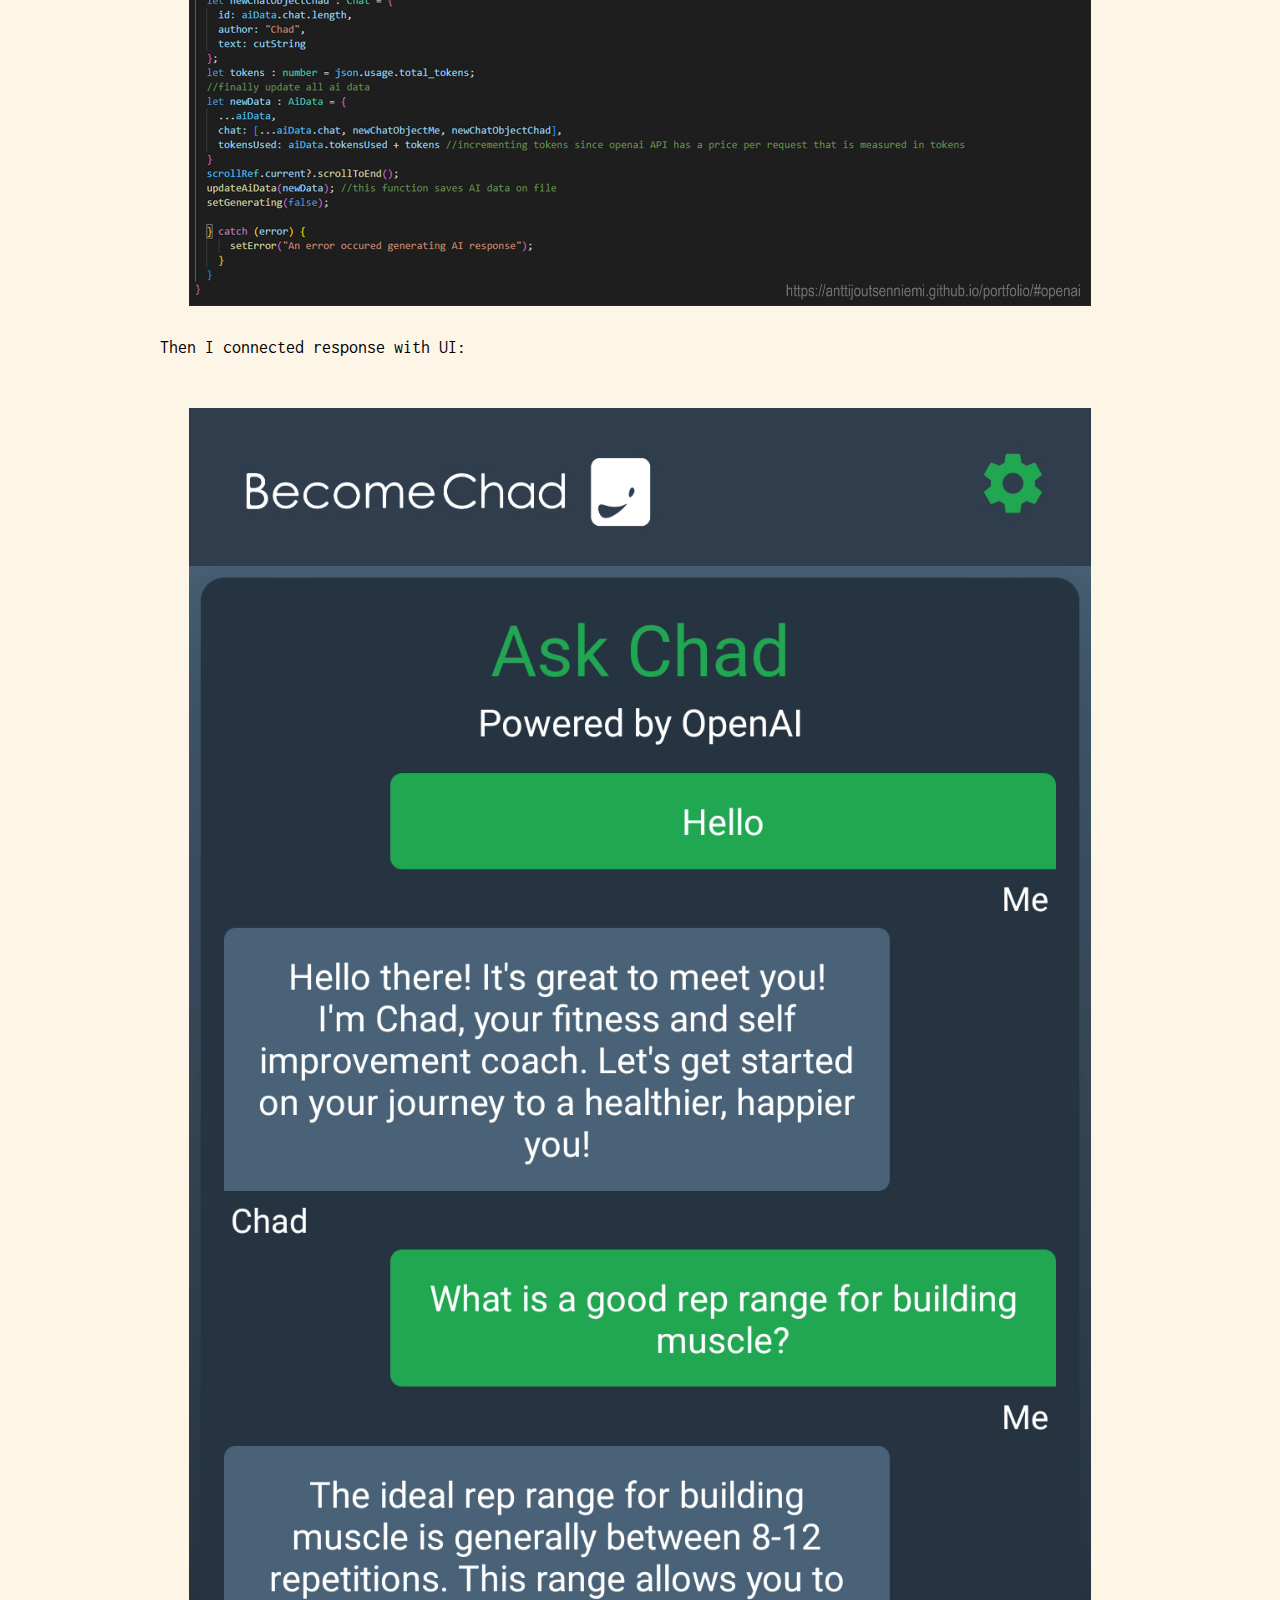
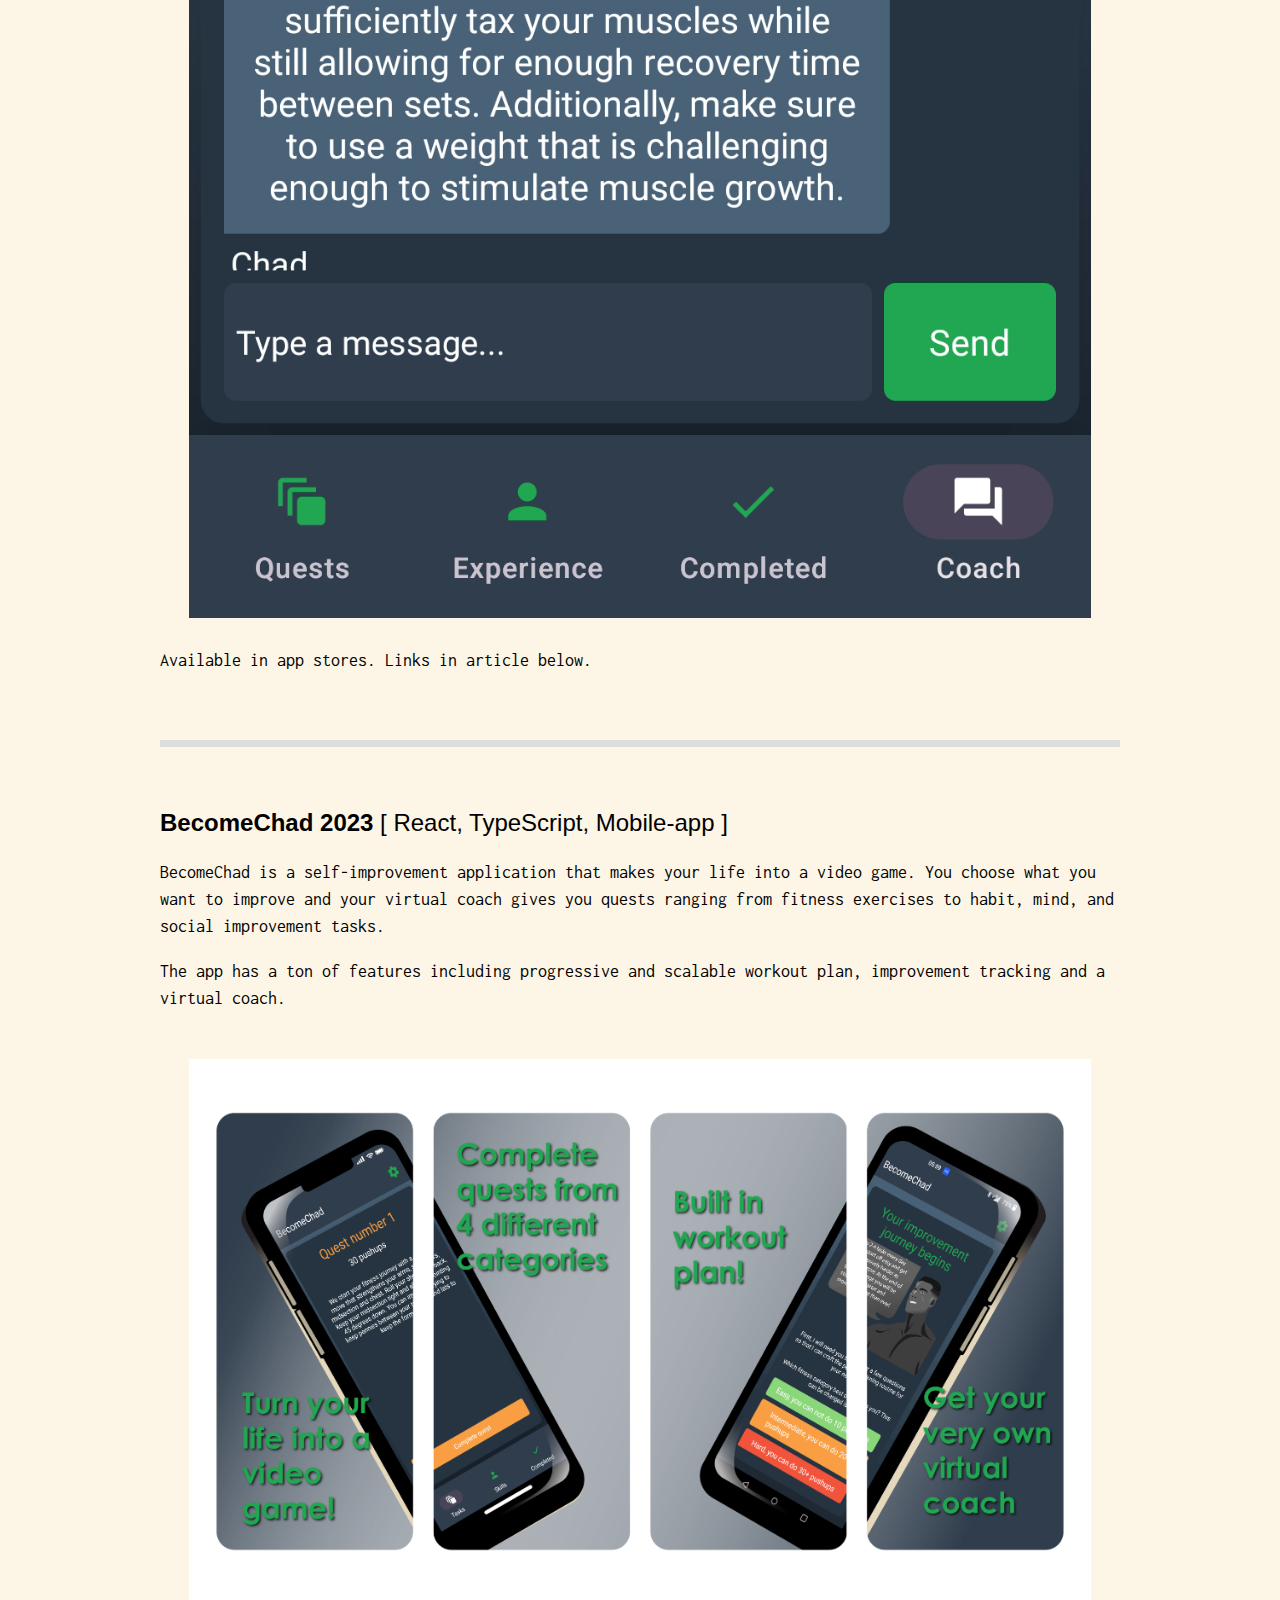
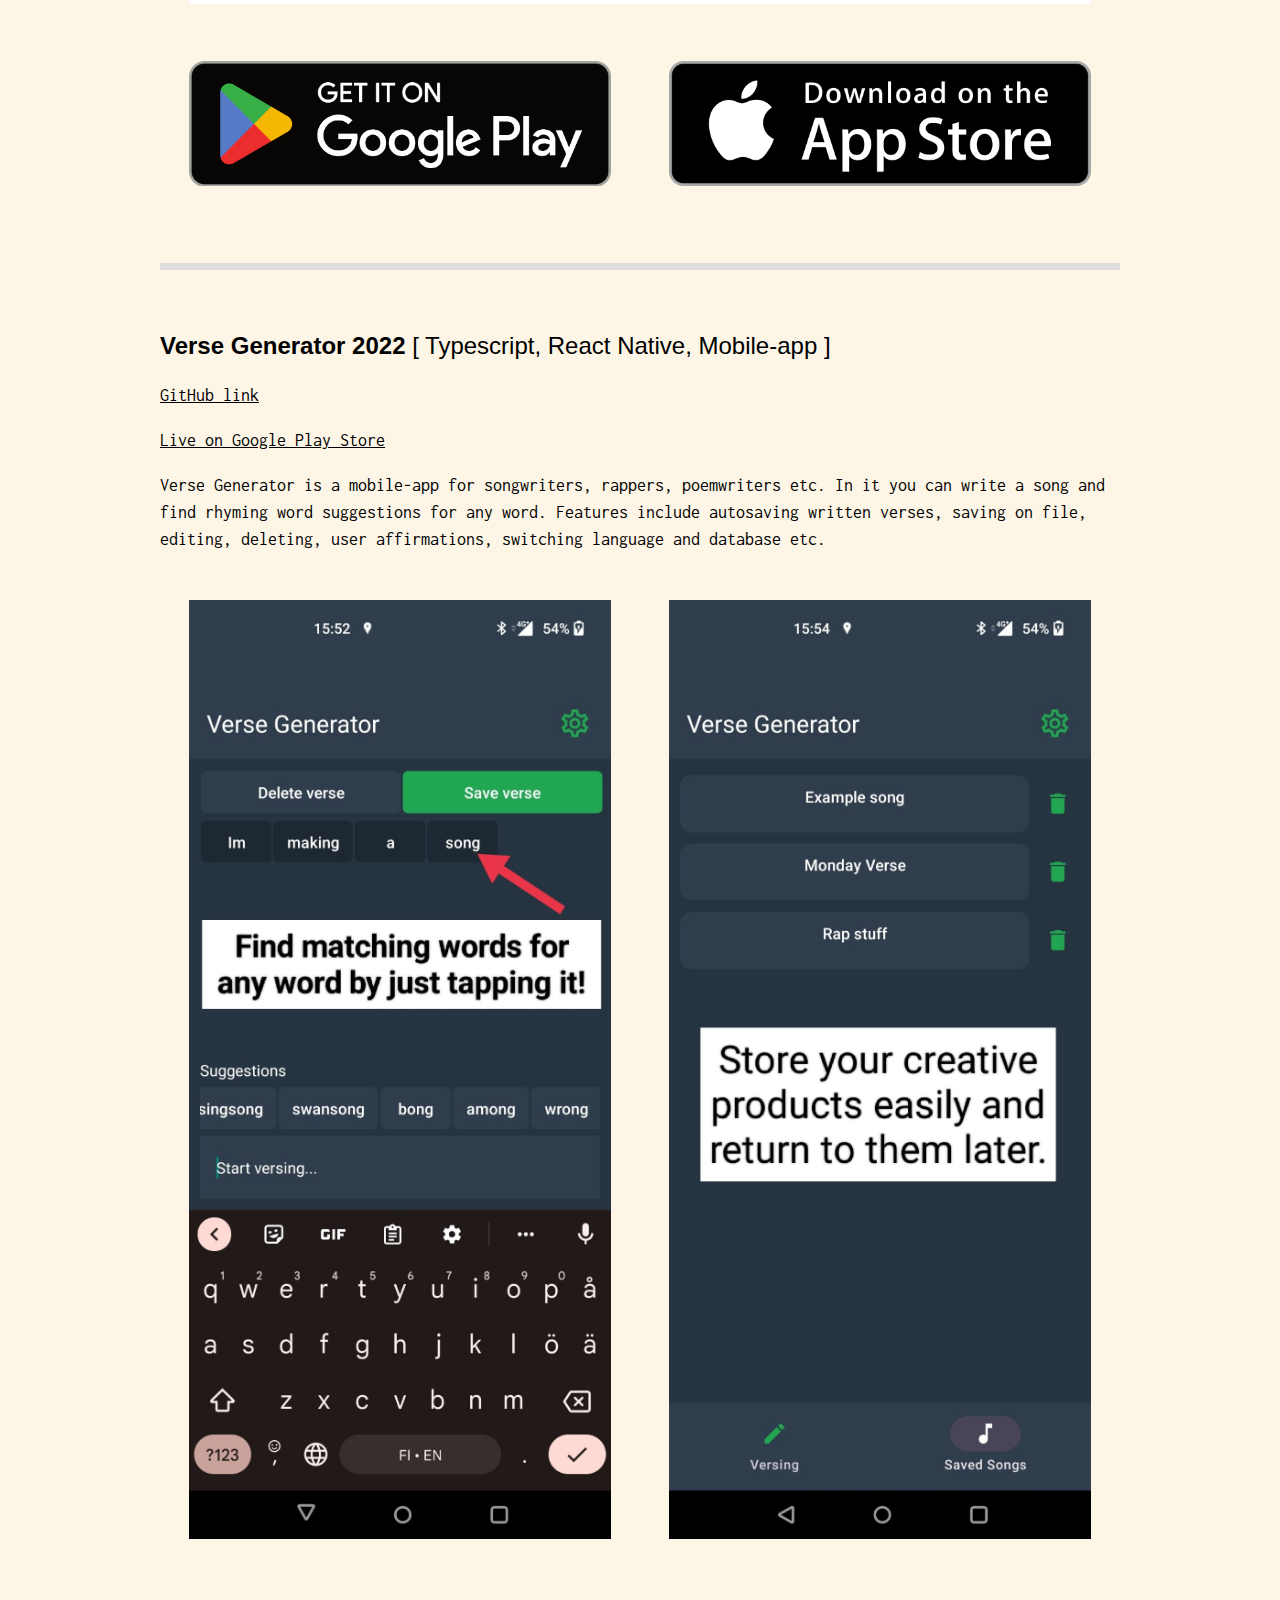
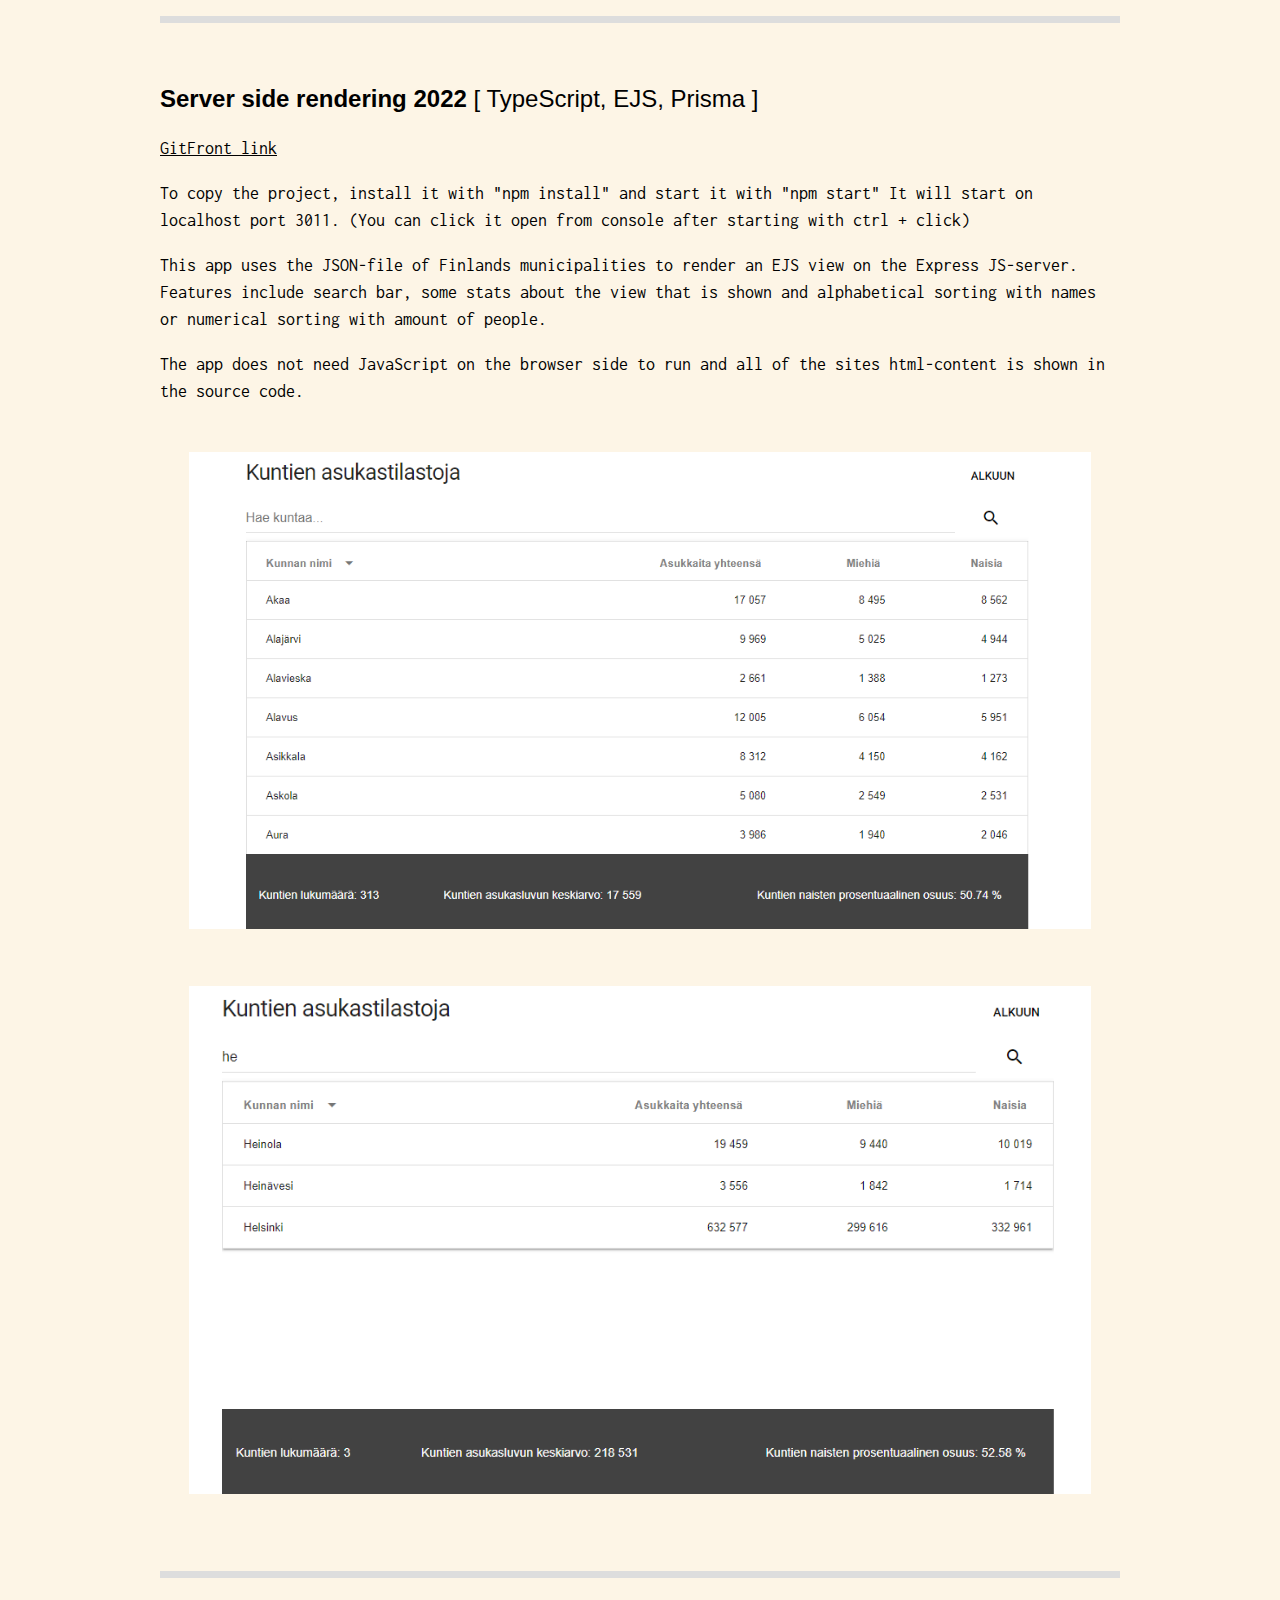
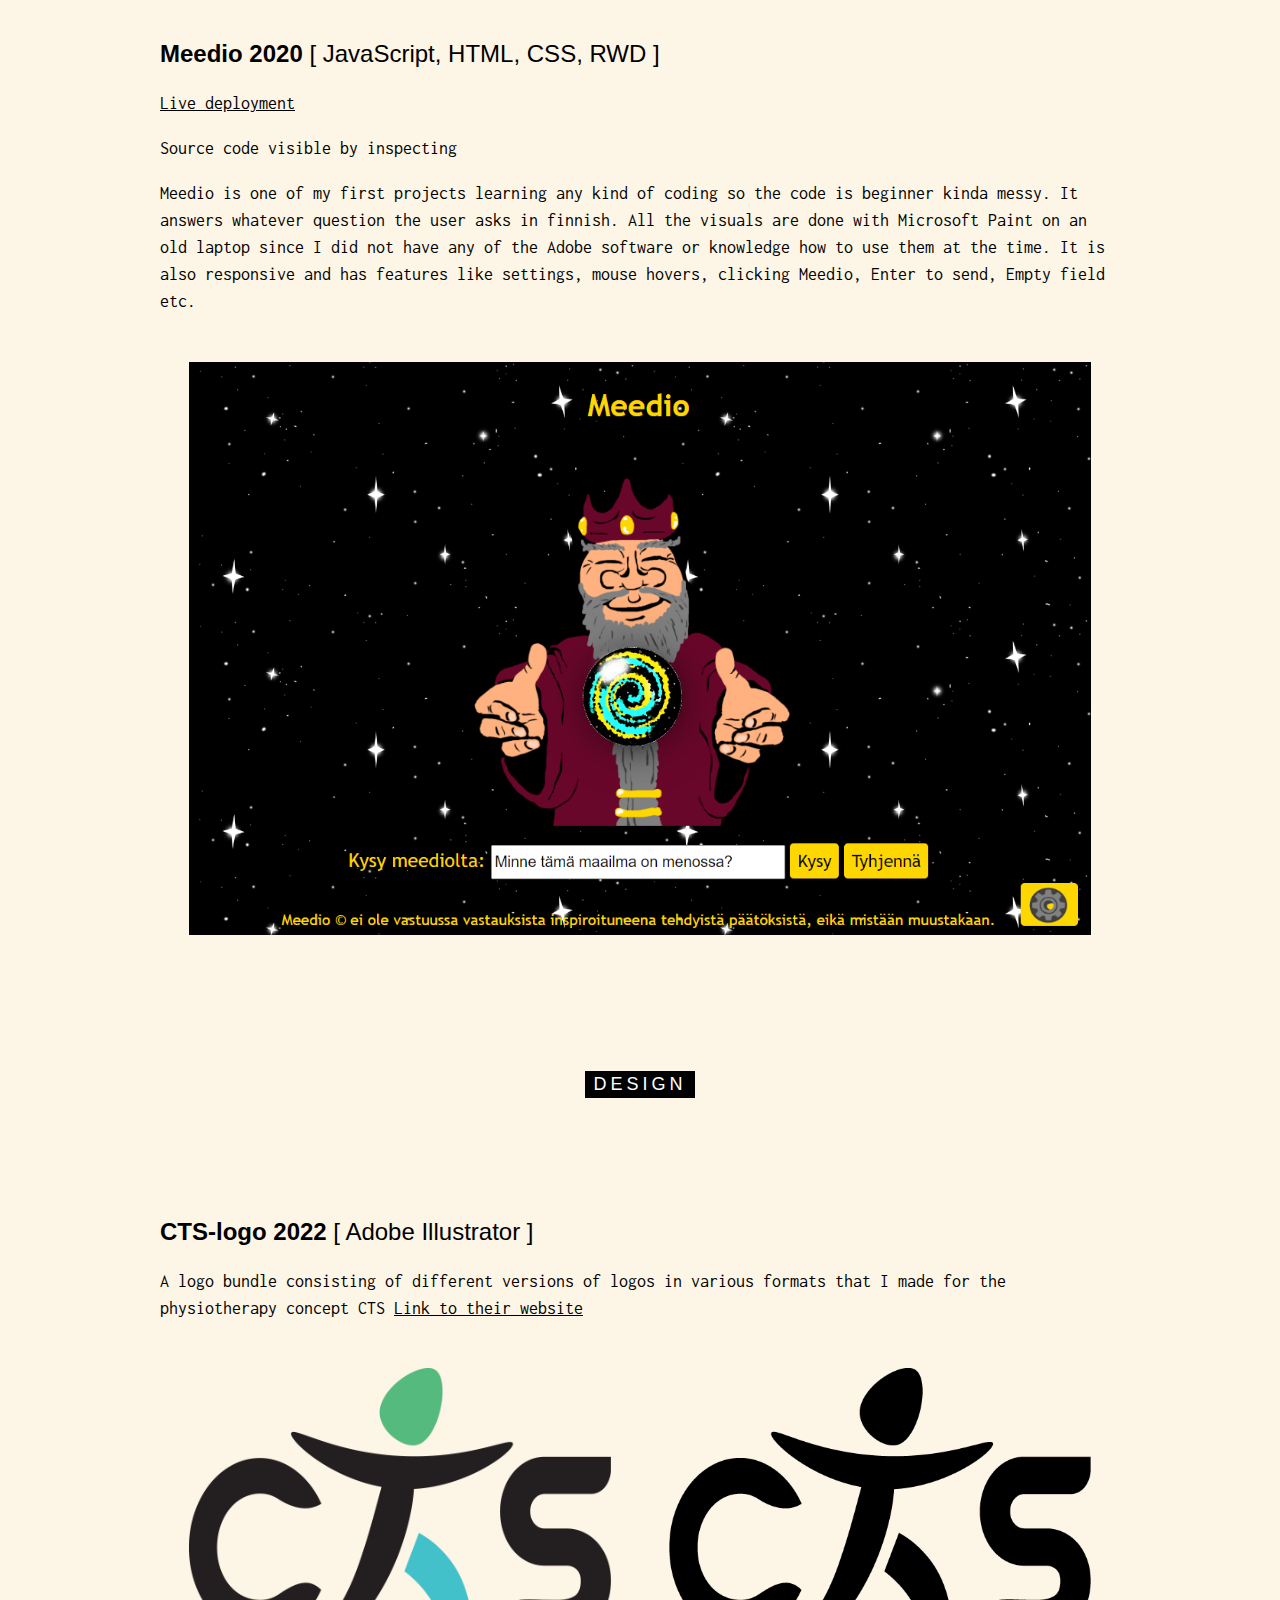
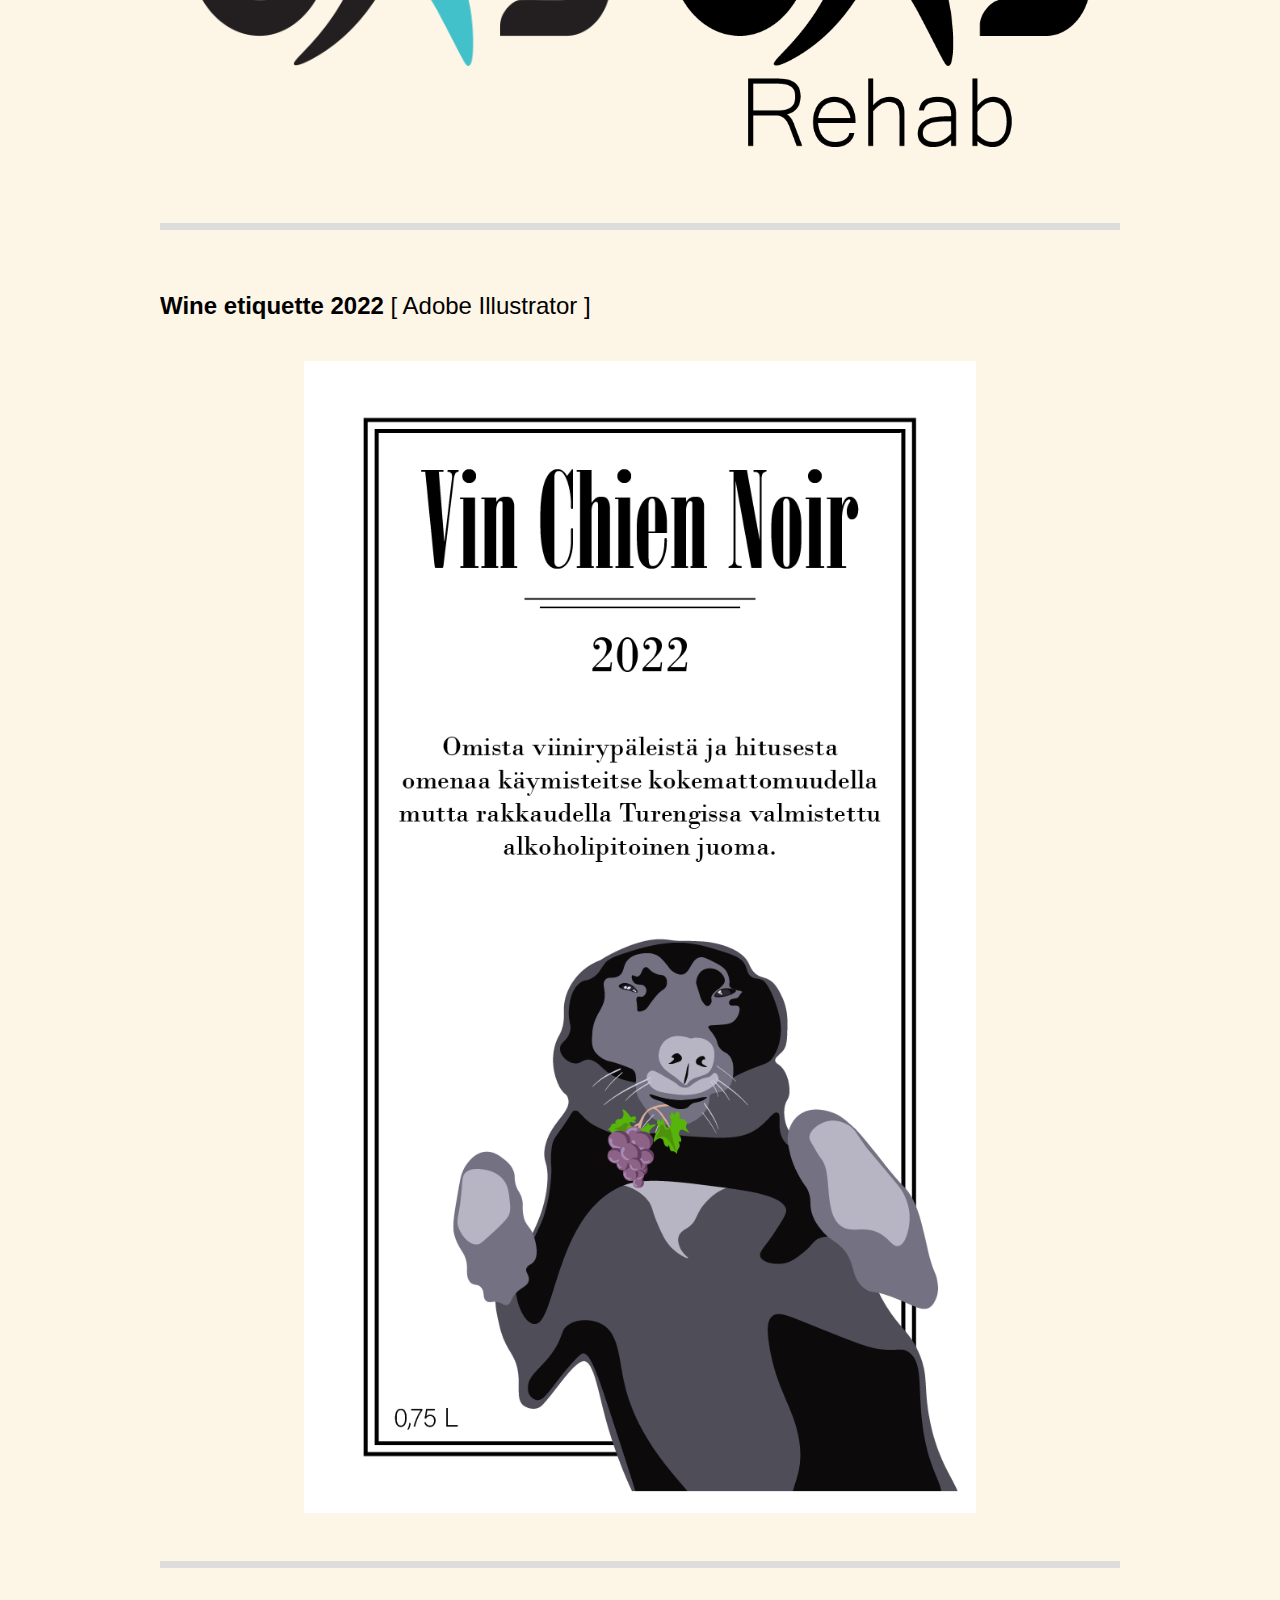
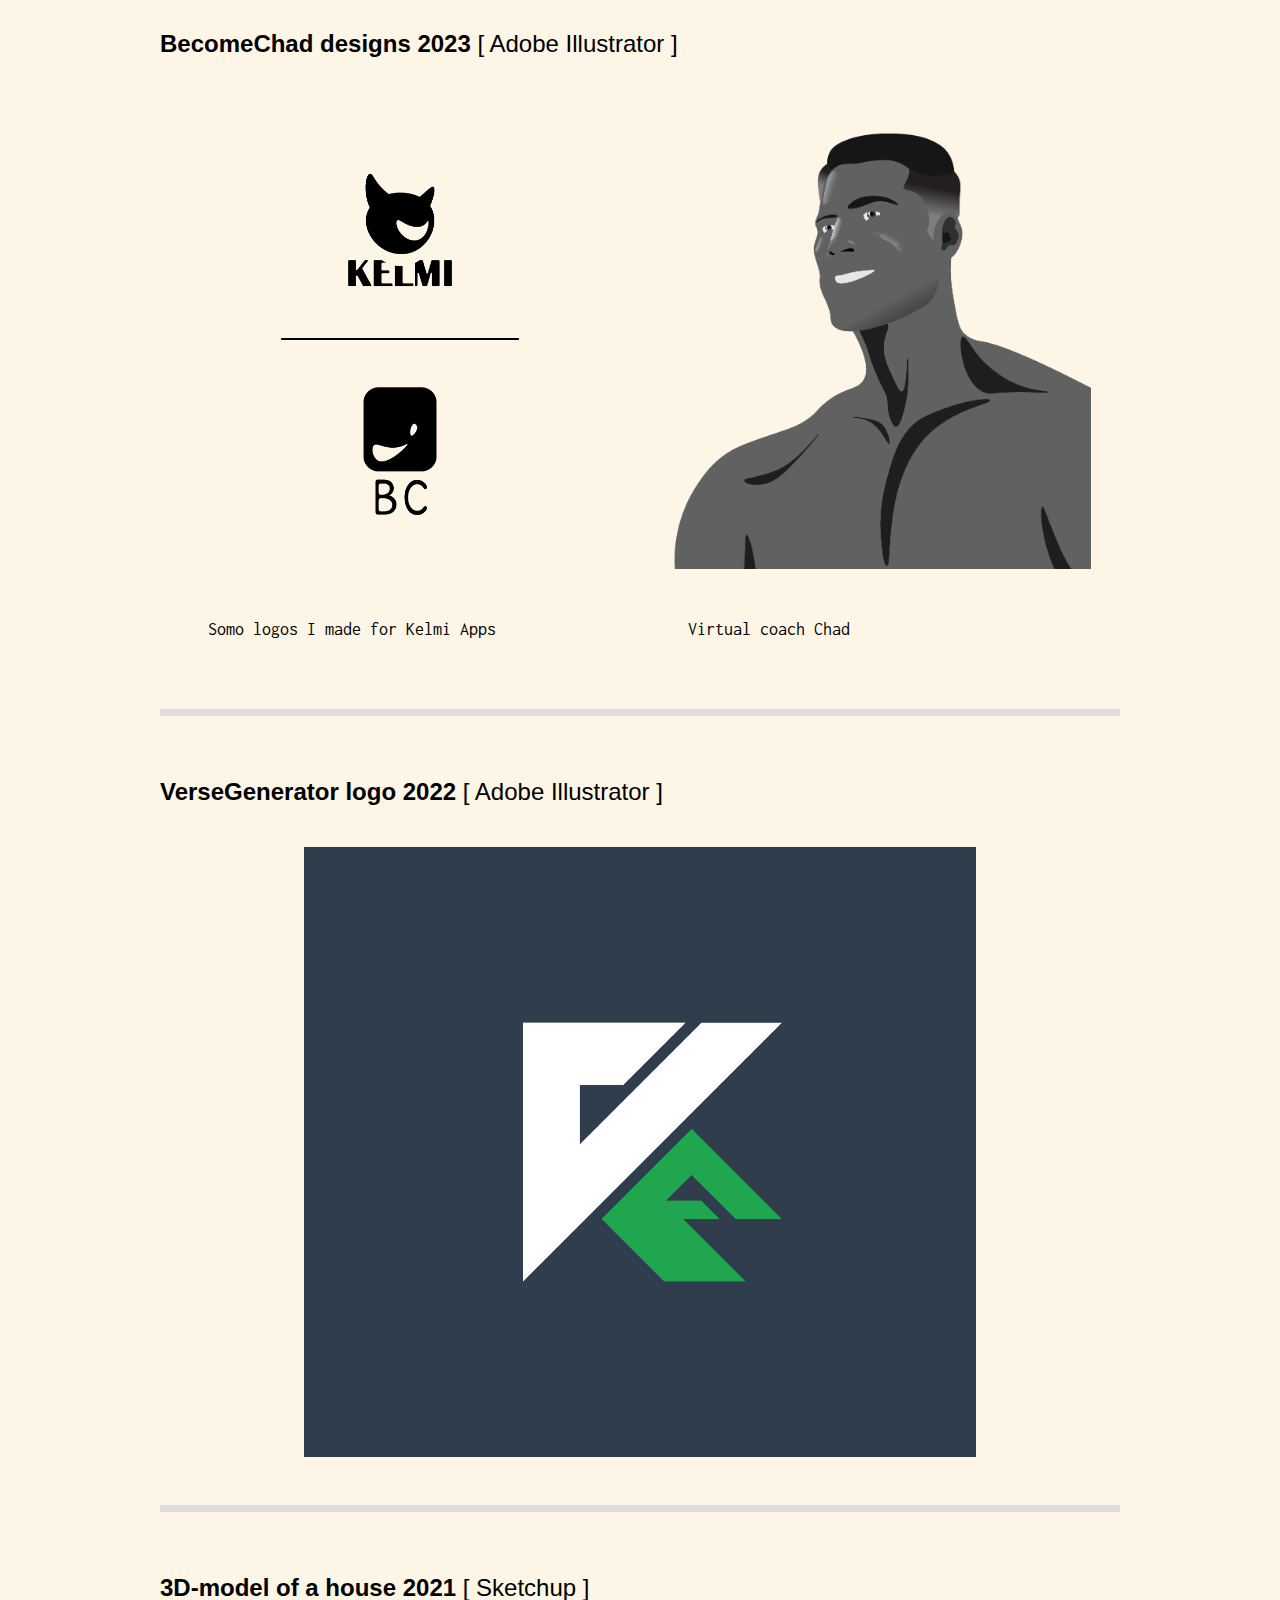
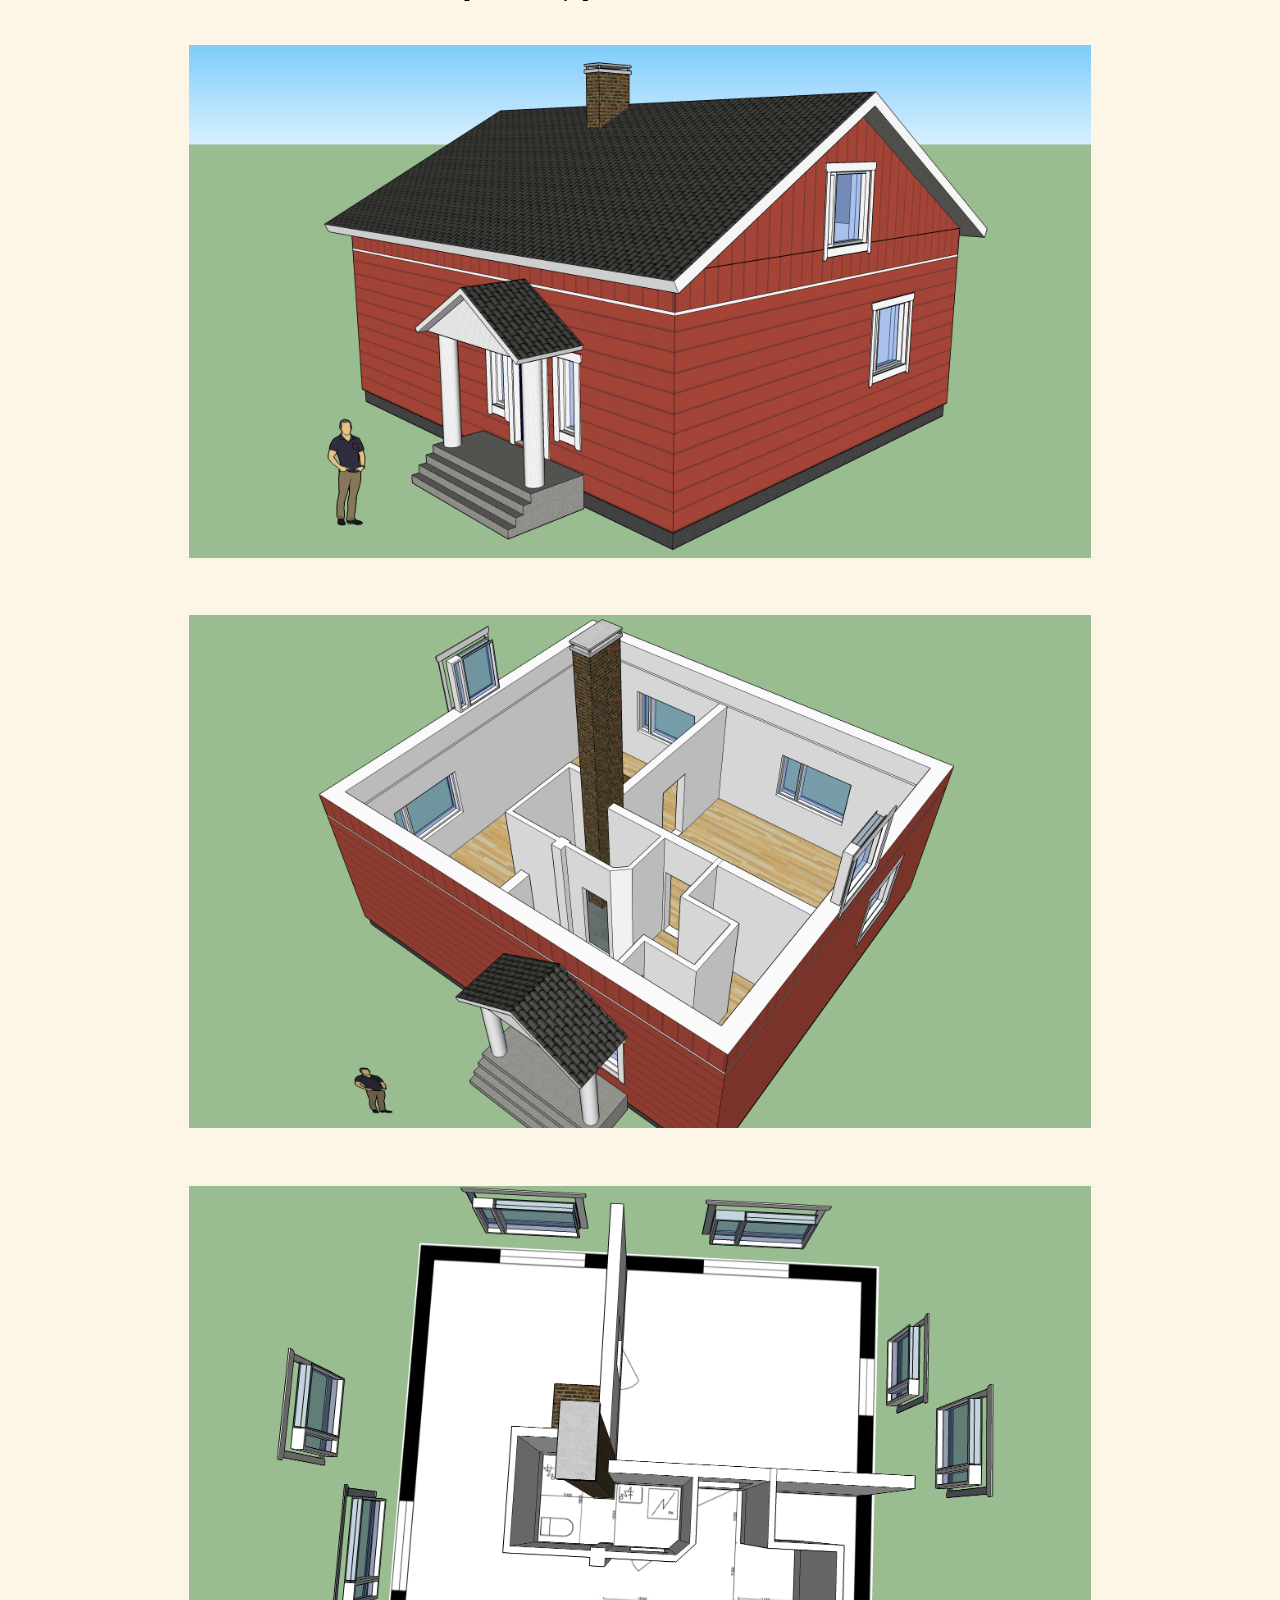
==== commit 6cfab6f4: "updated education" ====
--- a/index.html
+++ b/index.html
@@ -78,7 +78,7 @@
                     <ul>
                         <li>Janakkalan lukio, Ylioppilas 2018</li>
                         <li>Reserviupseerikoulu Hamina 2019</li>
-                        <li>Kaakkois-Suomen ammattikorkeakoulu 2020-</li>
+                        <li>Kaakkois-Suomen ammattikorkeakoulu 2020-2023</li>
                     </ul>
                 </li>
                 <li>Email: antti.joutsenniemi@gmail.com</li>
